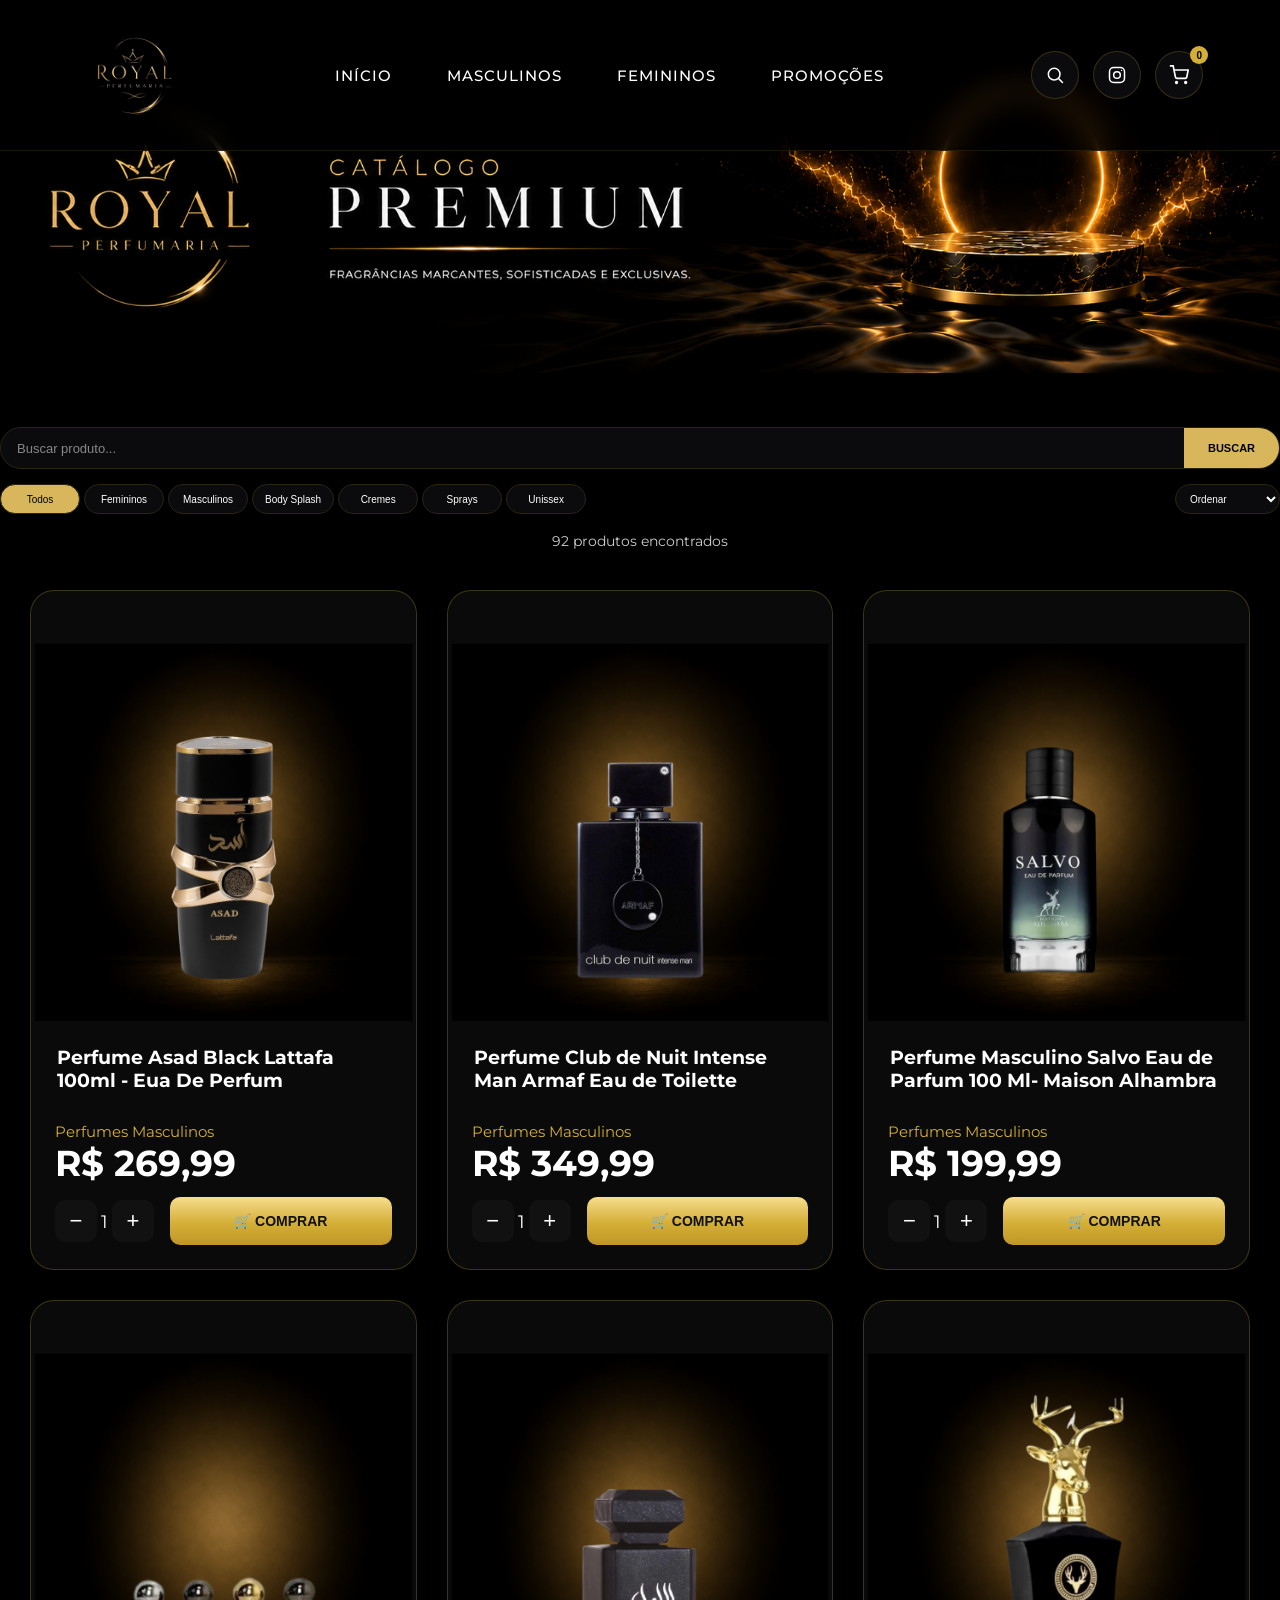
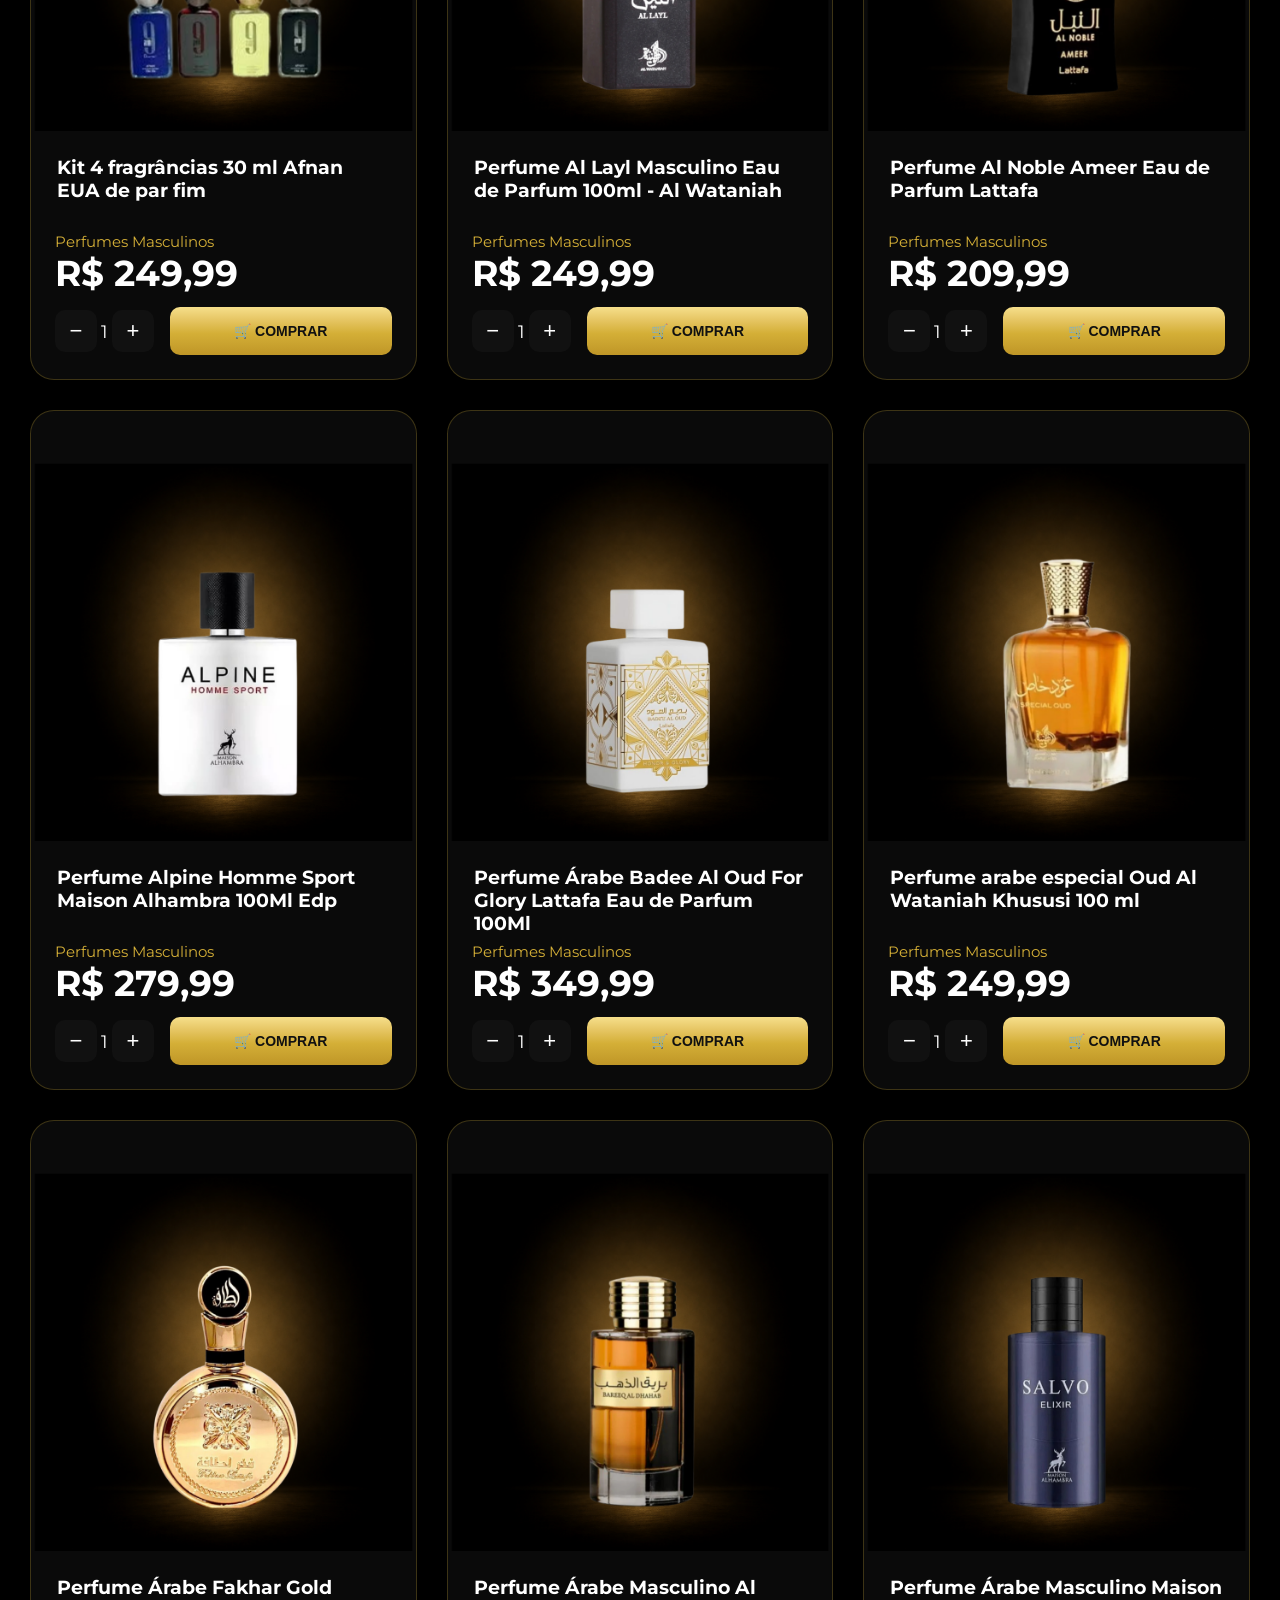
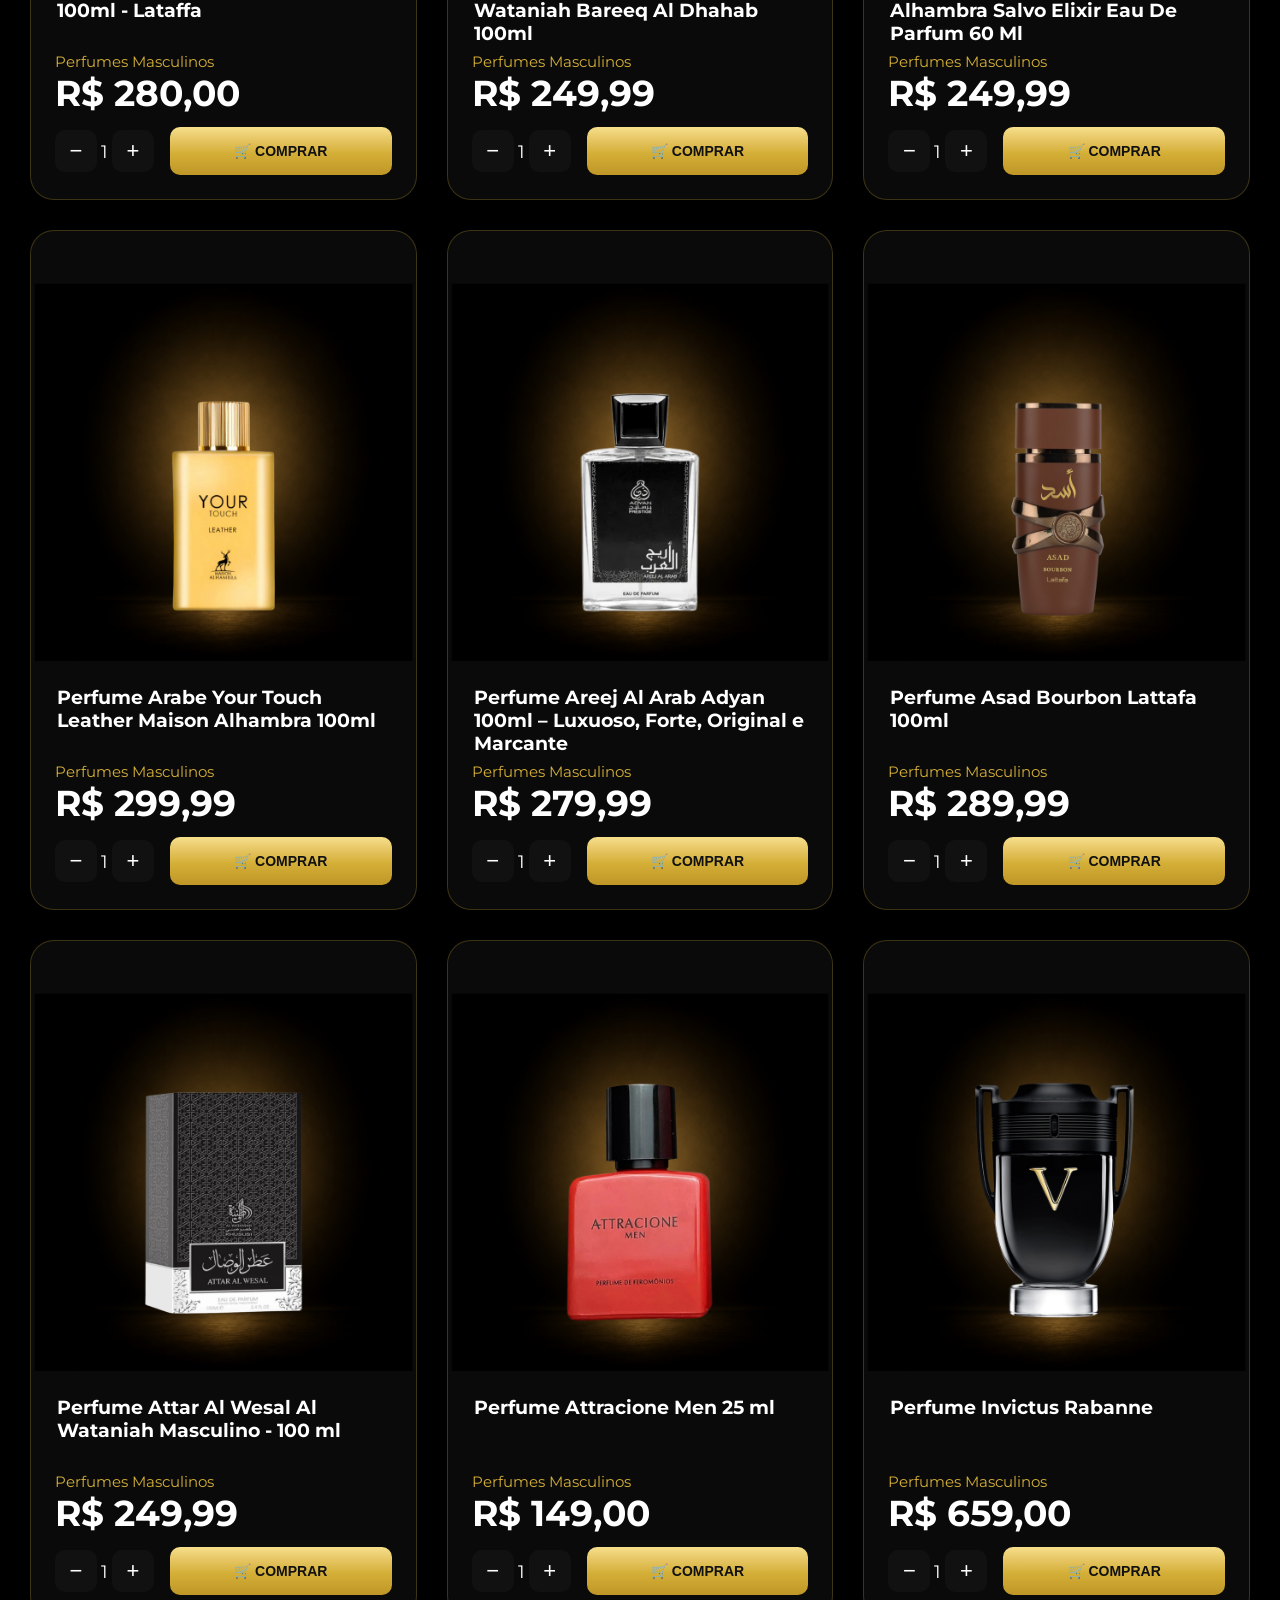
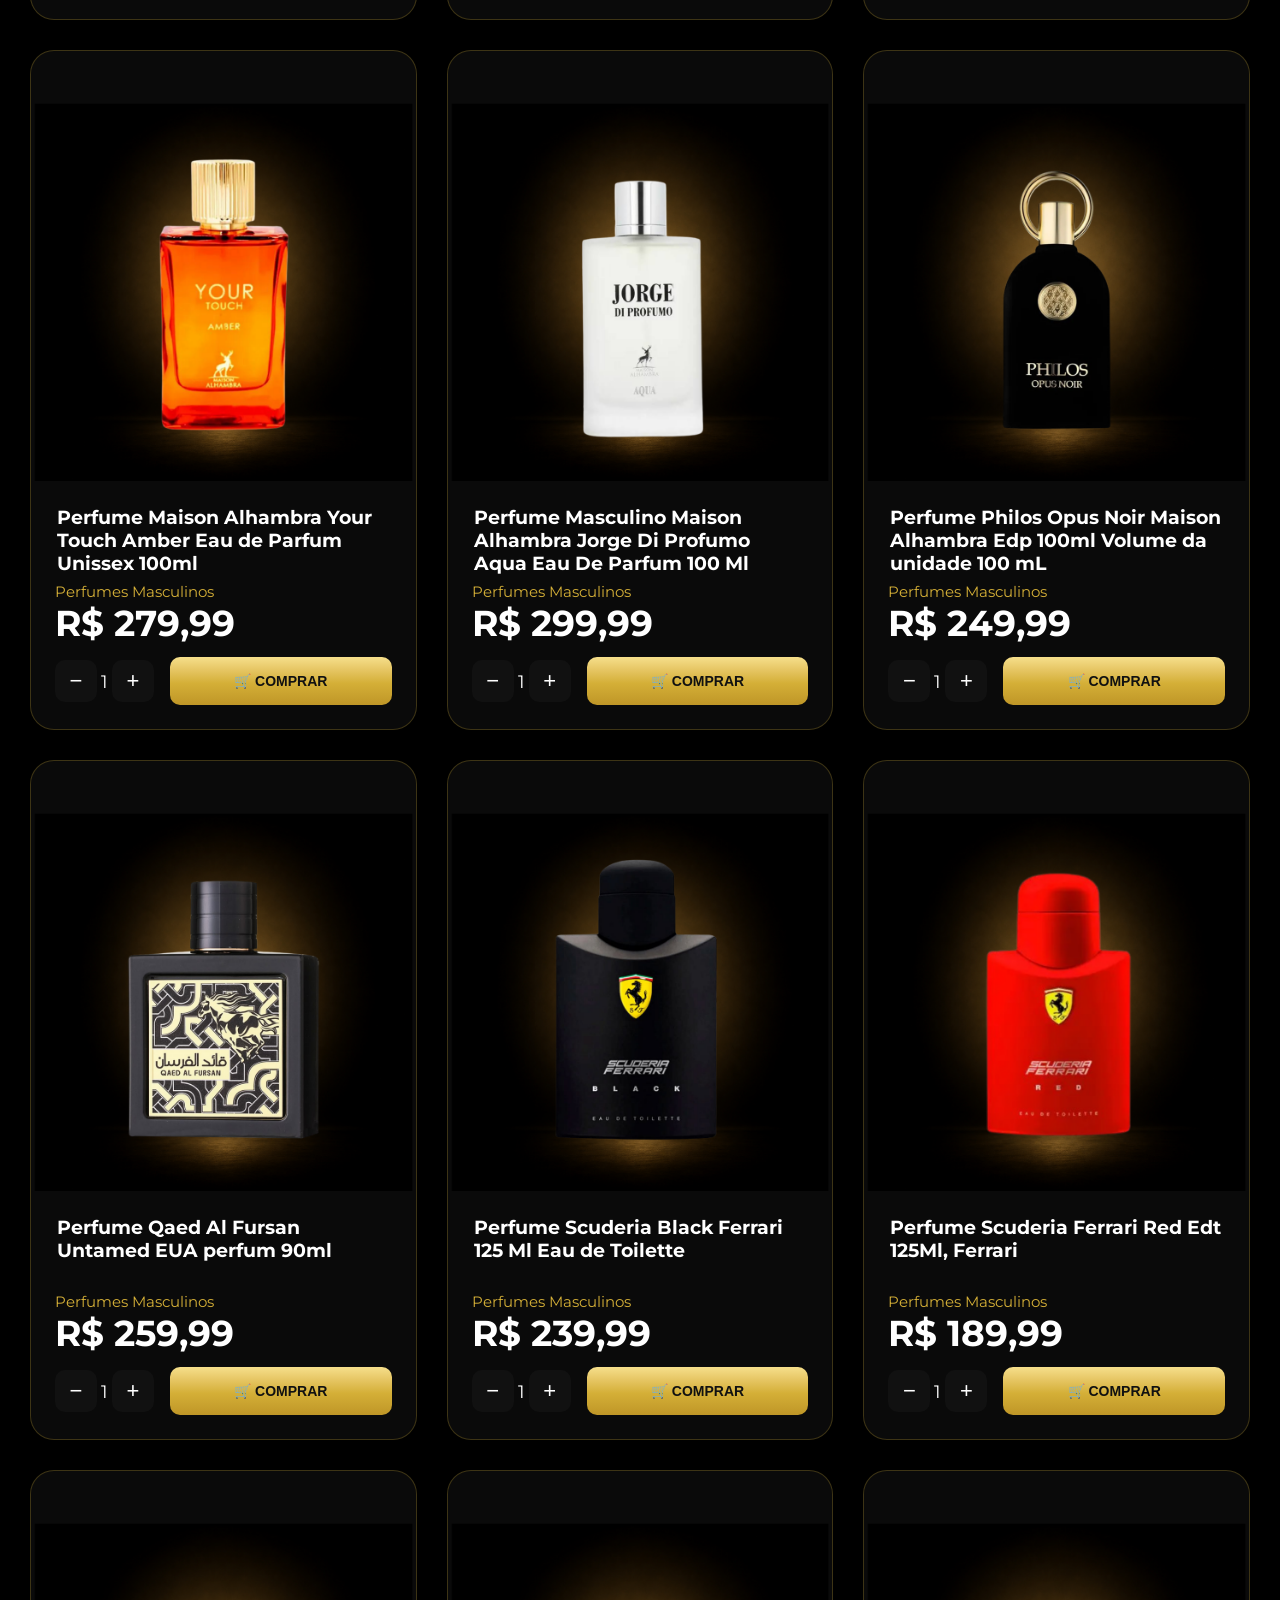
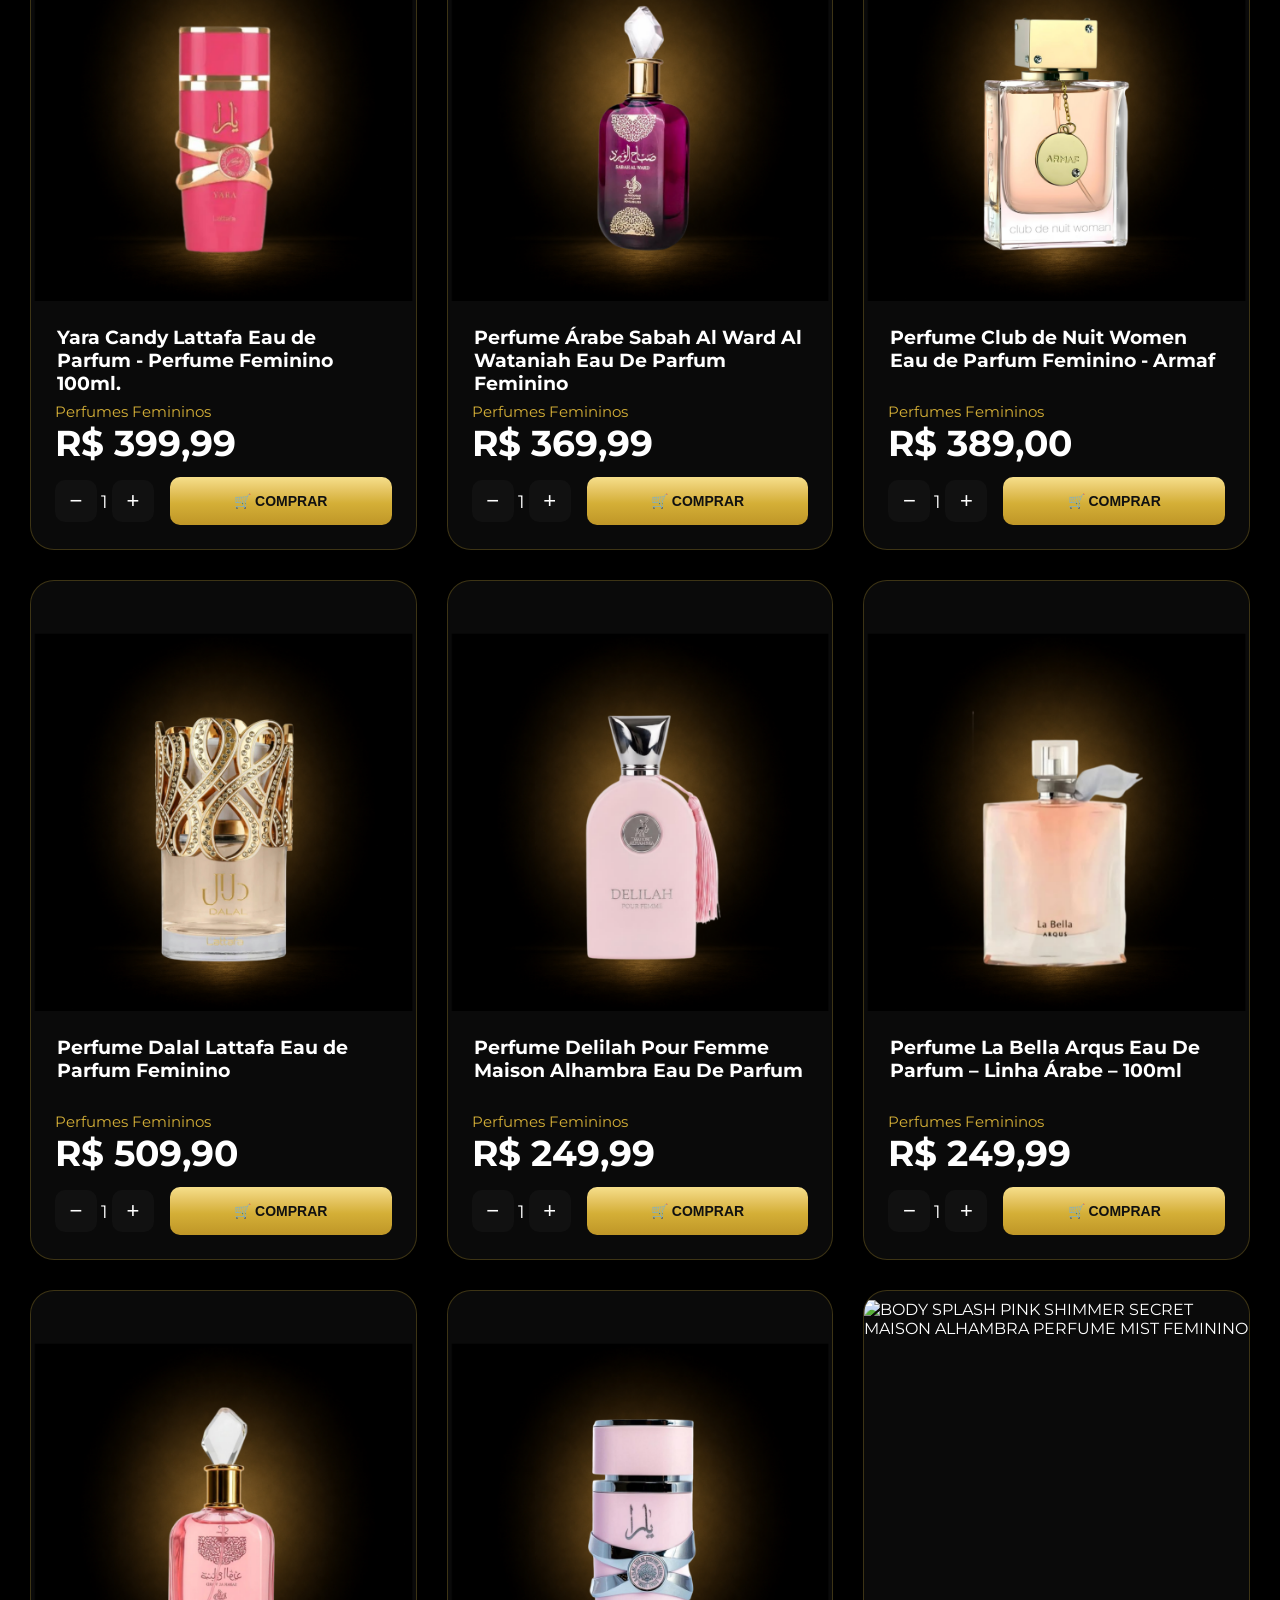
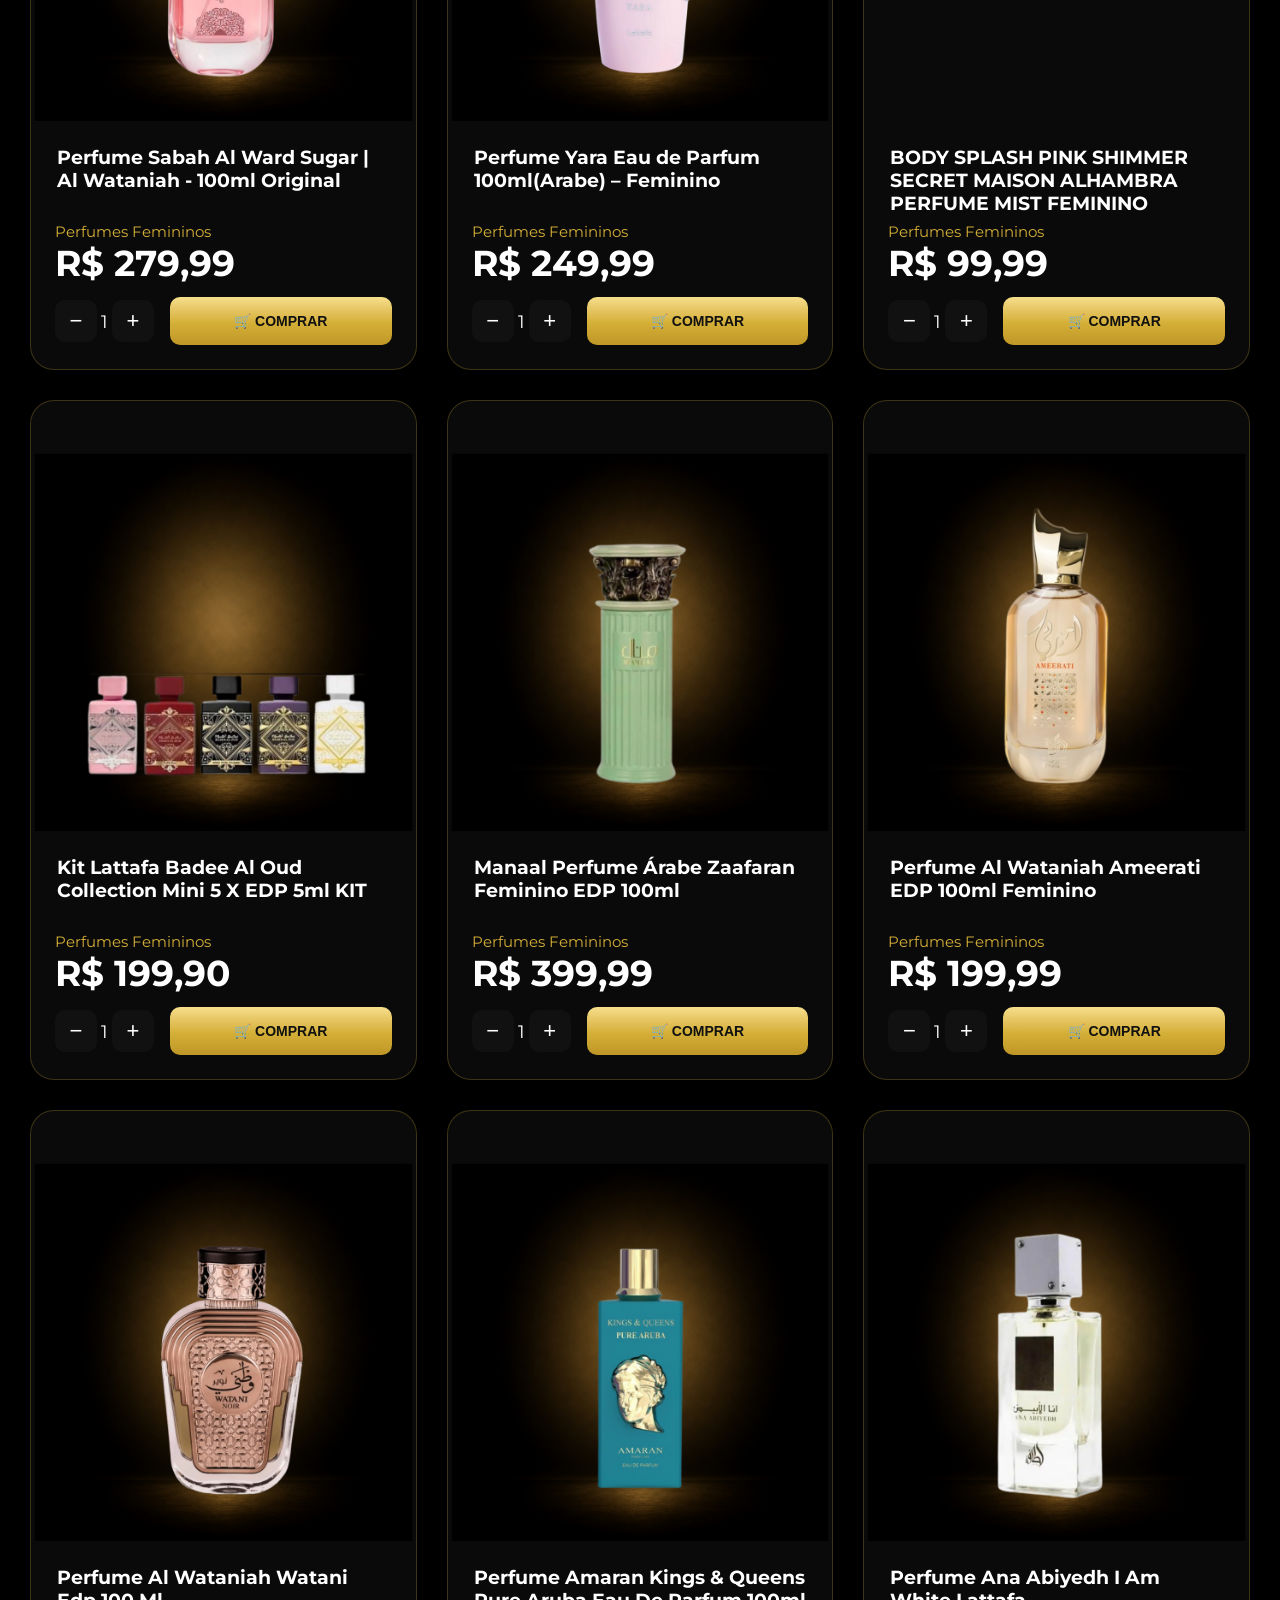
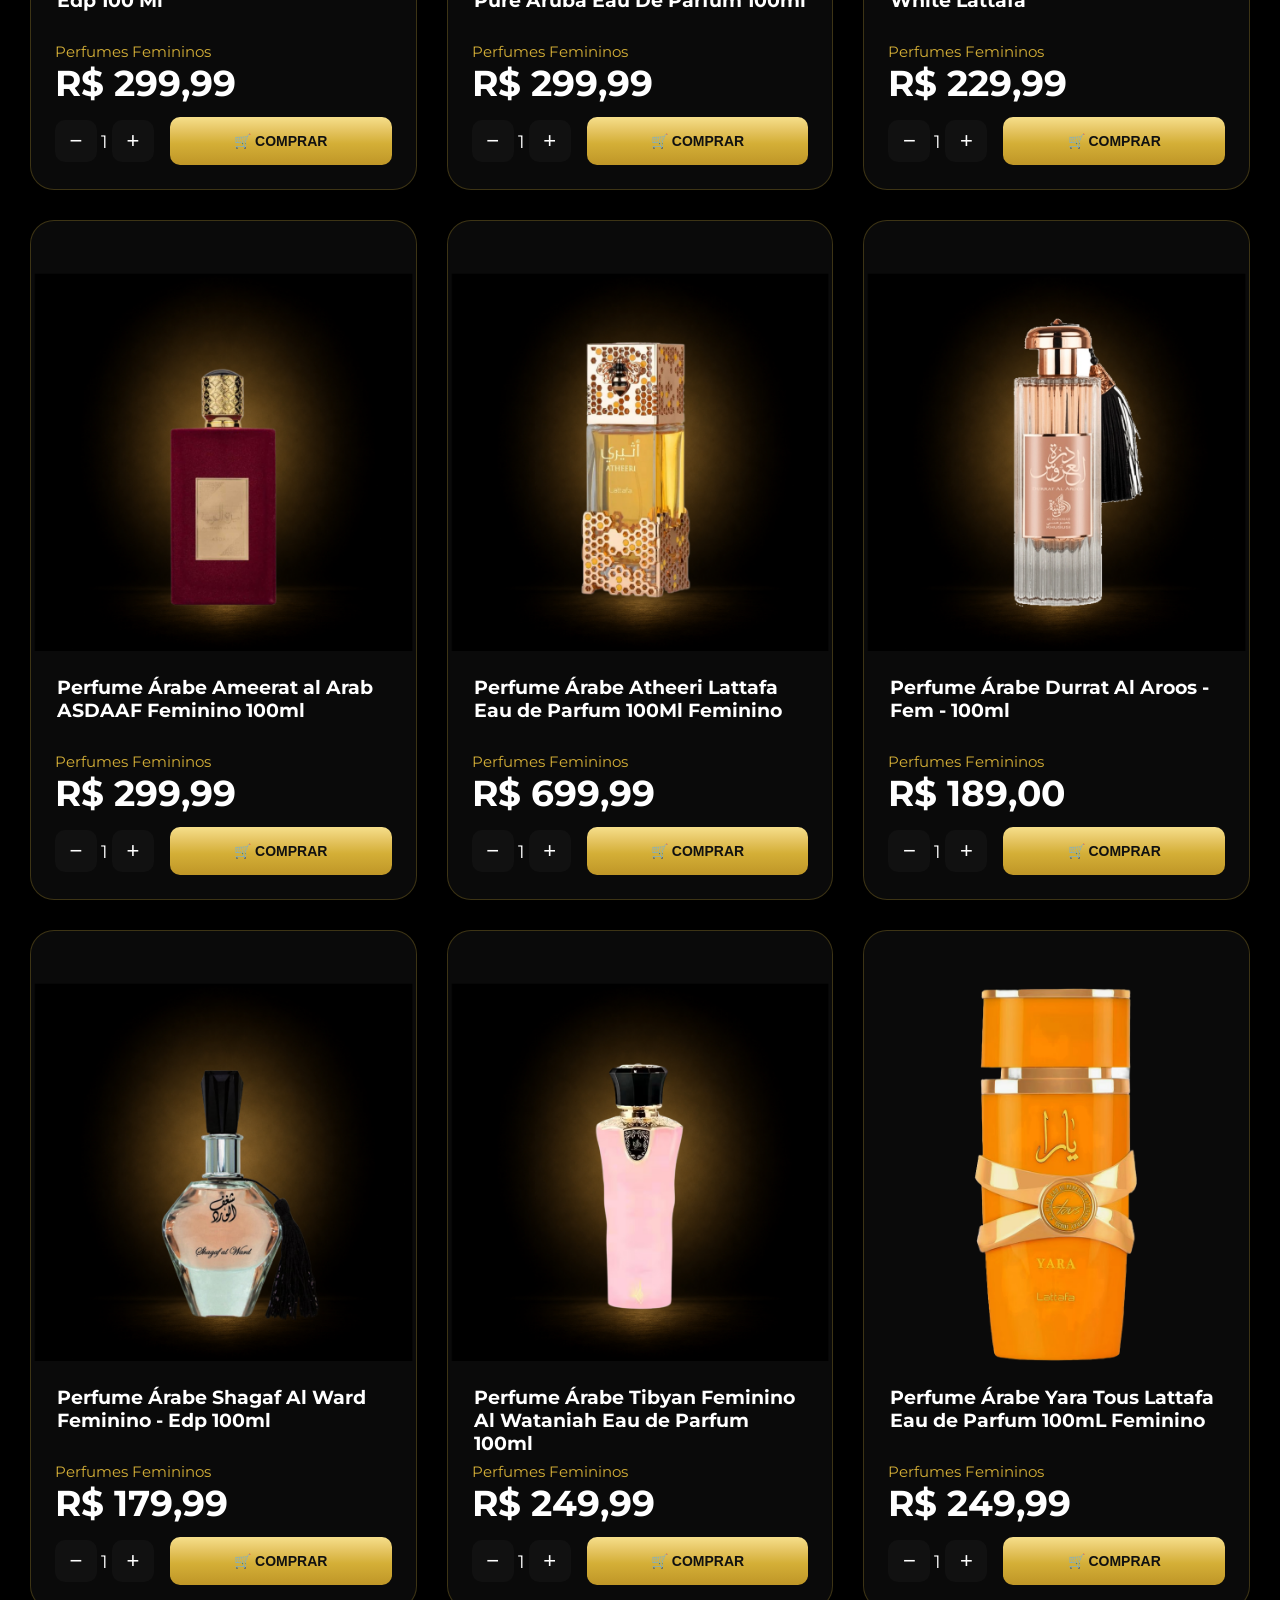
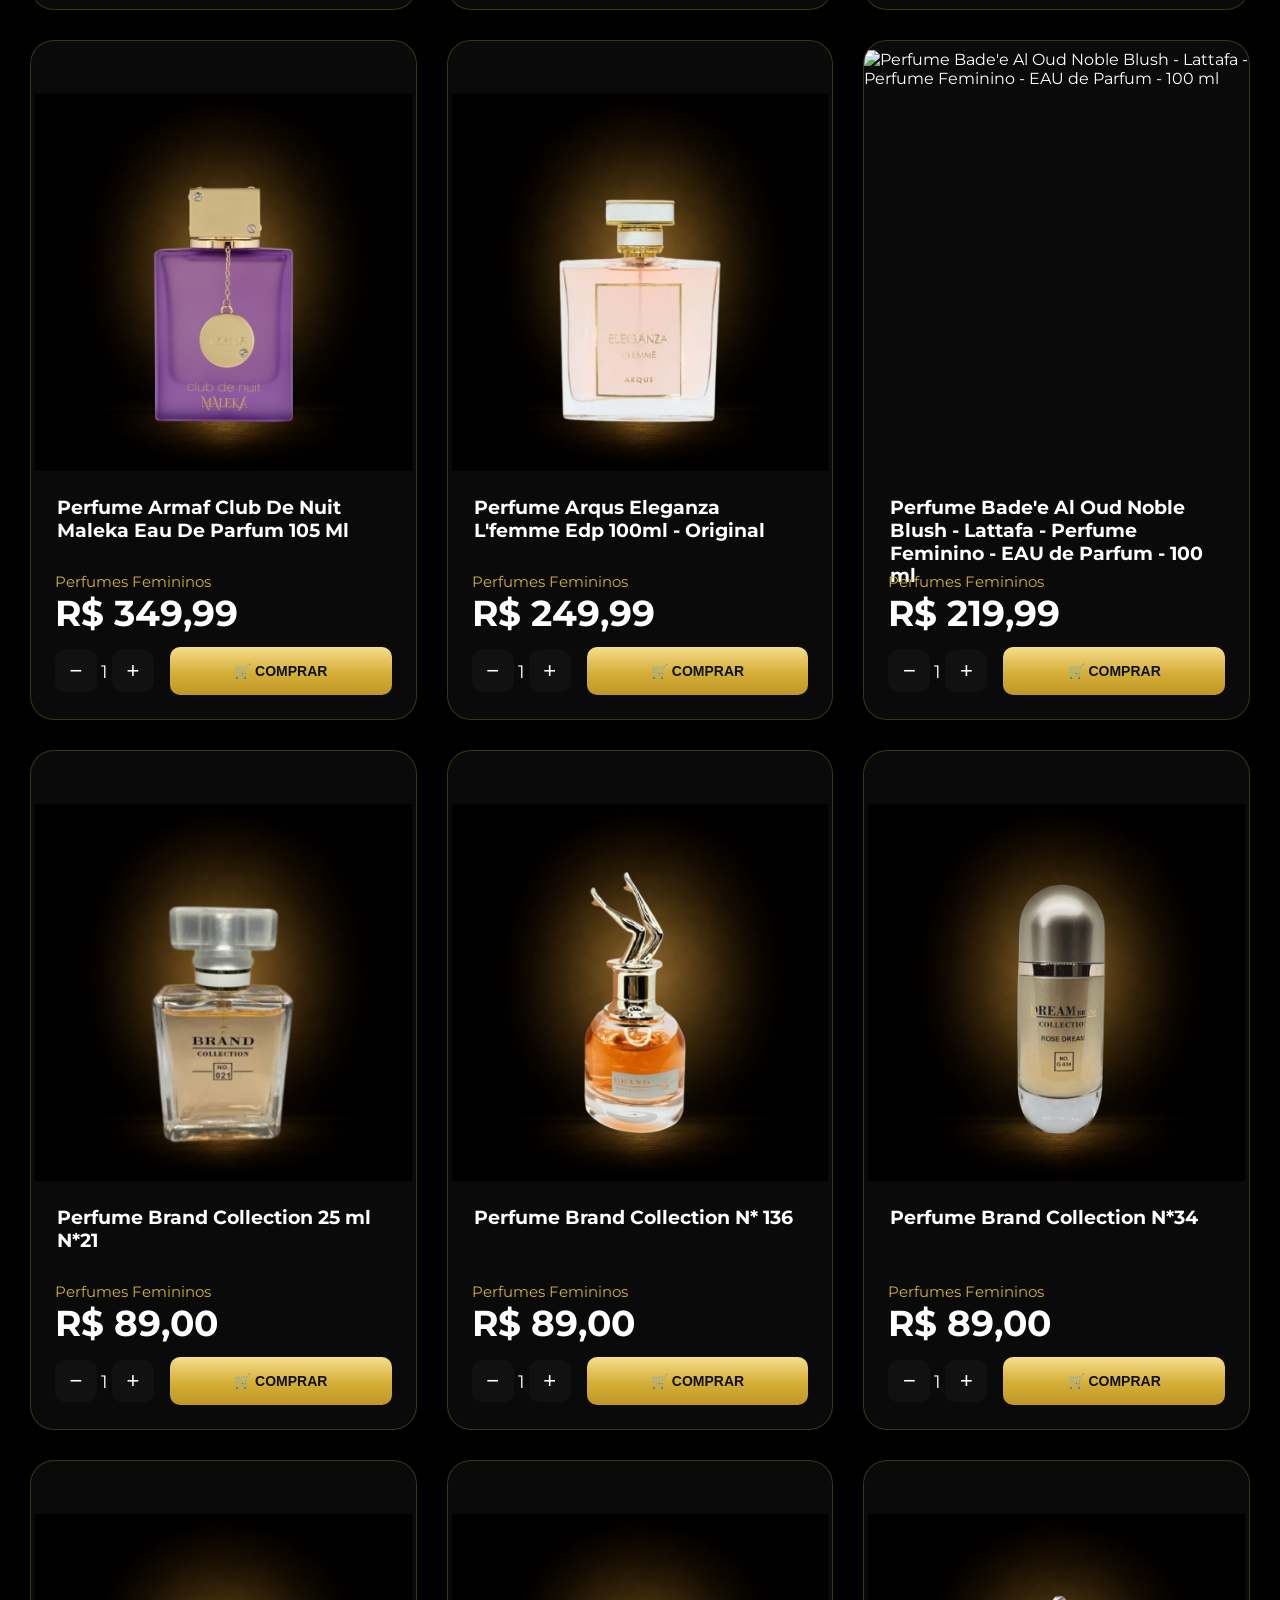
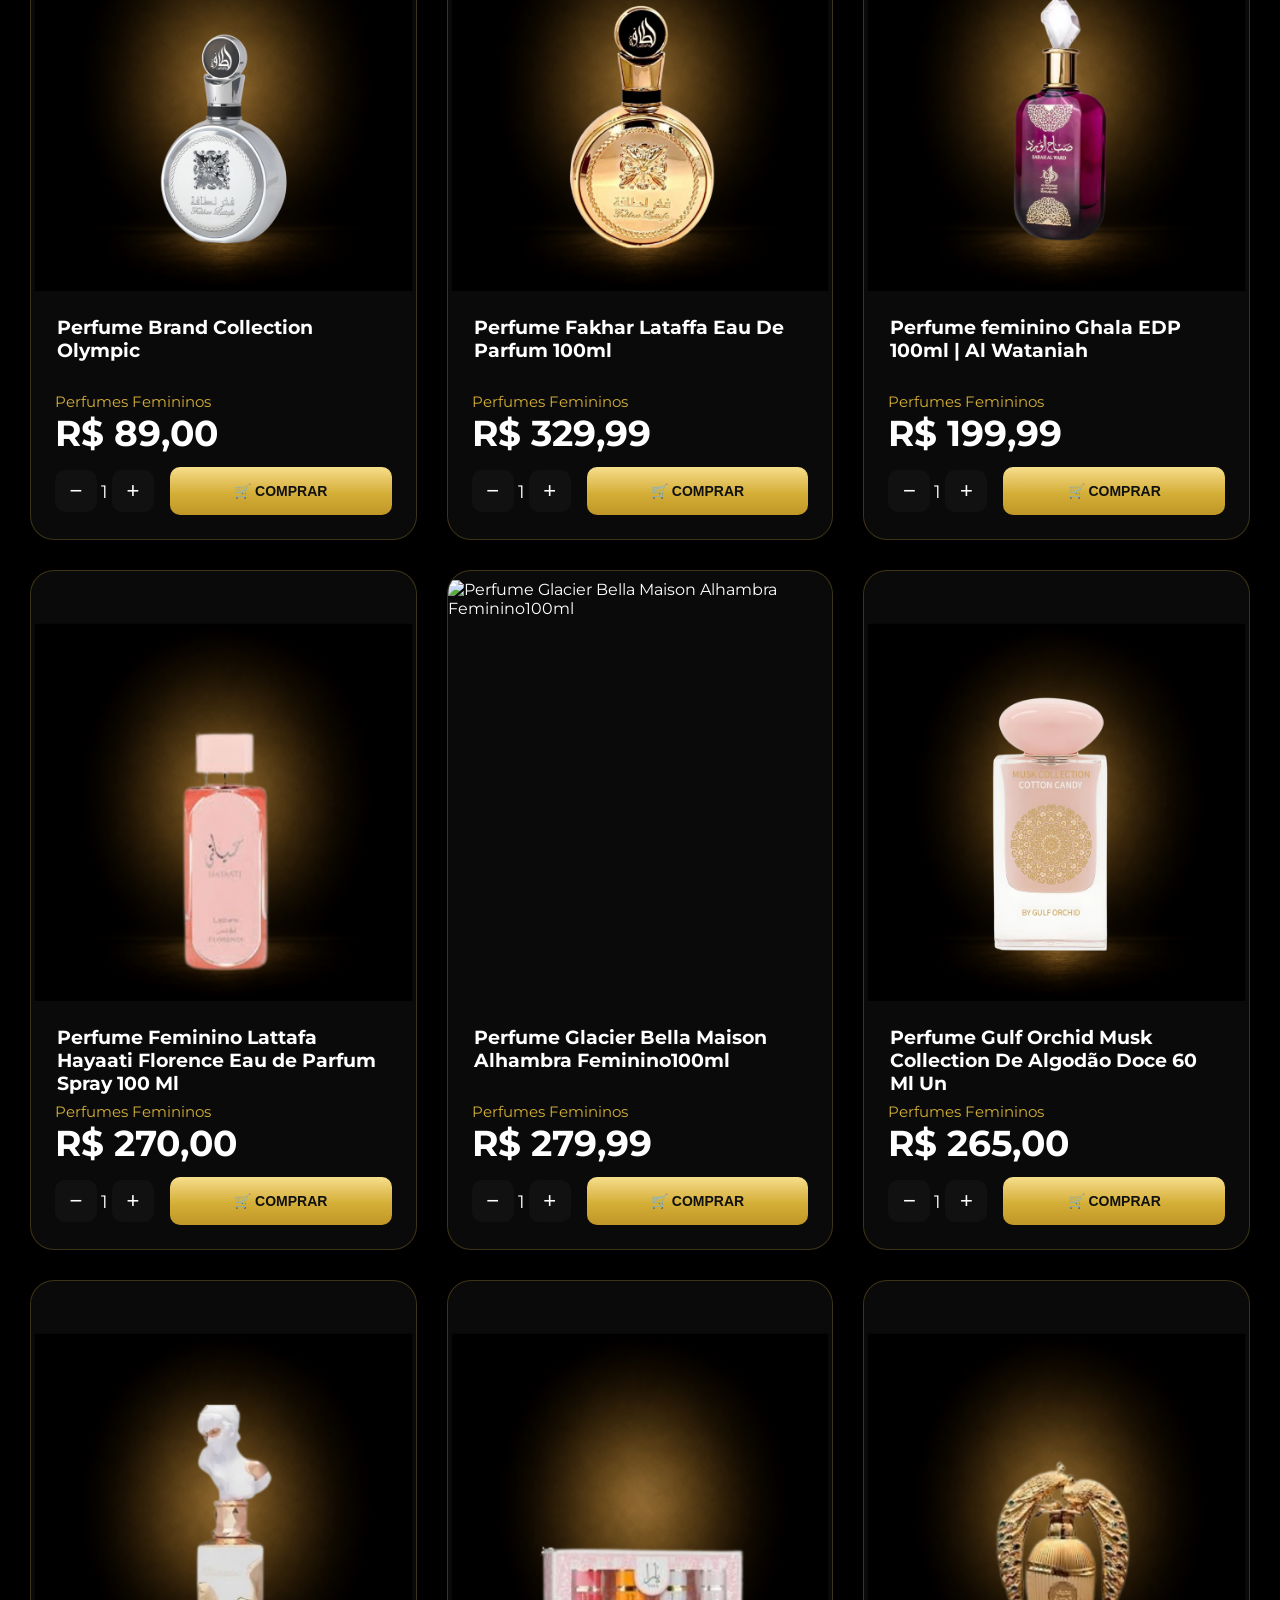
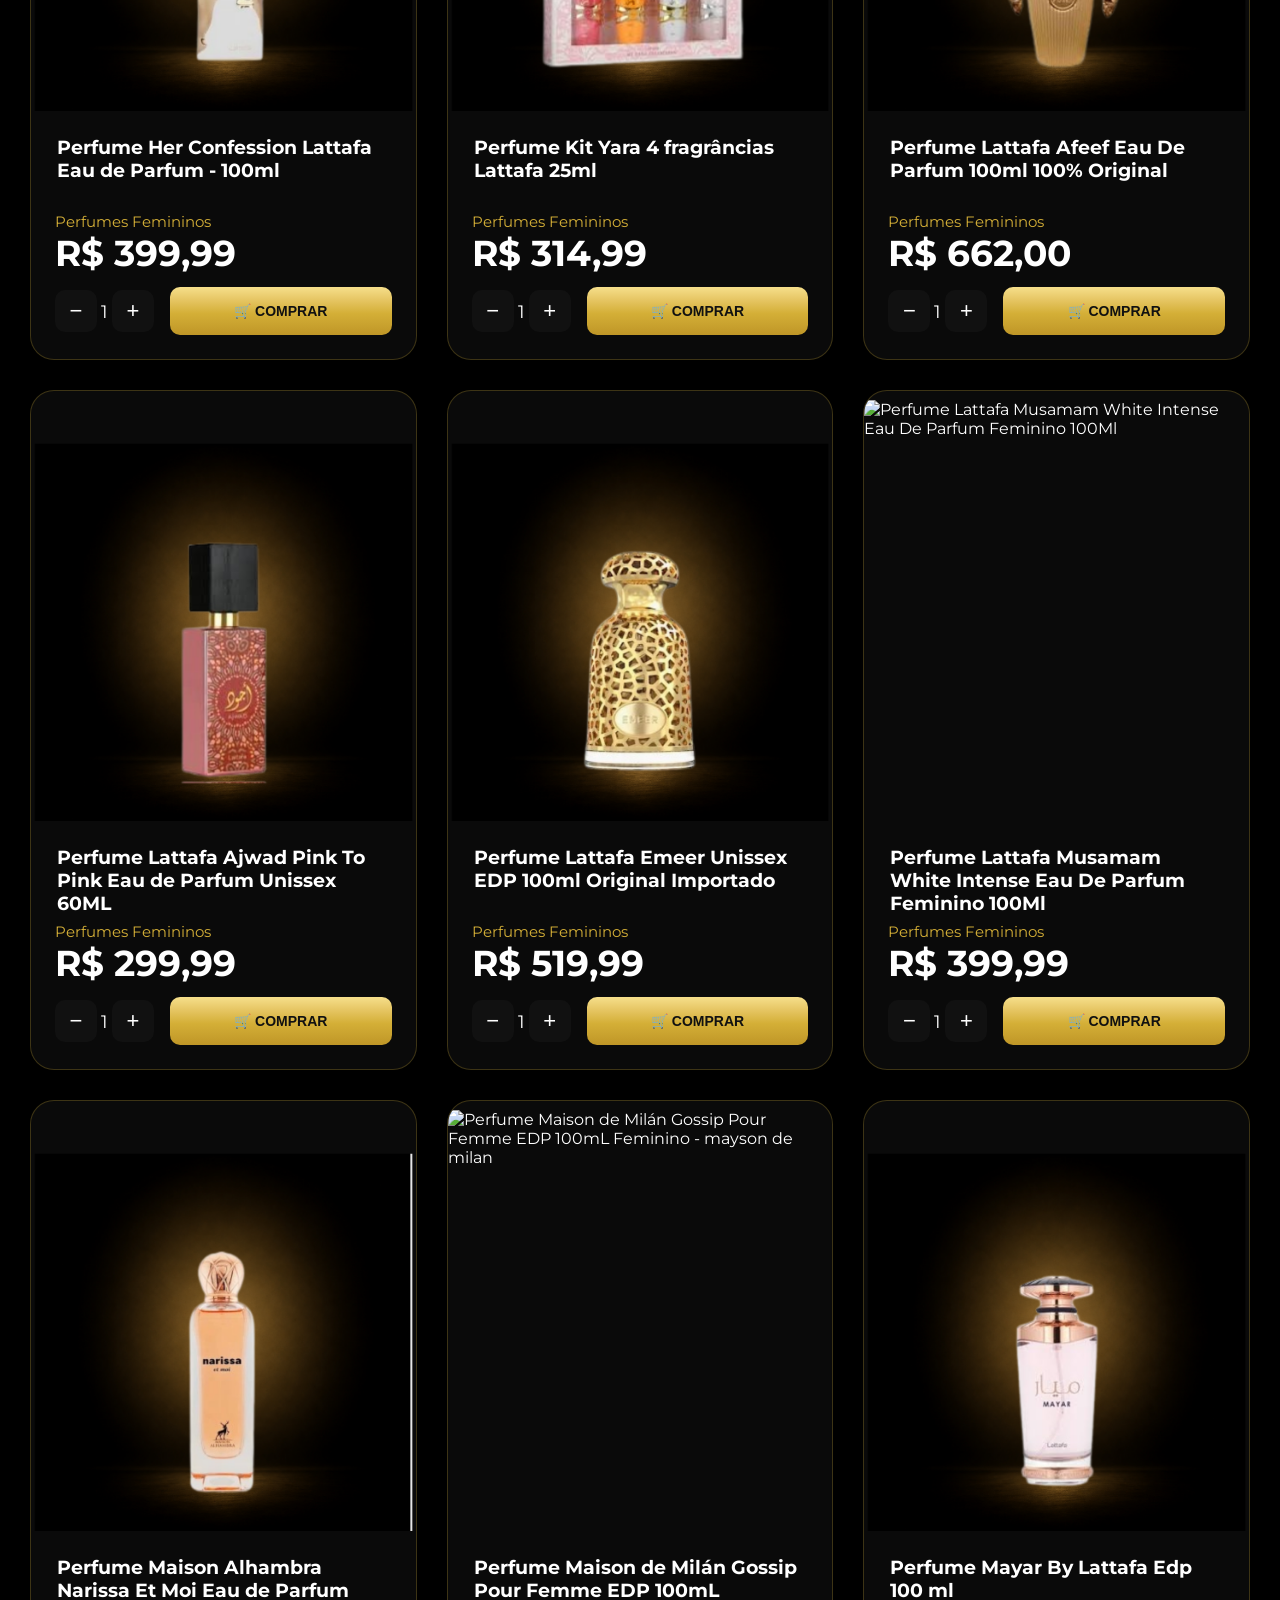
==== catalogo.html @ d8d38480 "Corrige layout e ajustes visuais" ====
<!DOCTYPE html>
    <html lang="pt-BR">

    <head>

    <meta charset="UTF-8">
    <meta name="viewport" content="width=device-width, initial-scale=1.0">

    <title>Catálogo | Royal Perfumaria</title>

    <link rel="stylesheet" href="catalogo.css">

    <link rel="preconnect" href="https://fonts.googleapis.com">
    <link rel="preconnect" href="https://fonts.gstatic.com" crossorigin>

    <link href="https://fonts.googleapis.com/css2?family=Cormorant+Garamond:wght@400;500;600;700&family=Montserrat:wght@300;400;500;600;700&display=swap" rel="stylesheet">

    </head>

    <body>

    <header class="topo">

        <a href="index.html" class="logo">
            <img src="logoroyalcatalogo.png" alt="Royal Perfumaria">
        </a>

        <nav class="menu">

            <a href="index.html">Início</a>
            <a href="#">Masculinos</a>
            <a href="#">Femininos</a>
            <a href="#">Promoções</a>

        </nav>

    <div class="icones">

        <a href="#" class="top-icon" aria-label="Buscar">
        <svg xmlns="http://www.w3.org/2000/svg" viewBox="0 0 24 24" fill="none"
            stroke="currentColor" stroke-width="1.8" stroke-linecap="round" stroke-linejoin="round">
            <circle cx="11" cy="11" r="7"></circle>
            <line x1="21" y1="21" x2="16.65" y2="16.65"></line>
        </svg>
        </a>

        <a href="https://instagram.com/royalperfumaria" target="_blank" class="top-icon" aria-label="Instagram">
        <svg xmlns="http://www.w3.org/2000/svg" viewBox="0 0 24 24" fill="none"
            stroke="currentColor" stroke-width="1.8" stroke-linecap="round" stroke-linejoin="round">
            <rect x="3" y="3" width="18" height="18" rx="5" ry="5"></rect>
            <circle cx="12" cy="12" r="4"></circle>
            <circle cx="17.5" cy="6.5" r="0.8" fill="currentColor" stroke="none"></circle>
        </svg>
        </a>

    <div class="icone-carrinho">

        <button class="btn-carrinho">

            <span class="contador-carrinho">0</span>

            <svg xmlns="http://www.w3.org/2000/svg"
            width="24"
            height="24"
            fill="none"
            stroke="currentColor"
            stroke-width="2"
            viewBox="0 0 24 24">

                <circle cx="9" cy="21" r="1"></circle>
                <circle cx="20" cy="21" r="1"></circle>

                <path d="M1 1h4l2.68 13.39a2 2 0 0 0 2 1.61h9.72a2 2 0 0 0 2-1.61L23 6H6"></path>

            </svg>

        </button>

        <div class="dropdown-carrinho">

    </header>

    <section class="hero-catalogo">
        <img src="../imagens/hero-royal.png" alt="Royal Perfumaria">
    </section>


            <div class="controles-catalogo">
            </div>
            
        <div class="campo-busca-catalogo">
            <input type="text" id="campoBusca" placeholder="Buscar produto...">
            <button id="btnBuscar">Buscar</button>
        </div>

        <div class="linha-filtros">

            <div class="filtros-categorias">
                <button class="filtro ativo" data-categoria="todos">Todos</button>
                <button class="filtro" data-categoria="feminino">Femininos</button>
                <button class="filtro" data-categoria="masculino">Masculinos</button>
                <button class="filtro" data-categoria="body-splash">Body Splash</button>
                <button class="filtro" data-categoria="creme-corporal">Cremes</button>
                <button class="filtro" data-categoria="spray">Sprays</button>
                <button class="filtro" data-categoria="unissex">Unissex</button>
            </div>

            <select id="ordenarProdutos">
                <option value="padrao">Ordenar</option>
                <option value="menor-preco">Menor preço</option>

                <option value="maior-preco">Maior preço</option>
                <option value="az">A-Z</option>
                <option value="za">Z-A</option>
            </select>
            
        </div>
 
        <p id="quantidadeProdutos">
            todos os produtos</p>

        <div class="grid-produtos" id="gridProdutos"></div>

        <script src="produtos.js"></script>
        <script src="catalogo.js"></script>
        
    </body>
    </html>
---- catalogo.css ----
*{
    margin:0;
    padding:0;
    box-sizing:border-box;
}

body{
    background:#000;
    color:#fff;
    font-family:'Montserrat', sans-serif;
    overflow-x:hidden;
}

/* ===== TOPO ===== */

.topo{
    width:100%;
    padding:18px 6%;
    display:flex;
    align-items:center;
    justify-content:space-between;
    position:fixed;
    top:0;
    left:0;
    z-index:999;
    background:rgba(0,0,0,.82);
    backdrop-filter:blur(12px);
    -webkit-backdrop-filter:blur(12px);
    border-bottom:1px solid rgba(212,175,55,.12);
}

.logo img{
    width:110px;
    object-fit:contain;
}

.menu{
    display:flex;
    align-items:center;
    gap:55px;
}

.menu a{
    color:#fff;
    text-decoration:none;
    font-size:15px;
    font-weight:500;
    letter-spacing:1px;
    text-transform:uppercase;
    transition:.3s;
}

.menu a:hover{
    color:#d4af37;
}

/* ===== ÍCONES ===== */

.icones{
    display:flex;
    align-items:center;
    gap:14px;
}

.top-icon,
.btn-carrinho{
    width:48px;
    height:48px;
    display:flex;
    align-items:center;
    justify-content:center;
    background:#0b0b0d;
    border:1px solid rgba(212,175,55,.22);
    border-radius:50%;
    color:#fff;
    cursor:pointer;
    transition:.3s;
}

.top-icon:hover,
.btn-carrinho:hover{
    color:#d4af37;
    border-color:#d4af37;
    transform:translateY(-2px);
}

.top-icon svg,
.btn-carrinho svg{
    width:20px;
    height:20px;
}

.icone-carrinho{
    position:relative;
}

.contador-carrinho{
    position:absolute;
    top:-5px;
    right:-5px;
    width:18px;
    height:18px;
    display:flex;
    align-items:center;
    justify-content:center;
    background:#d4af37;
    color:#000;
    border-radius:50%;
    font-size:10px;
    font-weight:700;
}

.dropdown-carrinho{
    position:absolute;
    top:70px;
    right:0;
    width:280px;
    background:#0a0a0a;
    border:1px solid rgba(212,175,55,.18);
    border-radius:16px;
    padding:22px;
    opacity:0;
    visibility:hidden;
    transform:translateY(10px);
    transition:.3s;
    z-index:9999;
}

.icone-carrinho:hover .dropdown-carrinho{
    opacity:1;
    visibility:visible;
    transform:translateY(0);
}

.dropdown-carrinho h3{
    color:#d4af37;
    margin-bottom:10px;
}

.dropdown-carrinho p{
    color:#999;
}

/* ===== HERO ===== */

.hero-catalogo{
    width:100%;
    margin:78px 0 0;
    padding:0;
    max-width:none;
    line-height:0;
}

.hero-catalogo img{
    width:100%;
    display:block;
    height:auto;
}

.hero-catalogo img{
    width:100%;
    height:auto;
    display:block;
}

/* ===== BUSCA E FILTROS ===== */

.controles-catalogo{
    width:100%;
    max-width:1400px;
    margin:12px auto 25px;
    padding:0 20px;
}

.campo-busca-catalogo{
    width:100%;
    height:42px;
    margin:0 auto 15px;
    display:flex;
    align-items:center;
    background:#0b0b0d;
    border:1px solid #2b2412;
    border-radius:999px;
    overflow:hidden;
}

.campo-busca-catalogo input{
    flex:1;
    height:100%;
    background:transparent;
    border:none;
    outline:none;
    color:#fff;
    padding:0 16px;
    font-size:13px;
}

.campo-busca-catalogo input::placeholder{
    color:#888;
}

.campo-busca-catalogo button{
    width:95px;
    height:100%;
    border:none;
    background:#d8b75c;
    color:#000;
    font-size:11px;
    font-weight:700;
    text-transform:uppercase;
    cursor:pointer;
}

.linha-filtros{
    width:100%;
    display:flex;
    align-items:center;
    gap:8px;
    flex-wrap:wrap;
    margin:0 auto 15px;
}

.filtro{
    min-width:80px;
    height:30px;
    padding:0 12px;
    background:#0b0b0d;
    color:#fff;
    border:1px solid #2b2412;
    border-radius:999px;
    font-size:10px;
    cursor:pointer;
    transition:.25s;
}

.filtro:hover,
.filtro.ativo{
    background:#d8b75c;
    color:#000;
}

#ordenarProdutos{
    width:105px;
    height:30px;
    margin-left:auto;
    background:#0b0b0d;
    color:#fff;
    border:1px solid #2b2412;
    border-radius:999px;
    font-size:10px;
    padding:0 10px;
}

#ordenarProdutos option{
    background:#0b0b0d;
    color:#fff;
}

#quantidadeProdutos{
    text-align:center;
    margin:18px 0 28px;
    font-size:14px;
    color:#ccc;
}

/* ===== GRID ===== */
.grid-produtos{
    display:grid;
    grid-template-columns:repeat(3,1fr);
    gap:30px;
    max-width:1400px;
    margin:40px auto;
    padding:0 30px;
}

/* ===== CARD ===== */

.card-produto{
    background:#0a0a0a;
    border:1px solid rgba(212,175,55,.25);
    border-radius:24px;
    overflow:hidden;
    display:flex;
    flex-direction:column;
    min-height:650px;
    transition:.3s;
}

.card-produto:hover{
    transform:translateY(-8px);
    border-color:rgba(212,175,55,.45);
    box-shadow:0 20px 50px rgba(0,0,0,.55);
}

/* ===== IMAGEM DO PRODUTO ===== */

.imagem-produto{
    height:430px;
    padding:0;
    display:flex;
    justify-content:center;
    align-items:flex-end;
    overflow:hidden;
}

.imagem-produto img{
    width:auto;
    height:98%;
    max-width:100%;
    object-fit:contain;
    object-position:center bottom;
}
.card-produto:hover .imagem-produto img{
    transform:scale(1.05);
}

/* ===== INFO DO PRODUTO ===== */
.info-produto h3{
    font-size:19px;
    line-height:1.2;
    color:#fff;

    height: 73px;
    margin: 2px;
    padding:0;
}

.categoria{
    font-size:15px;
    color:#d4af37;

    margin:0 0 14px;
    padding:0;
}

.controle-quantidade button{
    width:42px;
    height:42px;
    border-radius:10px;
    border:none;
    background:#111;
    color:#fff;
    font-size:22px;
    cursor:pointer;
    transition:.3s;
}

.controle-quantidade button:hover{
    background:#caa74a;
    color:#000;
}

.quantidade{
    color:#fff;
    font-size:18px;
    min-width:20px;
    text-align:center;
}

.btn-comprar:hover{
    transform:translateY(-3px);
    box-shadow:0 0 30px rgba(212,175,55,.25);
}

/* ===== RESPONSIVO ===== */

@media(max-width:1100px){
    .grid-produtos{
        grid-template-columns:repeat(2, 1fr);
    }

    .imagem-produto{
        height:440px;
    }
}

@media(max-width:900px){
    .menu{
        display:none;
    }

    .topo{
        padding:18px 5%;
    }

    .logo img{
        width:95px;
    }

    .top-icon,
    .btn-carrinho{
        width:46px;
        height:46px;
    }
}

@media(max-width:600px){
    .hero-catalogo,
    .controles-catalogo{
        padding:0 18px;
    }

    .grid-produtos{
        grid-template-columns:1fr;
        padding:0 18px;
        gap:26px;
    }

    .card-produto{
        min-height:680px;
    }

    .imagem-produto{
        height:390px;
    }

    .info-produto h3{
        font-size:22px;
        min-height:auto;
    }

    .preco{
        font-size:34px;
    }

    #ordenarProdutos{
        margin-left:0;
    }
}
.dropdown-carrinho{
    opacity:0;
    visibility:hidden;
    transform:translateY(10px);
    transition:.3s;
}

.dropdown-carrinho.ativo{
    opacity:1;
    visibility:visible;
    transform:translateY(0);
}
.preco{
    color:#fff;
    font-size:36px;
    font-weight:700;
    margin-bottom:10px;
}
.acoes-produto{
    display:flex;
    align-items:center;
    gap:10px;
    width:100%;
    margin-top:18px;
}

.controle-quantidade{
    flex:0 0 118px;
}
.acoes-produto{
    display:flex;
    align-items:center;
    justify-content:space-between;
    gap:8px;
    margin-top:12px;
}
.btn-comprar{
    flex:1;
    min-width:170px;
    height:46px;

    display:flex;
    align-items:center;
    justify-content:center;
    gap:8px;

    border:none;
    border-radius:10px;

    background:linear-gradient(
        180deg,
        #f6df8b 0%,
        #e7c766 25%,
        #d4af37 55%,
        #bf9627 100%
    );

    color:#111;
    font-size:14px;
    font-weight:700;
    text-transform:uppercase;
    cursor:pointer;

    transition:.25s ease;
}   
    .btn-comprar:hover{
    transform:translateY(-2px);

    background:linear-gradient(
        180deg,
        #ffe89b 0%,
        #f5d56e 35%,
        #ddb640 70%,
        #c99c24 100%
    );

    box-shadow:
        0 0 18px rgba(212,175,55,.35),
        0 8px 22px rgba(0,0,0,.35);
}
.btn-comprar svg{
    width:18px;
    height:18px;
    stroke:#111;
}
.info-produto{
    padding:24px;
    overflow:hidden;
}

.acoes-produto{
    display:grid;
    grid-template-columns:105px 1fr;
    gap:10px;
    width:100%;
    align-items:center;
}

.controle-quantidade{
    width:105px;
    min-width:105px;
}

.btn-comprar{
    width:100%;
    max-width:100%;
    min-width:0;
    height:48px;
    box-sizing:border-box;
}
.dropdown-carrinho{
    position:absolute;
    top:70px;
    right:0;
    width:340px;
    opacity:0;
    visibility:hidden;
}

.dropdown-carrinho.ativo{
    opacity:1;
    visibility:visible;
}
/* ===== MOBILE RESPONSIVO CATÁLOGO ===== */

@media(max-width: 768px){

    body{
        overflow-x:hidden;
    }

    .topo{
        padding:14px 18px;
        gap:12px;
    }

    .logo img{
        width:82px;
    }

    .menu{
        display:none;
    }

    .icones{
        gap:8px;
    }

    .top-icon,
    .btn-carrinho{
        width:42px;
        height:42px;
    }

    .hero-catalogo{
        margin-top:72px;
    }

    .controles-catalogo{
        padding:0 14px;
        margin:12px auto 18px;
    }

    .campo-busca-catalogo{
        height:42px;
    }

    .linha-filtros{
        overflow-x:auto;
        flex-wrap:nowrap;
        padding-bottom:8px;
    }

    .filtros-categorias{
        display:flex;
        gap:8px;
        flex-wrap:nowrap;
    }

    .filtro{
        min-width:max-content;
        padding:0 14px;
    }

    #ordenarProdutos{
        min-width:110px;
        margin-left:0;
    }

    .grid-produtos{
        grid-template-columns:repeat(2, 1fr);
        gap:14px;
        padding:0 12px;
        margin:24px auto 50px;
    }

    .card-produto{
        min-height:auto;
        border-radius:18px;
    }

    .imagem-produto{
        height:220px;
        padding:0;
    }

    .imagem-produto img{
        height:96%;
        width:auto;
        max-width:100%;
    }

    .info-produto{
        padding:14px;
    }

    .info-produto h3{
        font-size:14px;
        line-height:1.2;
        height:50px;
        overflow:hidden;
        margin:0;
    }

    .categoria{
        font-size:12px;
        margin:4px 0 10px;
    }

    .preco{
        font-size:22px;
        margin-bottom:12px;
    }

    .acoes-produto{
        grid-template-columns:82px 1fr;
        gap:8px;
    }

    .controle-quantidade{
        width:82px;
        min-width:82px;
        height:42px;
    }

    .controle-quantidade button{
        width:26px;
        font-size:18px;
    }

    .quantidade{
        font-size:14px;
    }

    .btn-comprar{
        height:42px;
        font-size:11px;
        border-radius:10px;
        gap:4px;
        padding:0 6px;
    }

    .btn-comprar svg{
        width:14px;
        height:14px;
    }

    .dropdown-carrinho{
        position:fixed;
        top:70px;
        right:12px;
        left:12px;
        width:auto;
        max-height:70vh;
        overflow-y:auto;
    }
}

@media(max-width: 420px){

    .grid-produtos{
        grid-template-columns:repeat(2, 1fr);
        gap:12px;
    }

    .imagem-produto{
        height:190px;
    }

    .info-produto h3{
        font-size:13px;
        height:48px;
    }

    .preco{
        font-size:20px;
    }

    .acoes-produto{
        grid-template-columns:76px 1fr;
        gap:6px;
    }

    .controle-quantidade{
        width:76px;
        min-width:76px;
    }

    .btn-comprar{
        font-size:10px;
    }
}
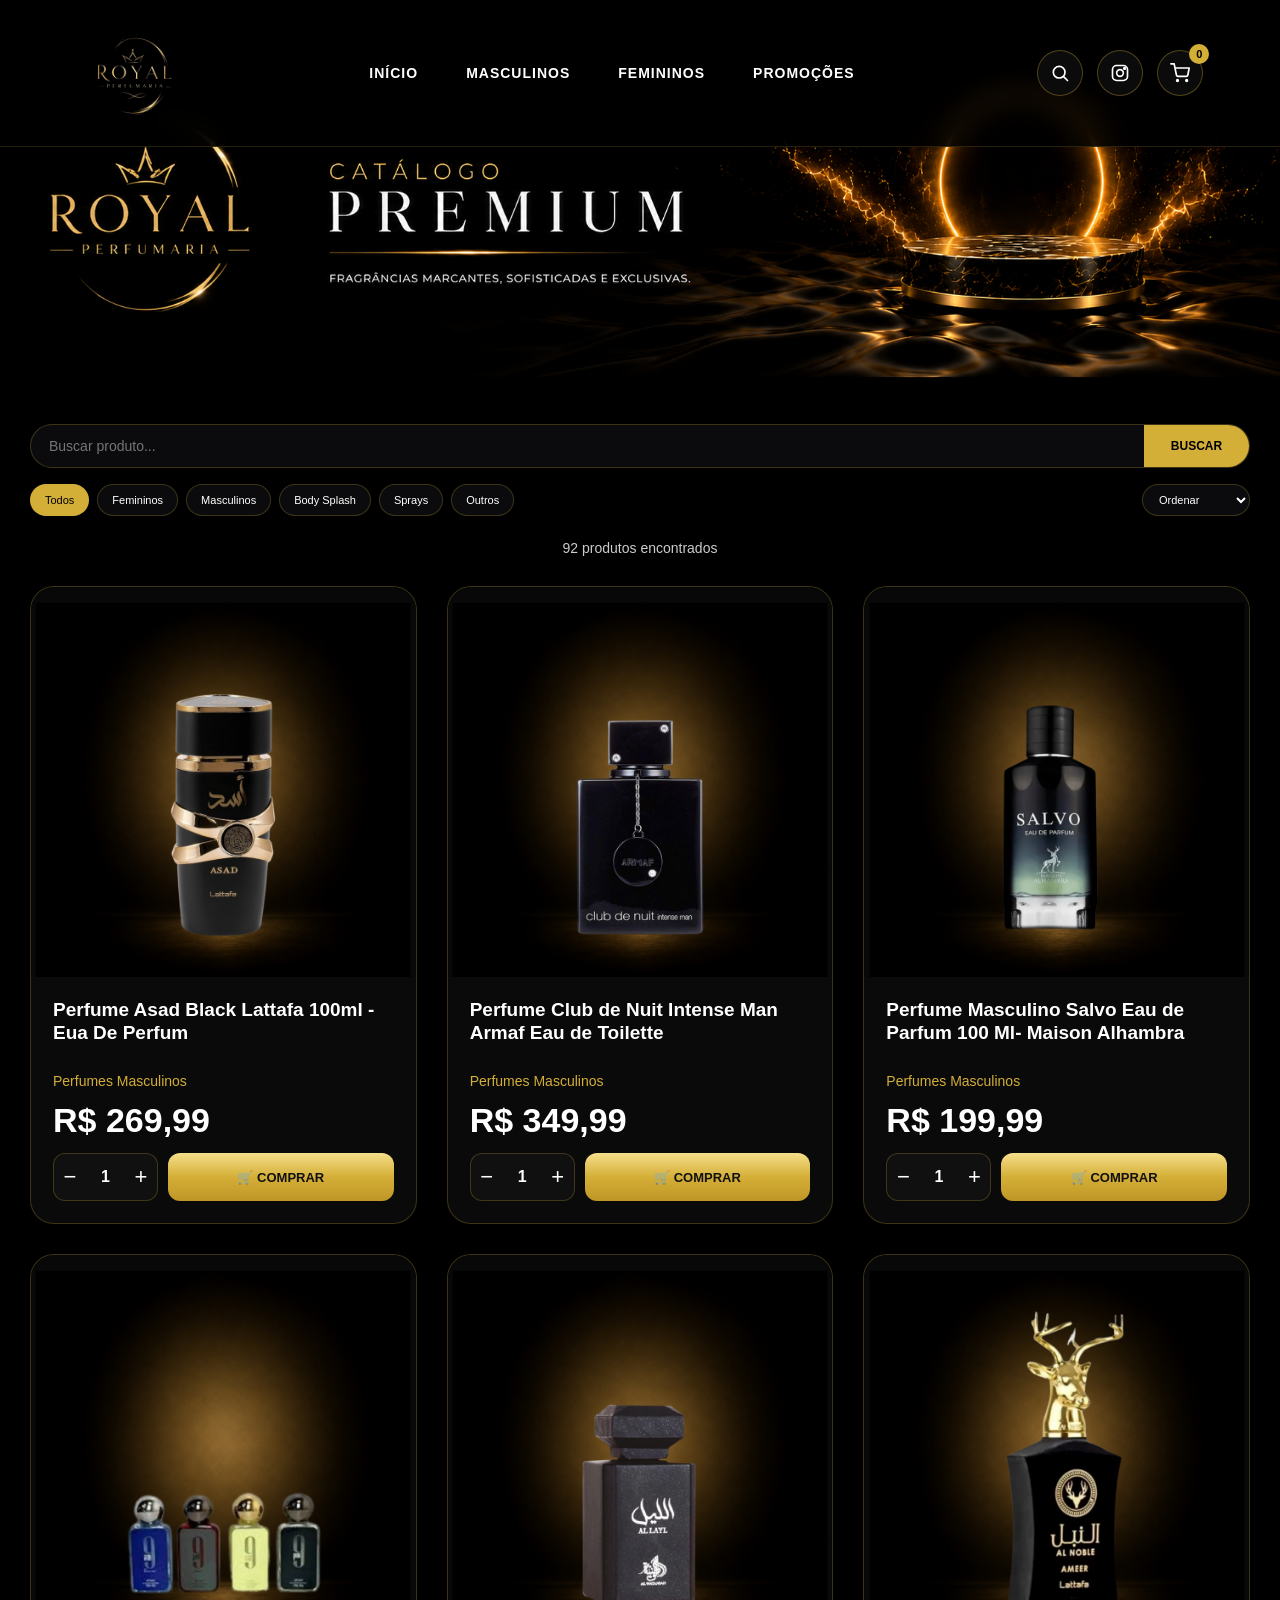
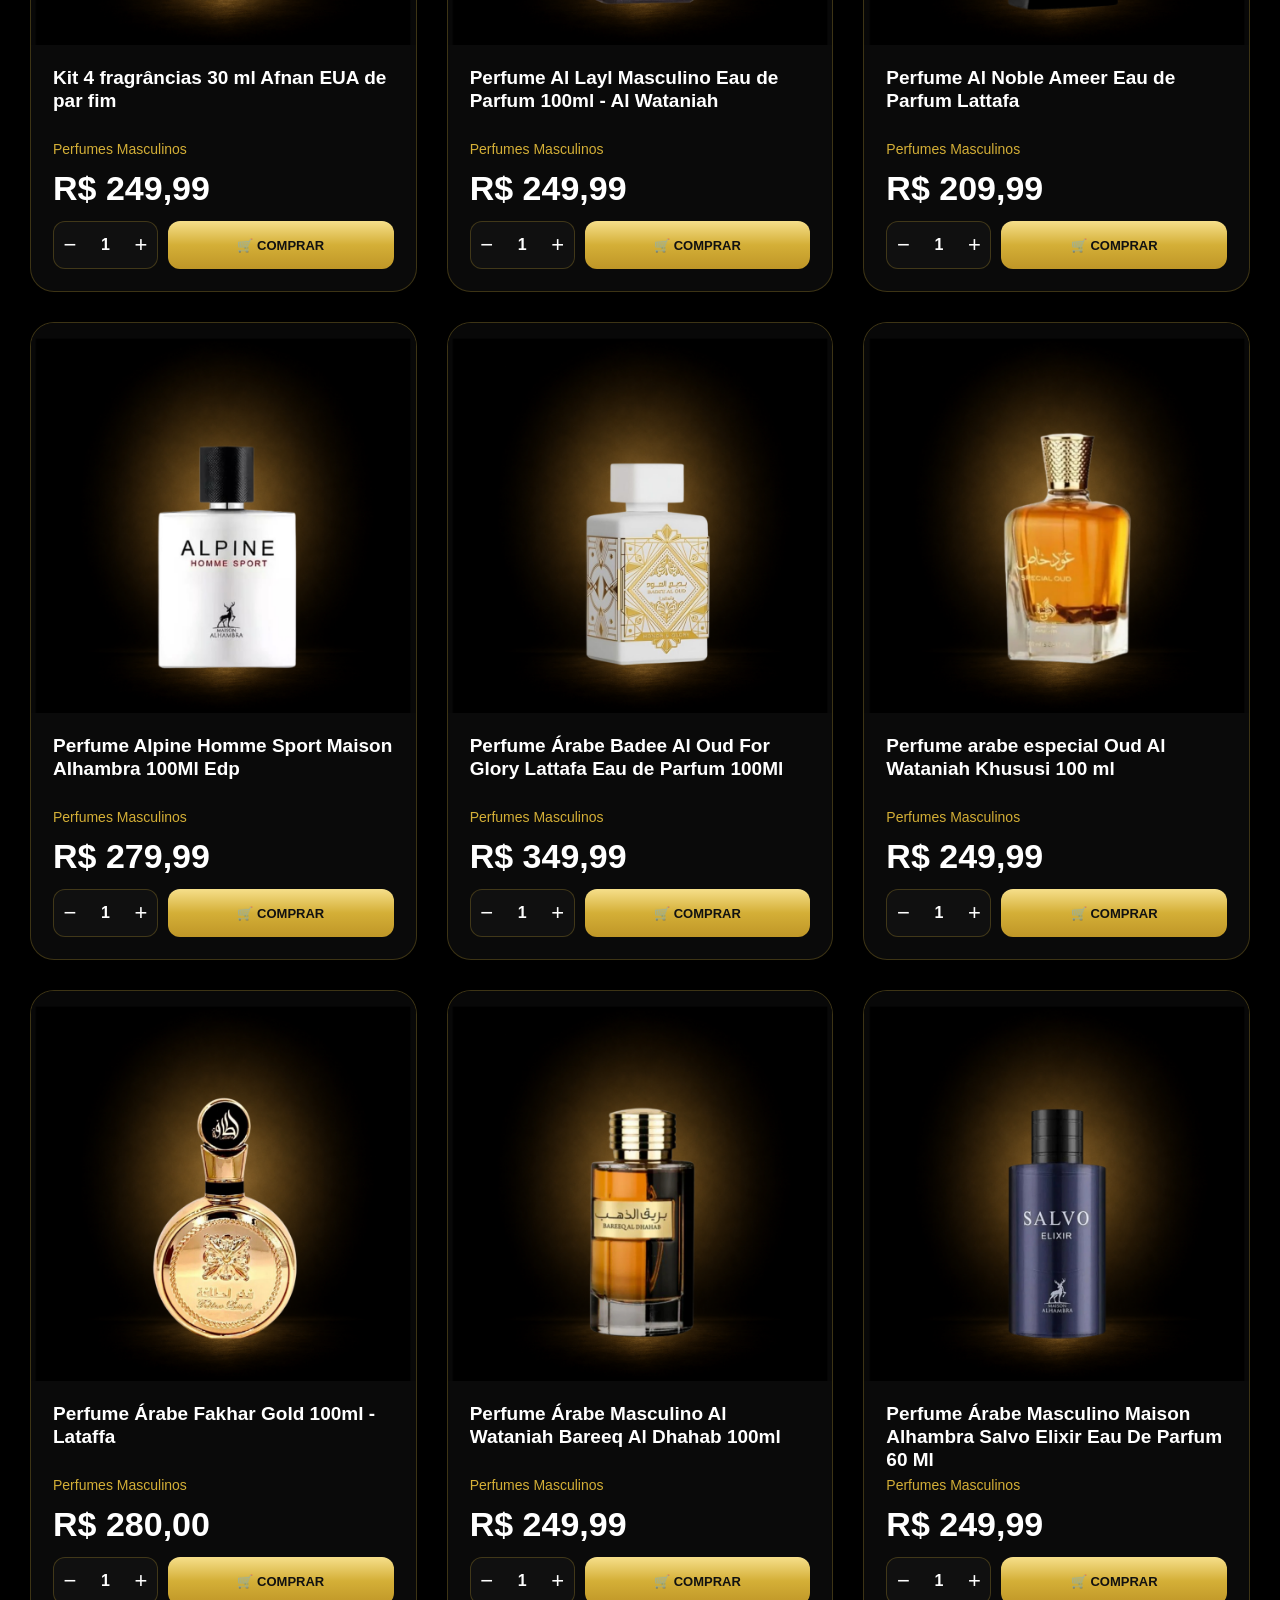
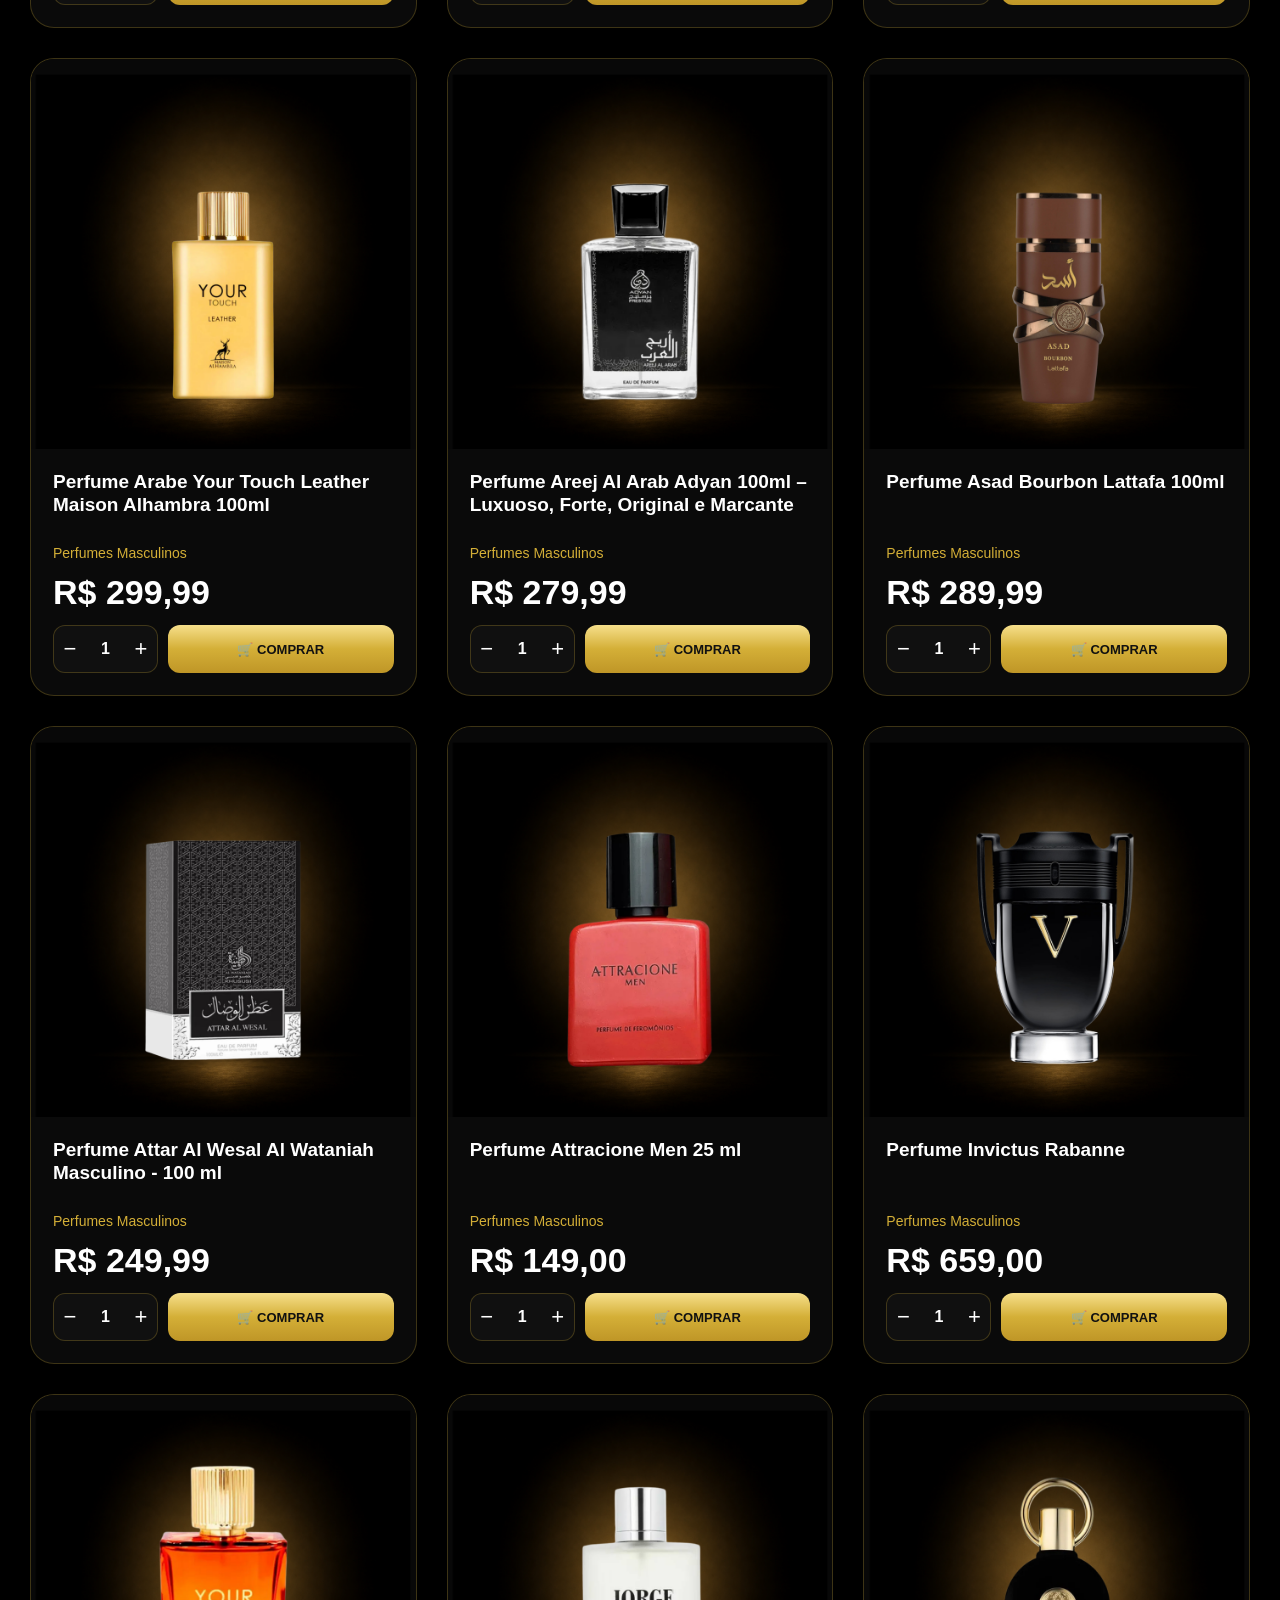
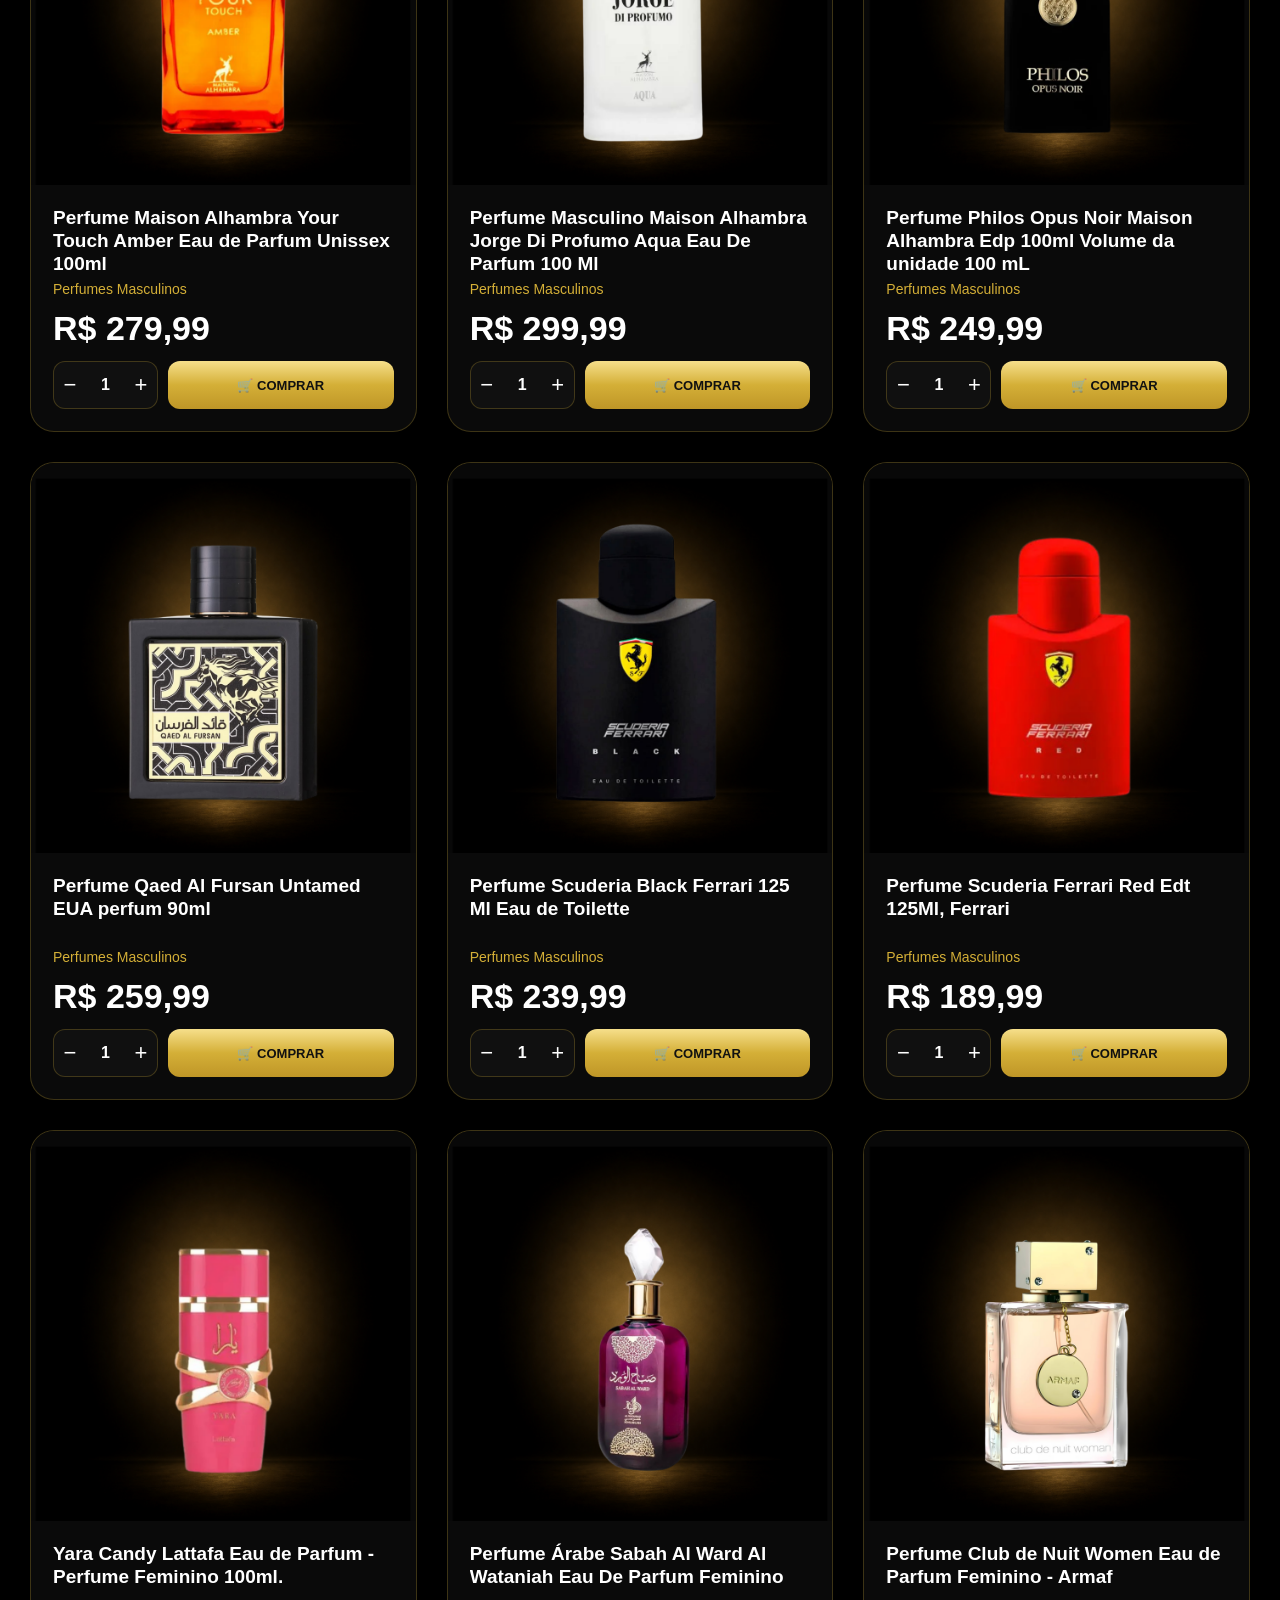
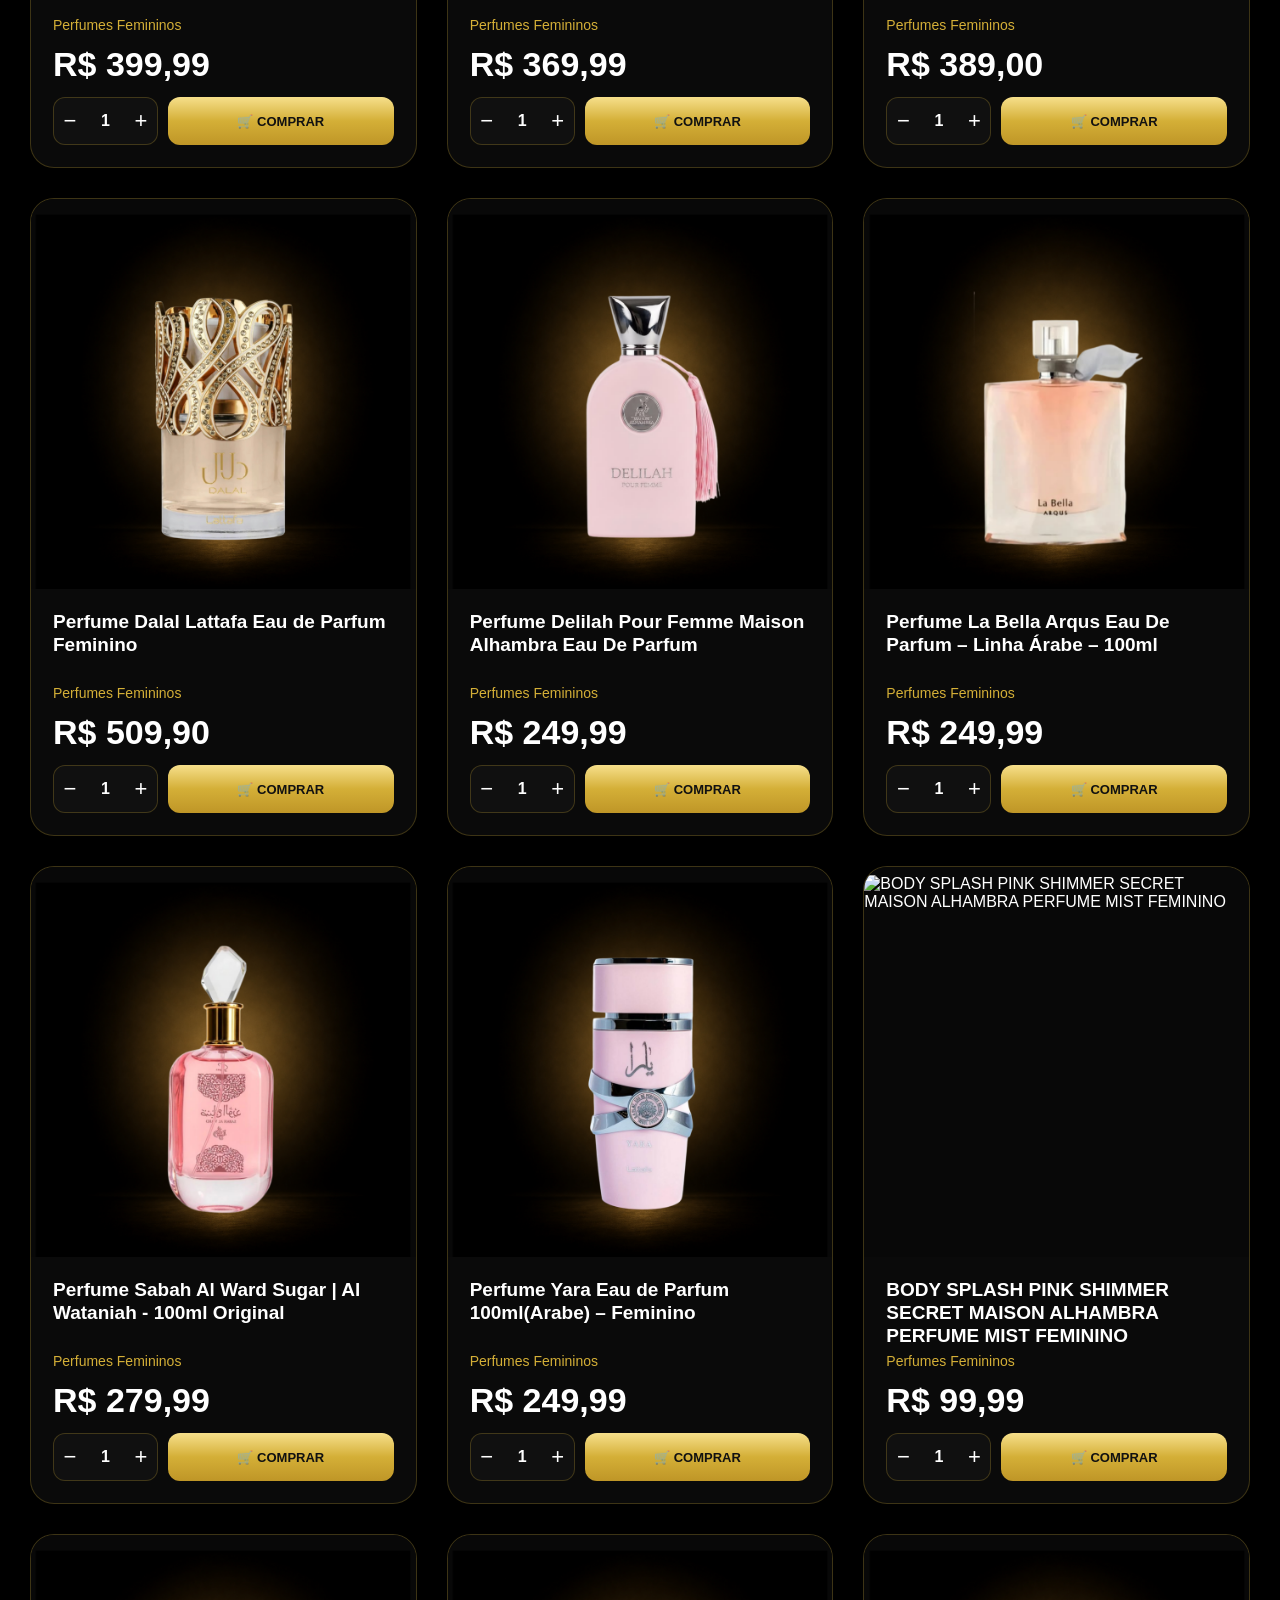
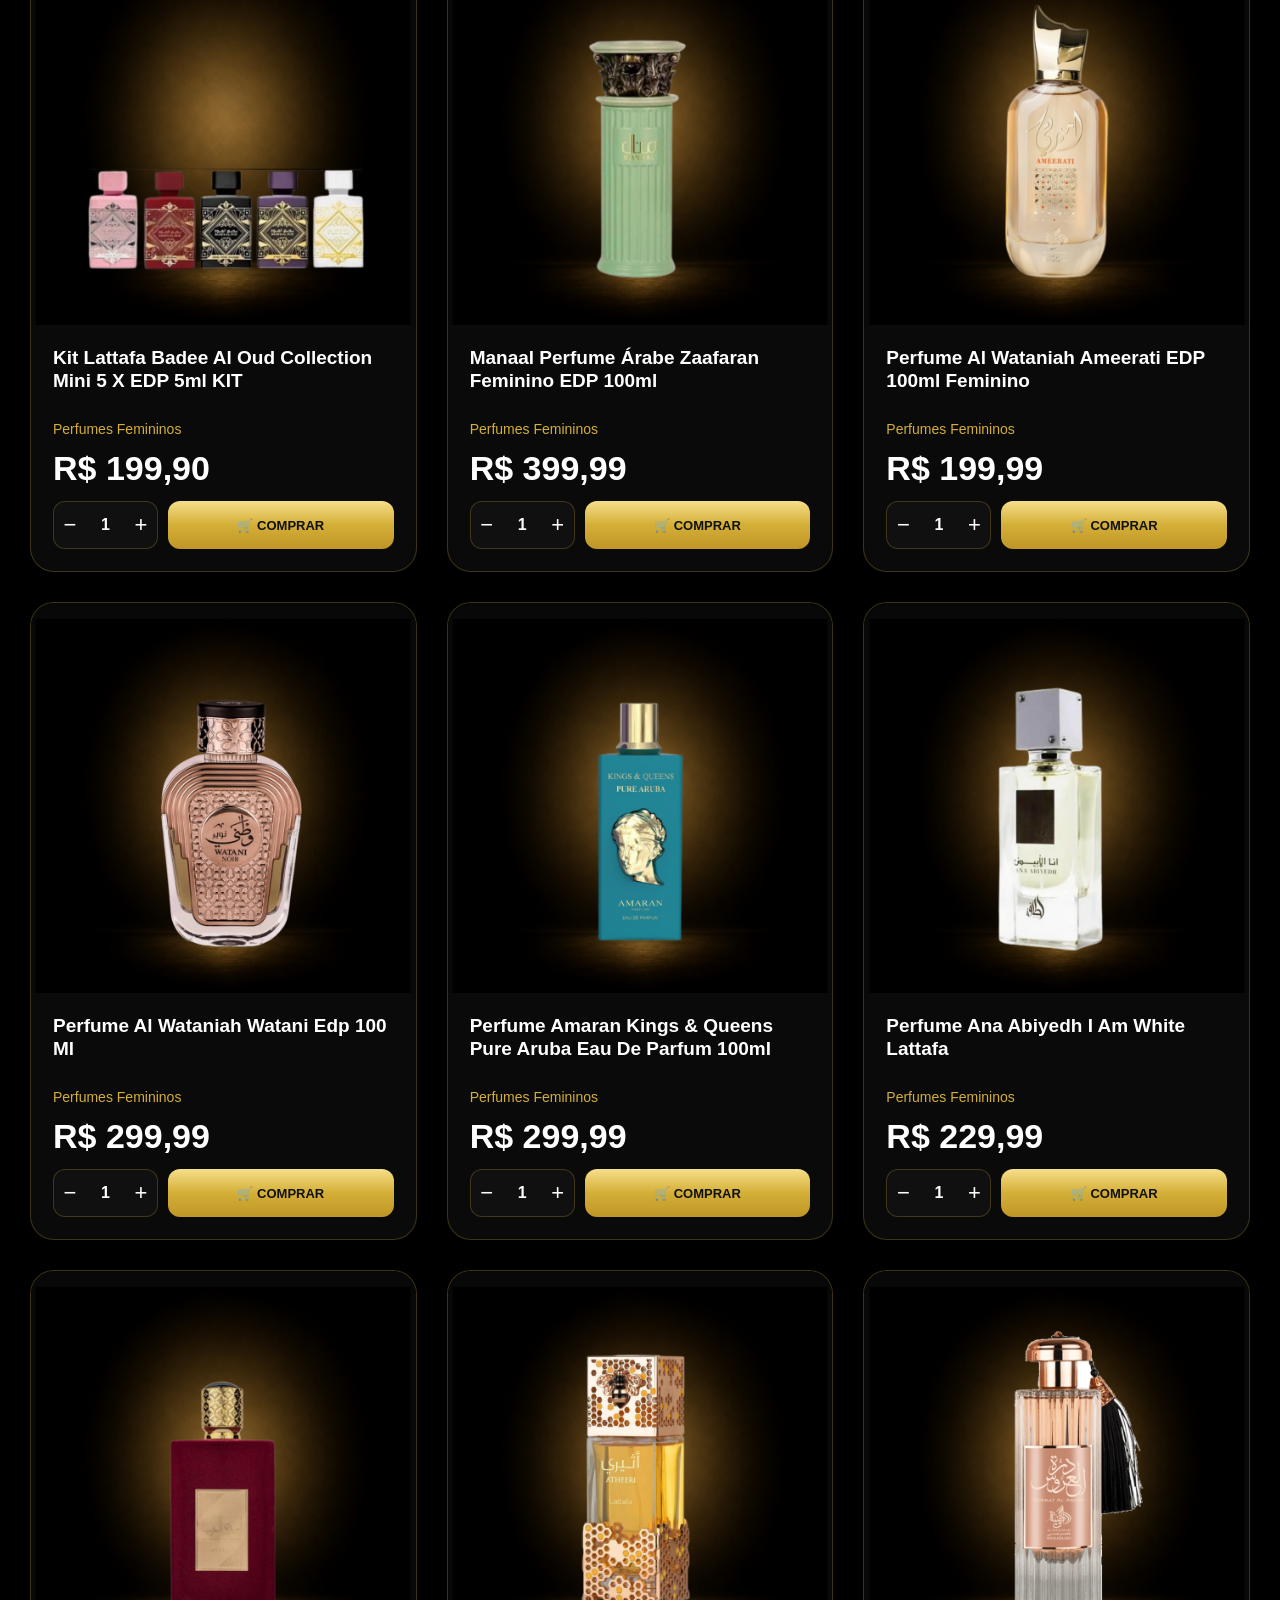
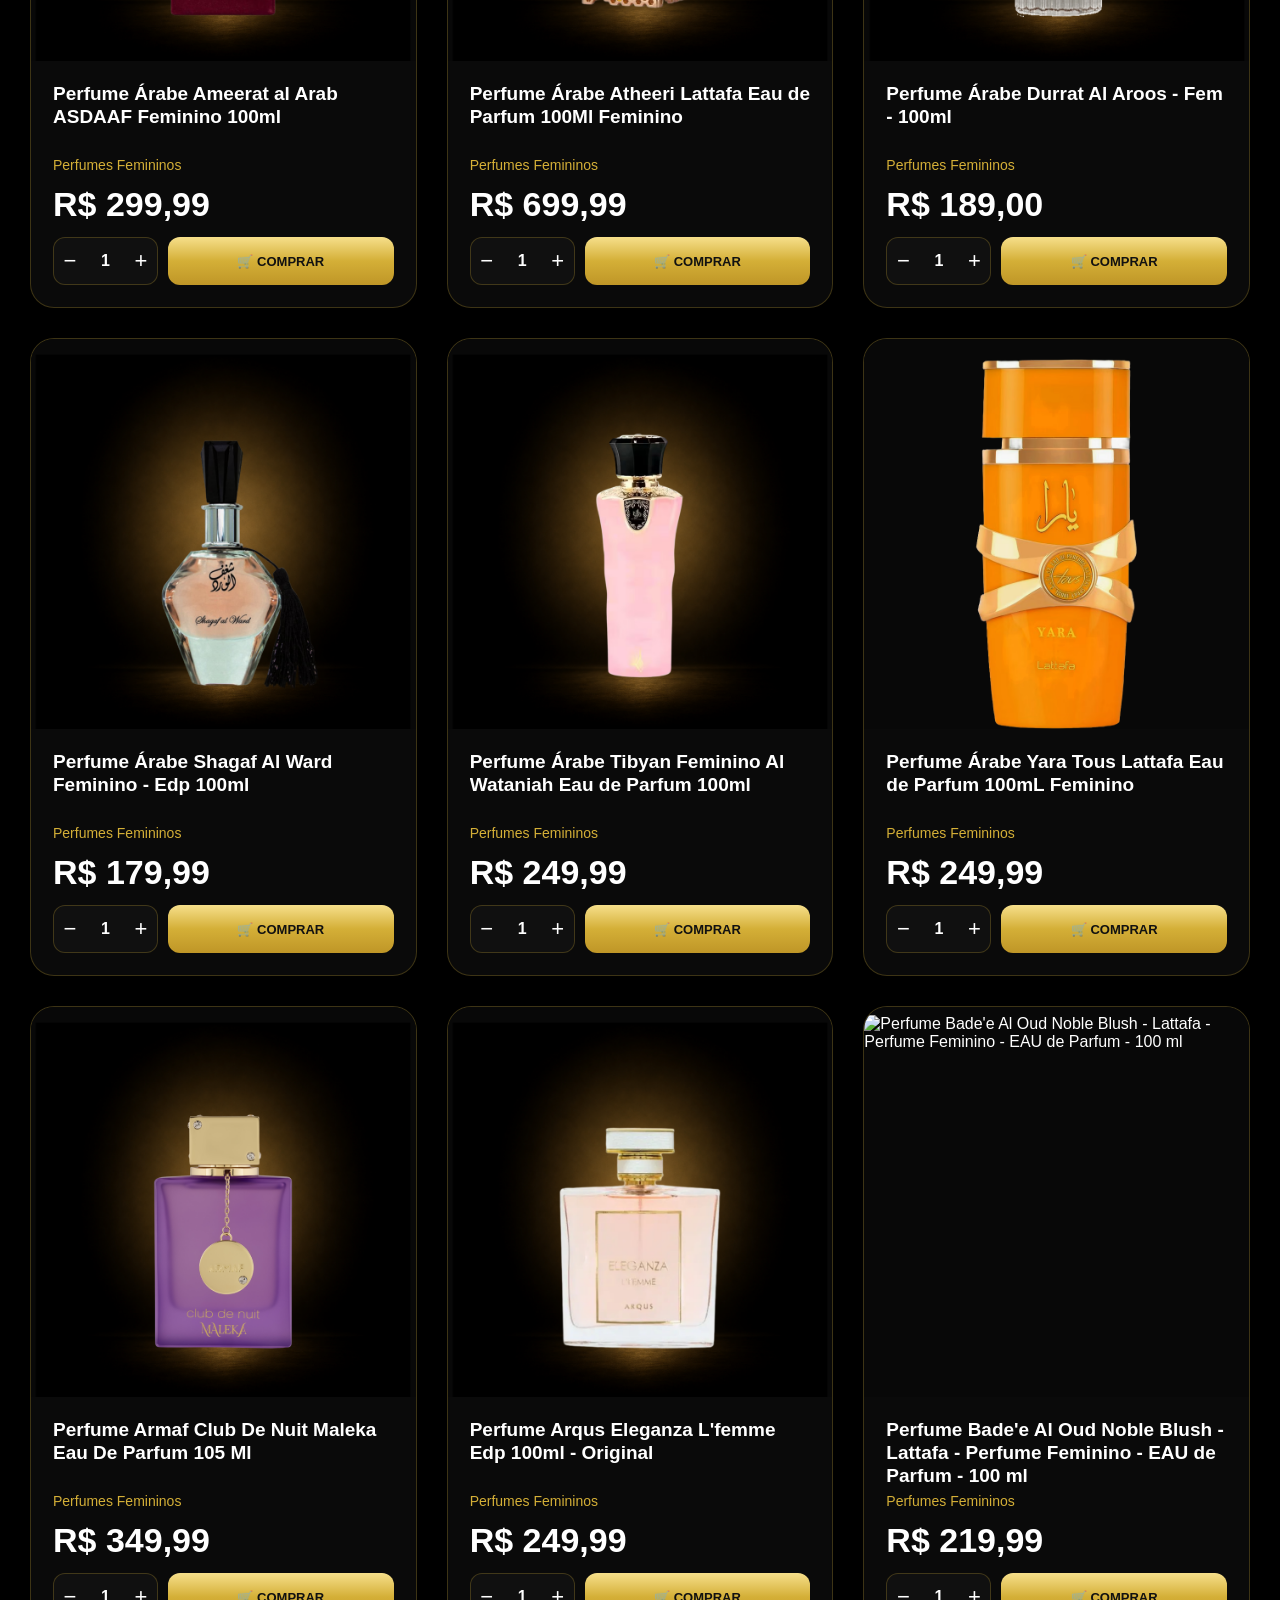
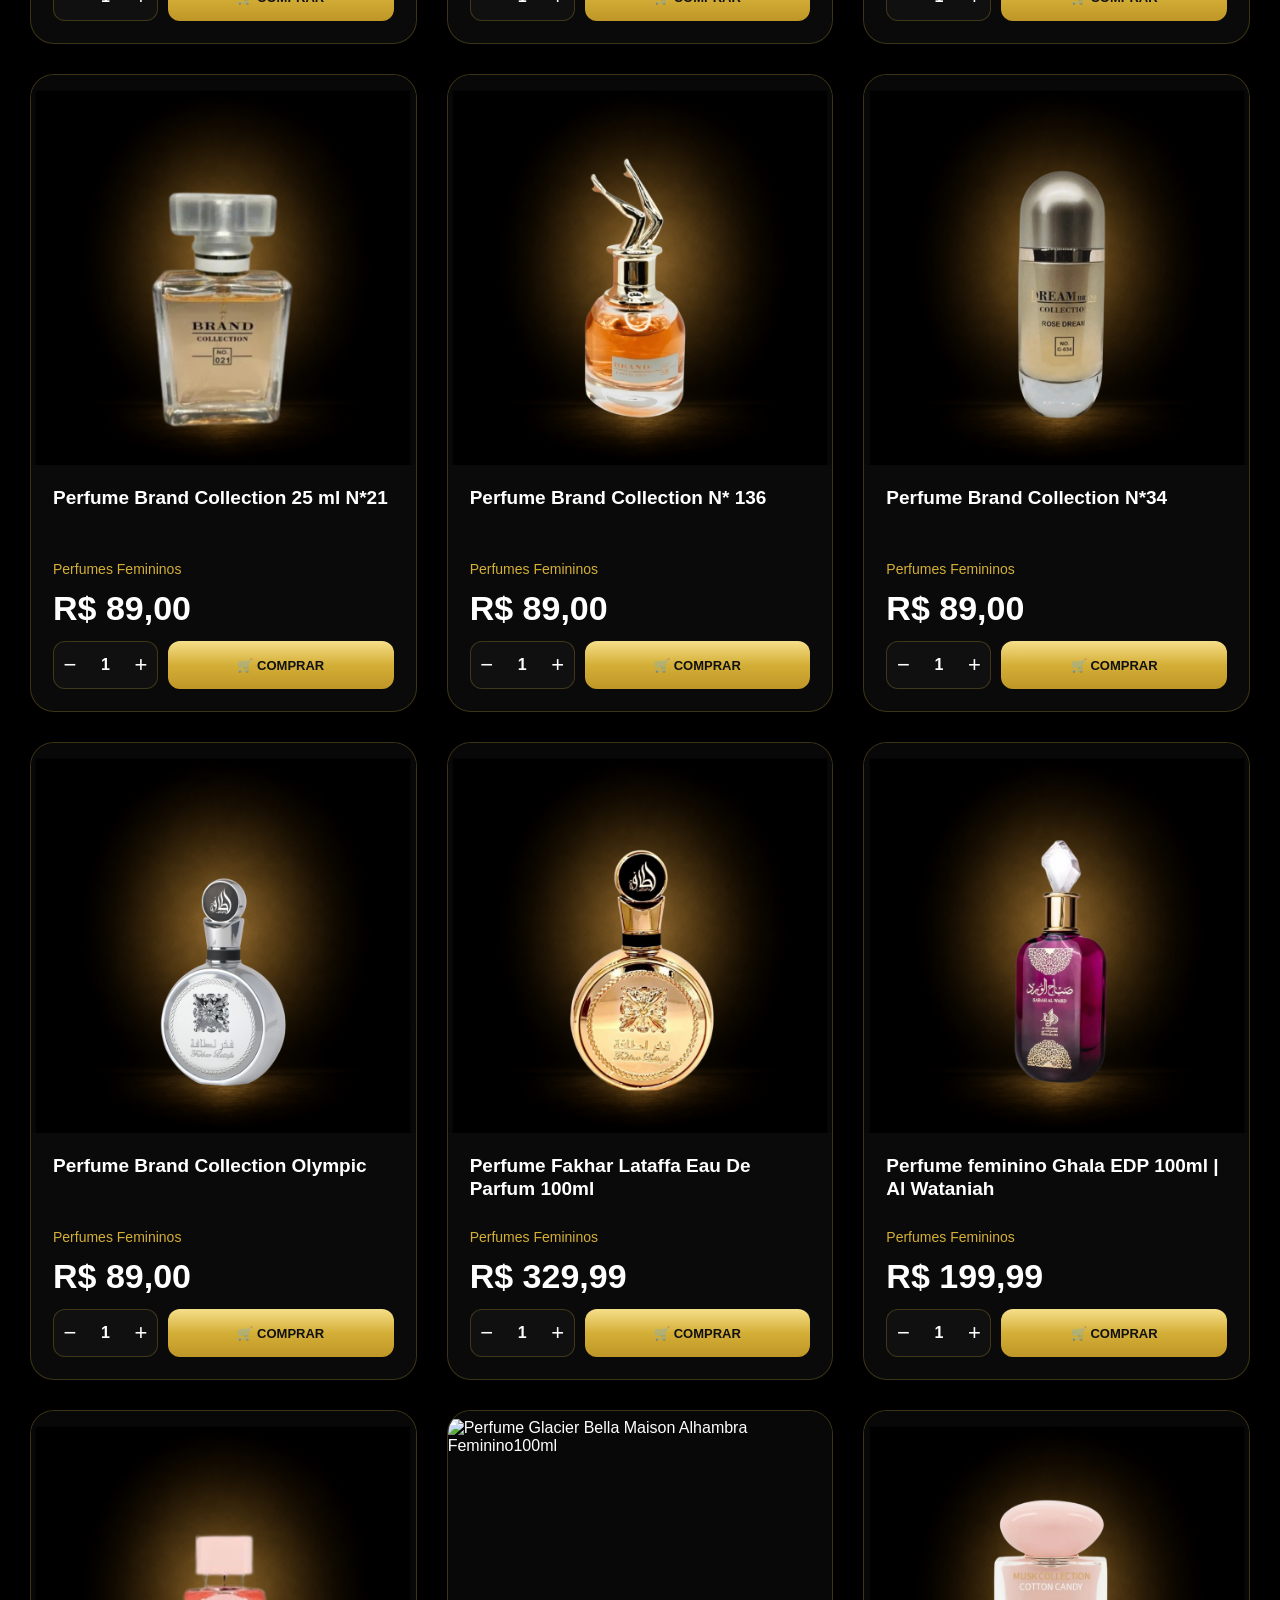
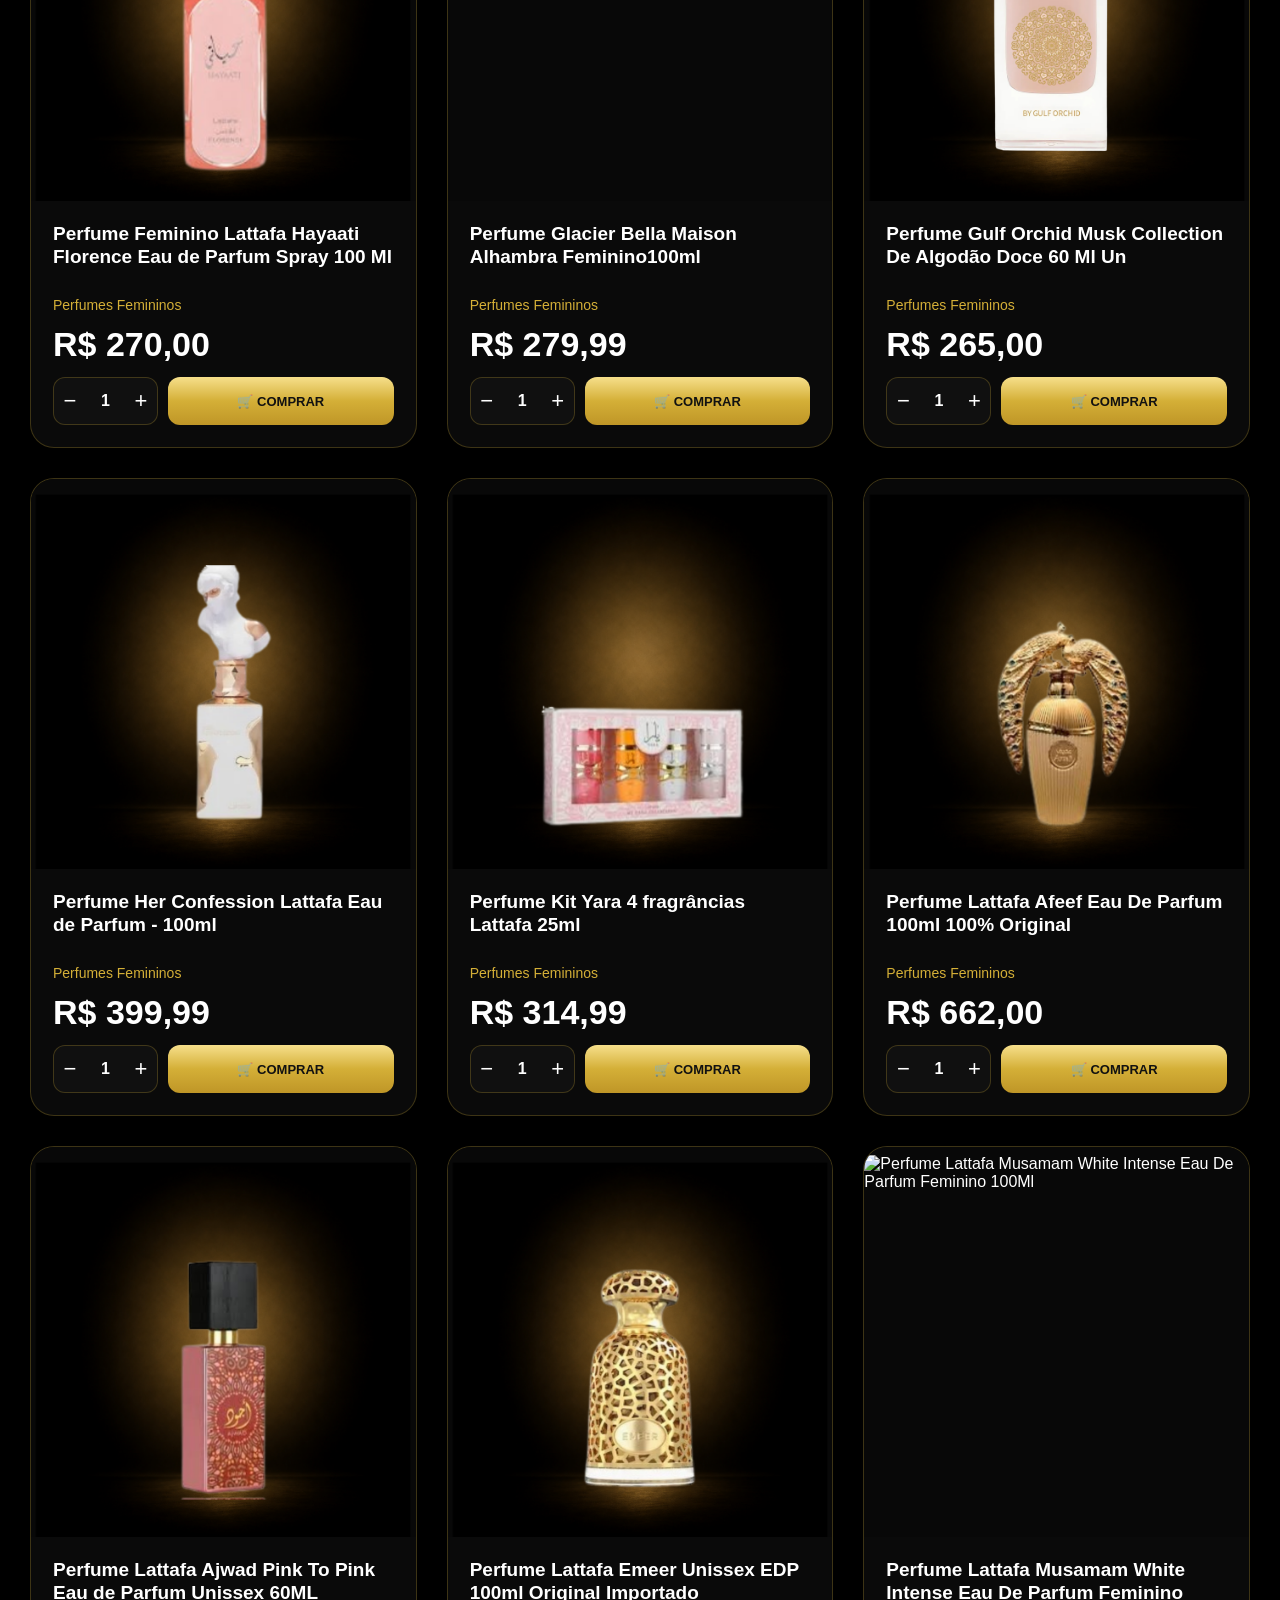
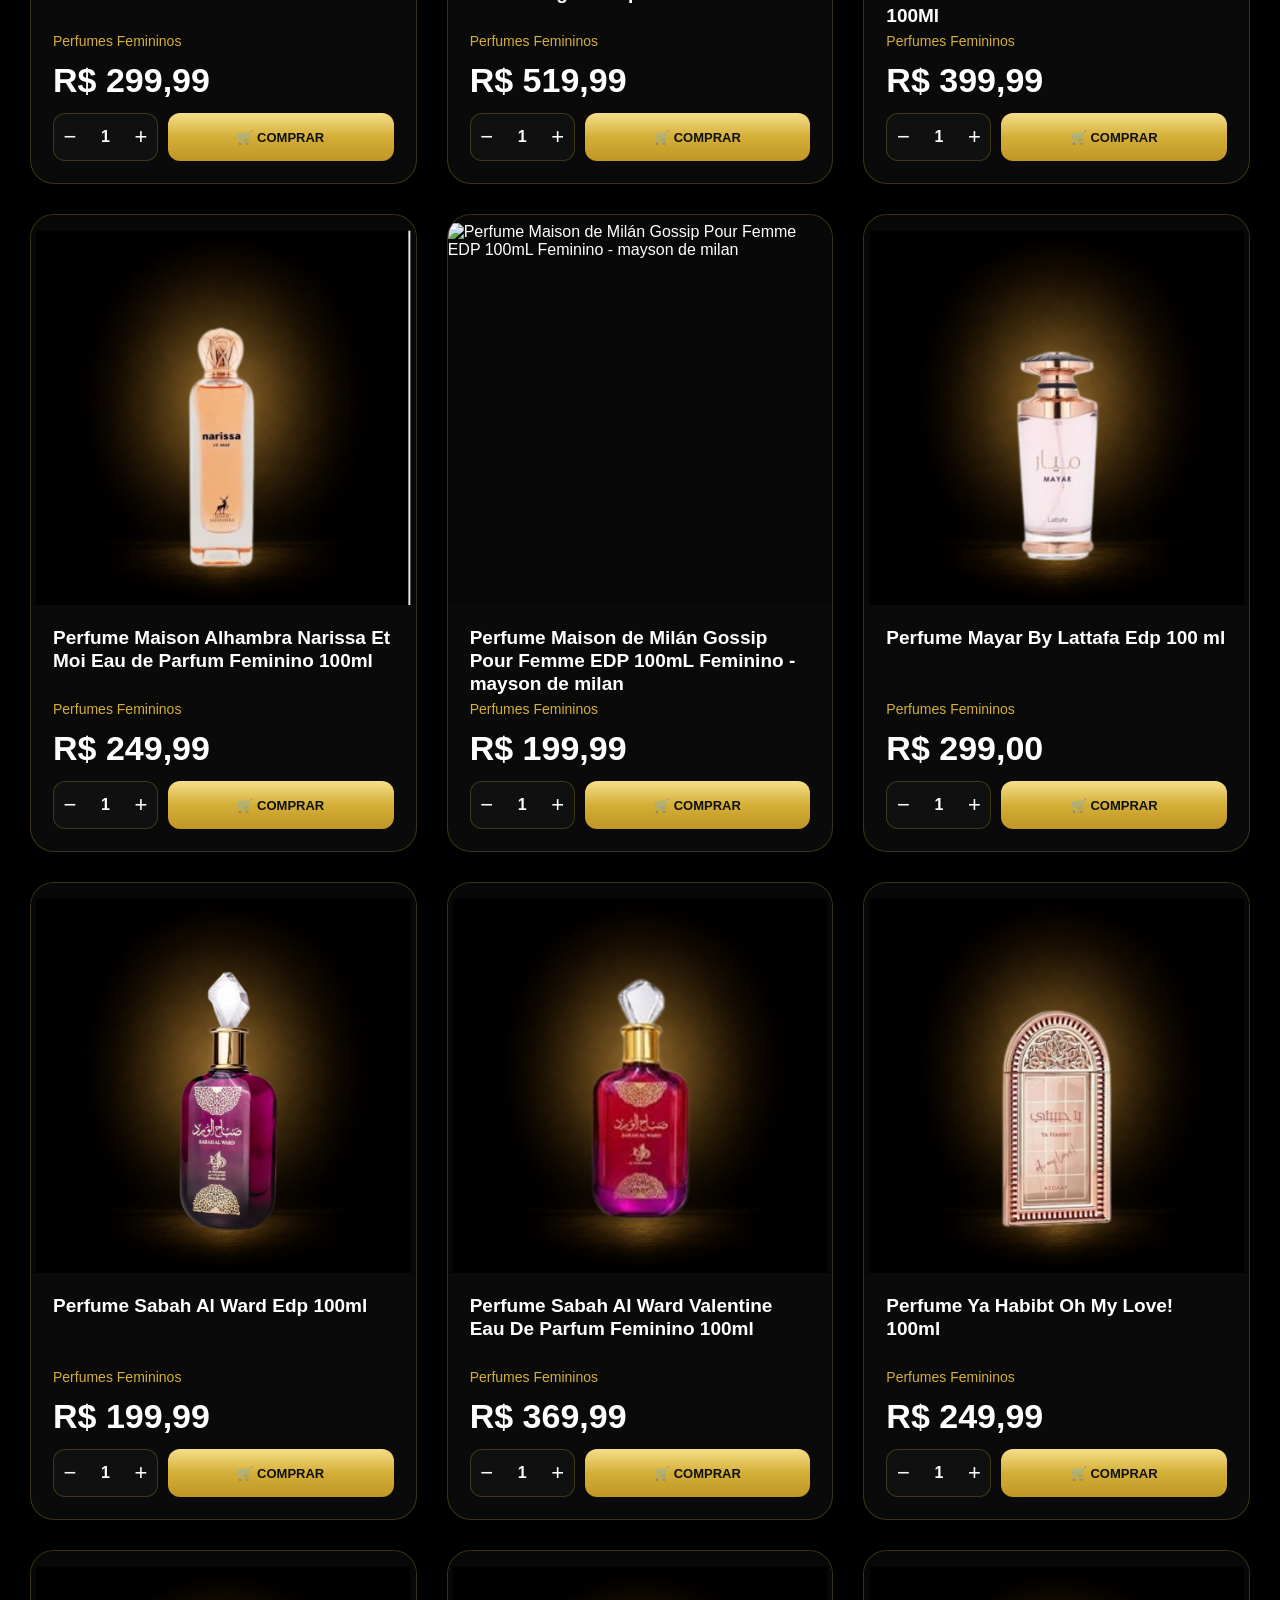
==== commit c4d1bce4: "Implementa checkout profissional e melhorias no catálogo" ====
--- a/catalogo.html
+++ b/catalogo.html
@@ -1,71 +1,79 @@
-    <!DOCTYPE html>
-    <html lang="pt-BR">
-
-    <head>
-
+<!DOCTYPE html>
+<html lang="pt-BR">
+<head>
     <meta charset="UTF-8">
     <meta name="viewport" content="width=device-width, initial-scale=1.0">
-
     <title>Catálogo | Royal Perfumaria</title>
 
     <link rel="stylesheet" href="catalogo.css">
+</head>
+<body>
 
-    <link rel="preconnect" href="https://fonts.googleapis.com">
-    <link rel="preconnect" href="https://fonts.gstatic.com" crossorigin>
+<header class="topo">
+    <a href="../index.html" class="logo">
+        <img src="logoroyalcatalogo.png" alt="Royal Perfumaria">
+    </a>
 
-    <link href="https://fonts.googleapis.com/css2?family=Cormorant+Garamond:wght@400;500;600;700&family=Montserrat:wght@300;400;500;600;700&display=swap" rel="stylesheet">
-
-    </head>
-
-    <body>
-
-    <header class="topo">
-
-        <a href="index.html" class="logo">
-            <img src="logoroyalcatalogo.png" alt="Royal Perfumaria">
-        </a>
-
-        <nav class="menu">
-
-            <a href="index.html">Início</a>
-            <a href="#">Masculinos</a>
-            <a href="#">Femininos</a>
-            <a href="#">Promoções</a>
-
-        </nav>
+    <nav class="menu">
+        <a href="../index.html">Início</a>
+        <a href="#">Masculinos</a>
+        <a href="#">Femininos</a>
+        <a href="#">Promoções</a>
+    </nav>
 
     <div class="icones">
 
-        <a href="#" class="top-icon" aria-label="Buscar">
-        <svg xmlns="http://www.w3.org/2000/svg" viewBox="0 0 24 24" fill="none"
-            stroke="currentColor" stroke-width="1.8" stroke-linecap="round" stroke-linejoin="round">
+    <!-- Busca -->
+    <a href="#" class="top-icon" aria-label="Buscar">
+        <svg xmlns="http://www.w3.org/2000/svg"
+             viewBox="0 0 24 24"
+             fill="none"
+             stroke="currentColor"
+             stroke-width="2"
+             stroke-linecap="round"
+             stroke-linejoin="round">
+
             <circle cx="11" cy="11" r="7"></circle>
             <line x1="21" y1="21" x2="16.65" y2="16.65"></line>
+
         </svg>
-        </a>
+    </a>
 
-        <a href="https://instagram.com/royalperfumaria" target="_blank" class="top-icon" aria-label="Instagram">
-        <svg xmlns="http://www.w3.org/2000/svg" viewBox="0 0 24 24" fill="none"
-            stroke="currentColor" stroke-width="1.8" stroke-linecap="round" stroke-linejoin="round">
-            <rect x="3" y="3" width="18" height="18" rx="5" ry="5"></rect>
+    <!-- Instagram -->
+    <a href="https://instagram.com/royalperfumaria"
+       target="_blank"
+       class="top-icon"
+       aria-label="Instagram">
+
+        <svg xmlns="http://www.w3.org/2000/svg"
+             viewBox="0 0 24 24"
+             fill="none"
+             stroke="currentColor"
+             stroke-width="2"
+             stroke-linecap="round"
+             stroke-linejoin="round">
+
+            <rect x="3" y="3" width="18" height="18" rx="5"></rect>
             <circle cx="12" cy="12" r="4"></circle>
-            <circle cx="17.5" cy="6.5" r="0.8" fill="currentColor" stroke="none"></circle>
+            <circle cx="17.5" cy="6.5" r="1"></circle>
+
         </svg>
-        </a>
+    </a>
 
+    <!-- Carrinho -->
     <div class="icone-carrinho">
 
-        <button class="btn-carrinho">
+        <button class="btn-carrinho" type="button">
 
             <span class="contador-carrinho">0</span>
 
             <svg xmlns="http://www.w3.org/2000/svg"
-            width="24"
-            height="24"
-            fill="none"
-            stroke="currentColor"
-            stroke-width="2"
-            viewBox="0 0 24 24">
+                 viewBox="0 0 24 24"
+                 fill="none"
+                 stroke="currentColor"
+                 stroke-width="2"
+                 stroke-linecap="round"
+                 stroke-linejoin="round">
 
                 <circle cx="9" cy="21" r="1"></circle>
                 <circle cx="20" cy="21" r="1"></circle>
@@ -77,52 +85,78 @@
         </button>
 
         <div class="dropdown-carrinho">
-
-    </header>
-
-    <section class="hero-catalogo">
-        <img src="../imagens/hero-royal.png" alt="Royal Perfumaria">
-    </section>
-
-
-            <div class="controles-catalogo">
-            </div>
-            
-        <div class="campo-busca-catalogo">
-            <input type="text" id="campoBusca" placeholder="Buscar produto...">
-            <button id="btnBuscar">Buscar</button>
+            <h3>Seu Carrinho</h3>
+            <p>Carrinho vazio.</p>
         </div>
 
-        <div class="linha-filtros">
+    </div>
+    </div>
 
-            <div class="filtros-categorias">
-                <button class="filtro ativo" data-categoria="todos">Todos</button>
-                <button class="filtro" data-categoria="feminino">Femininos</button>
-                <button class="filtro" data-categoria="masculino">Masculinos</button>
-                <button class="filtro" data-categoria="body-splash">Body Splash</button>
-                <button class="filtro" data-categoria="creme-corporal">Cremes</button>
-                <button class="filtro" data-categoria="spray">Sprays</button>
-                <button class="filtro" data-categoria="unissex">Unissex</button>
-            </div>
+ </header>
 
-            <select id="ordenarProdutos">
-                <option value="padrao">Ordenar</option>
-                <option value="menor-preco">Menor preço</option>
+<section class="hero-catalogo">
+    <img src="../imagens/hero-royal.png" alt="Royal Perfumaria">
+</section>
 
-                <option value="maior-preco">Maior preço</option>
-                <option value="az">A-Z</option>
-                <option value="za">Z-A</option>
-            </select>
-            
+<div class="controles-catalogo">
+    <div class="campo-busca-catalogo">
+        <input type="text" id="campoBusca" placeholder="Buscar produto...">
+        <button id="btnBuscar" type="button">Buscar</button>
+    </div>
+
+    <div class="linha-filtros">
+        <button class="filtro ativo" data-categoria="todos">Todos</button>
+        <button class="filtro" data-categoria="feminino">Femininos</button>
+        <button class="filtro" data-categoria="masculino">Masculinos</button>
+        <button class="filtro" data-categoria="body-splash">Body Splash</button>
+        <button class="filtro" data-categoria="spray">Sprays</button>
+        <button class="filtro" data-categoria="outros">Outros</button>
+
+        <select id="ordenarProdutos">
+            <option value="padrao">Ordenar</option>
+            <option value="menor-preco">Menor preço</option>
+            <option value="maior-preco">Maior preço</option>
+            <option value="az">A-Z</option>
+            <option value="za">Z-A</option>
+        </select>
+    </div>
+</div>
+
+<p id="quantidadeProdutos">Todos os produtos</p>
+
+<div class="grid-produtos" id="gridProdutos"></div>
+
+<div id="modalCarrinho" class="modal-carrinho">
+
+    <div class="modal-box">
+
+        <div class="check">
+            ✓
         </div>
- 
-        <p id="quantidadeProdutos">
-            todos os produtos</p>
 
-        <div class="grid-produtos" id="gridProdutos"></div>
+        <h2>Produto adicionado!</h2>
 
-        <script src="produtos.js"></script>
-        <script src="catalogo.js"></script>
-        
-    </body>
-    </html>+        <p id="produtoModal"></p>
+
+        <div class="botoes-modal">
+
+            <button id="continuarCompra">
+                Continuar comprando
+            </button>
+
+            <button id="irCheckout">
+                Finalizar pedido
+            </button>
+
+        </div>
+
+    </div>
+
+</div>
+
+<script src="produtos.js"></script>
+<script src="../js/carrinho.js"></script>
+<script src="catalogo.js"></script>
+
+</body>
+</html>
--- a/catalogo.css
+++ b/catalogo.css
@@ -11,7 +11,7 @@
     overflow-x:hidden;
 }
 
-/* ===== TOPO ===== */
+/* TOPO */
 
 .topo{
     width:100%;
@@ -23,65 +23,55 @@
     top:0;
     left:0;
     z-index:999;
-    background:rgba(0,0,0,.82);
+    background:rgba(0,0,0,.86);
     backdrop-filter:blur(12px);
-    -webkit-backdrop-filter:blur(12px);
-    border-bottom:1px solid rgba(212,175,55,.12);
+    border-bottom:1px solid rgba(212,175,55,.18);
 }
 
 .logo img{
     width:110px;
-    object-fit:contain;
+    display:block;
 }
 
 .menu{
     display:flex;
     align-items:center;
-    gap:55px;
+    gap:48px;
 }
 
 .menu a{
     color:#fff;
     text-decoration:none;
-    font-size:15px;
-    font-weight:500;
+    font-size:14px;
+    font-weight:600;
     letter-spacing:1px;
     text-transform:uppercase;
-    transition:.3s;
 }
 
 .menu a:hover{
     color:#d4af37;
 }
 
-/* ===== ÍCONES ===== */
-
 .icones{
     display:flex;
     align-items:center;
     gap:14px;
+    position:relative;
 }
 
 .top-icon,
 .btn-carrinho{
-    width:48px;
-    height:48px;
+    width:46px;
+    height:46px;
     display:flex;
     align-items:center;
     justify-content:center;
-    background:#0b0b0d;
-    border:1px solid rgba(212,175,55,.22);
+    border:1px solid rgba(212,175,55,.35);
     border-radius:50%;
+    background:#0b0b0b;
     color:#fff;
     cursor:pointer;
-    transition:.3s;
-}
-
-.top-icon:hover,
-.btn-carrinho:hover{
-    color:#d4af37;
-    border-color:#d4af37;
-    transform:translateY(-2px);
+    transition:.25s;
 }
 
 .top-icon svg,
@@ -90,71 +80,39 @@
     height:20px;
 }
 
+.top-icon:hover,
+.btn-carrinho:hover{
+    background:#d4af37;
+    color:#000;
+    transform:translateY(-2px);
+}
+
 .icone-carrinho{
     position:relative;
 }
 
 .contador-carrinho{
     position:absolute;
-    top:-5px;
-    right:-5px;
-    width:18px;
-    height:18px;
+    top:-6px;
+    right:-6px;
+    width:20px;
+    height:20px;
+    border-radius:50%;
+    background:#d4af37;
+    color:#000;
+    font-size:11px;
+    font-weight:800;
     display:flex;
     align-items:center;
     justify-content:center;
-    background:#d4af37;
-    color:#000;
-    border-radius:50%;
-    font-size:10px;
-    font-weight:700;
-}
-
-.dropdown-carrinho{
-    position:absolute;
-    top:70px;
-    right:0;
-    width:280px;
-    background:#0a0a0a;
-    border:1px solid rgba(212,175,55,.18);
-    border-radius:16px;
-    padding:22px;
-    opacity:0;
-    visibility:hidden;
-    transform:translateY(10px);
-    transition:.3s;
-    z-index:9999;
-}
-
-.icone-carrinho:hover .dropdown-carrinho{
-    opacity:1;
-    visibility:visible;
-    transform:translateY(0);
-}
-
-.dropdown-carrinho h3{
-    color:#d4af37;
-    margin-bottom:10px;
-}
-
-.dropdown-carrinho p{
-    color:#999;
-}
-
-/* ===== HERO ===== */
+}
+
+/* HERO */
 
 .hero-catalogo{
     width:100%;
-    margin:78px 0 0;
-    padding:0;
-    max-width:none;
+    margin-top:82px;
     line-height:0;
-}
-
-.hero-catalogo img{
-    width:100%;
-    display:block;
-    height:auto;
 }
 
 .hero-catalogo img{
@@ -163,25 +121,24 @@
     display:block;
 }
 
-/* ===== BUSCA E FILTROS ===== */
+/* CONTROLES */
 
 .controles-catalogo{
-    width:100%;
     max-width:1400px;
-    margin:12px auto 25px;
-    padding:0 20px;
+    margin:18px auto 24px;
+    padding:0 30px;
 }
 
 .campo-busca-catalogo{
     width:100%;
-    height:42px;
-    margin:0 auto 15px;
+    height:44px;
     display:flex;
     align-items:center;
     background:#0b0b0d;
-    border:1px solid #2b2412;
+    border:1px solid rgba(212,175,55,.25);
     border-radius:999px;
     overflow:hidden;
+    margin-bottom:16px;
 }
 
 .campo-busca-catalogo input{
@@ -191,89 +148,74 @@
     border:none;
     outline:none;
     color:#fff;
-    padding:0 16px;
-    font-size:13px;
-}
-
-.campo-busca-catalogo input::placeholder{
-    color:#888;
+    padding:0 18px;
+    font-size:14px;
 }
 
 .campo-busca-catalogo button{
-    width:95px;
+    width:105px;
     height:100%;
     border:none;
-    background:#d8b75c;
-    color:#000;
-    font-size:11px;
-    font-weight:700;
+    background:#d4af37;
+    color:#000;
+    font-size:12px;
+    font-weight:800;
     text-transform:uppercase;
     cursor:pointer;
 }
 
 .linha-filtros{
-    width:100%;
     display:flex;
     align-items:center;
     gap:8px;
     flex-wrap:wrap;
-    margin:0 auto 15px;
 }
 
 .filtro{
-    min-width:80px;
-    height:30px;
-    padding:0 12px;
+    height:32px;
+    padding:0 14px;
+    border:1px solid rgba(212,175,55,.25);
+    border-radius:999px;
     background:#0b0b0d;
     color:#fff;
-    border:1px solid #2b2412;
-    border-radius:999px;
-    font-size:10px;
+    font-size:11px;
     cursor:pointer;
-    transition:.25s;
 }
 
 .filtro:hover,
 .filtro.ativo{
-    background:#d8b75c;
+    background:#d4af37;
     color:#000;
 }
 
 #ordenarProdutos{
-    width:105px;
-    height:30px;
+    height:32px;
     margin-left:auto;
+    padding:0 12px;
+    border:1px solid rgba(212,175,55,.25);
+    border-radius:999px;
     background:#0b0b0d;
     color:#fff;
-    border:1px solid #2b2412;
-    border-radius:999px;
-    font-size:10px;
-    padding:0 10px;
-}
-
-#ordenarProdutos option{
-    background:#0b0b0d;
-    color:#fff;
+    font-size:11px;
 }
 
 #quantidadeProdutos{
     text-align:center;
-    margin:18px 0 28px;
+    margin:18px 0 30px;
+    color:#ccc;
     font-size:14px;
-    color:#ccc;
-}
-
-/* ===== GRID ===== */
+}
+
+/* GRID E CARD */
+
 .grid-produtos{
+    max-width:1400px;
+    margin:0 auto 60px;
+    padding:0 30px;
     display:grid;
     grid-template-columns:repeat(3,1fr);
     gap:30px;
-    max-width:1400px;
-    margin:40px auto;
-    padding:0 30px;
-}
-
-/* ===== CARD ===== */
+}
 
 .card-produto{
     background:#0a0a0a;
@@ -282,25 +224,23 @@
     overflow:hidden;
     display:flex;
     flex-direction:column;
-    min-height:650px;
     transition:.3s;
 }
 
 .card-produto:hover{
-    transform:translateY(-8px);
-    border-color:rgba(212,175,55,.45);
+    transform:translateY(-6px);
+    border-color:rgba(212,175,55,.5);
     box-shadow:0 20px 50px rgba(0,0,0,.55);
 }
 
-/* ===== IMAGEM DO PRODUTO ===== */
-
 .imagem-produto{
-    height:430px;
-    padding:0;
-    display:flex;
+    height:390px;
+    display:flex;
+    align-items:flex-end;
     justify-content:center;
-    align-items:flex-end;
+    background:#080808;
     overflow:hidden;
+    pointer-events:none;
 }
 
 .imagem-produto img{
@@ -308,271 +248,263 @@
     height:98%;
     max-width:100%;
     object-fit:contain;
-    object-position:center bottom;
-}
+    transition:.3s;
+}
+
 .card-produto:hover .imagem-produto img{
-    transform:scale(1.05);
-}
-
-/* ===== INFO DO PRODUTO ===== */
+    transform:scale(1.04);
+}
+
+.info-produto{
+    padding:22px;
+    display:flex;
+    flex-direction:column;
+    flex:1;
+    position:relative;
+    z-index:5;
+}
+
 .info-produto h3{
     font-size:19px;
     line-height:1.2;
-    color:#fff;
-
-    height: 73px;
-    margin: 2px;
-    padding:0;
+    height:70px;
+    overflow:hidden;
+    margin-bottom:4px;
 }
 
 .categoria{
-    font-size:15px;
     color:#d4af37;
-
-    margin:0 0 14px;
-    padding:0;
-}
-
-.controle-quantidade button{
-    width:42px;
-    height:42px;
-    border-radius:10px;
-    border:none;
-    background:#111;
-    color:#fff;
-    font-size:22px;
-    cursor:pointer;
-    transition:.3s;
-}
-
-.controle-quantidade button:hover{
-    background:#caa74a;
-    color:#000;
-}
-
-.quantidade{
-    color:#fff;
-    font-size:18px;
-    min-width:20px;
-    text-align:center;
-}
-
-.btn-comprar:hover{
-    transform:translateY(-3px);
-    box-shadow:0 0 30px rgba(212,175,55,.25);
-}
-
-/* ===== RESPONSIVO ===== */
-
-@media(max-width:1100px){
-    .grid-produtos{
-        grid-template-columns:repeat(2, 1fr);
-    }
-
-    .imagem-produto{
-        height:440px;
-    }
-}
-
-@media(max-width:900px){
-    .menu{
-        display:none;
-    }
-
-    .topo{
-        padding:18px 5%;
-    }
-
-    .logo img{
-        width:95px;
-    }
-
-    .top-icon,
-    .btn-carrinho{
-        width:46px;
-        height:46px;
-    }
-}
-
-@media(max-width:600px){
-    .hero-catalogo,
-    .controles-catalogo{
-        padding:0 18px;
-    }
-
-    .grid-produtos{
-        grid-template-columns:1fr;
-        padding:0 18px;
-        gap:26px;
-    }
-
-    .card-produto{
-        min-height:680px;
-    }
-
-    .imagem-produto{
-        height:390px;
-    }
-
-    .info-produto h3{
-        font-size:22px;
-        min-height:auto;
-    }
-
-    .preco{
-        font-size:34px;
-    }
-
-    #ordenarProdutos{
-        margin-left:0;
-    }
-}
-.dropdown-carrinho{
-    opacity:0;
-    visibility:hidden;
-    transform:translateY(10px);
-    transition:.3s;
-}
-
-.dropdown-carrinho.ativo{
-    opacity:1;
-    visibility:visible;
-    transform:translateY(0);
-}
+    font-size:14px;
+    margin-bottom:14px;
+}
+
 .preco{
-    color:#fff;
-    font-size:36px;
-    font-weight:700;
-    margin-bottom:10px;
-}
-.acoes-produto{
-    display:flex;
-    align-items:center;
-    gap:10px;
-    width:100%;
-    margin-top:18px;
-}
-
-.controle-quantidade{
-    flex:0 0 118px;
-}
-.acoes-produto{
-    display:flex;
-    align-items:center;
-    justify-content:space-between;
-    gap:8px;
-    margin-top:12px;
-}
-.btn-comprar{
-    flex:1;
-    min-width:170px;
-    height:46px;
-
-    display:flex;
-    align-items:center;
-    justify-content:center;
-    gap:8px;
-
-    border:none;
-    border-radius:10px;
-
-    background:linear-gradient(
-        180deg,
-        #f6df8b 0%,
-        #e7c766 25%,
-        #d4af37 55%,
-        #bf9627 100%
-    );
-
-    color:#111;
-    font-size:14px;
-    font-weight:700;
-    text-transform:uppercase;
-    cursor:pointer;
-
-    transition:.25s ease;
-}   
-    .btn-comprar:hover{
-    transform:translateY(-2px);
-
-    background:linear-gradient(
-        180deg,
-        #ffe89b 0%,
-        #f5d56e 35%,
-        #ddb640 70%,
-        #c99c24 100%
-    );
-
-    box-shadow:
-        0 0 18px rgba(212,175,55,.35),
-        0 8px 22px rgba(0,0,0,.35);
-}
-.btn-comprar svg{
-    width:18px;
-    height:18px;
-    stroke:#111;
-}
-.info-produto{
-    padding:24px;
-    overflow:hidden;
-}
+    margin-top:auto;
+    color:#fff;
+    font-size:34px;
+    font-weight:800;
+    line-height:1;
+    margin-bottom:16px;
+}
+
+/* AÇÕES */
 
 .acoes-produto{
     display:grid;
     grid-template-columns:105px 1fr;
     gap:10px;
     width:100%;
-    align-items:center;
+    position:relative;
+    z-index:20;
 }
 
 .controle-quantidade{
-    width:105px;
-    min-width:105px;
+    height:48px;
+    display:flex;
+    align-items:center;
+    justify-content:space-between;
+    background:#101010;
+    border:1px solid rgba(212,175,55,.25);
+    border-radius:12px;
+    overflow:hidden;
+}
+
+.controle-quantidade button{
+    width:32px;
+    height:100%;
+    border:none;
+    background:transparent;
+    color:#fff;
+    font-size:22px;
+    cursor:pointer;
+}
+
+.controle-quantidade button:hover{
+    background:#d4af37;
+    color:#000;
+}
+
+.quantidade{
+    flex:1;
+    text-align:center;
+    color:#fff;
+    font-weight:800;
 }
 
 .btn-comprar{
     width:100%;
-    max-width:100%;
-    min-width:0;
     height:48px;
-    box-sizing:border-box;
-}
+    border:none;
+    border-radius:12px;
+    background:linear-gradient(180deg,#f6df8b,#d4af37,#bf9627);
+    color:#111;
+    font-size:13px;
+    font-weight:900;
+    text-transform:uppercase;
+    cursor:pointer;
+    position:relative;
+    z-index:999;
+    pointer-events:auto;
+}
+
+.btn-comprar:hover{
+    transform:translateY(-2px);
+    box-shadow:0 8px 24px rgba(212,175,55,.3);
+}
+
+/* CARRINHO */
+
 .dropdown-carrinho{
     position:absolute;
-    top:70px;
+    top:64px;
     right:0;
-    width:340px;
+    width:380px;
+    max-height:75vh;
+    overflow-y:auto;
+    background:#080808;
+    border:1px solid rgba(212,175,55,.35);
+    border-radius:18px;
+    padding:18px;
+    z-index:9999;
     opacity:0;
     visibility:hidden;
+    transform:translateY(10px);
+    transition:.25s;
+    box-shadow:0 25px 60px rgba(0,0,0,.65);
 }
 
 .dropdown-carrinho.ativo{
     opacity:1;
     visibility:visible;
-}
-/* ===== MOBILE RESPONSIVO CATÁLOGO ===== */
-
-@media(max-width: 768px){
-
-    body{
-        overflow-x:hidden;
-    }
-
+    transform:translateY(0);
+}
+
+.dropdown-carrinho h3{
+    color:#d4af37;
+    margin-bottom:14px;
+}
+
+.carrinho-vazio{
+    color:#aaa;
+    font-size:14px;
+}
+
+.lista-carrinho{
+    display:flex;
+    flex-direction:column;
+    gap:12px;
+}
+
+.item-carrinho{
+    display:grid;
+    grid-template-columns:58px 1fr 24px;
+    gap:10px;
+    align-items:center;
+    padding:10px 0;
+    border-bottom:1px solid rgba(255,255,255,.08);
+}
+
+.foto-carrinho{
+    width:58px;
+    height:58px;
+    border-radius:12px;
+    background:#111;
+    display:flex;
+    align-items:center;
+    justify-content:center;
+    overflow:hidden;
+}
+
+.foto-carrinho img{
+    width:100%;
+    height:100%;
+    object-fit:contain;
+}
+
+.info-carrinho strong{
+    display:block;
+    font-size:12px;
+    line-height:1.25;
+    color:#fff;
+}
+
+.info-carrinho span{
+    color:#d4af37;
+    font-size:12px;
+}
+
+.controle-carrinho{
+    display:flex;
+    align-items:center;
+    gap:8px;
+    margin-top:8px;
+}
+
+.controle-carrinho button{
+    width:24px;
+    height:24px;
+    border:none;
+    border-radius:7px;
+    background:#d4af37;
+    color:#000;
+    font-weight:900;
+    cursor:pointer;
+}
+
+.btn-remover{
+    border:none;
+    background:none;
+    color:#d4af37;
+    cursor:pointer;
+}
+
+.footer-carrinho{
+    padding-top:16px;
+}
+
+.footer-carrinho div{
+    display:flex;
+    justify-content:space-between;
+    margin-bottom:14px;
+}
+
+.footer-carrinho strong{
+    color:#d4af37;
+    font-size:20px;
+}
+
+.btn-finalizar{
+    display:block;
+    width:100%;
+    padding:14px;
+    border-radius:12px;
+    background:linear-gradient(135deg,#caa74a,#f2d87d);
+    color:#000;
+    text-align:center;
+    font-weight:900;
+    text-decoration:none;
+    text-transform:uppercase;
+}
+
+/* MOBILE */
+
+@media(max-width:1100px){
+    .grid-produtos{
+        grid-template-columns:repeat(2,1fr);
+    }
+}
+
+@media(max-width:768px){
     .topo{
         padding:14px 18px;
-        gap:12px;
     }
 
     .logo img{
-        width:82px;
+        width:86px;
     }
 
     .menu{
         display:none;
-    }
-
-    .icones{
-        gap:8px;
     }
 
     .top-icon,
@@ -587,28 +519,16 @@
 
     .controles-catalogo{
         padding:0 14px;
-        margin:12px auto 18px;
-    }
-
-    .campo-busca-catalogo{
-        height:42px;
     }
 
     .linha-filtros{
+        flex-wrap:nowrap;
         overflow-x:auto;
-        flex-wrap:nowrap;
         padding-bottom:8px;
-    }
-
-    .filtros-categorias{
-        display:flex;
-        gap:8px;
-        flex-wrap:nowrap;
     }
 
     .filtro{
         min-width:max-content;
-        padding:0 14px;
     }
 
     #ordenarProdutos{
@@ -617,26 +537,13 @@
     }
 
     .grid-produtos{
-        grid-template-columns:repeat(2, 1fr);
+        grid-template-columns:repeat(2,1fr);
         gap:14px;
         padding:0 12px;
-        margin:24px auto 50px;
-    }
-
-    .card-produto{
-        min-height:auto;
-        border-radius:18px;
     }
 
     .imagem-produto{
-        height:220px;
-        padding:0;
-    }
-
-    .imagem-produto img{
-        height:96%;
-        width:auto;
-        max-width:100%;
+        height:210px;
     }
 
     .info-produto{
@@ -645,15 +552,12 @@
 
     .info-produto h3{
         font-size:14px;
-        line-height:1.2;
         height:50px;
-        overflow:hidden;
-        margin:0;
     }
 
     .categoria{
         font-size:12px;
-        margin:4px 0 10px;
+        margin-bottom:10px;
     }
 
     .preco{
@@ -662,80 +566,165 @@
     }
 
     .acoes-produto{
-        grid-template-columns:82px 1fr;
-        gap:8px;
+        grid-template-columns:78px 1fr;
+        gap:7px;
     }
 
     .controle-quantidade{
-        width:82px;
-        min-width:82px;
         height:42px;
     }
 
     .controle-quantidade button{
-        width:26px;
+        width:24px;
         font-size:18px;
-    }
-
-    .quantidade{
-        font-size:14px;
     }
 
     .btn-comprar{
         height:42px;
-        font-size:11px;
-        border-radius:10px;
-        gap:4px;
-        padding:0 6px;
-    }
-
-    .btn-comprar svg{
-        width:14px;
-        height:14px;
+        font-size:10px;
     }
 
     .dropdown-carrinho{
         position:fixed;
-        top:70px;
+        left:12px;
         right:12px;
-        left:12px;
+        top:72px;
         width:auto;
-        max-height:70vh;
-        overflow-y:auto;
-    }
-}
-
-@media(max-width: 420px){
-
-    .grid-produtos{
-        grid-template-columns:repeat(2, 1fr);
-        gap:12px;
-    }
-
+    }
+}
+
+@media(max-width:420px){
     .imagem-produto{
-        height:190px;
+        height:185px;
     }
 
     .info-produto h3{
         font-size:13px;
-        height:48px;
     }
 
     .preco{
         font-size:20px;
     }
-
+}
+.card-produto{
+    position:relative;
+}
+
+.imagem-produto{
+    position:relative;
+    z-index:1;
+    pointer-events:none !important;
+}
+
+.info-produto{
+    position:relative;
+    z-index:10;
+}
+
+.acoes-produto{
+    position:relative;
+    z-index:50;
+    pointer-events:auto !important;
+}
+
+.btn-comprar{
+    position:relative;
+    z-index:99999 !important;
+    pointer-events:auto !important;
+    cursor:pointer !important;
+}
+@media(max-width:768px){
     .acoes-produto{
-        grid-template-columns:76px 1fr;
-        gap:6px;
+        display:flex !important;
+        flex-direction:column !important;
+        gap:8px !important;
     }
 
     .controle-quantidade{
-        width:76px;
-        min-width:76px;
+        width:100% !important;
+        height:38px !important;
     }
 
     .btn-comprar{
-        font-size:10px;
-    }
+        width:100% !important;
+        height:42px !important;
+        min-height:42px !important;
+        display:flex !important;
+        align-items:center !important;
+        justify-content:center !important;
+        position:relative !important;
+        z-index:99999 !important;
+        pointer-events:auto !important;
+        touch-action:manipulation !important;
+    }
+}
+    .modal-carrinho{
+    position:fixed;
+    inset:0;
+    background:rgba(0,0,0,.75);
+    display:none;
+    align-items:center;
+    justify-content:center;
+    z-index:99999;
+}
+
+.modal-carrinho.ativo{
+    display:flex;
+}
+
+.modal-box{
+    width:380px;
+    background:#0b0b0b;
+    border:1px solid rgba(212,175,55,.35);
+    border-radius:22px;
+    padding:35px;
+    text-align:center;
+}
+
+.check{
+    width:70px;
+    height:70px;
+    margin:auto;
+    border-radius:50%;
+    background:#d4af37;
+    color:#000;
+    font-size:40px;
+    display:flex;
+    align-items:center;
+    justify-content:center;
+    margin-bottom:20px;
+}
+
+.modal-box h2{
+    color:#d4af37;
+    margin-bottom:10px;
+}
+
+.modal-box p{
+    color:#ddd;
+    margin-bottom:30px;
+}
+
+.botoes-modal{
+    display:flex;
+    gap:12px;
+}
+
+.botoes-modal button{
+    flex:1;
+    height:46px;
+    border:none;
+    border-radius:12px;
+    cursor:pointer;
+    font-weight:700;
+}
+
+#continuarCompra{
+    background:#1b1b1b;
+    color:#fff;
+}
+
+#irCheckout{
+    background:#d4af37;
+    color:#000;
 }
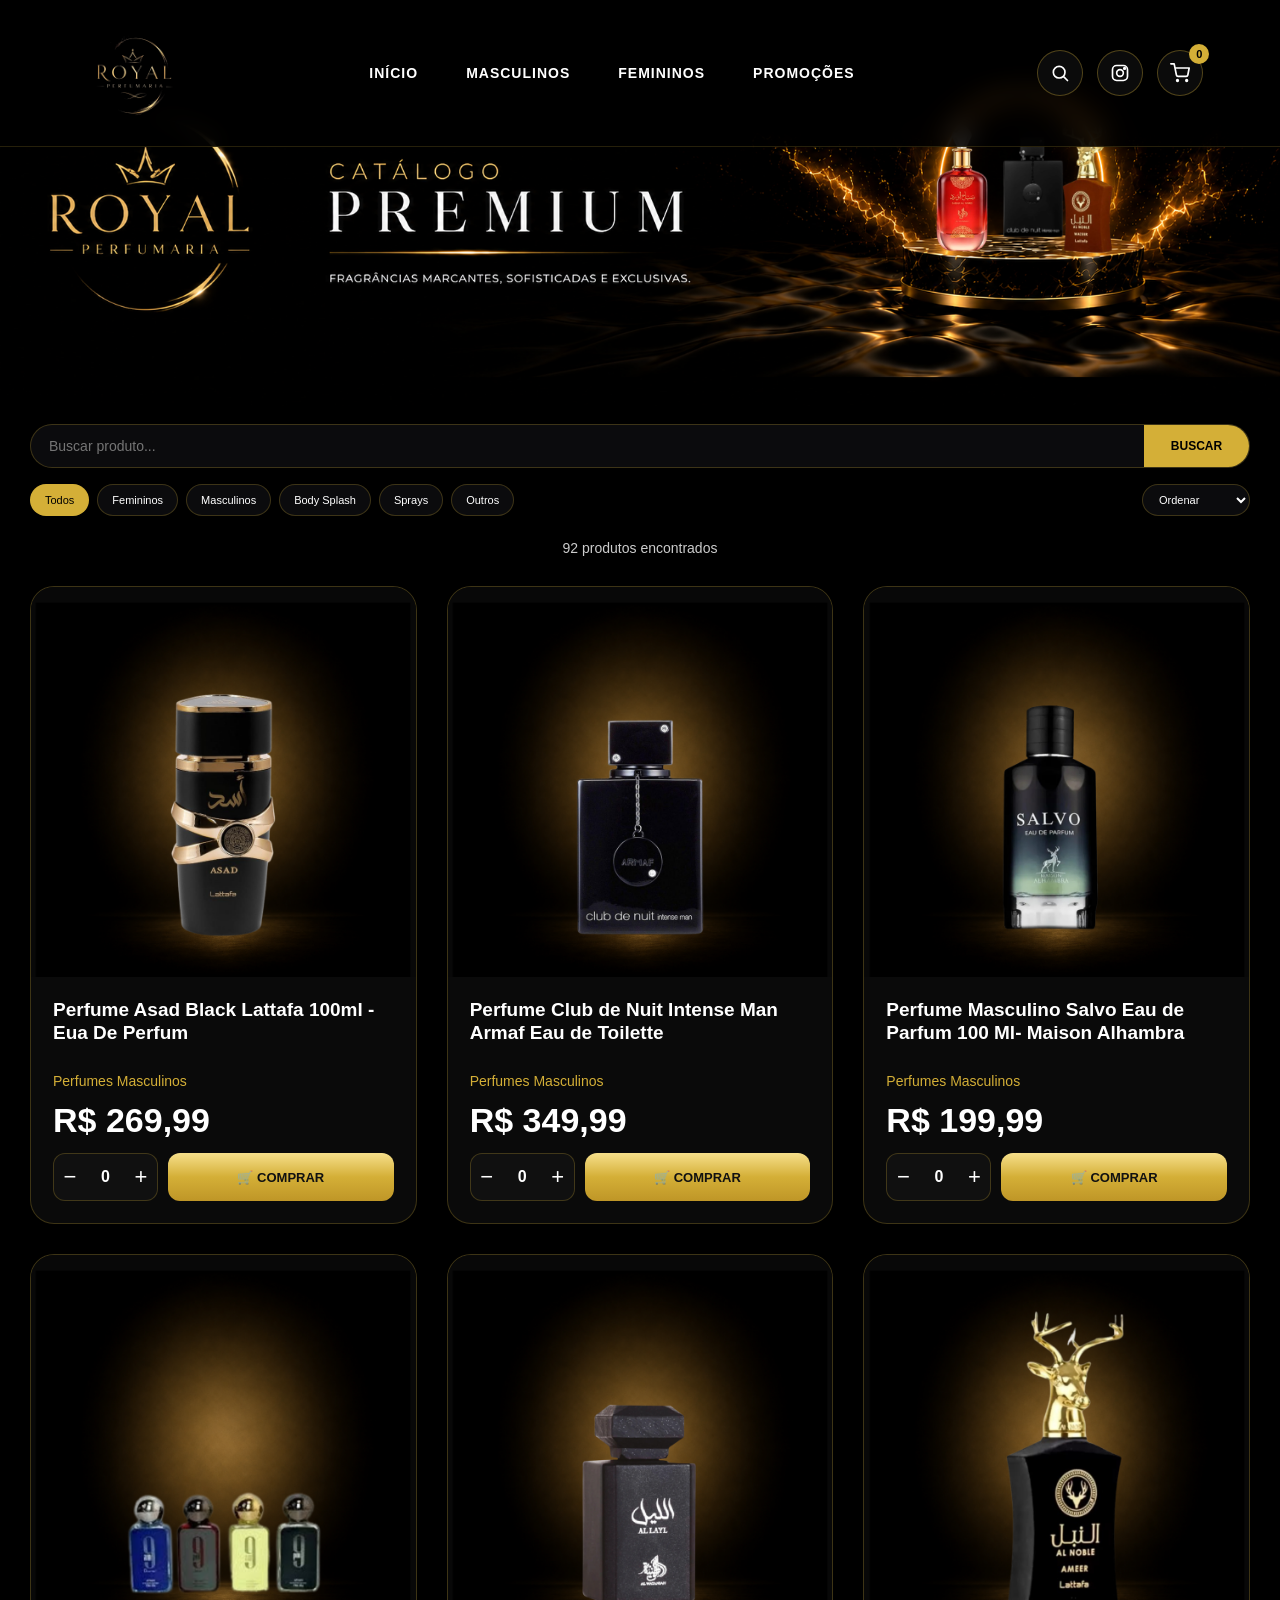
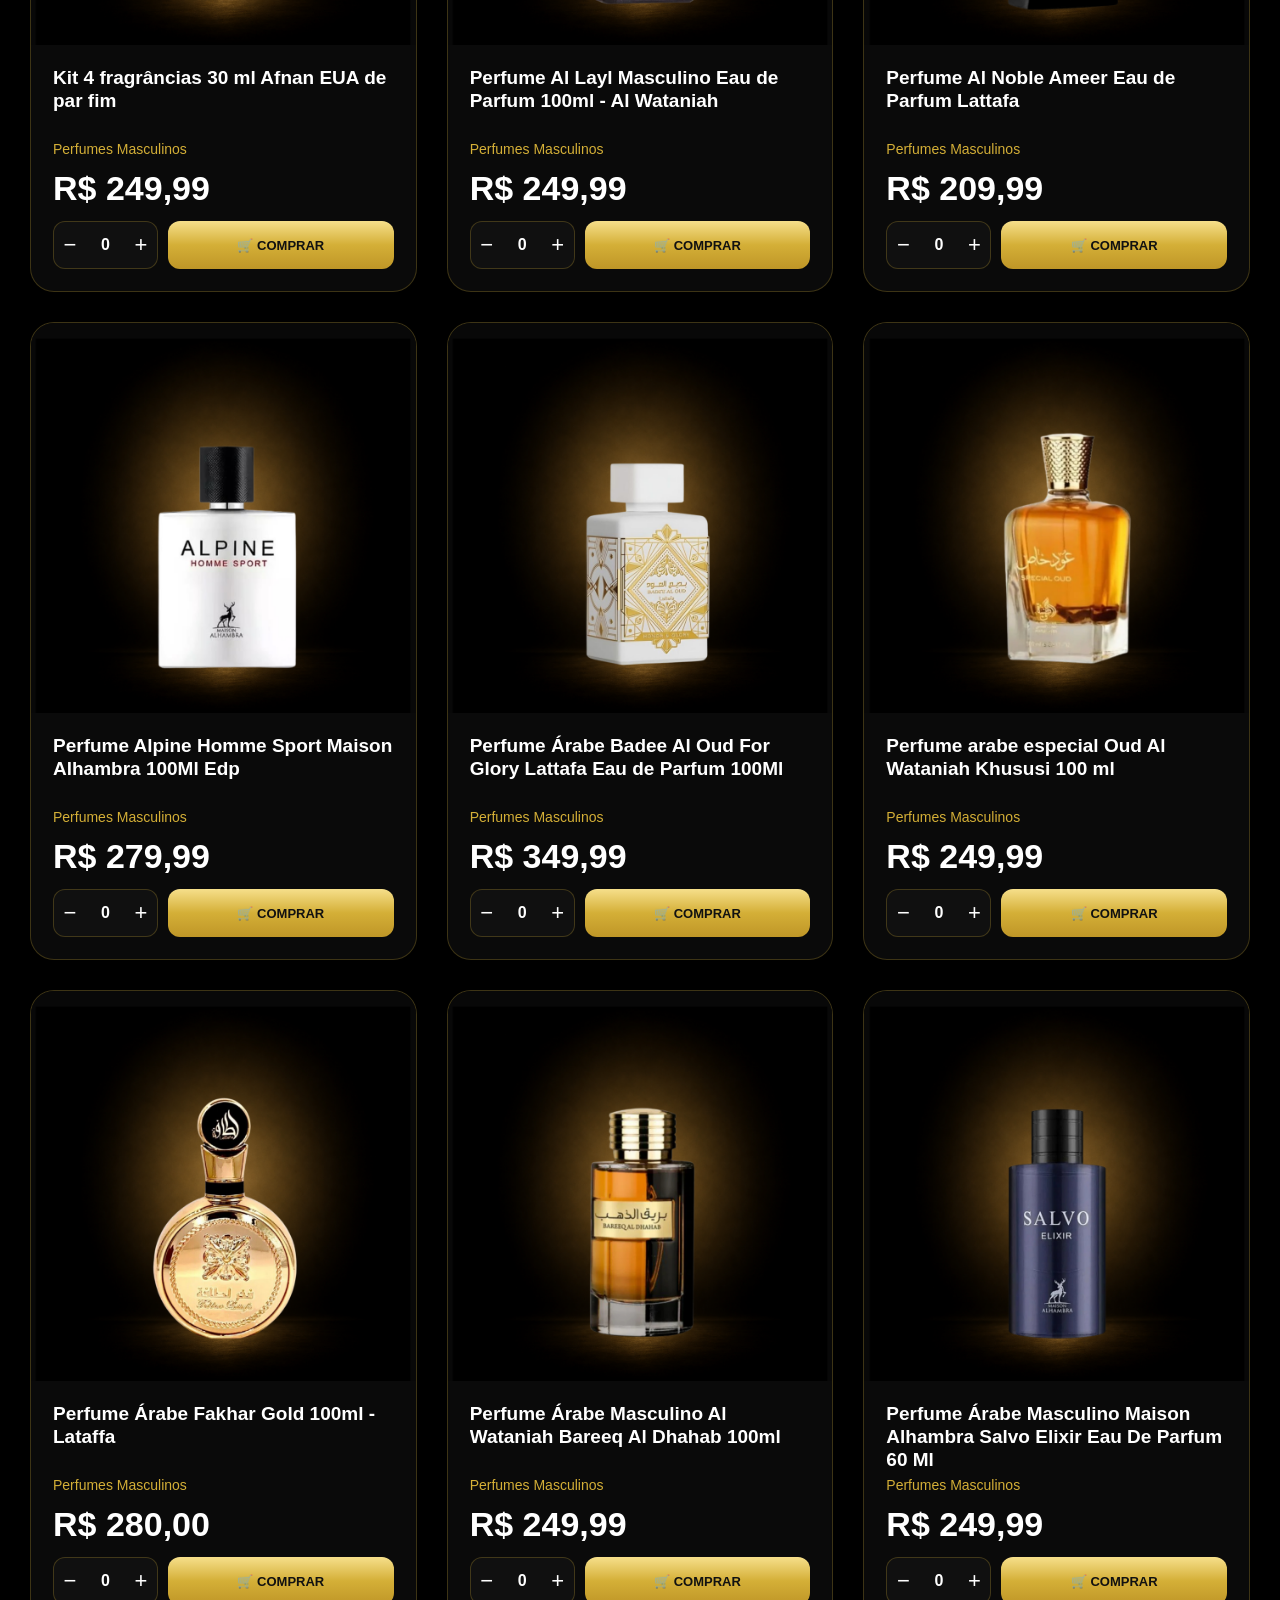
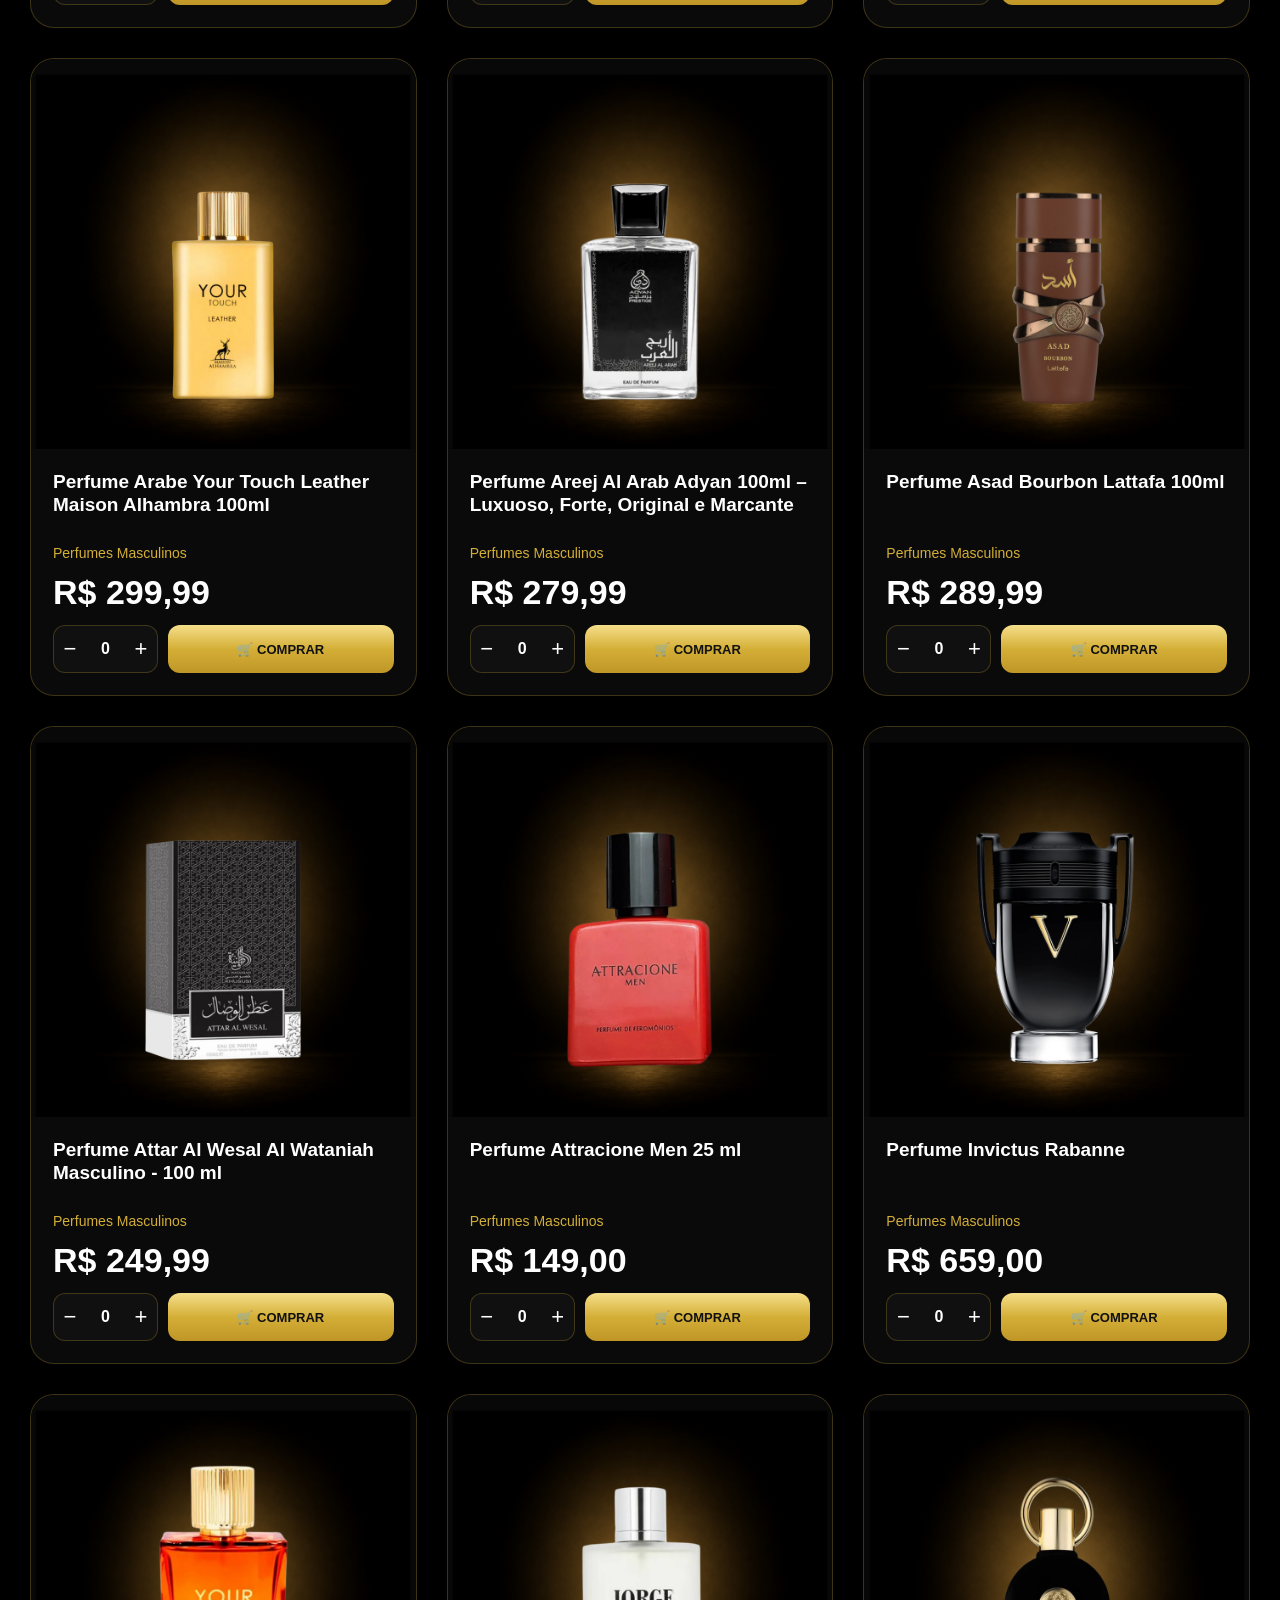
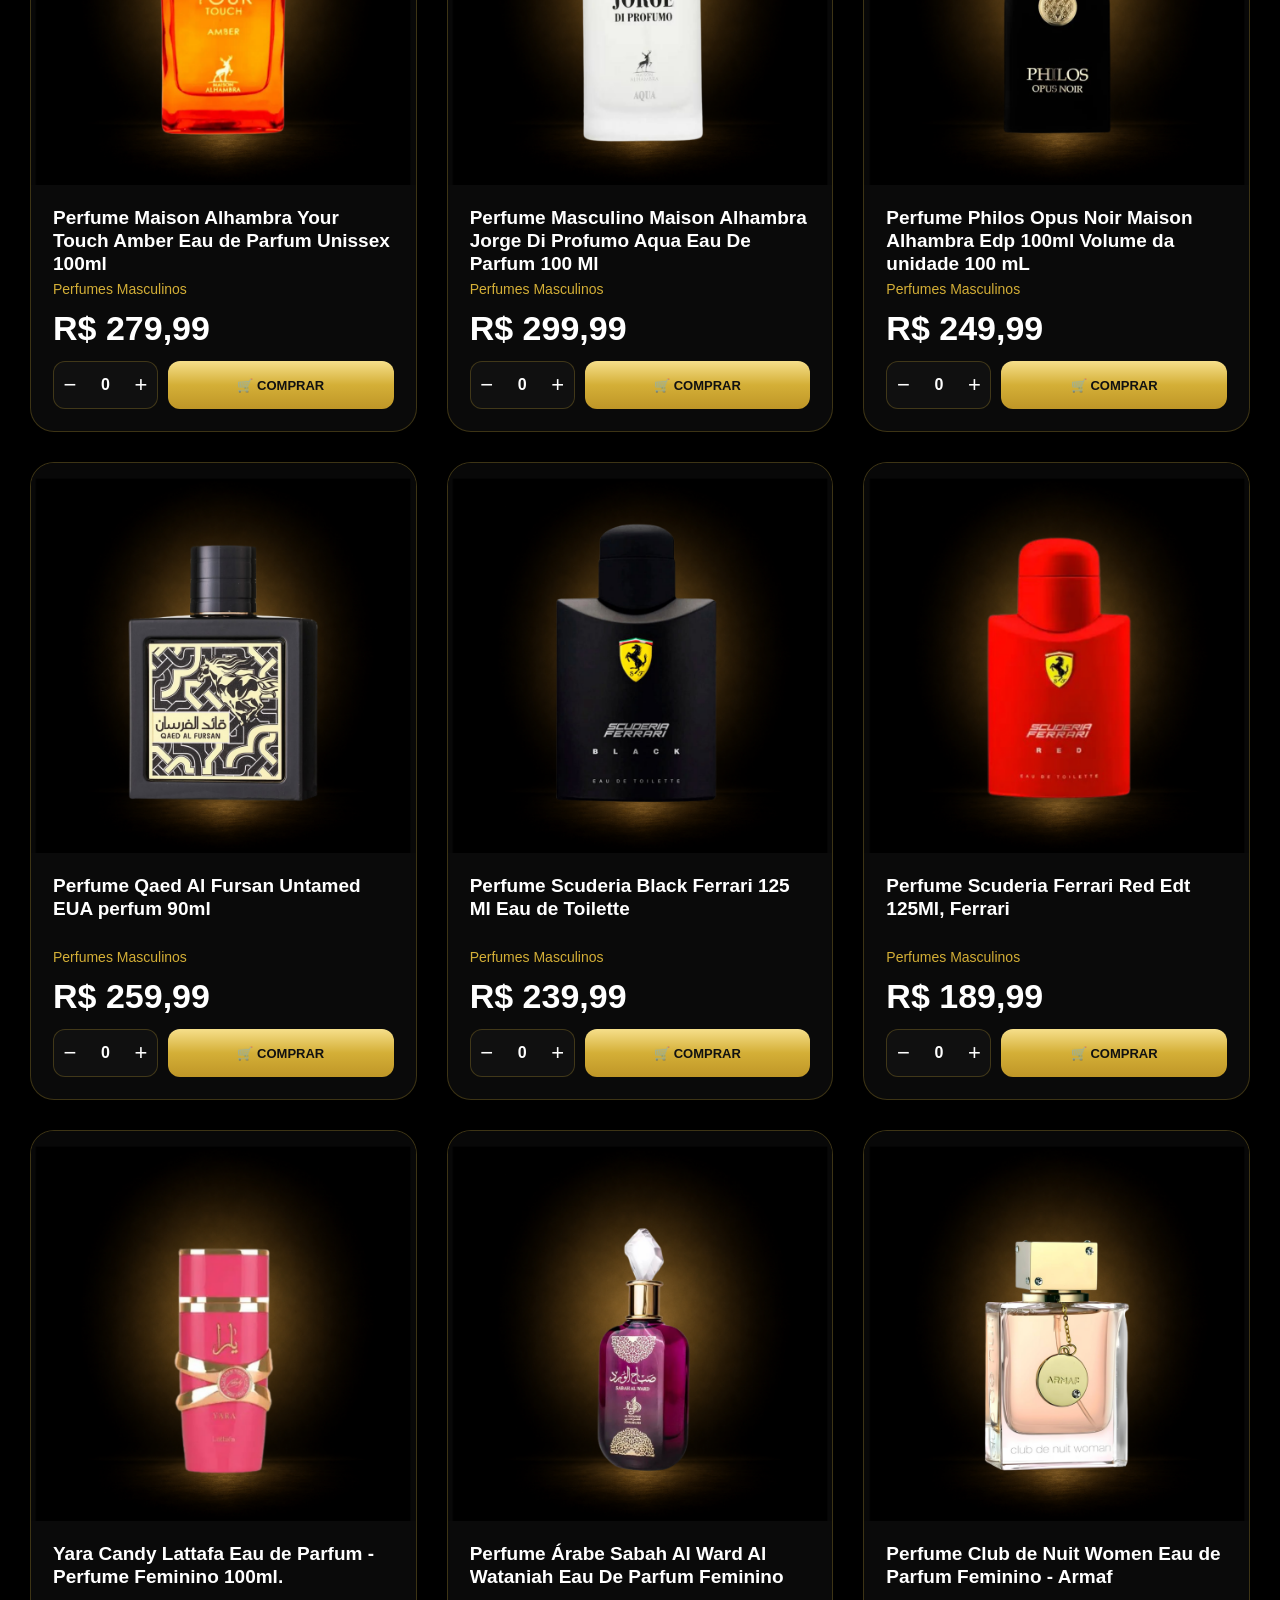
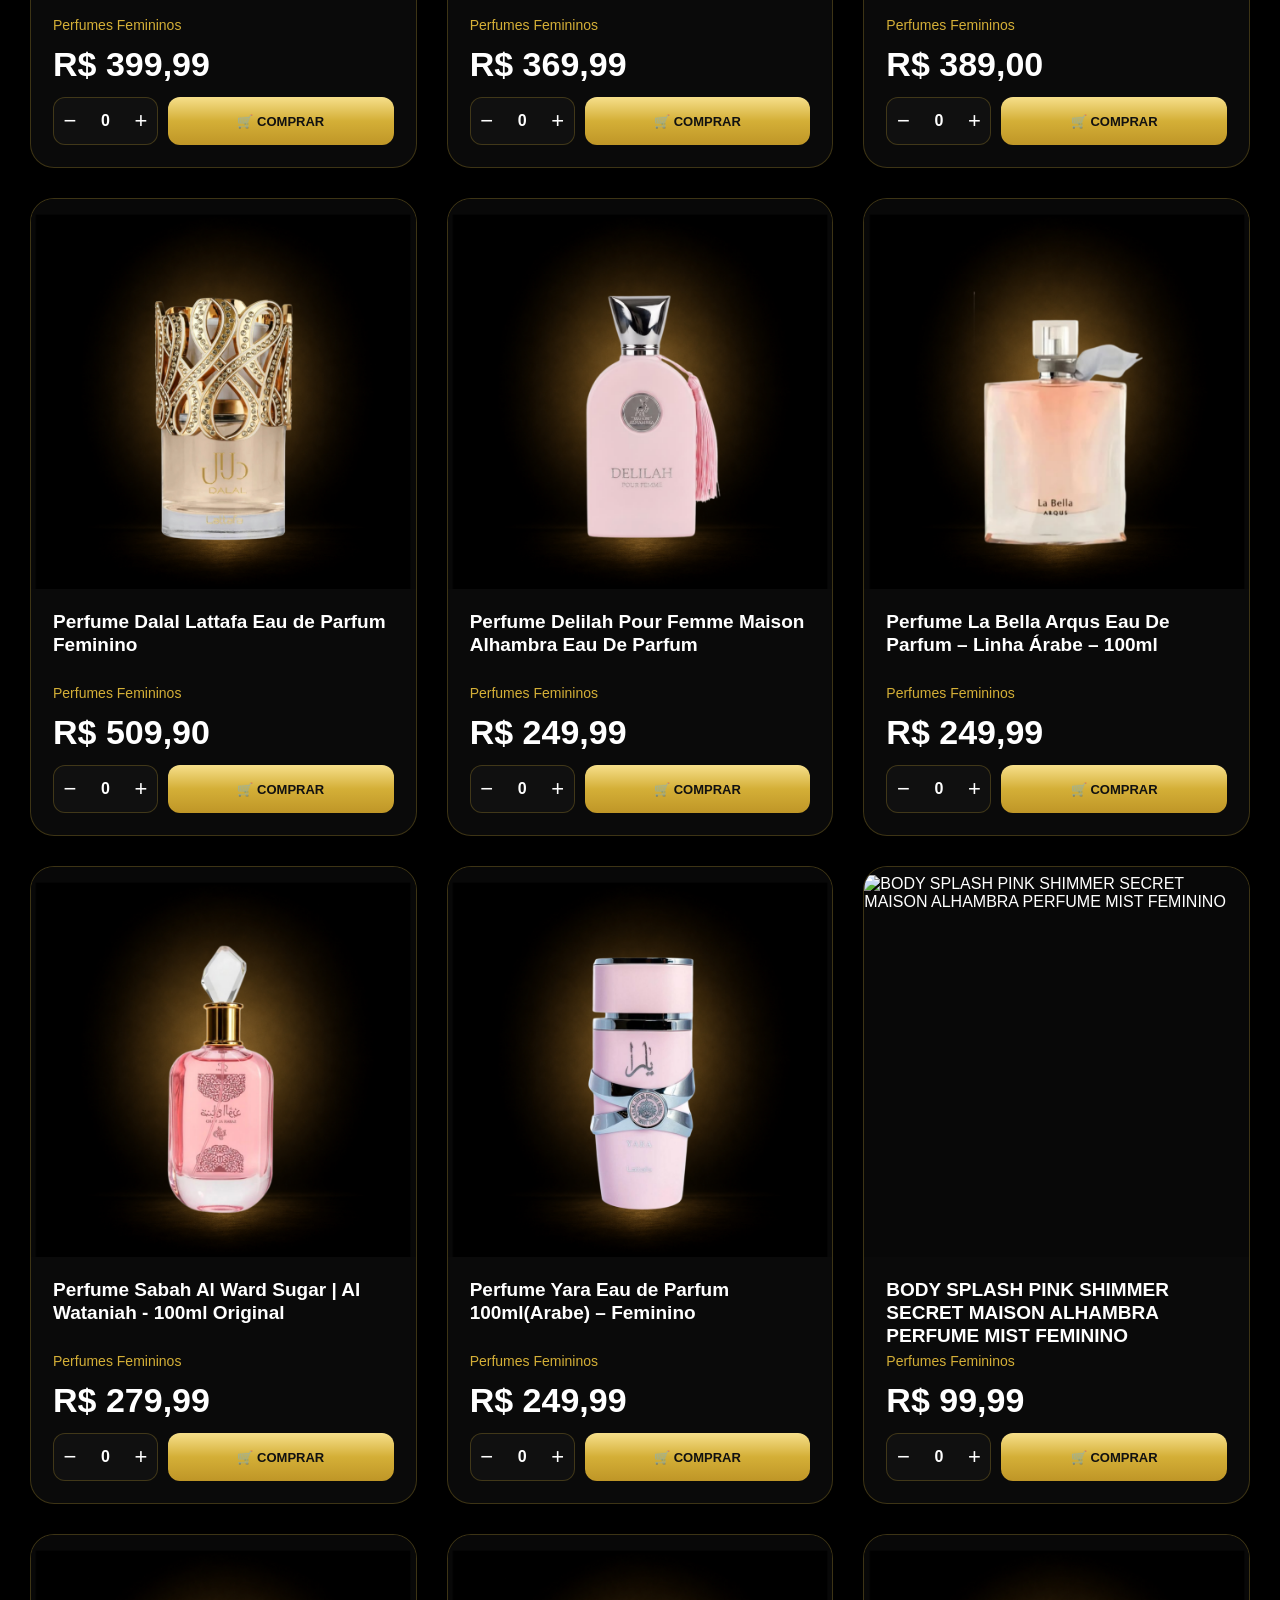
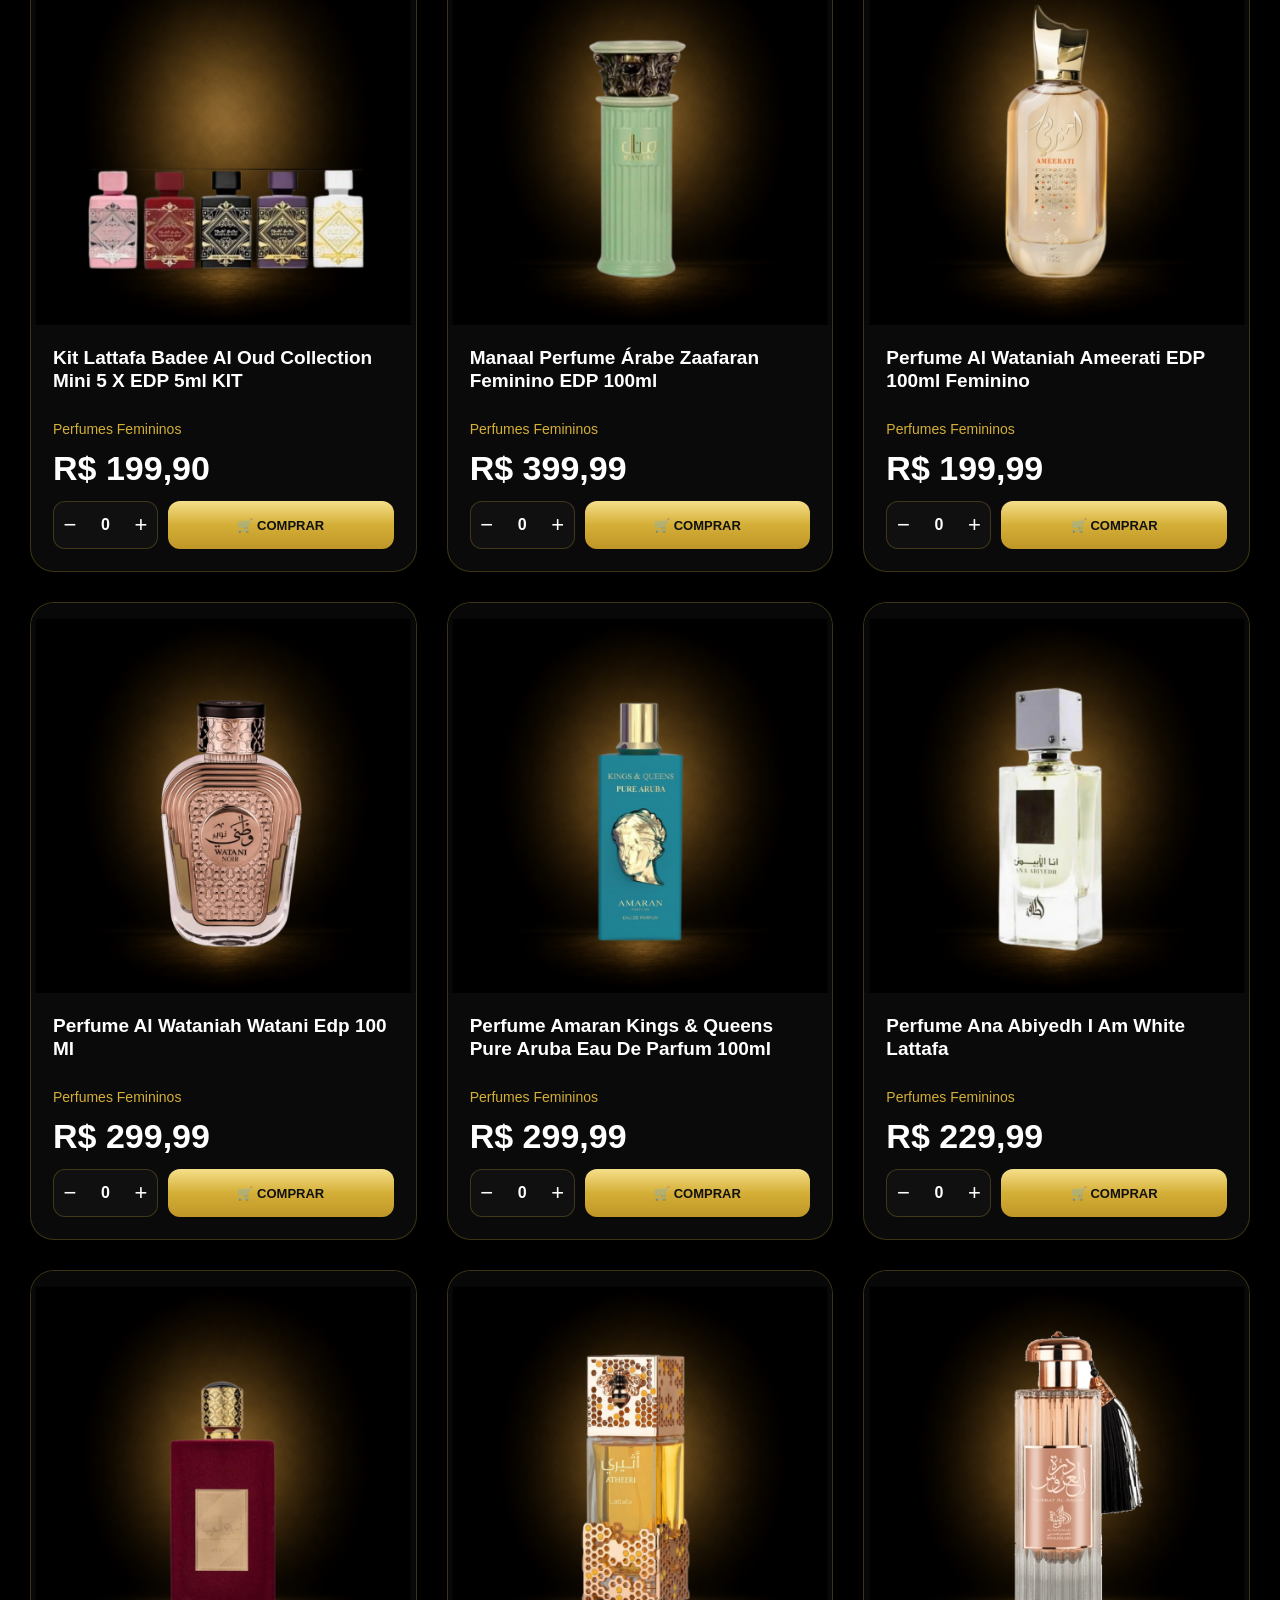
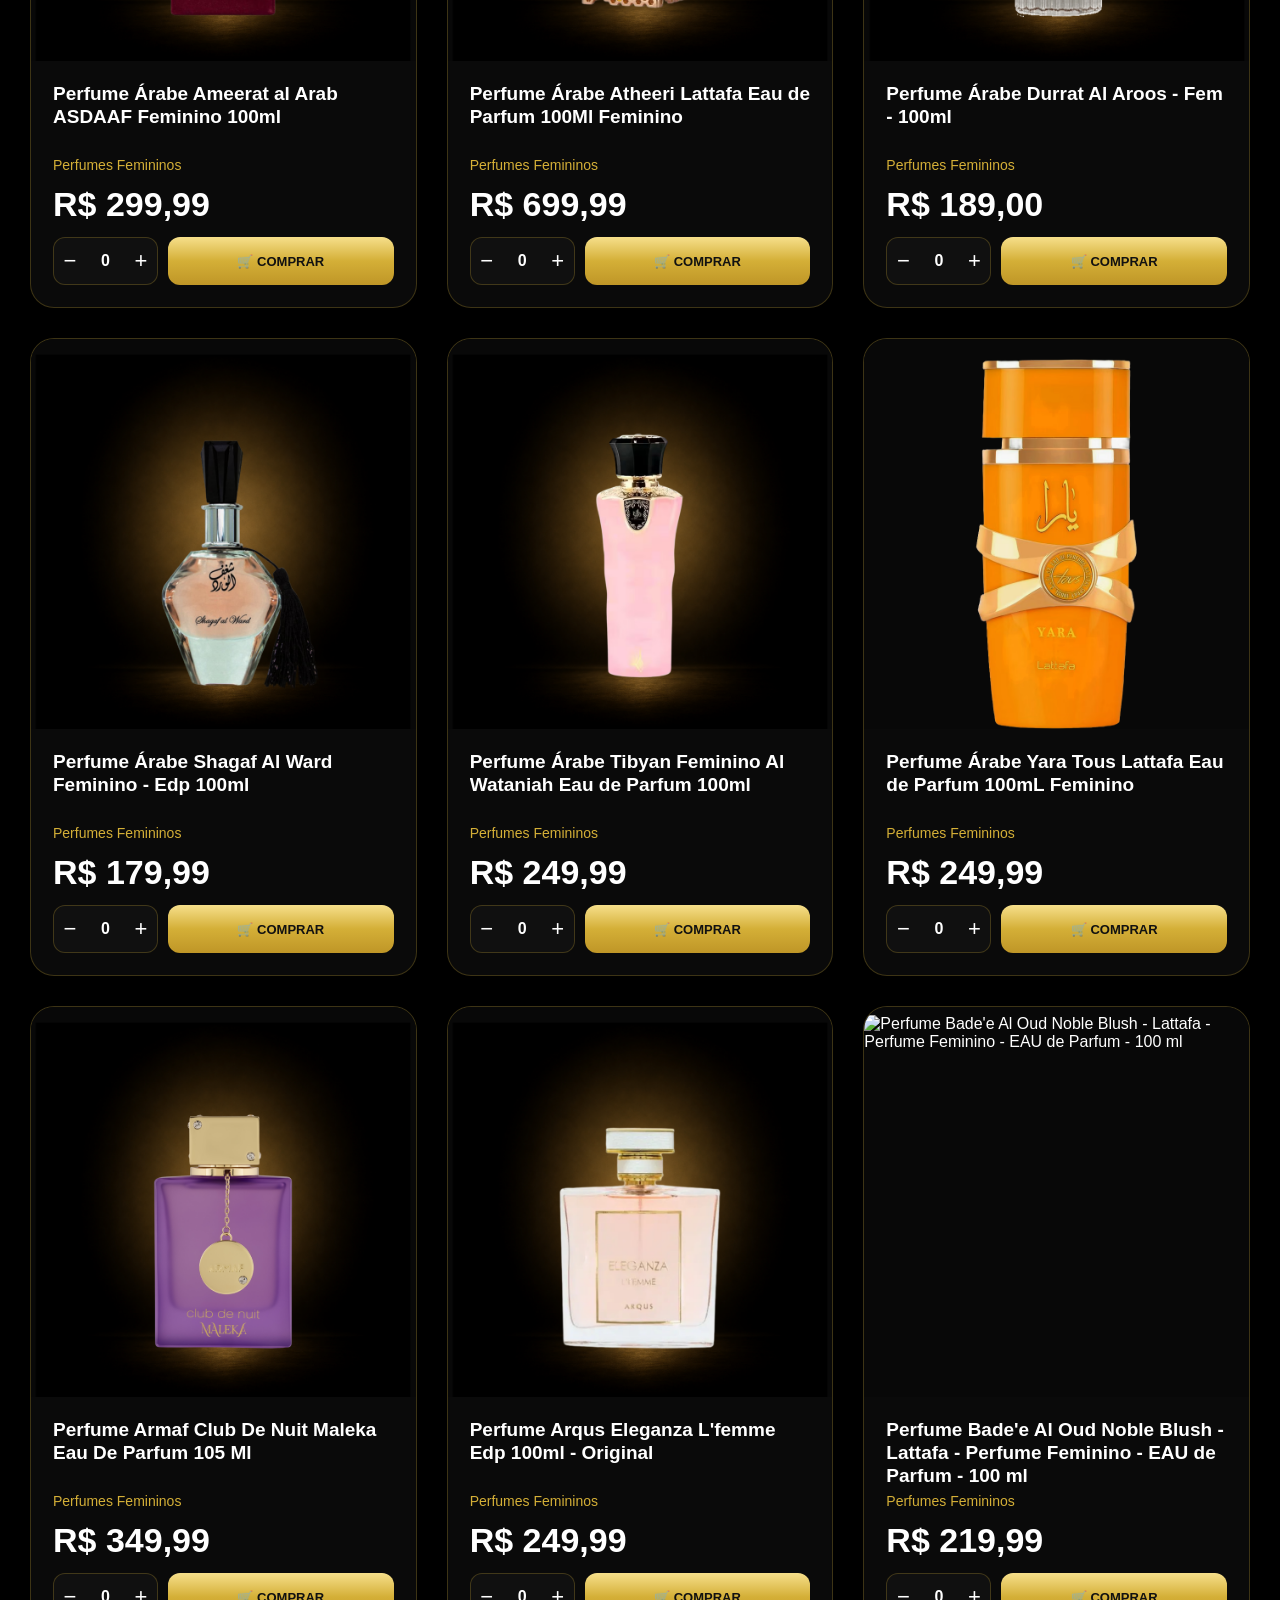
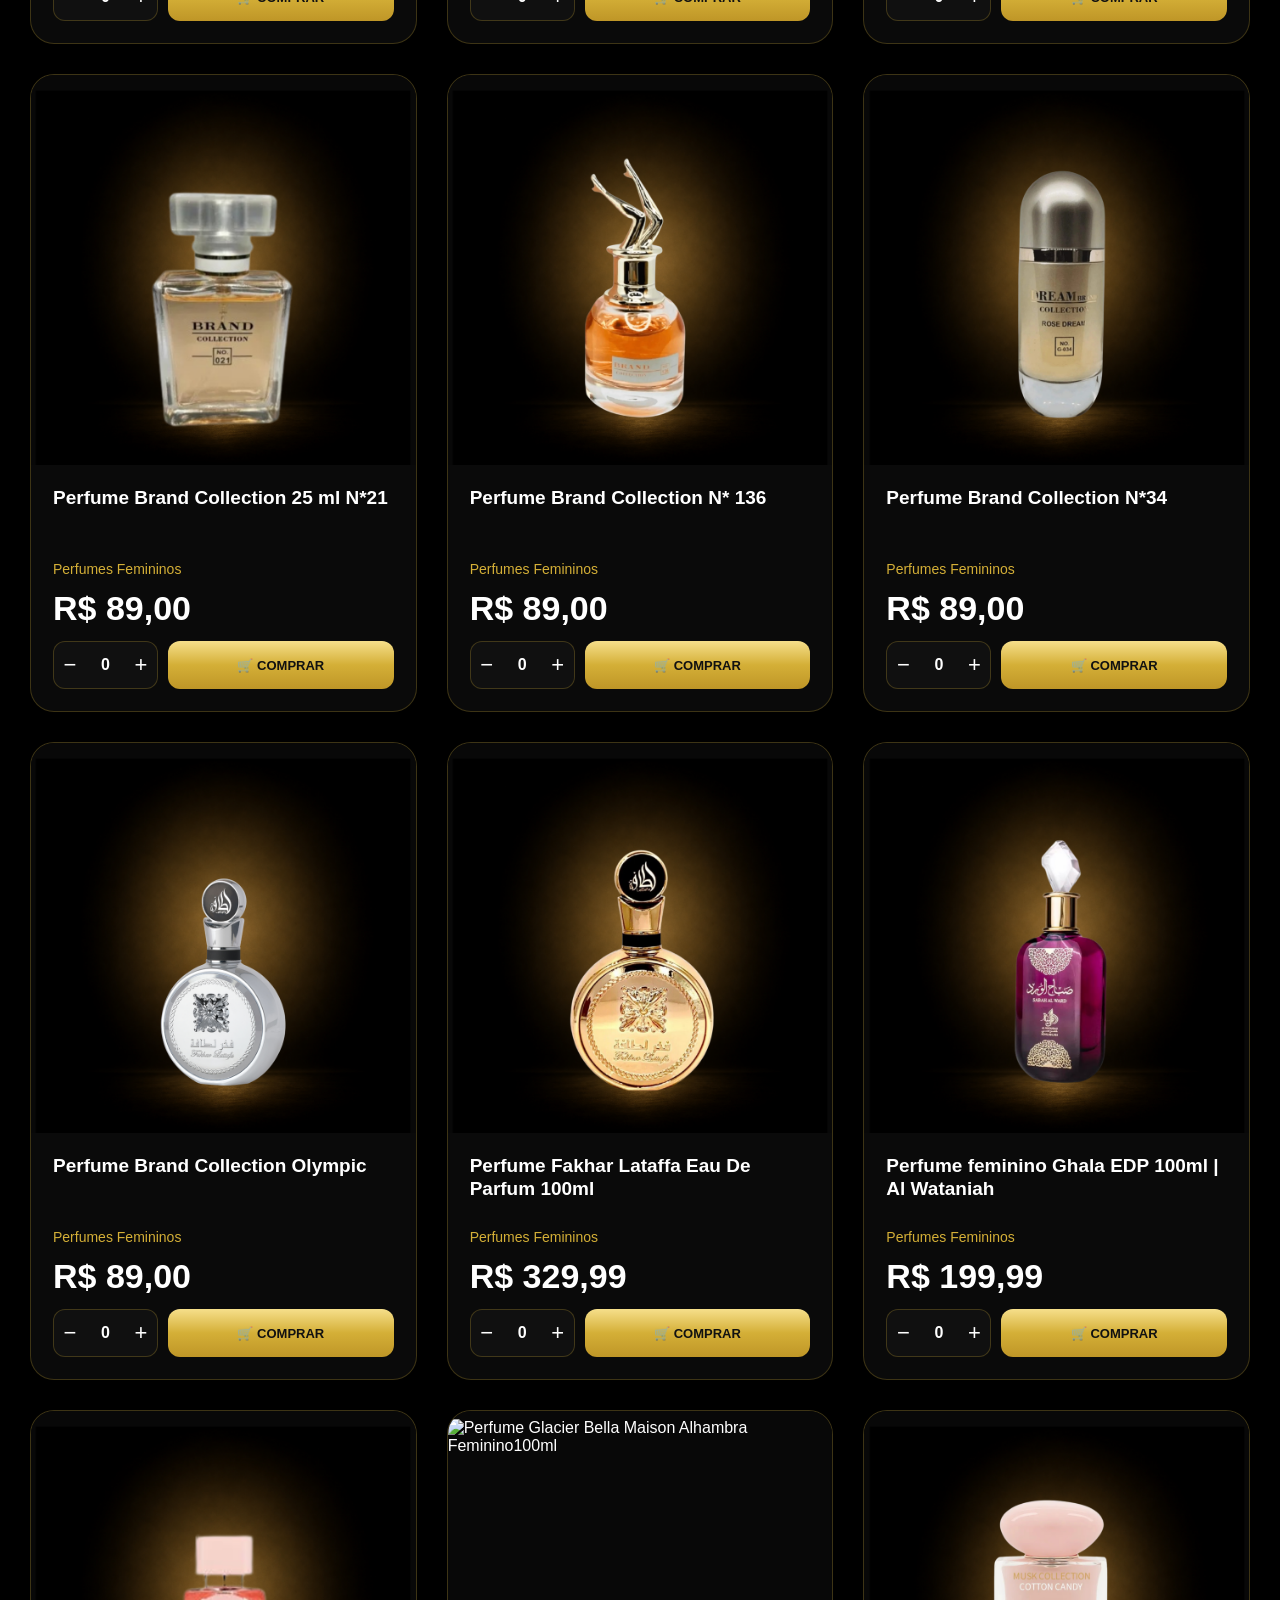
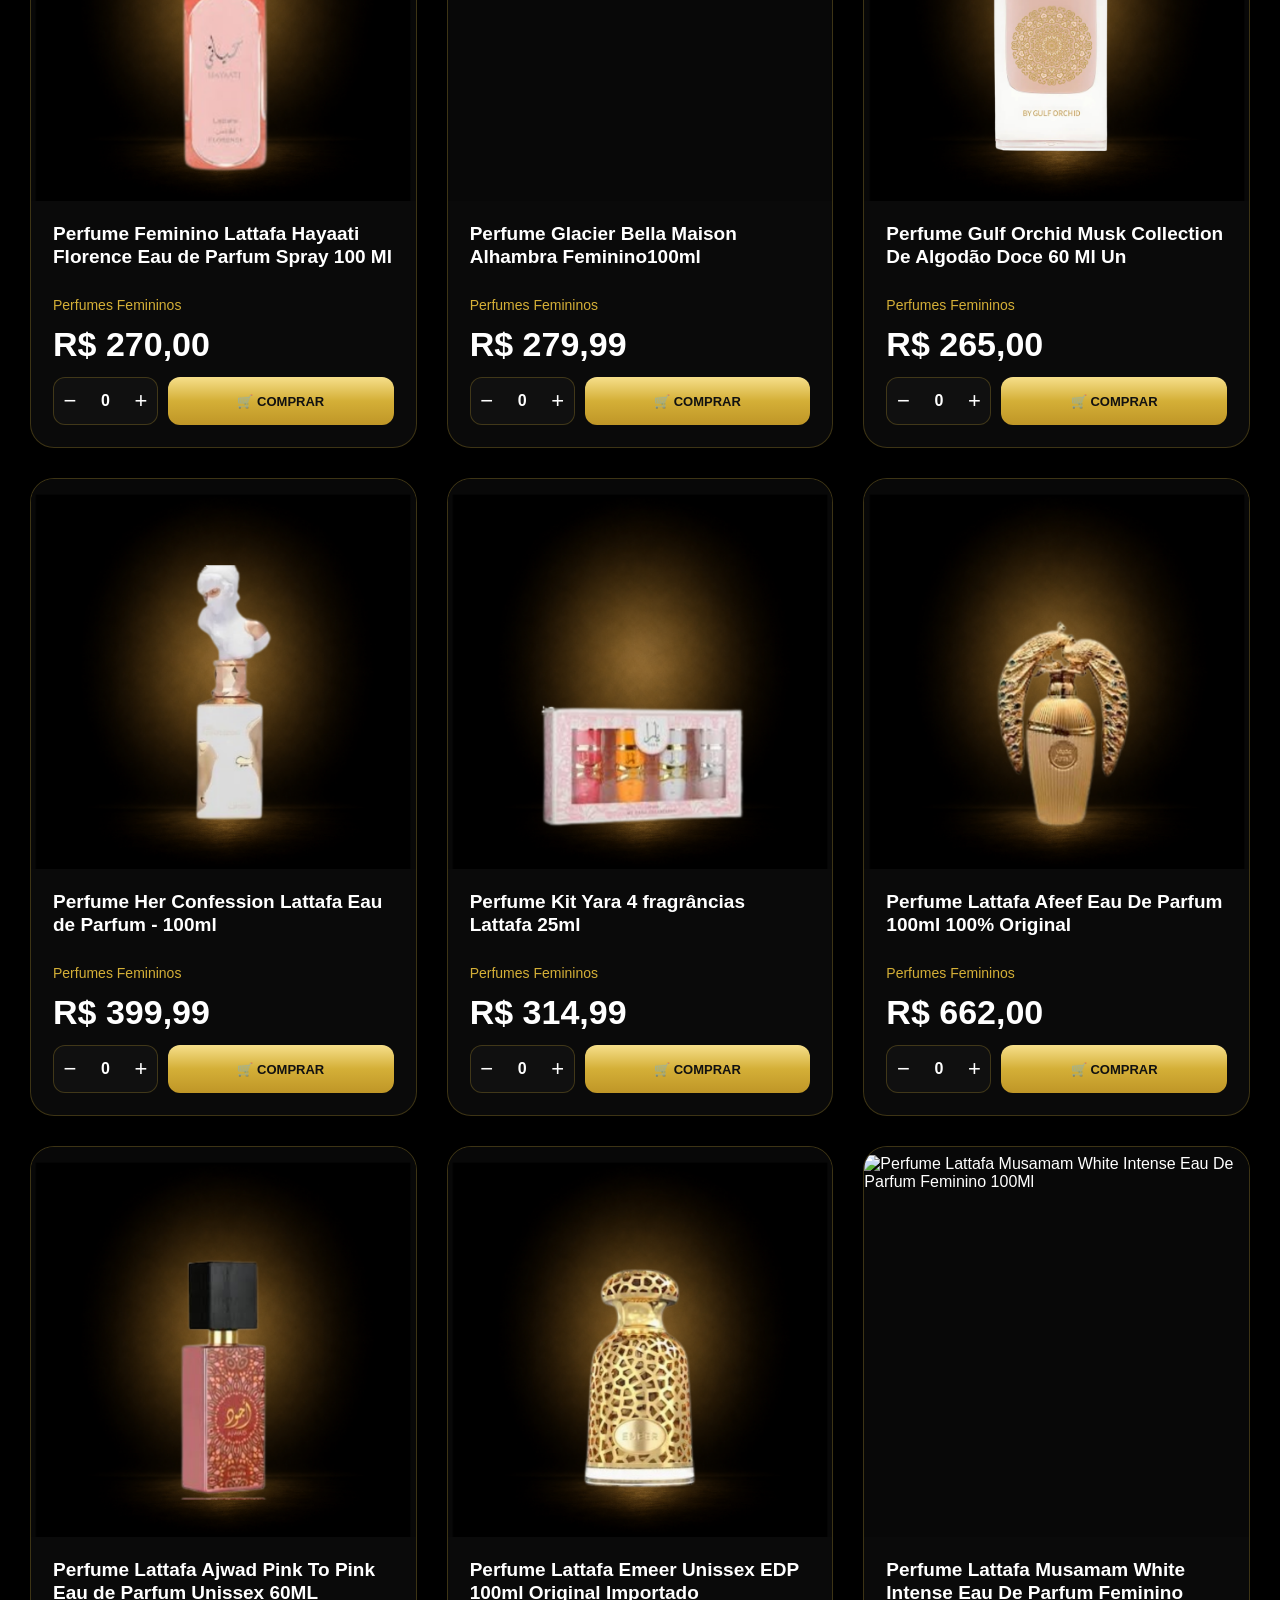
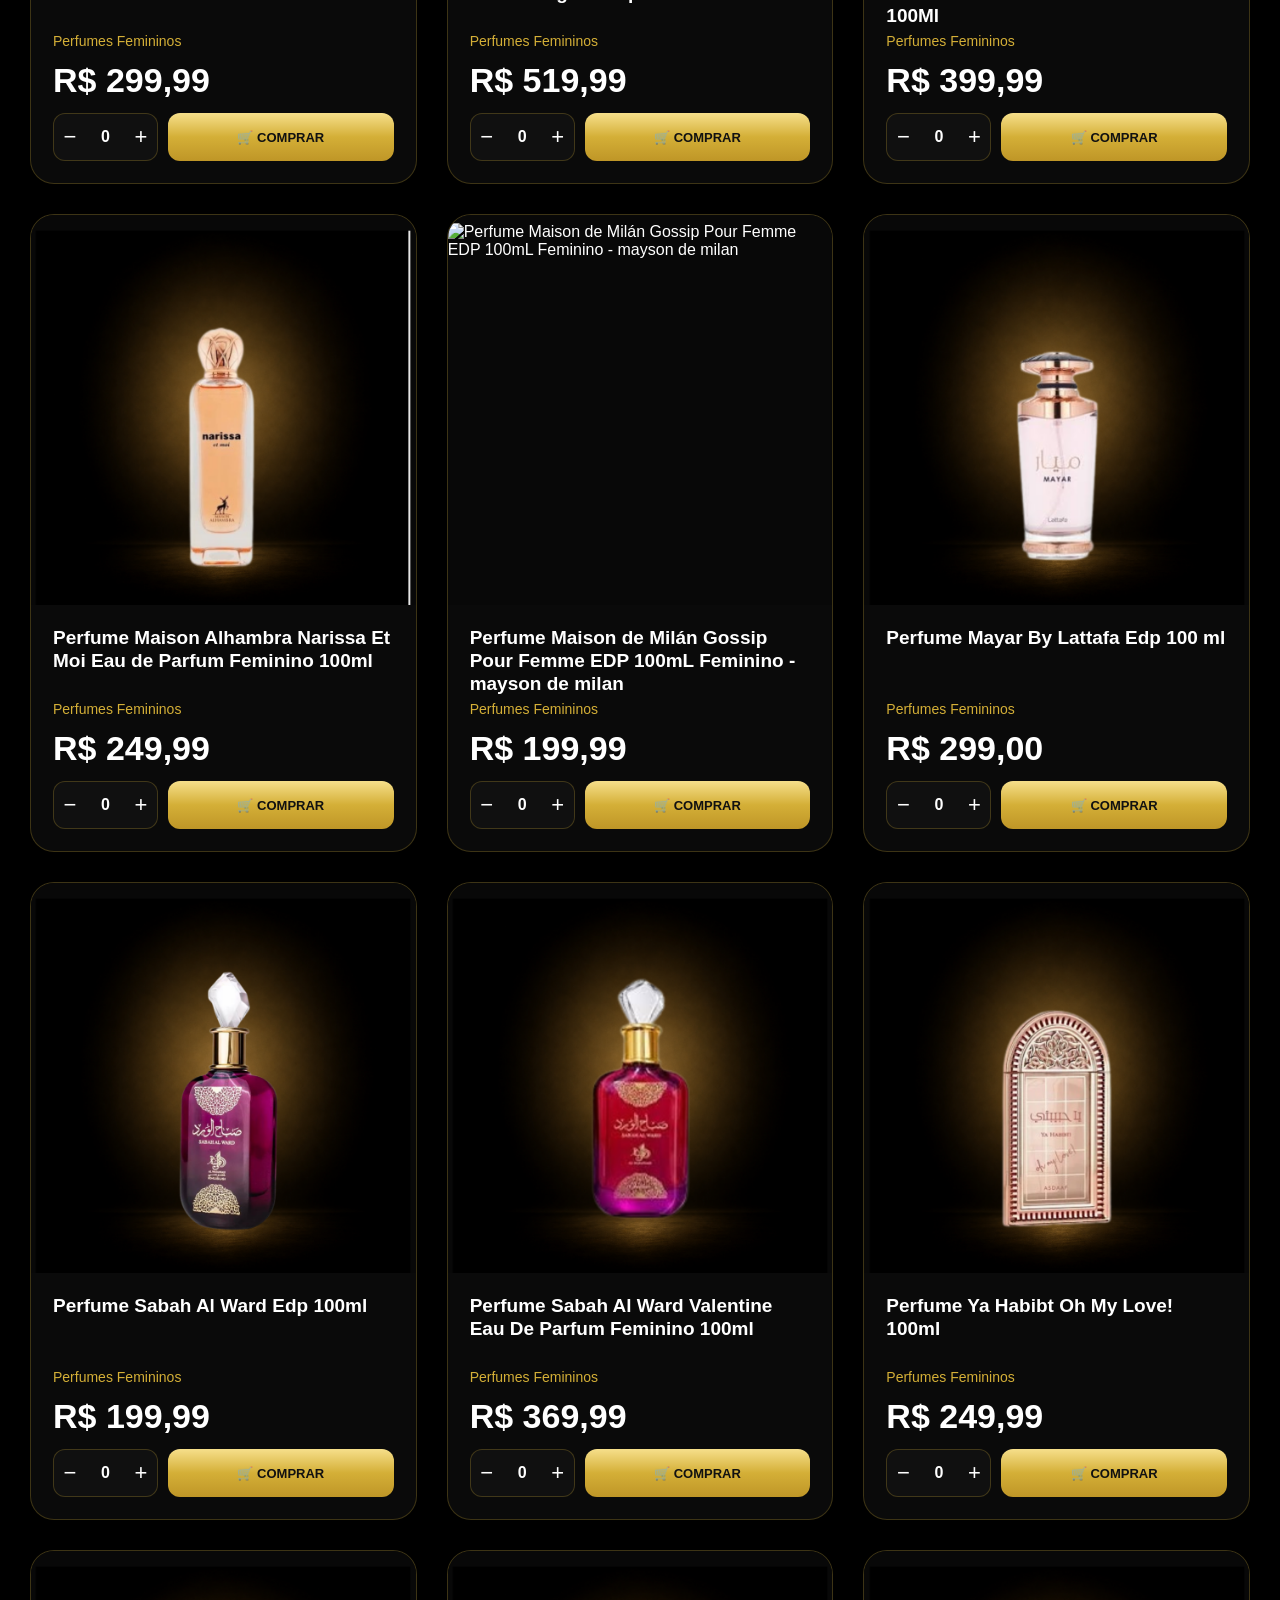
==== commit b4797cc8: "Finaliza index, catálogo, checkout e melhorias mobile" ====
--- a/catalogo.html
+++ b/catalogo.html
@@ -154,6 +154,102 @@
 
 </div>
 
+<footer class="footer">
+
+    <div class="footer-container">
+
+        <div class="footer-col">
+            <img src="logo-royal.png" alt="Royal Perfumaria" class="footer-logo">
+
+            <p>
+                Fragrâncias exclusivas para quem busca sofisticação,
+                qualidade e elegância em cada detalhe.
+            </p>
+        </div>
+
+        <div class="footer-col">
+
+            <h3>Institucional</h3>
+
+            <a href="index.html">Início</a>
+            <a href="catalogo.html">Catálogo</a>
+            <a href="#">Masculinos</a>
+            <a href="#">Femininos</a>
+
+        </div>
+        <div class="footer-col">
+
+    <h3>Redes Sociais</h3>
+
+    <div class="footer-social">
+
+        <a href="https://instagram.com/royalperfumaria"
+           target="_blank"
+           aria-label="Instagram">
+
+            <svg viewBox="0 0 24 24" fill="none" stroke="currentColor" stroke-width="1.8">
+                <rect x="3" y="3" width="18" height="18" rx="5"></rect>
+                <circle cx="12" cy="12" r="4"></circle>
+                <circle cx="17.5" cy="6.5" r=".8" fill="currentColor" stroke="none"></circle>
+            </svg>
+
+            <span>Instagram</span>
+
+        </a>
+
+        <a href="https://tiktok.com/@royalperfumaria"
+           target="_blank"
+           aria-label="TikTok">
+
+            <svg viewBox="0 0 24 24" fill="currentColor">
+                <path d="M16.5 2c.5 2.3 1.9 3.8 4.5 4v3c-1.5 0-3-.5-4.2-1.4V15c0 3.3-2.7 6-6 6s-6-2.7-6-6 2.7-6 6-6c.3 0 .6 0 .9.1v3.2c-.3-.1-.6-.2-.9-.2-1.6 0-2.9 1.3-2.9 2.9S9.3 18 10.9 18s2.9-1.3 2.9-2.9V2h2.7z"/>
+            </svg>
+
+            <span>TikTok</span>
+
+        </a>
+
+        <a href="https://wa.me/5562999999999"
+           target="_blank"
+           aria-label="WhatsApp">
+
+            <svg viewBox="0 0 24 24" fill="currentColor">
+                <path d="M20 3.9A10 10 0 0 0 4.3 16.4L3 21l4.8-1.3A10 10 0 1 0 20 3.9Zm-8 16a8 8 0 0 1-4.1-1.1l-.3-.2-2.8.8.8-2.7-.2-.3A8 8 0 1 1 12 20Zm4.4-6c-.2-.1-1.4-.7-1.6-.8s-.4-.1-.5.1-.6.8-.7 1-.3.2-.5.1a6.5 6.5 0 0 1-3.2-2.8c-.2-.3 0-.4.1-.6.1-.1.2-.3.3-.4.1-.1.1-.3.2-.4s0-.3 0-.4c0-.1-.5-1.3-.7-1.8-.2-.4-.3-.4-.5-.4h-.4c-.1 0-.4.1-.6.3-.2.2-.8.8-.8 2s.8 2.4.9 2.5c.1.2 1.7 2.7 4.1 3.7.6.3 1 .5 1.4.6.6.2 1.2.2 1.6.1.5-.1 1.4-.6 1.6-1.2.2-.6.2-1.1.1-1.2-.1-.1-.2-.2-.4-.3Z"/>
+            </svg>
+
+            <span>WhatsApp</span>
+
+        </a>
+
+    </div>
+
+</div>
+
+        <div class="footer-col">
+
+            <h3>Pagamento</h3>
+
+            <div class="pagamentos">
+
+                <span>PIX</span>
+                <span>Visa</span>
+                <span>Master</span>
+                <span>Elo</span>
+
+            </div>
+
+        </div>
+
+    </div>
+
+    <div class="footer-bottom">
+
+        © 2026 Royal Perfumaria • Todos os direitos reservados
+
+    </div>
+
+</footer>
+
 <script src="produtos.js"></script>
 <script src="../js/carrinho.js"></script>
 <script src="catalogo.js"></script>
--- a/catalogo.css
+++ b/catalogo.css
@@ -727,4 +727,148 @@
 #irCheckout{
     background:#d4af37;
     color:#000;
+}
+/*======================
+        FOOTER
+=======================*/
+
+.footer{
+    background:#050505;
+    border-top:1px solid rgba(212,175,55,.15);
+    margin-top:70px;
+}
+
+.footer-container{
+    max-width:1300px;
+    margin:auto;
+    padding:60px 6%;
+    display:grid;
+    grid-template-columns:2fr 1fr 1fr 1fr;
+    gap:45px;
+}
+
+.footer-logo{
+    width:140px;
+    margin-bottom:20px;
+}
+
+.footer p{
+    color:#bfbfbf;
+    line-height:1.7;
+    font-size:14px;
+    max-width:340px;
+}
+
+.footer-col h3{
+    color:#d4af37;
+    margin-bottom:20px;
+    font-size:18px;
+}
+
+.footer-col{
+    display:flex;
+    flex-direction:column;
+    gap:12px;
+}
+
+.footer-col a,
+.footer-col span{
+    color:#cfcfcf;
+    text-decoration:none;
+    transition:.25s;
+    font-size:14px;
+}
+
+.footer-col a:hover{
+    color:#d4af37;
+    transform:translateX(5px);
+}
+
+.pagamentos{
+    display:flex;
+    flex-wrap:wrap;
+    gap:10px;
+}
+
+.pagamentos span{
+    padding:8px 14px;
+    border-radius:10px;
+    border:1px solid rgba(212,175,55,.25);
+    background:#0d0d0d;
+    color:#d4af37;
+    font-size:12px;
+    font-weight:700;
+}
+
+.footer-bottom{
+    border-top:1px solid rgba(212,175,55,.1);
+    padding:18px;
+    text-align:center;
+    color:#888;
+    font-size:13px;
+}
+
+/*======================
+      MOBILE
+=======================*/
+
+@media(max-width:900px){
+
+.footer-container{
+    grid-template-columns:1fr;
+    text-align:center;
+    gap:35px;
+}
+
+.footer-logo{
+    margin:auto auto 18px;
+}
+
+.footer p{
+    margin:auto;
+}
+
+.pagamentos{
+    justify-content:center;
+}
+
+.footer-col{
+    align-items:center;
+}
+
+}
+.footer-social{
+    display:flex;
+    flex-direction:column;
+    gap:14px;
+}
+
+.footer-social a{
+    display:flex;
+    align-items:center;
+    gap:12px;
+    color:#d9d9d9;
+    text-decoration:none;
+    transition:.25s;
+}
+
+.footer-social svg{
+    width:22px;
+    height:22px;
+    color:#d4af37;
+    flex-shrink:0;
+    transition:.25s;
+}
+
+.footer-social span{
+    font-size:14px;
+}
+
+.footer-social a:hover{
+    color:#d4af37;
+    transform:translateX(6px);
+}
+
+.footer-social a:hover svg{
+    transform:scale(1.15);
 }
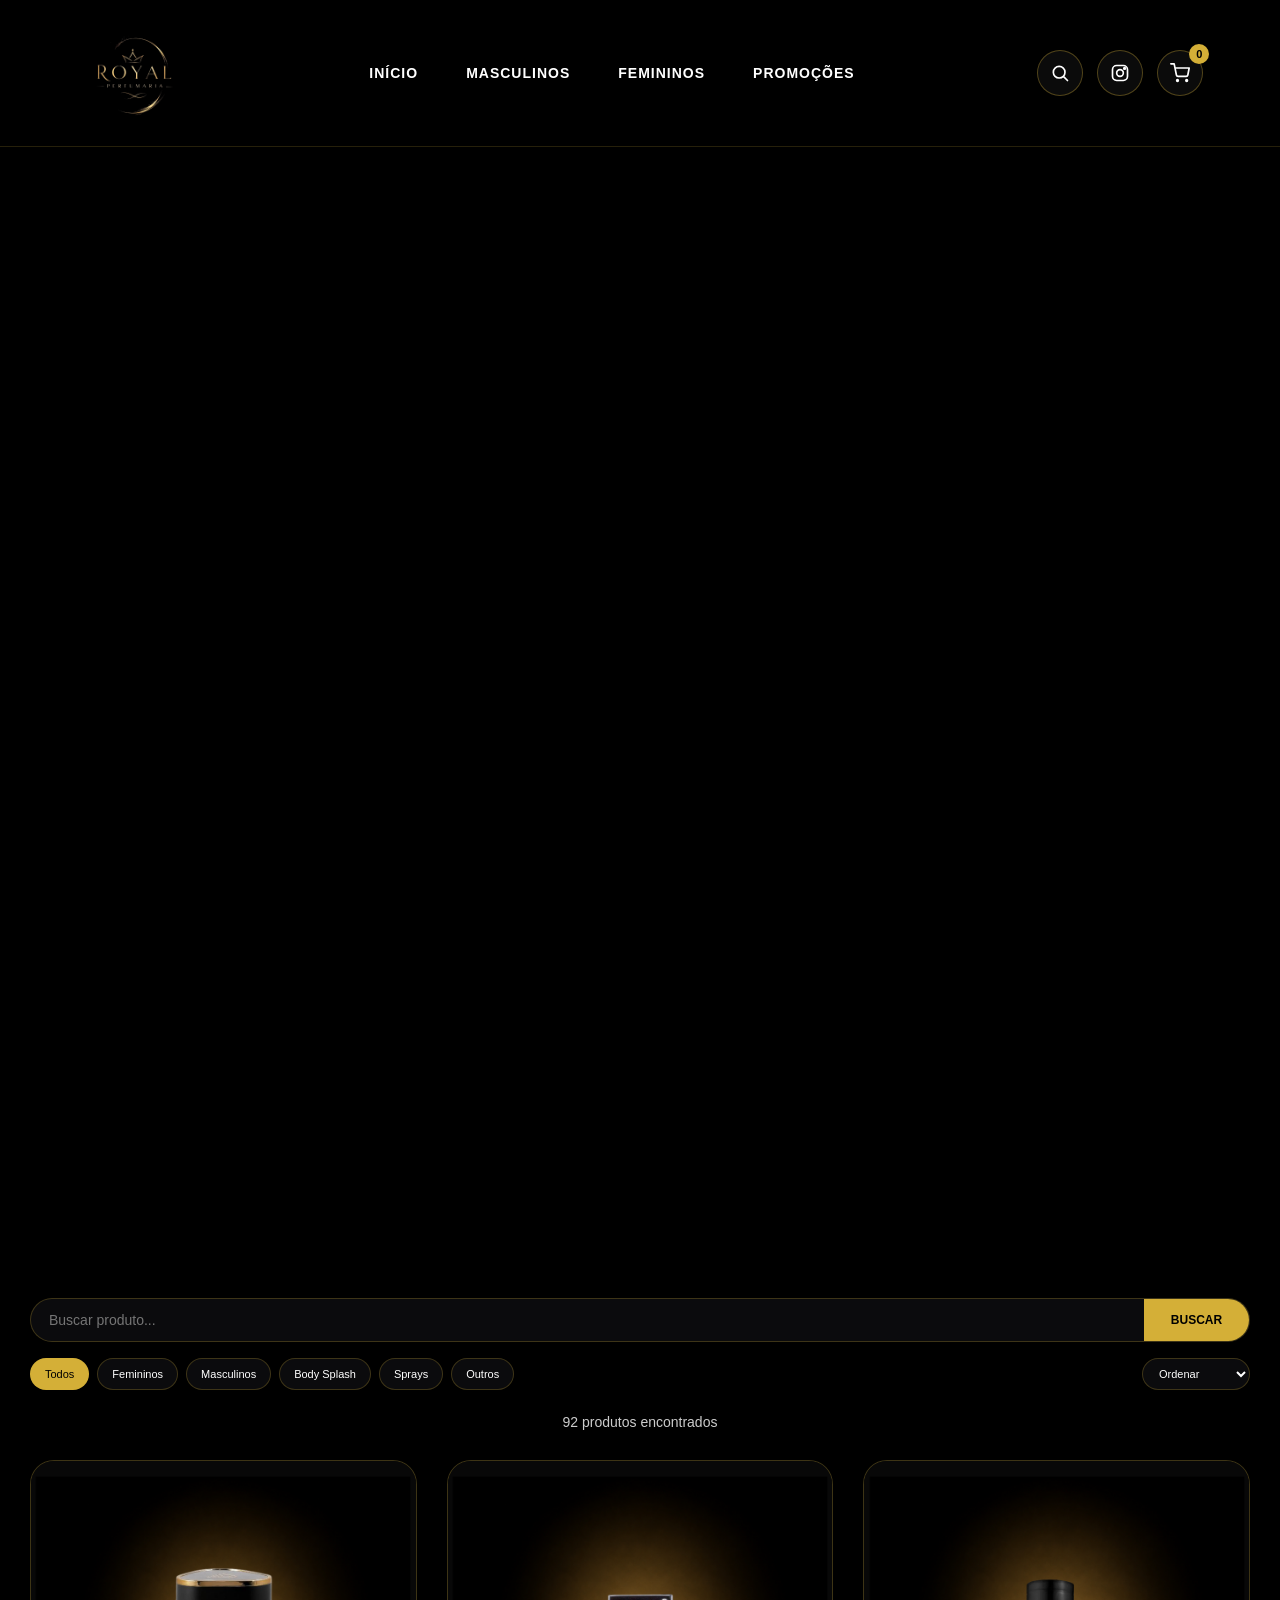
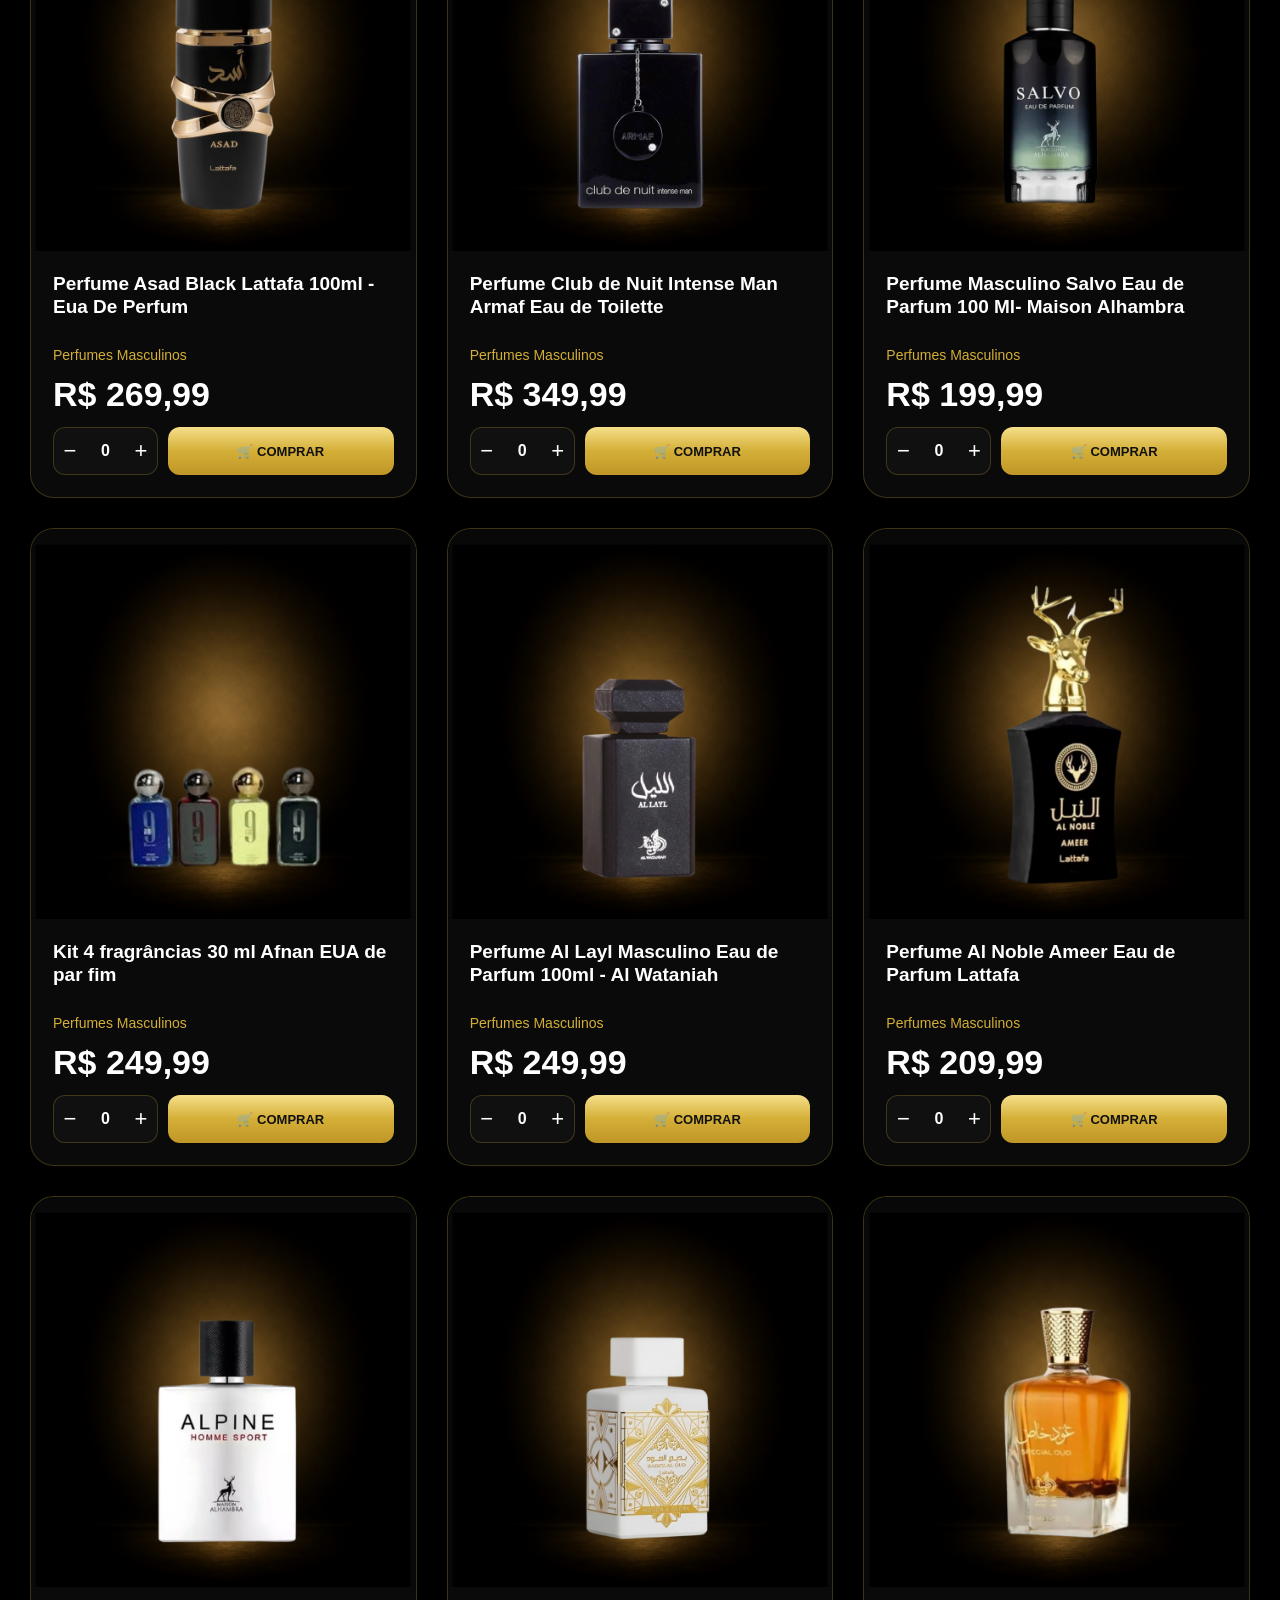
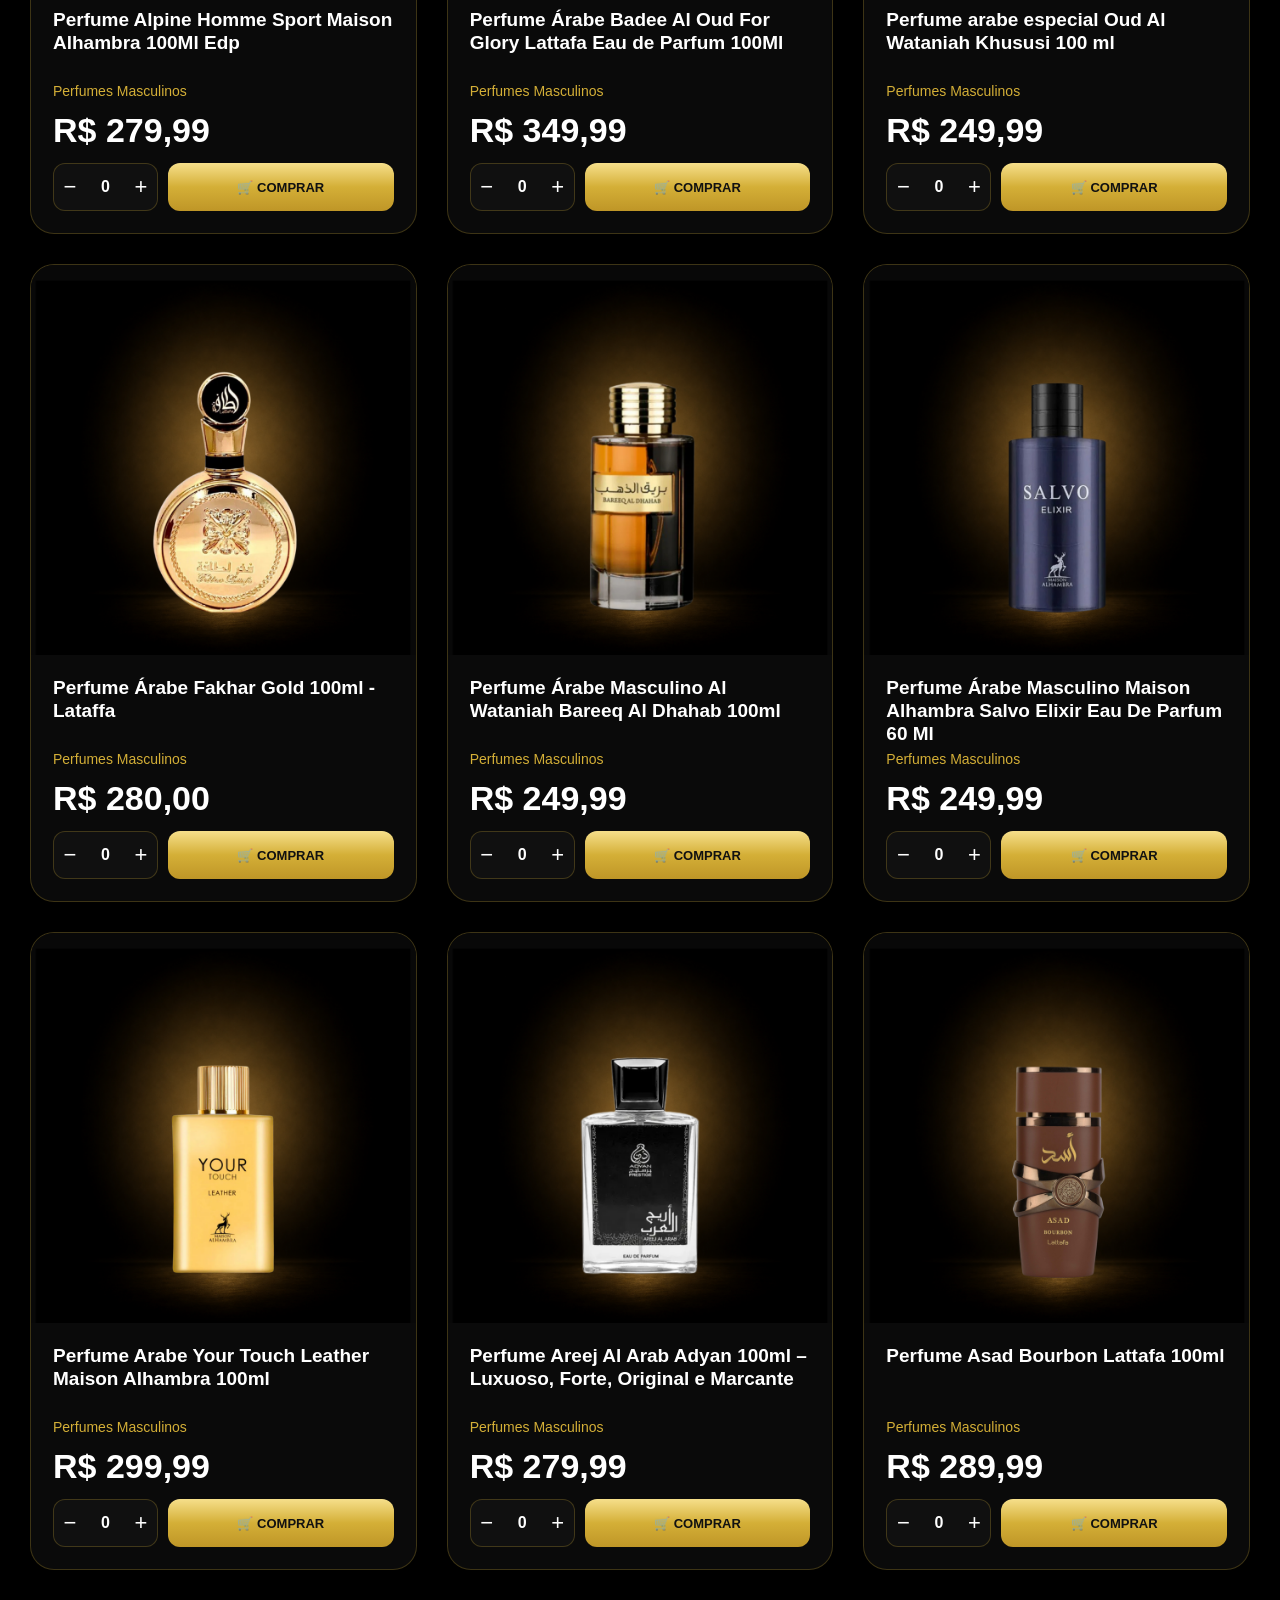
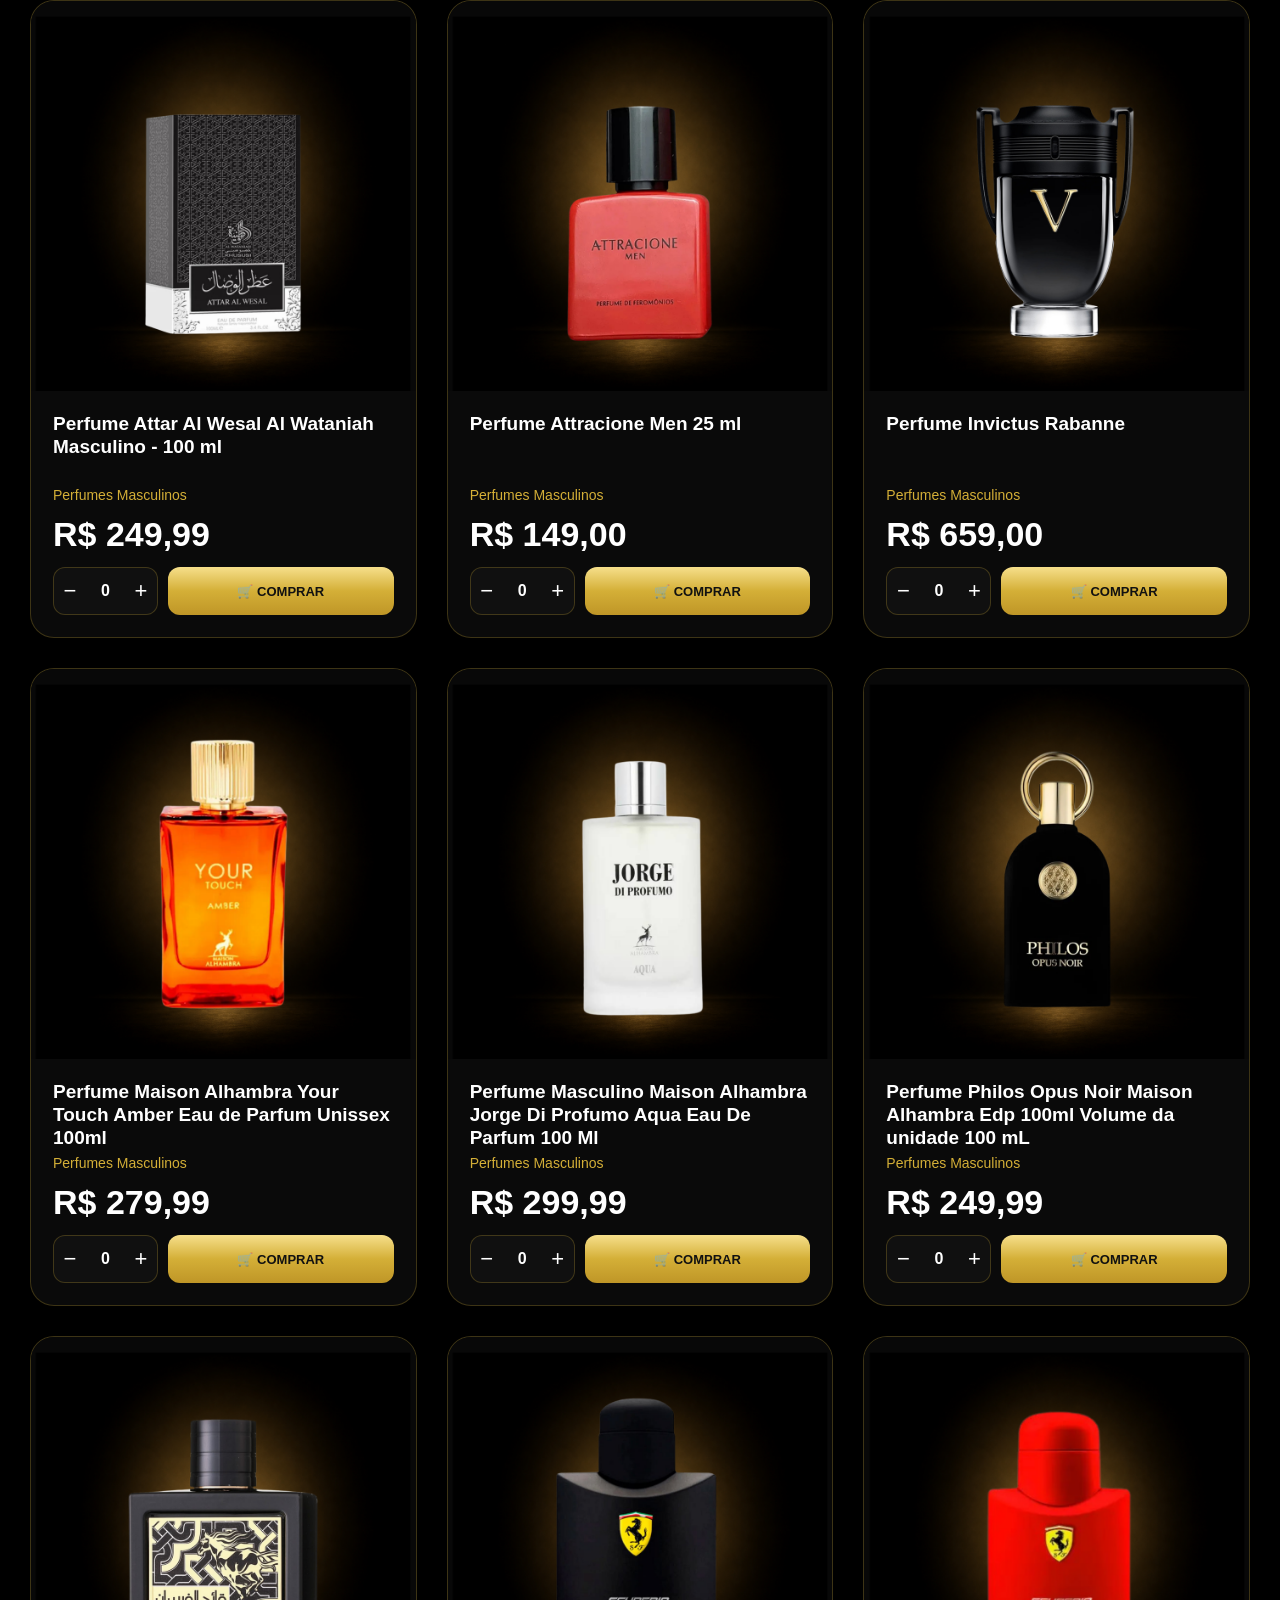
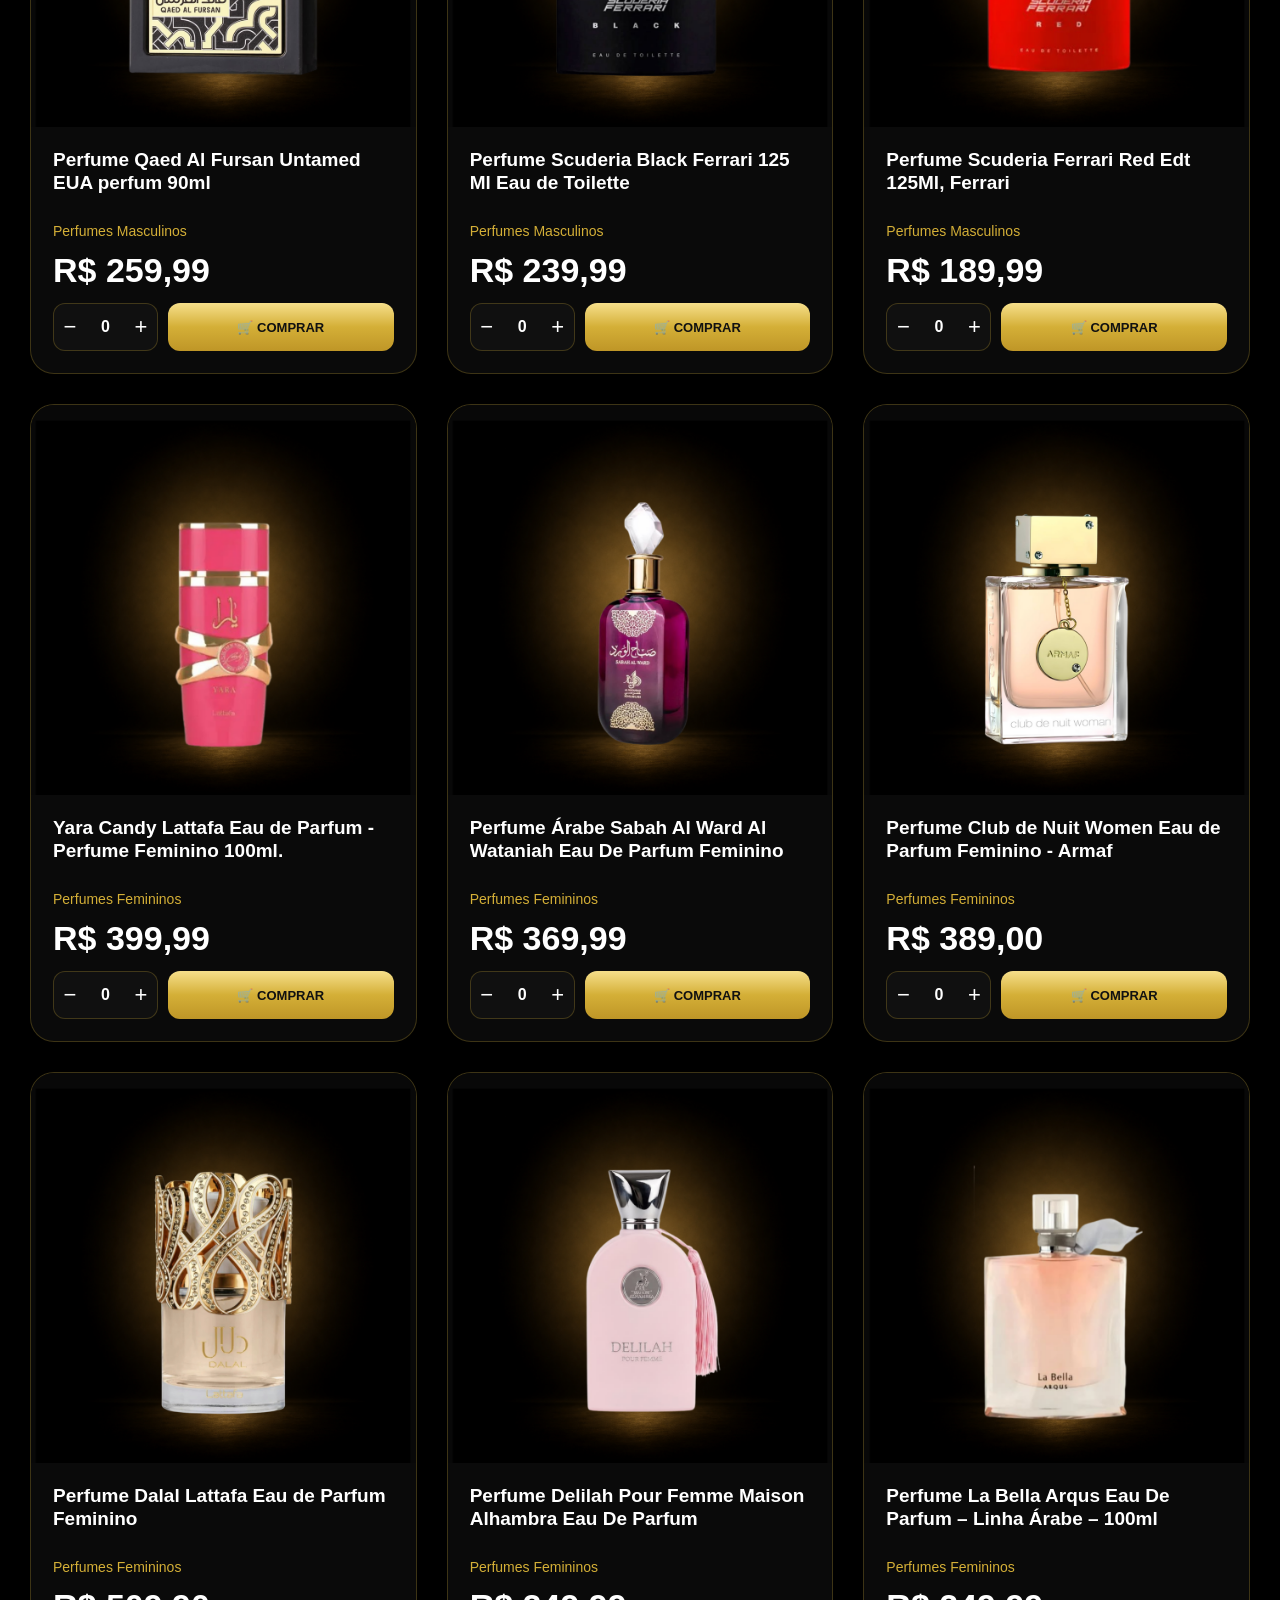
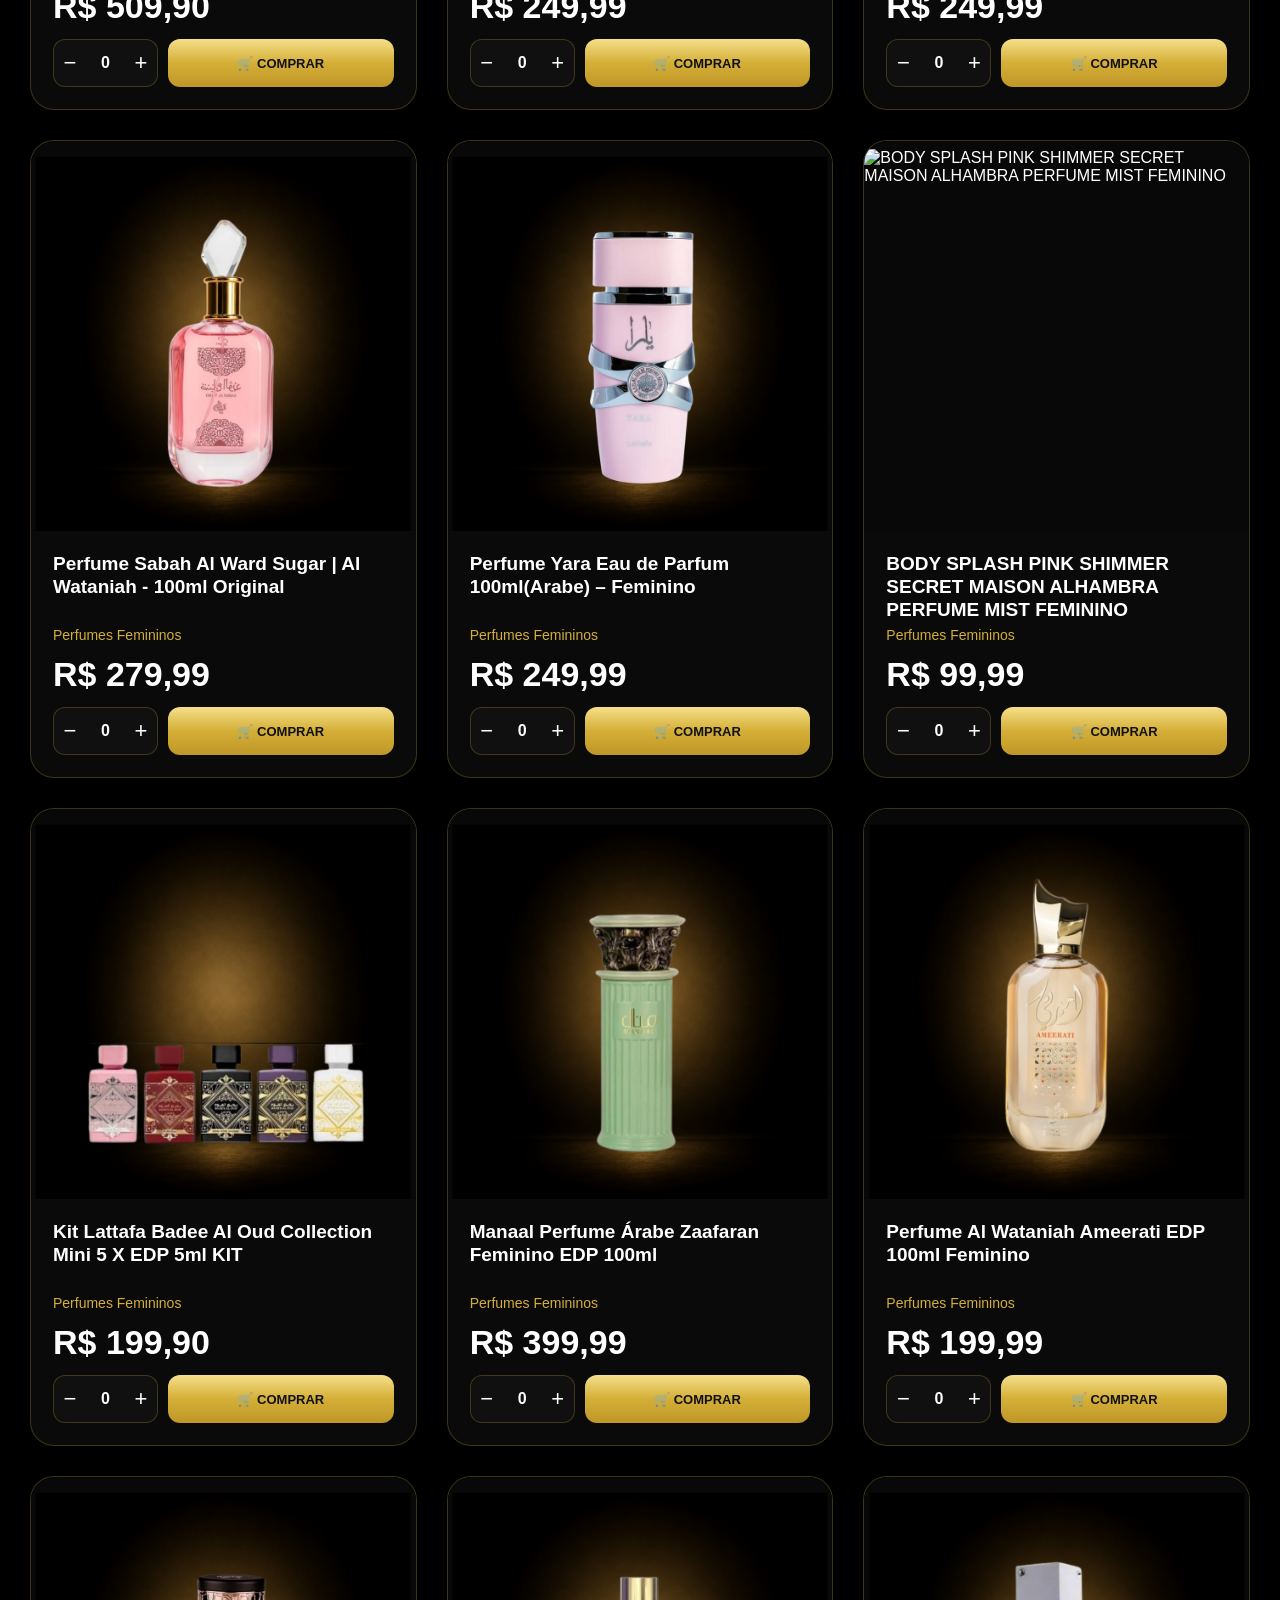
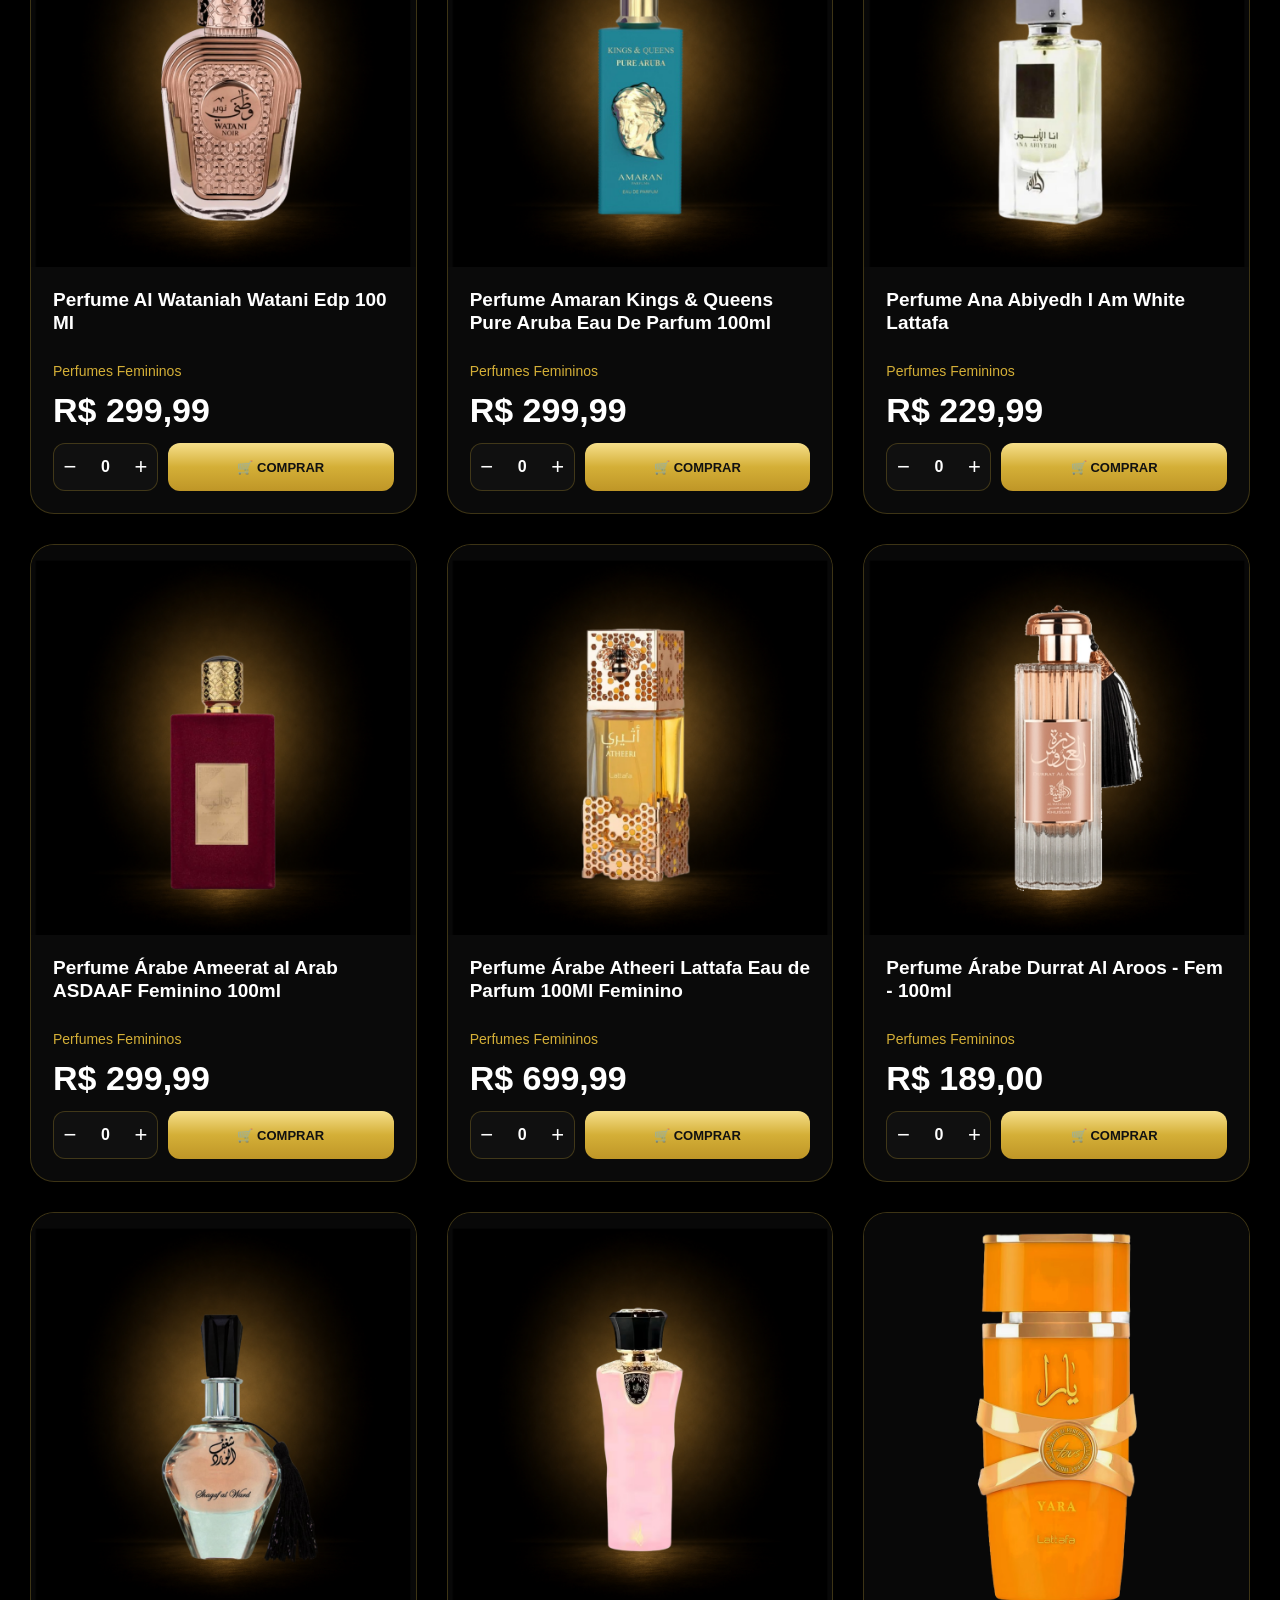
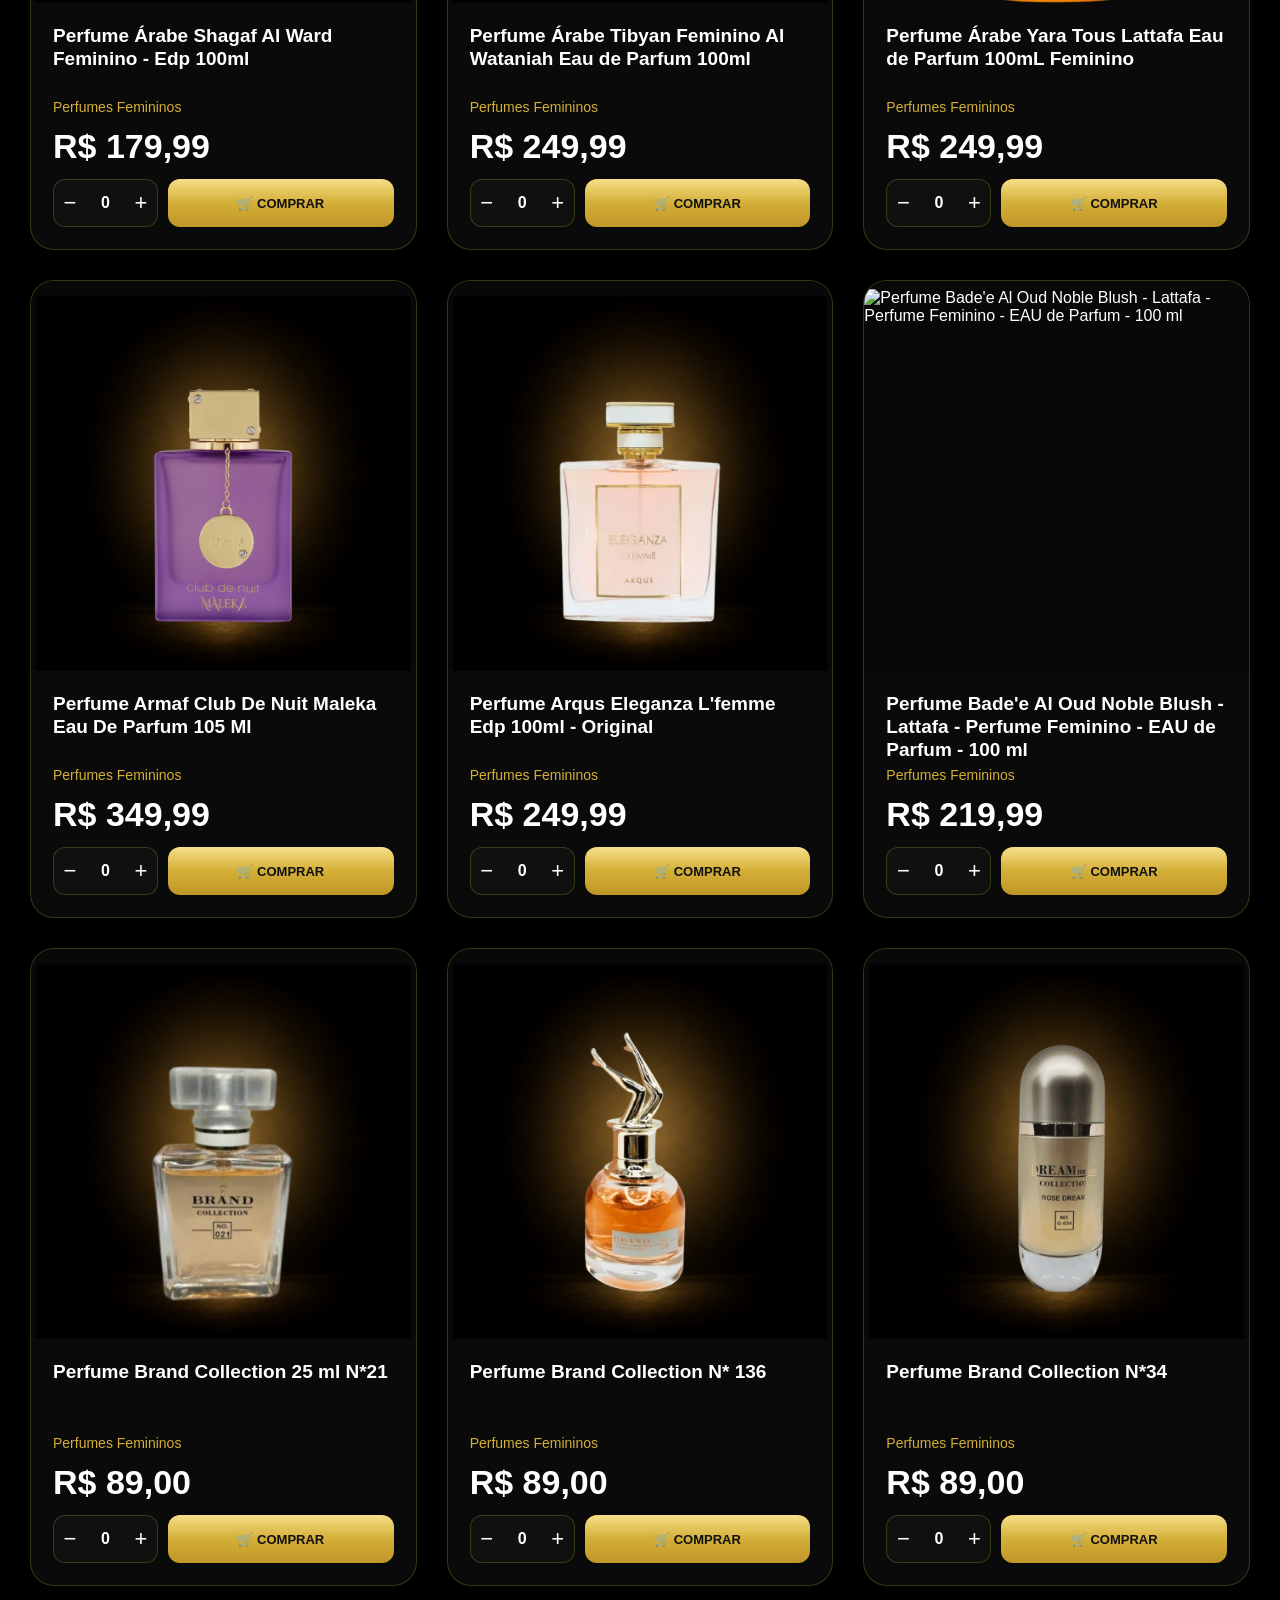
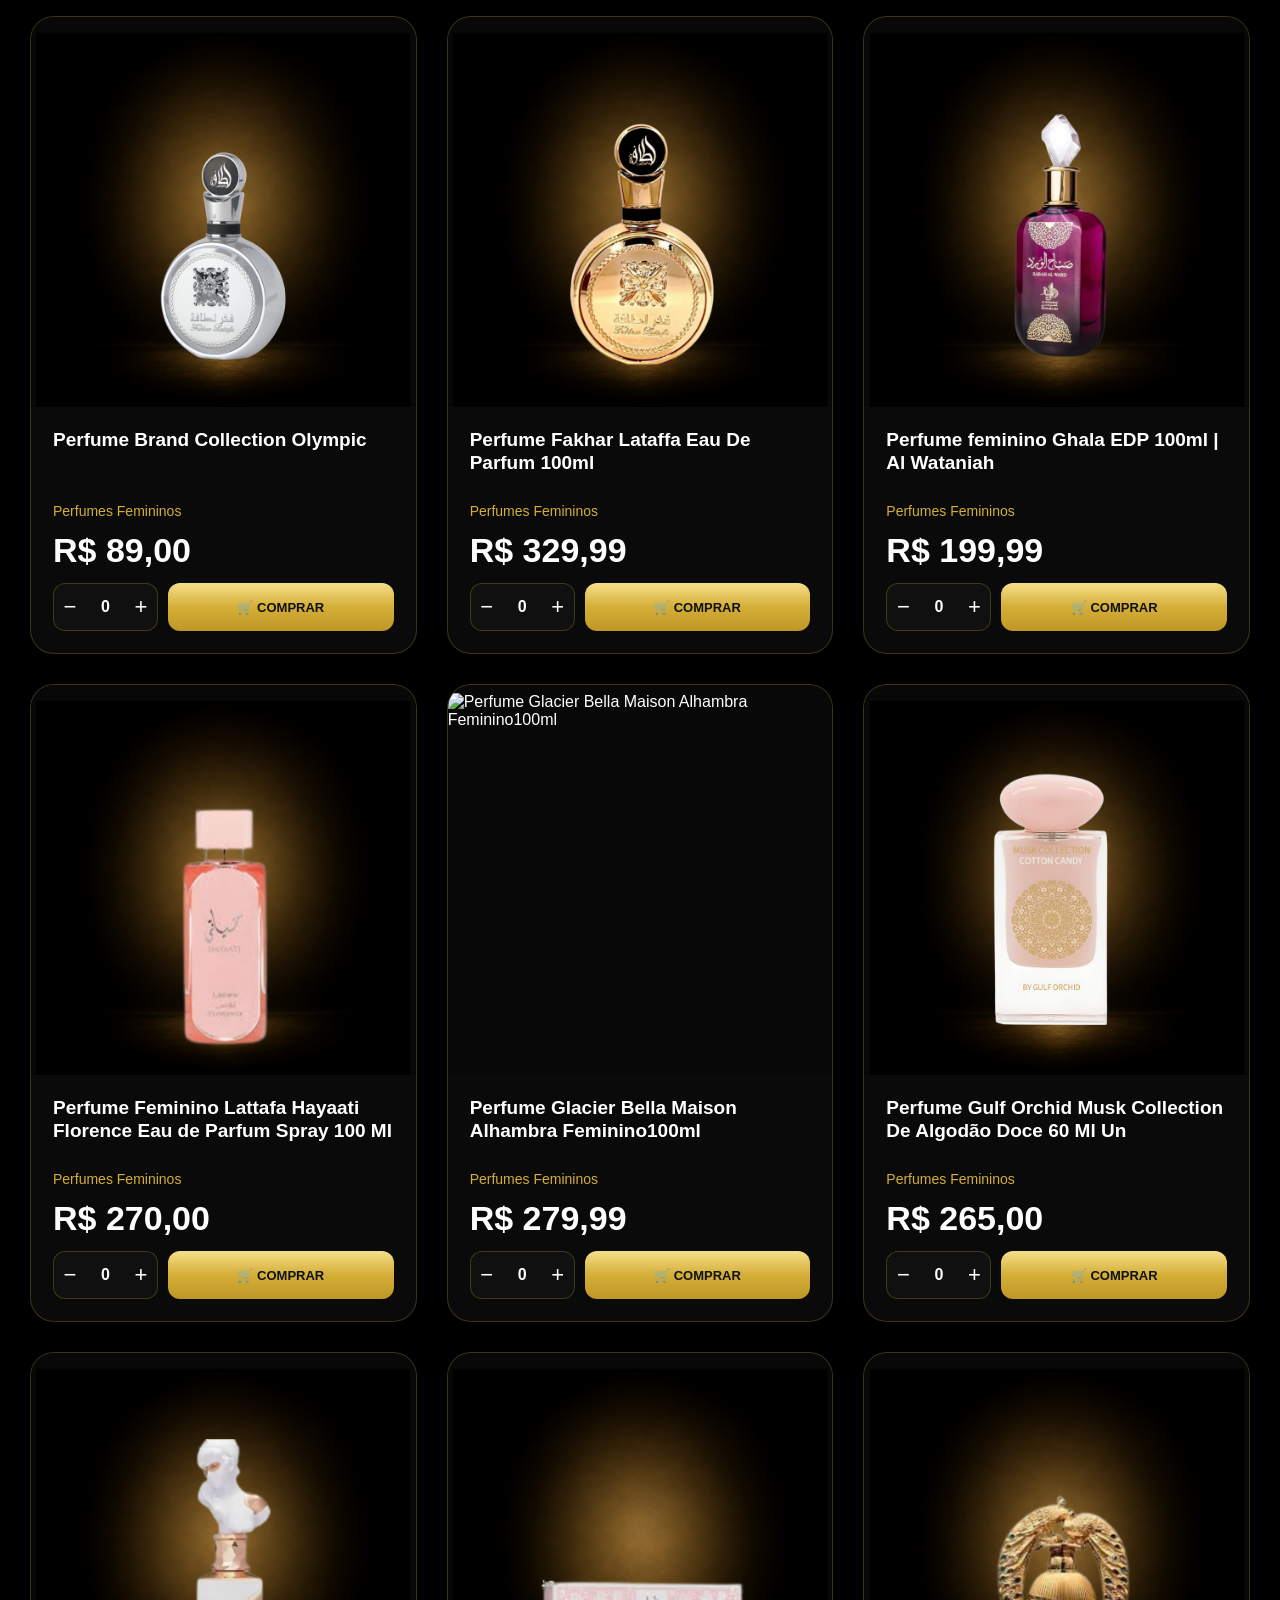
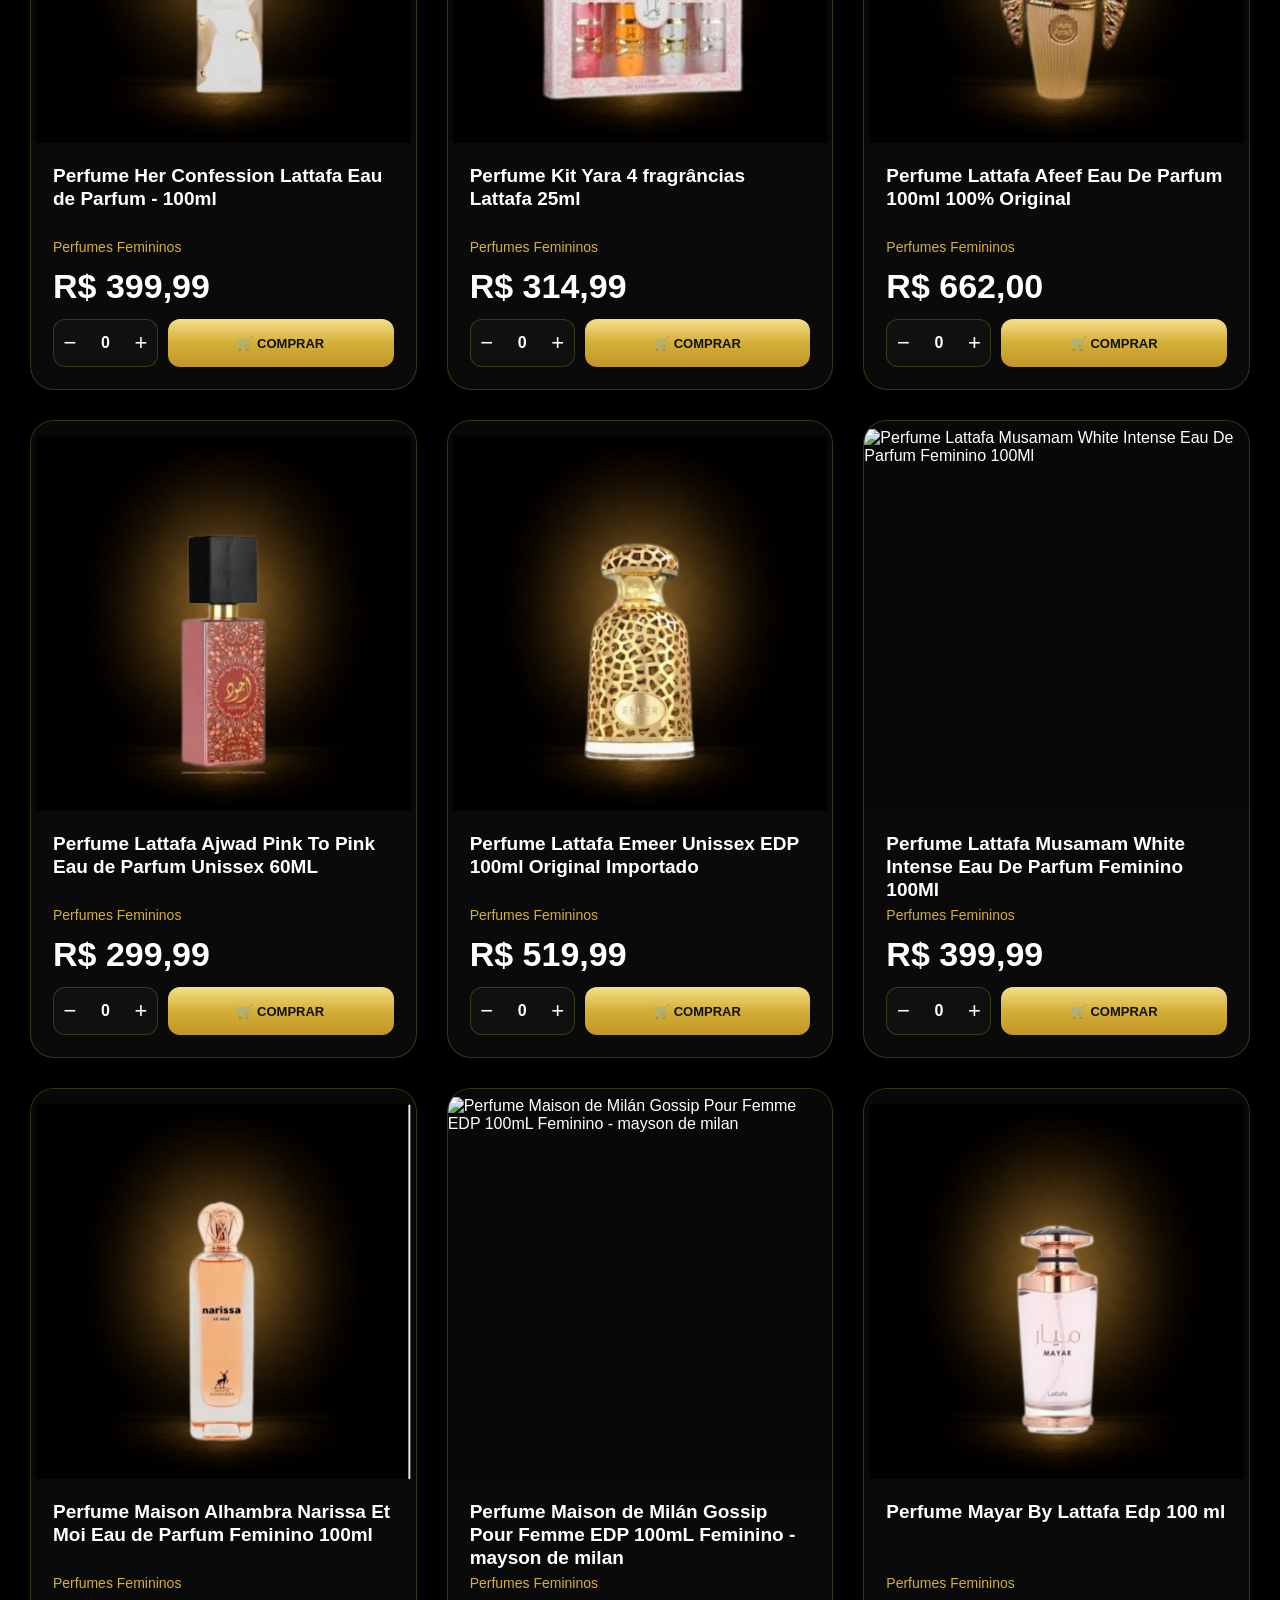
==== commit 924f628a: "Adiciona novos slides premium da home" ====
--- a/catalogo.html
+++ b/catalogo.html
@@ -40,7 +40,7 @@
     </a>
 
     <!-- Instagram -->
-    <a href="https://instagram.com/royalperfumaria"
+    <a href="https://instagram.com/royalperfumariago"
        target="_blank"
        class="top-icon"
        aria-label="Instagram">
@@ -94,9 +94,17 @@
 
  </header>
 
-<section class="hero-catalogo">
-    <img src="../imagens/hero-royal.png" alt="Royal Perfumaria">
-</section>
+ <picture class="hero-catalogo">
+
+    <source
+        media="(max-width:768px)"
+        srcset="../imagens/hero-royal-mobile.png">
+
+    <img
+        src="../imagens/hero-royal-desktop.png"
+        alt="Royal Perfumaria">
+
+</picture>
 
 <div class="controles-catalogo">
     <div class="campo-busca-catalogo">
@@ -183,7 +191,7 @@
 
     <div class="footer-social">
 
-        <a href="https://instagram.com/royalperfumaria"
+        <a href="https://instagram.com/royalperfumariago"
            target="_blank"
            aria-label="Instagram">
 
@@ -197,7 +205,7 @@
 
         </a>
 
-        <a href="https://tiktok.com/@royalperfumaria"
+        <a href="https://www.tiktok.com/@meirygoncalvess"
            target="_blank"
            aria-label="TikTok">
 
@@ -209,7 +217,7 @@
 
         </a>
 
-        <a href="https://wa.me/5562999999999"
+        <a href="https://wa.me/5562999736569"
            target="_blank"
            aria-label="WhatsApp">
 
--- a/catalogo.css
+++ b/catalogo.css
@@ -871,4 +871,41 @@
 
 .footer-social a:hover svg{
     transform:scale(1.15);
+}
+/* ======================
+        HERO
+====================== */
+
+.hero-catalogo{
+    width:100%;
+    margin-top:82px;
+    line-height:0;
+    overflow:hidden;
+    background:#000;
+}
+
+.hero-catalogo picture{
+    display:block;
+    width:100%;
+}
+
+.hero-catalogo img{
+    display:block;
+    width:100%;
+    height:auto;
+}
+
+@media (max-width:768px){
+
+    .hero-catalogo{
+        margin-top:72px;
+    }
+
+    .hero-catalogo picture,
+    .hero-catalogo img{
+        width:100%;
+        height:auto;
+        display:block;
+    }
+
 }
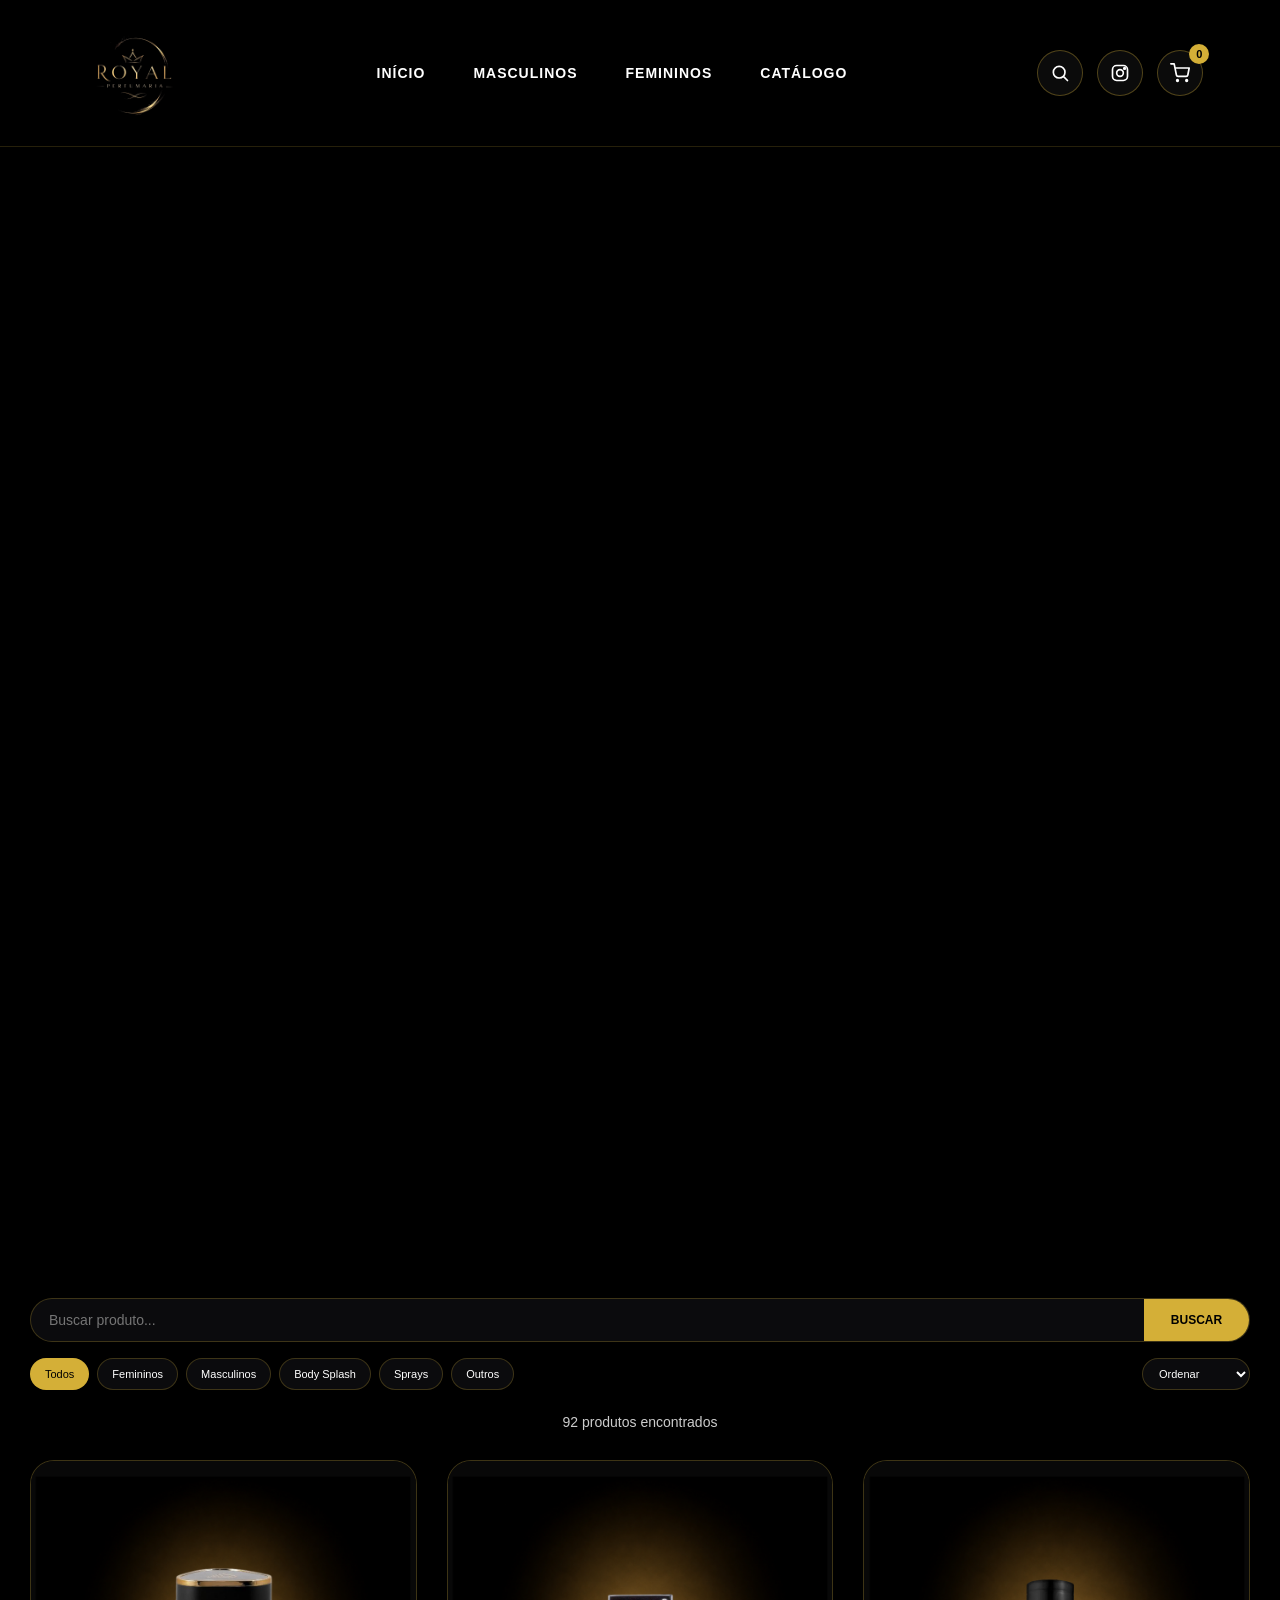
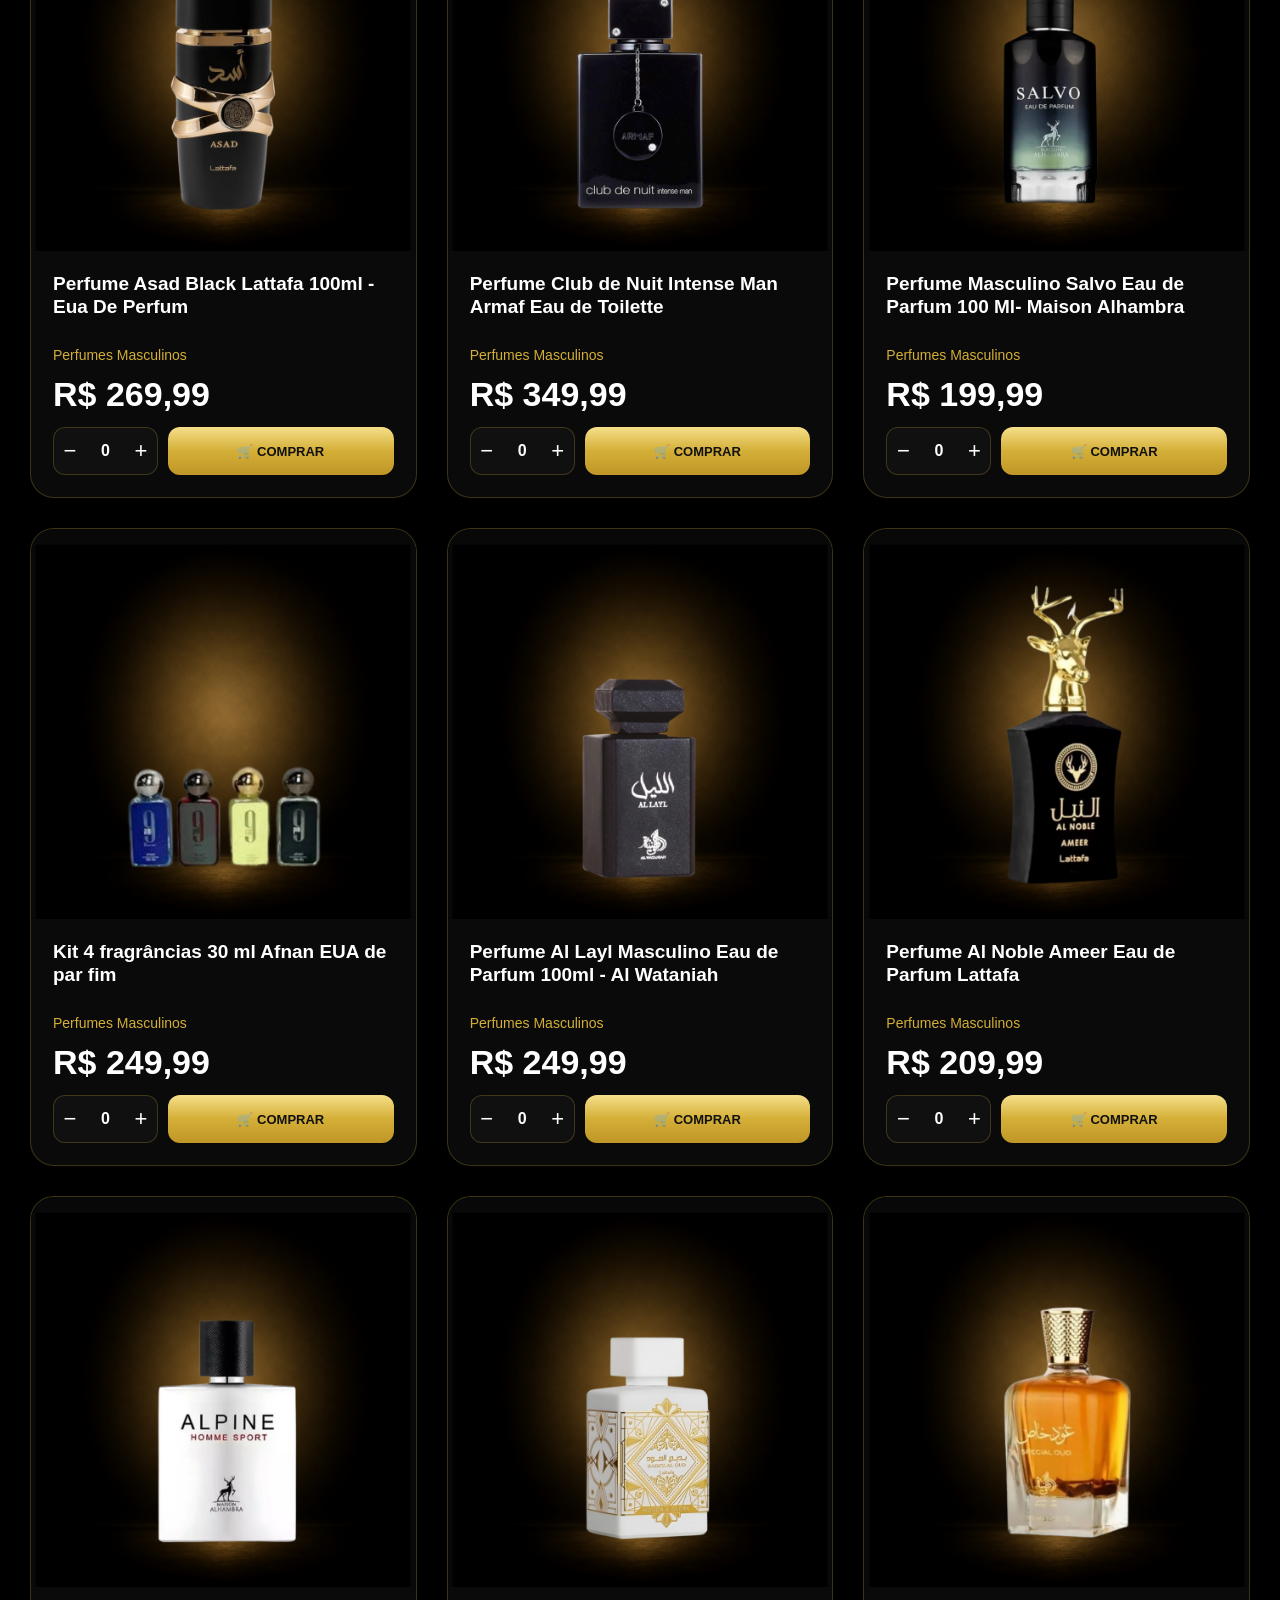
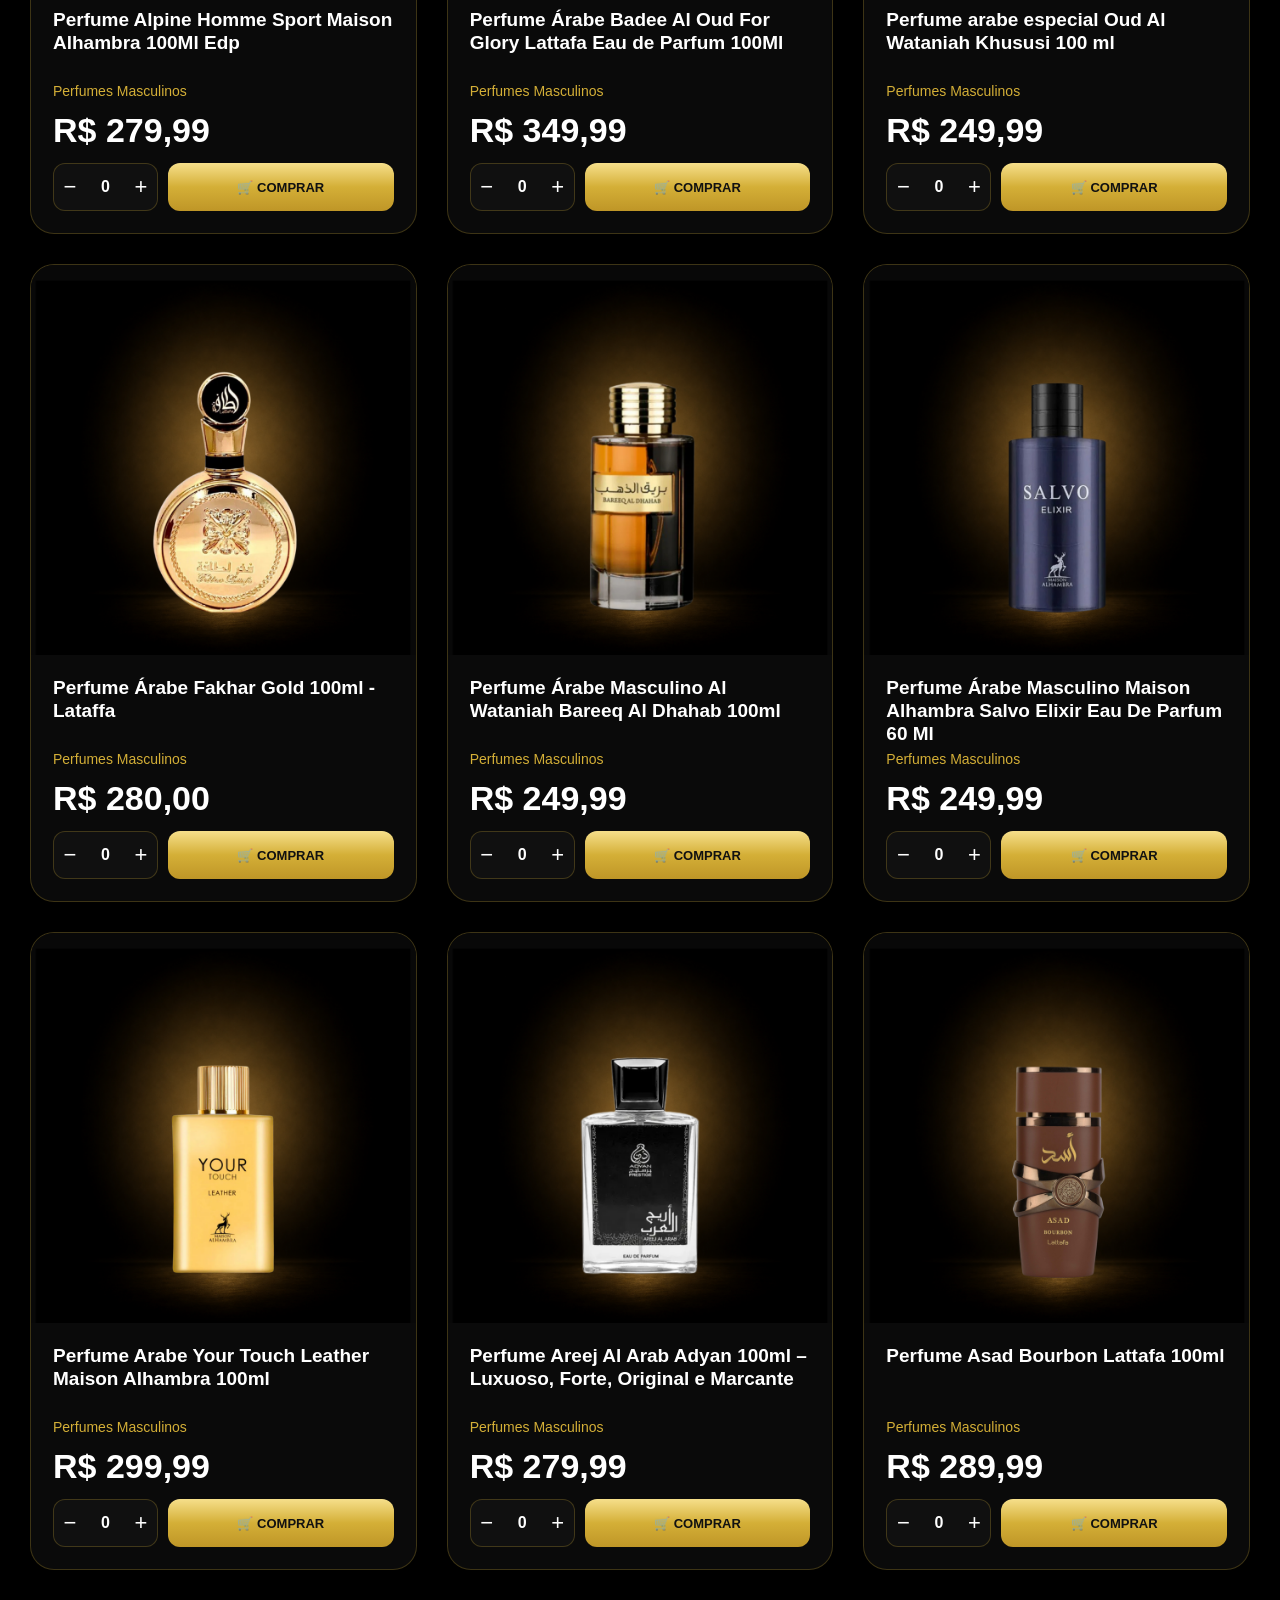
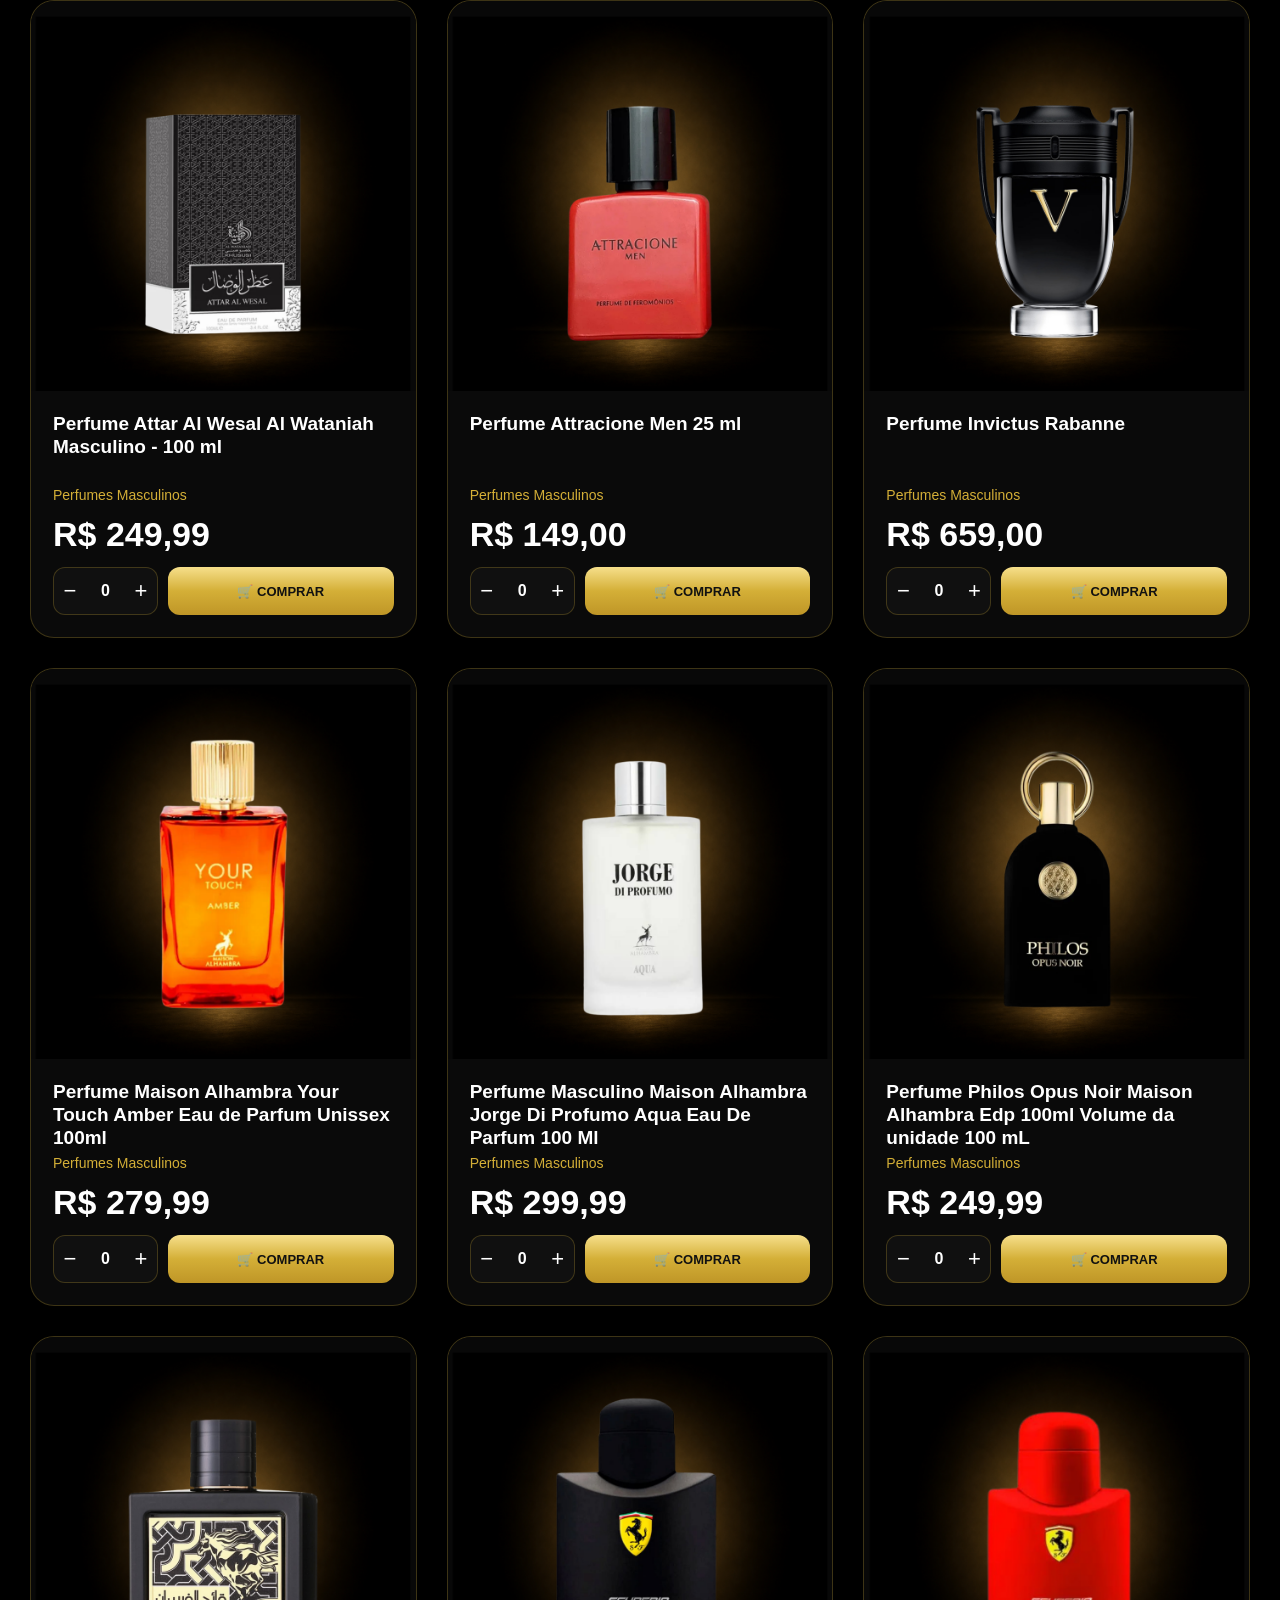
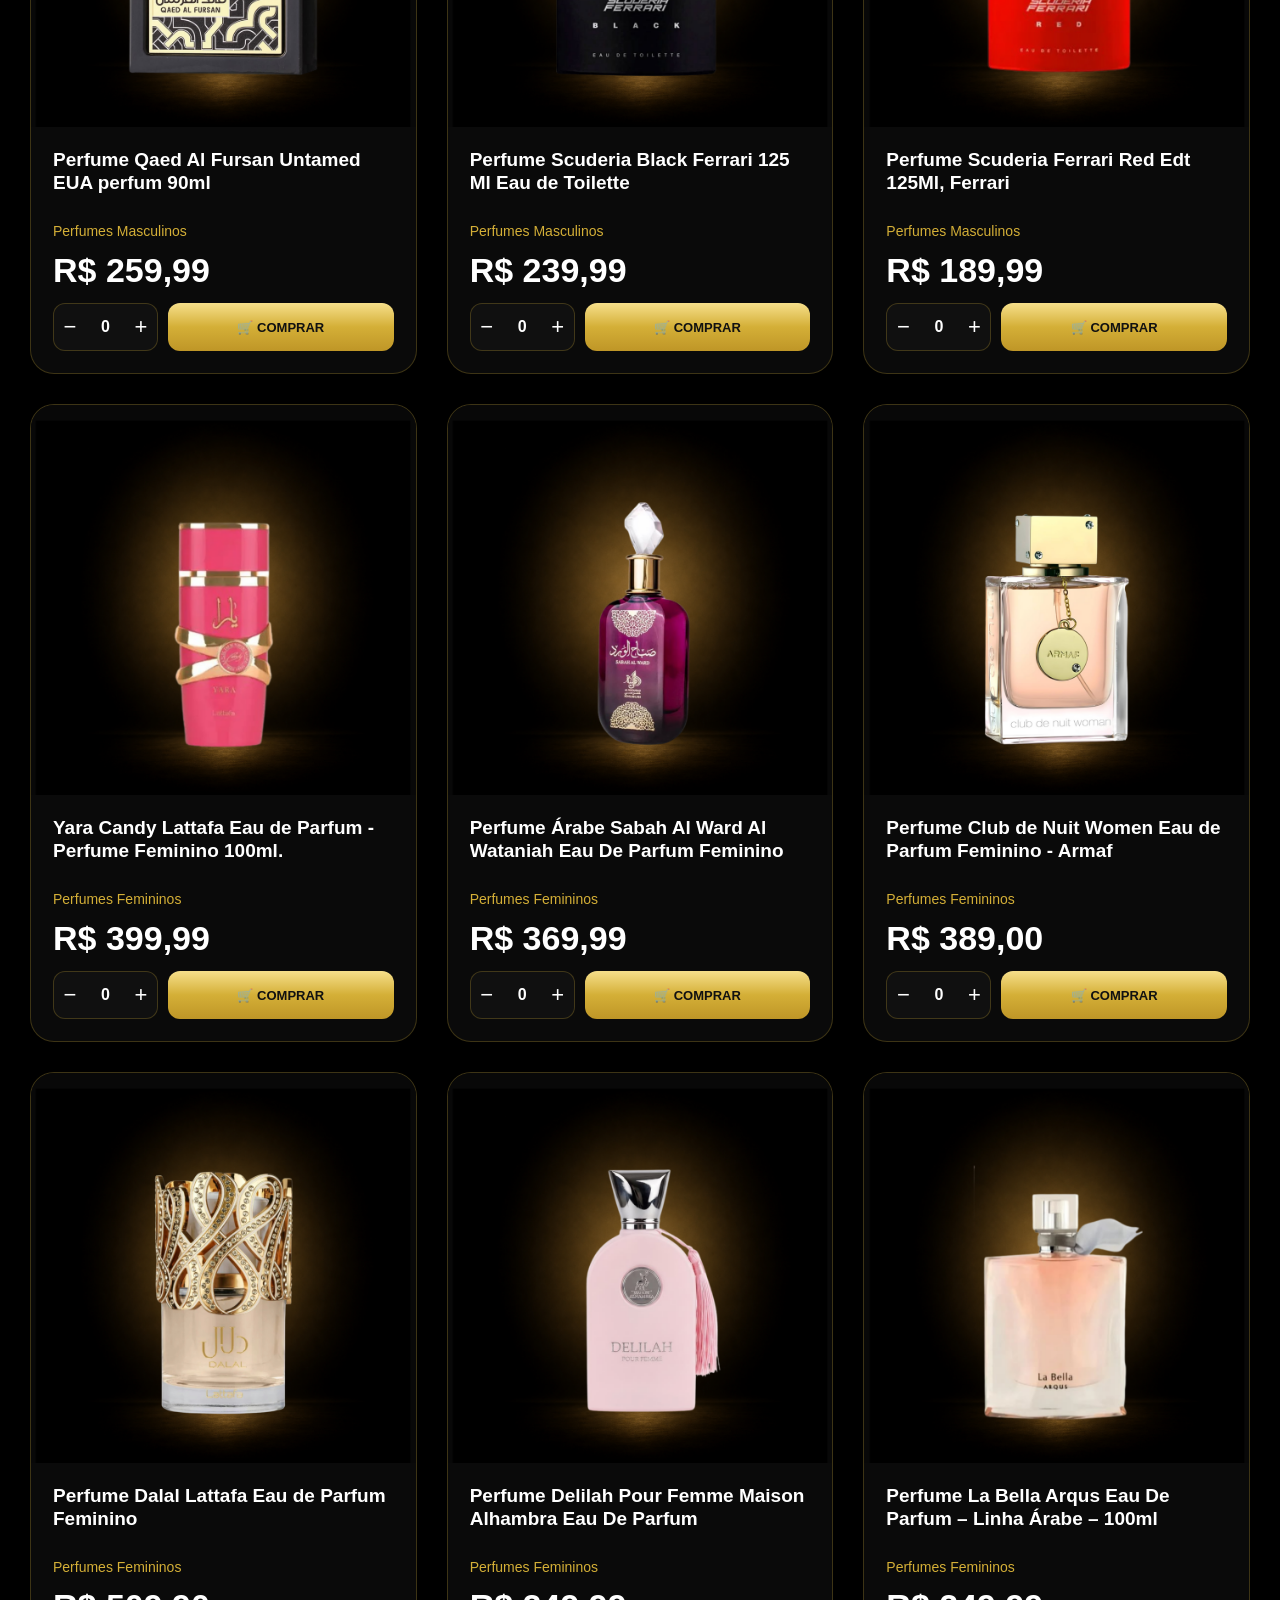
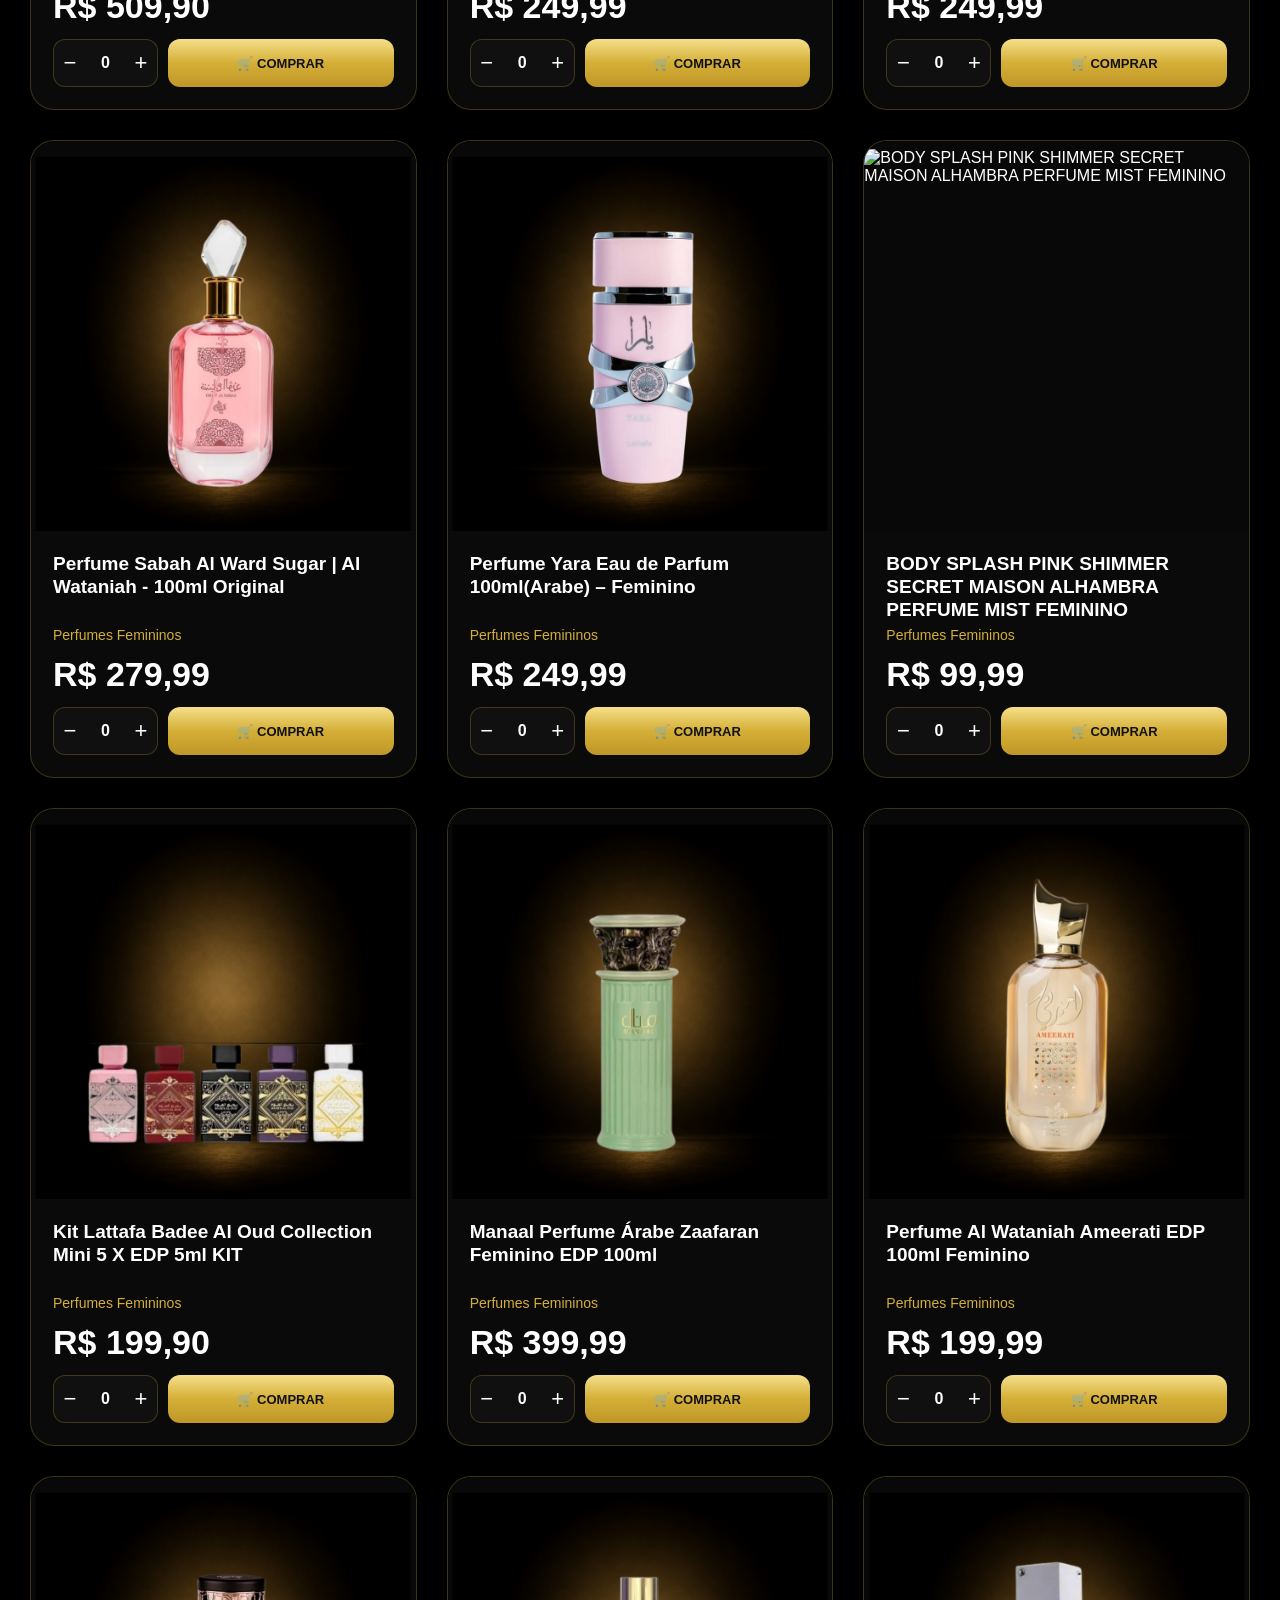
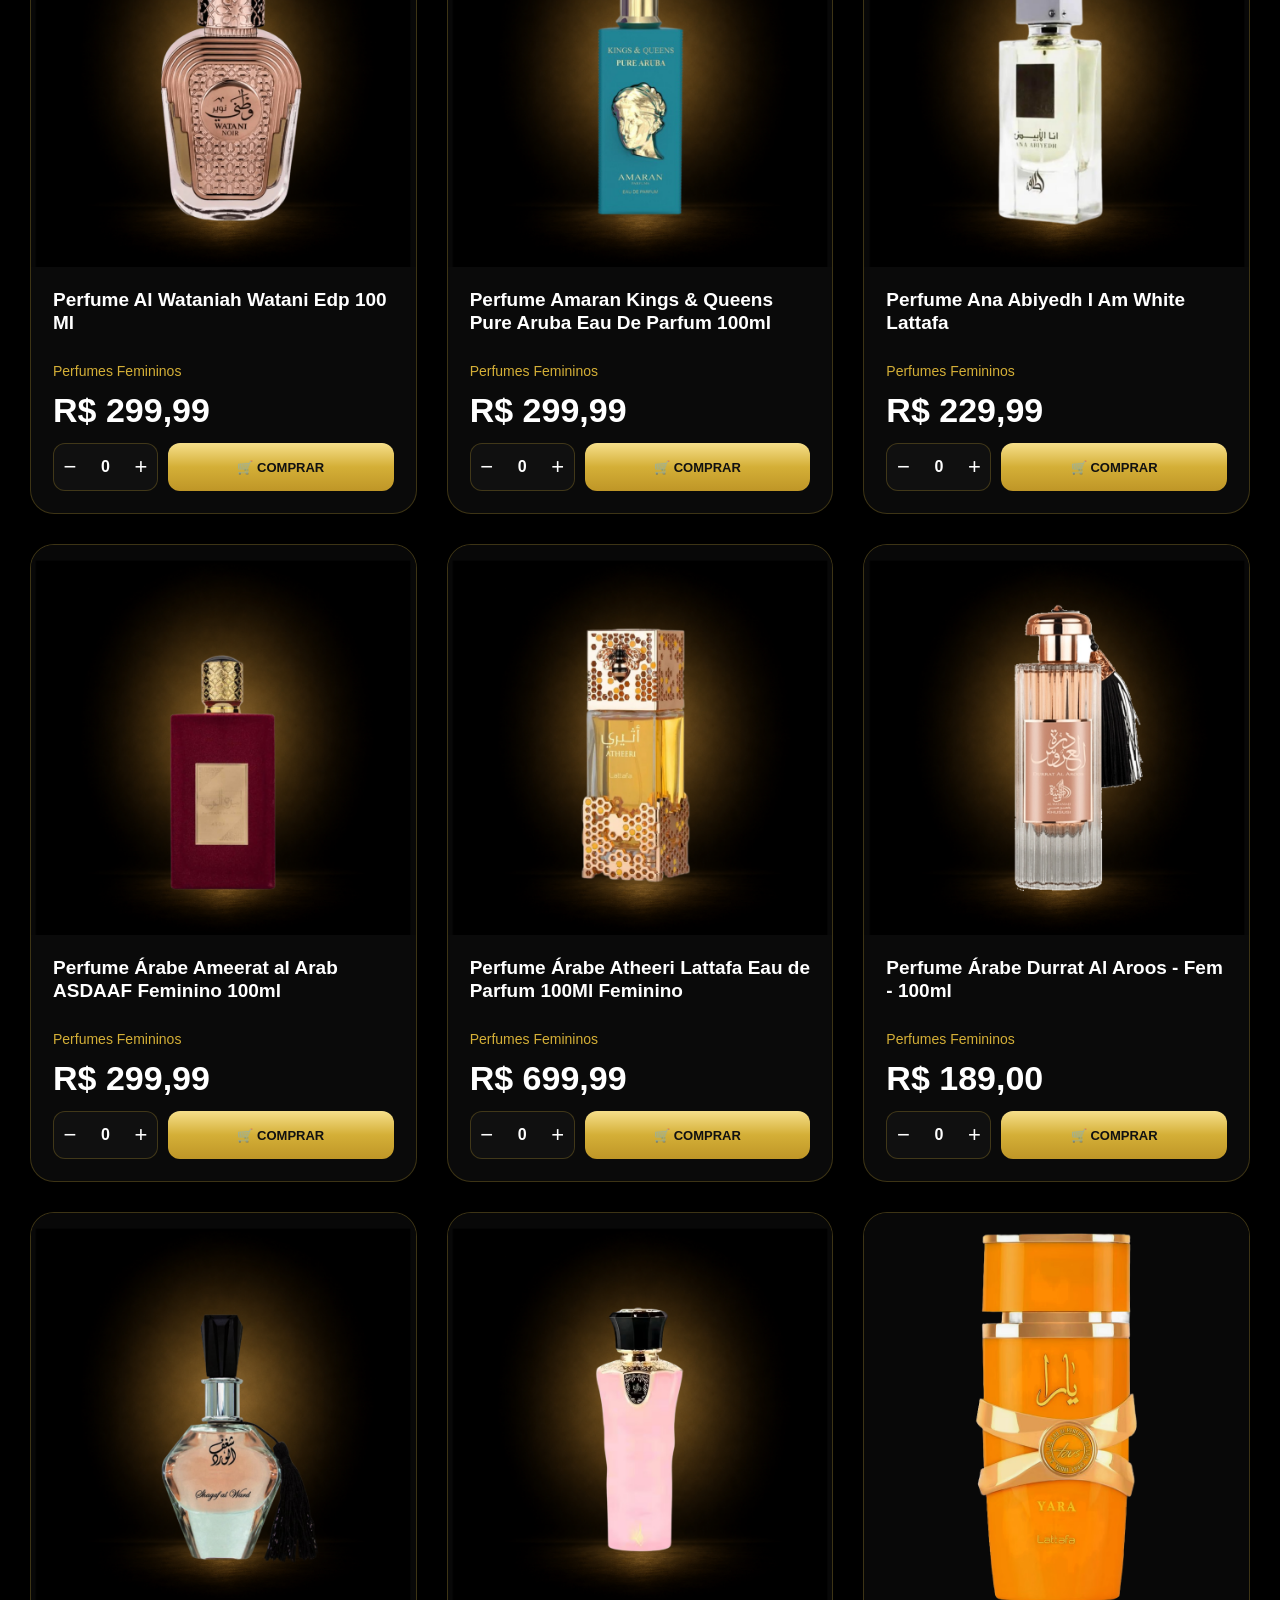
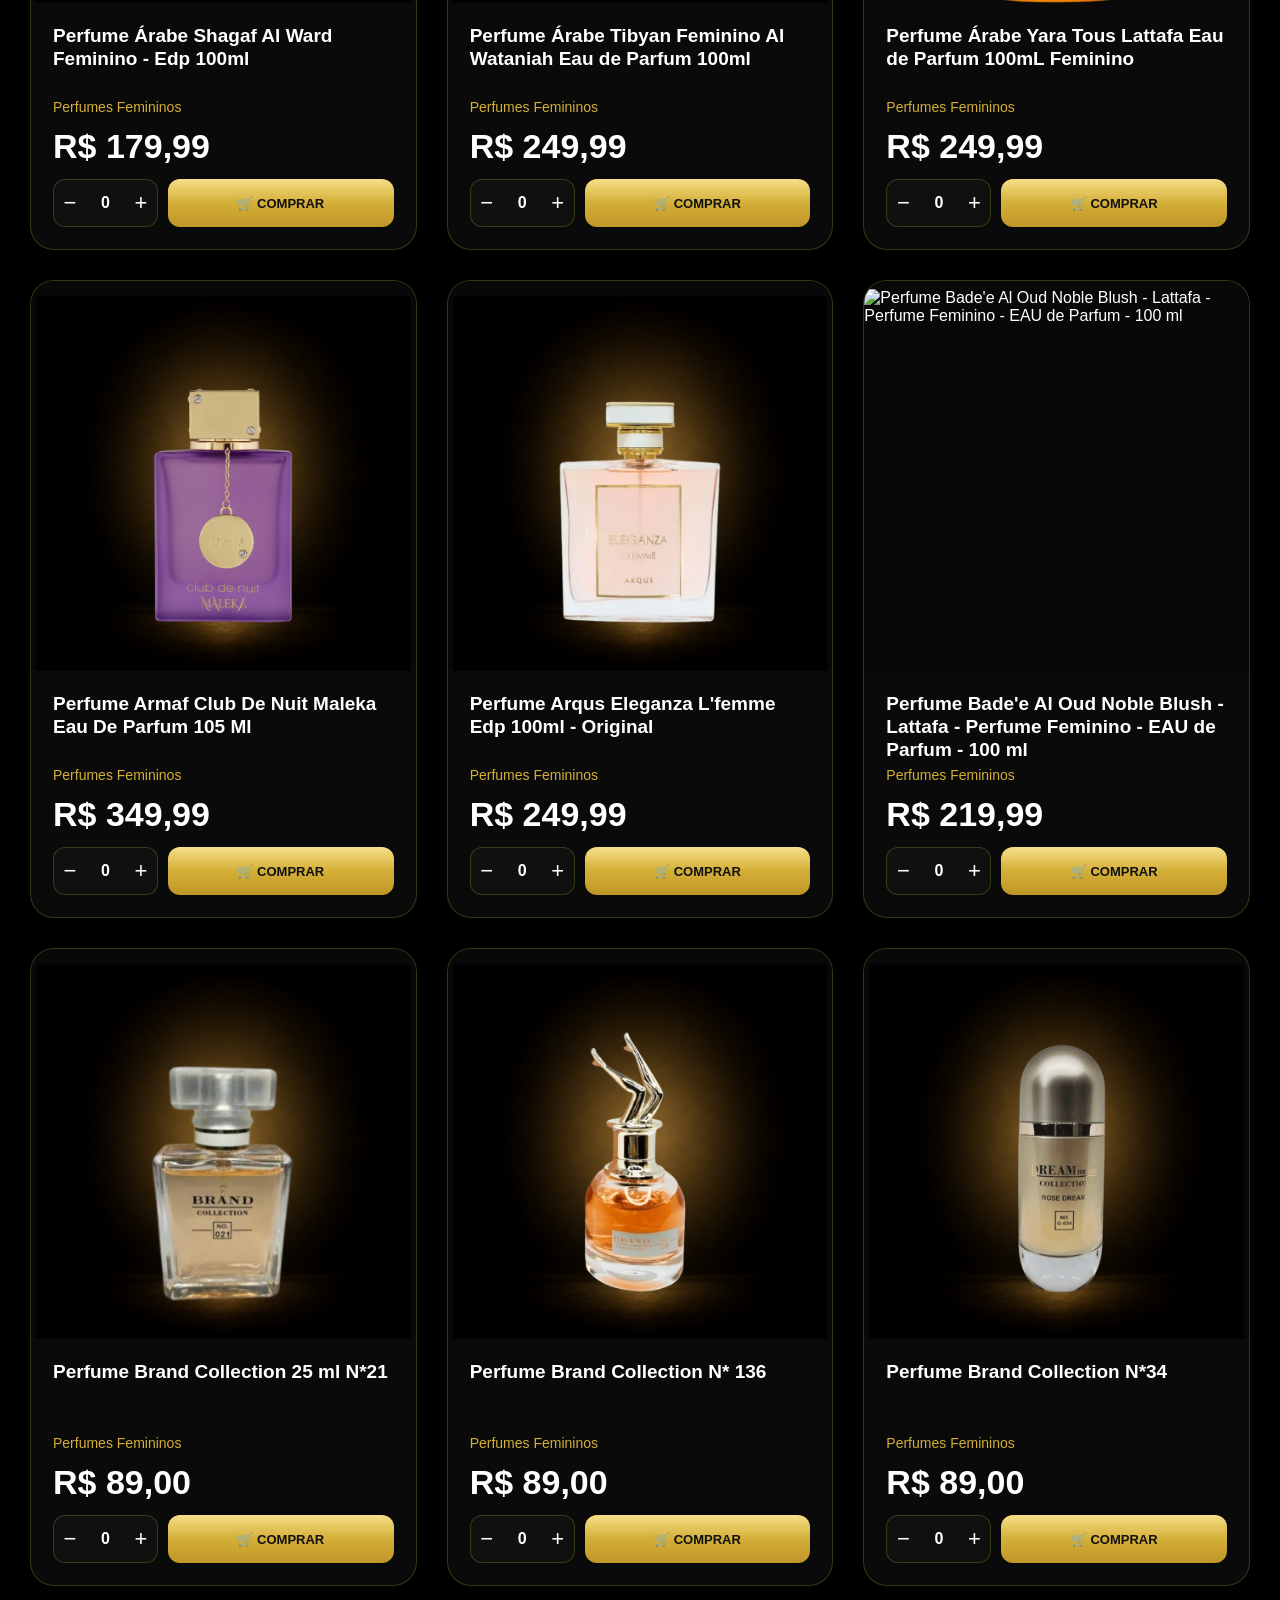
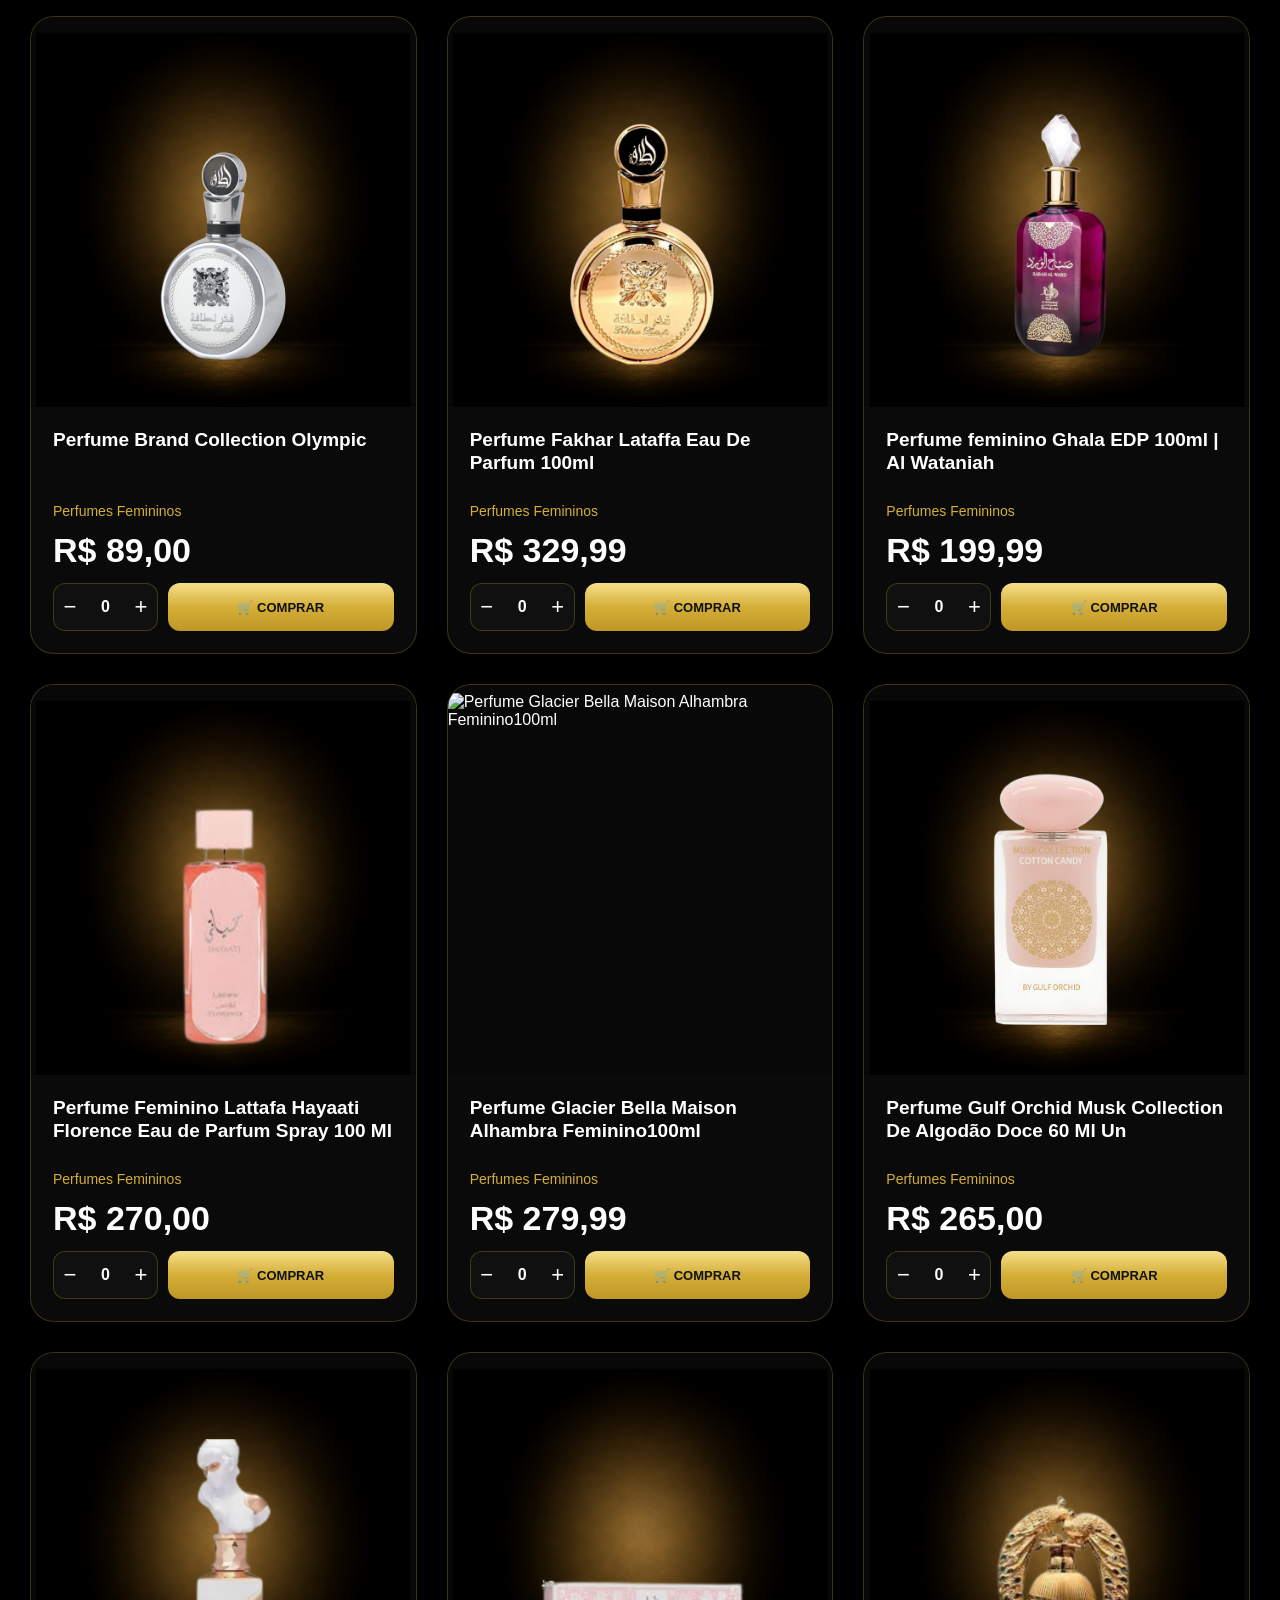
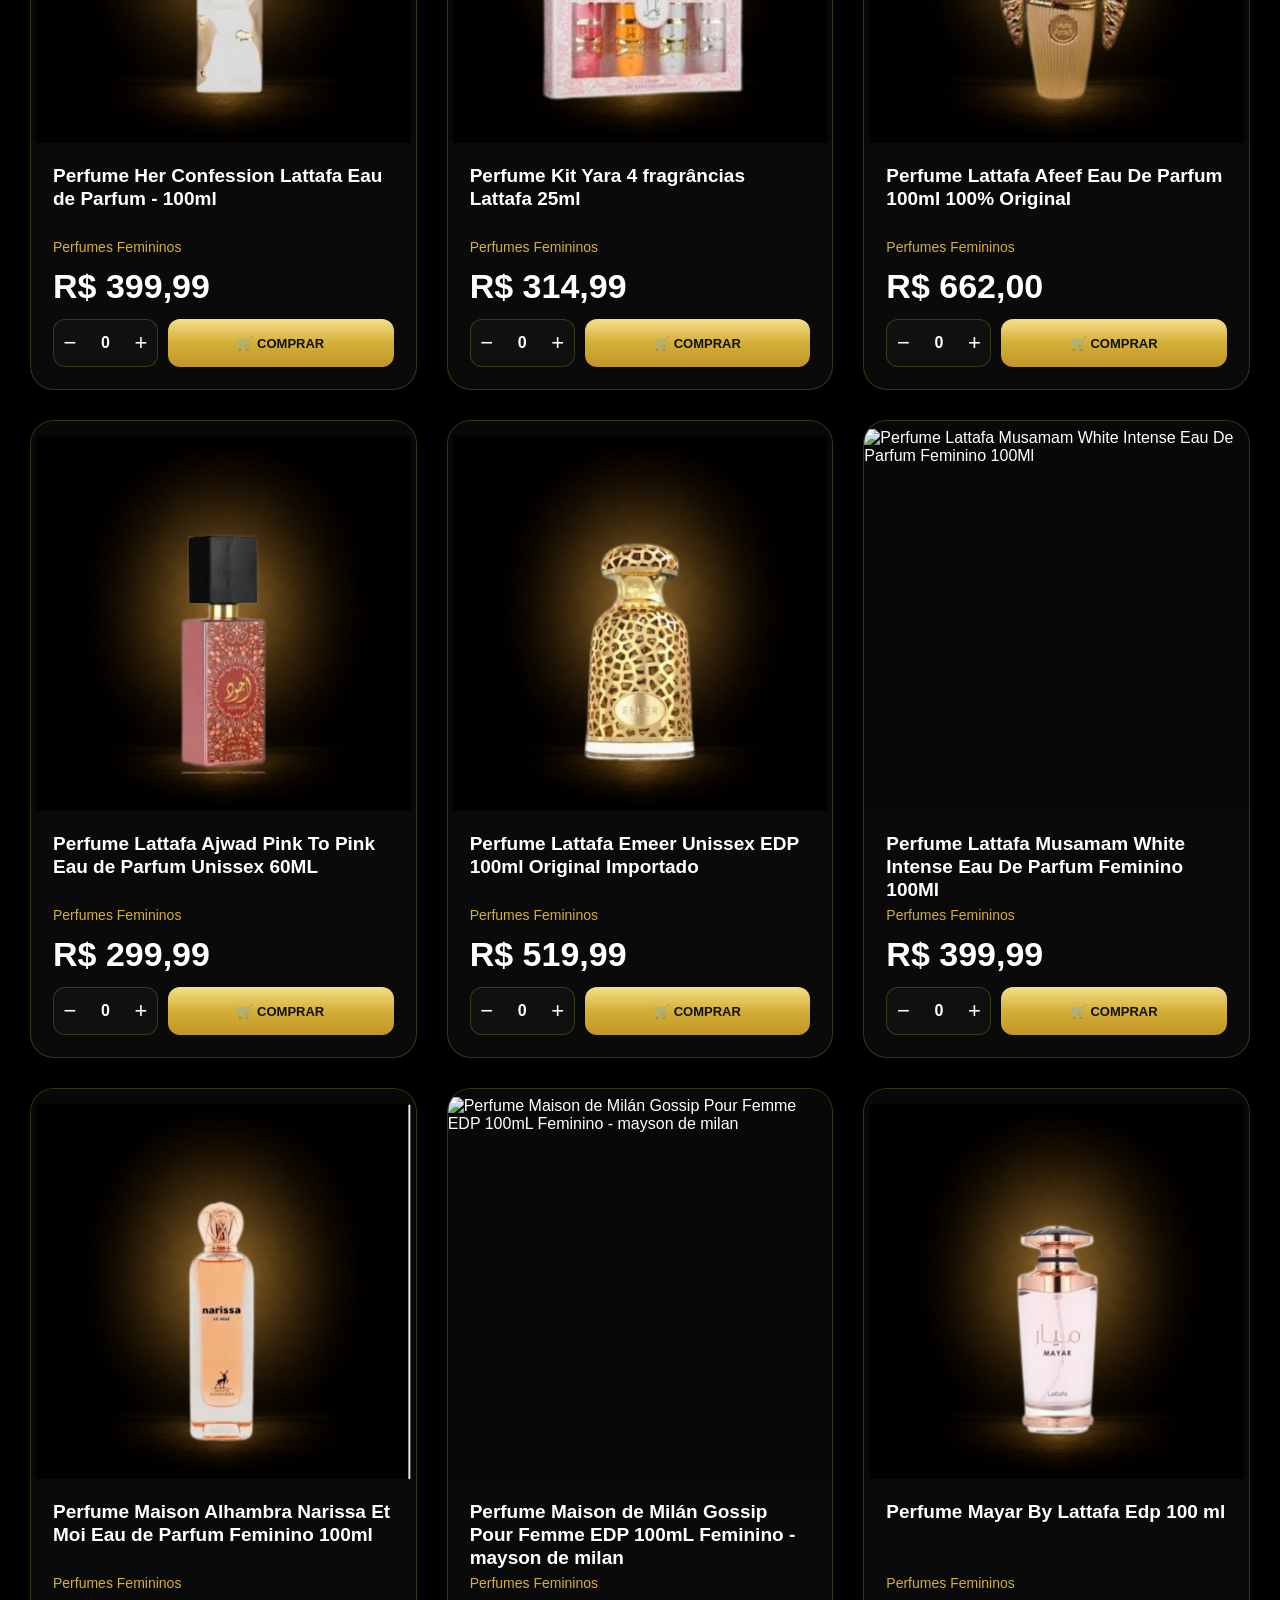
==== commit 5c8de308: "Ativa menu e filtros de categorias" ====
--- a/catalogo.html
+++ b/catalogo.html
@@ -15,11 +15,20 @@
     </a>
 
     <nav class="menu">
-        <a href="../index.html">Início</a>
-        <a href="#">Masculinos</a>
-        <a href="#">Femininos</a>
-        <a href="#">Promoções</a>
-    </nav>
+    <a href="../index.html">Início</a>
+
+    <a href="catalogo.html?categoria=masculino">
+        Masculinos
+    </a>
+
+    <a href="catalogo.html?categoria=feminino">
+        Femininos
+    </a>
+
+    <a href="catalogo.html">
+        Catálogo
+    </a>
+</nav>
 
     <div class="icones">
 
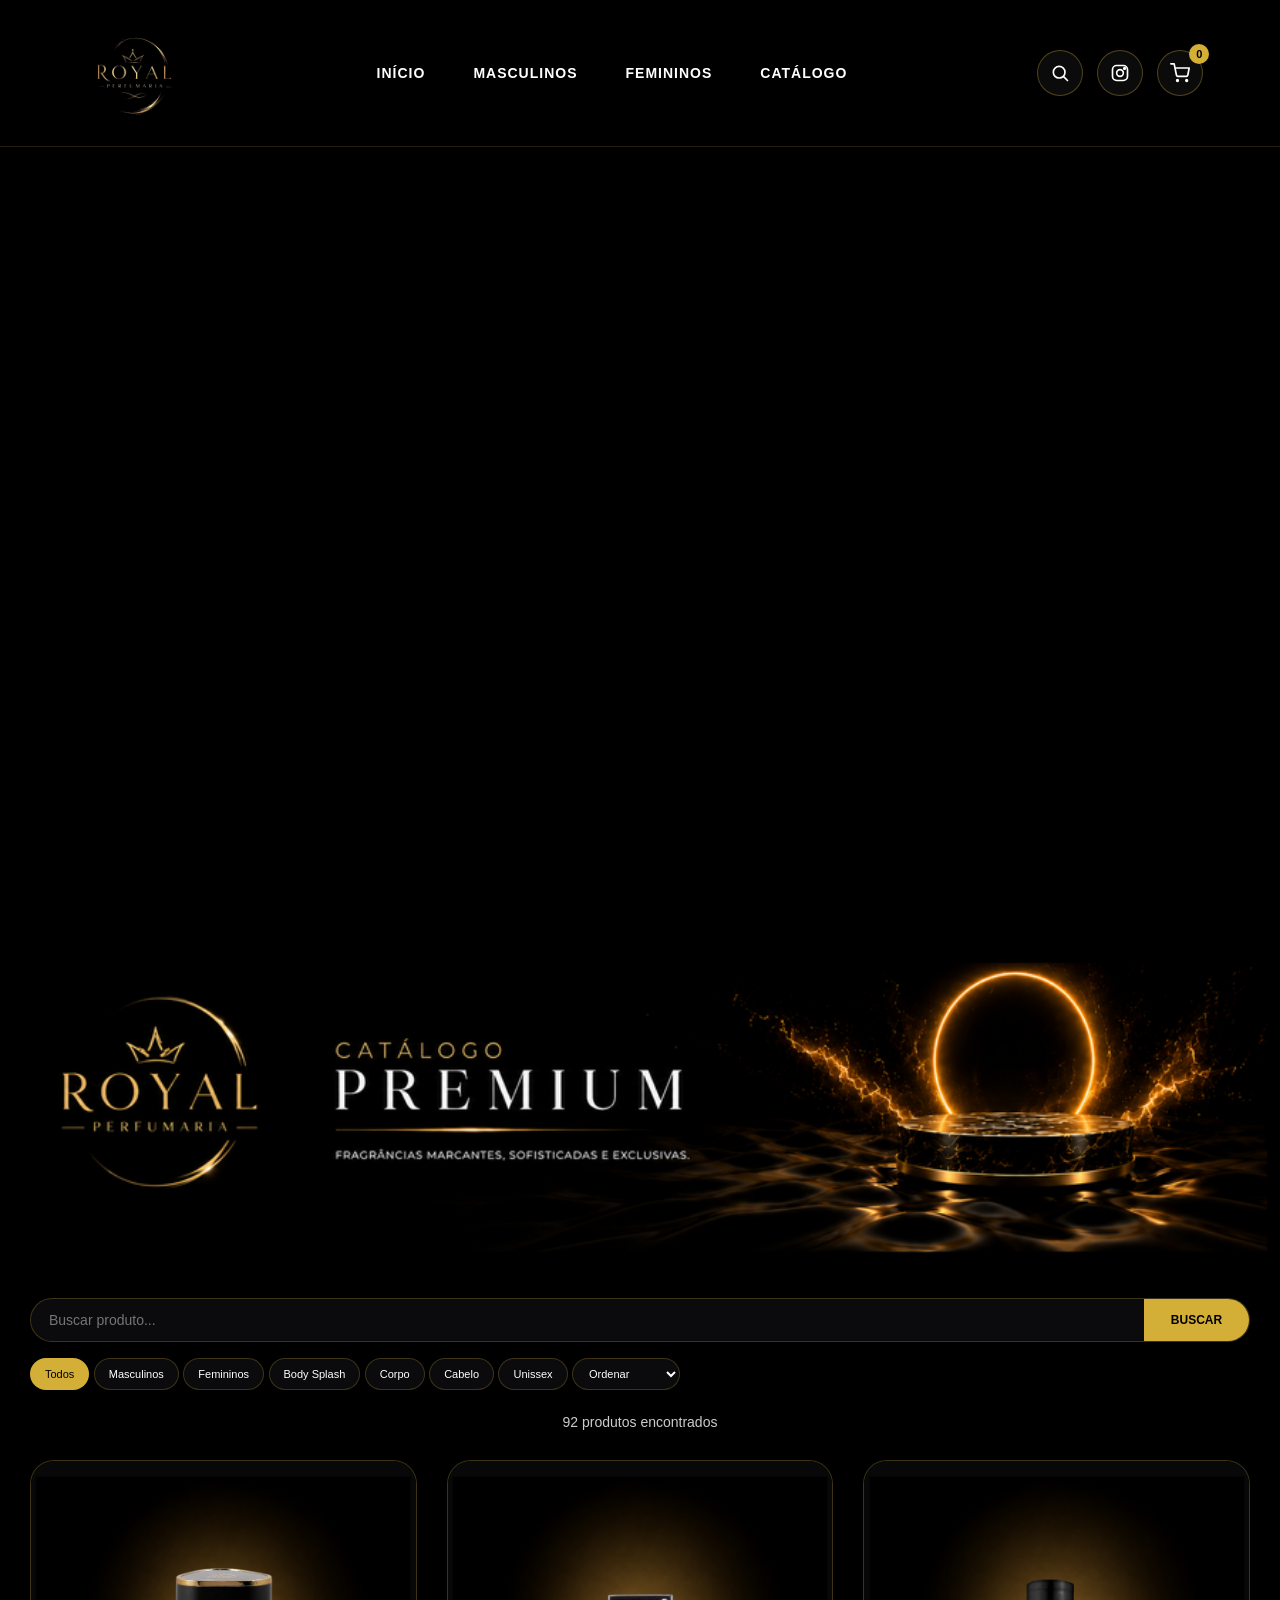
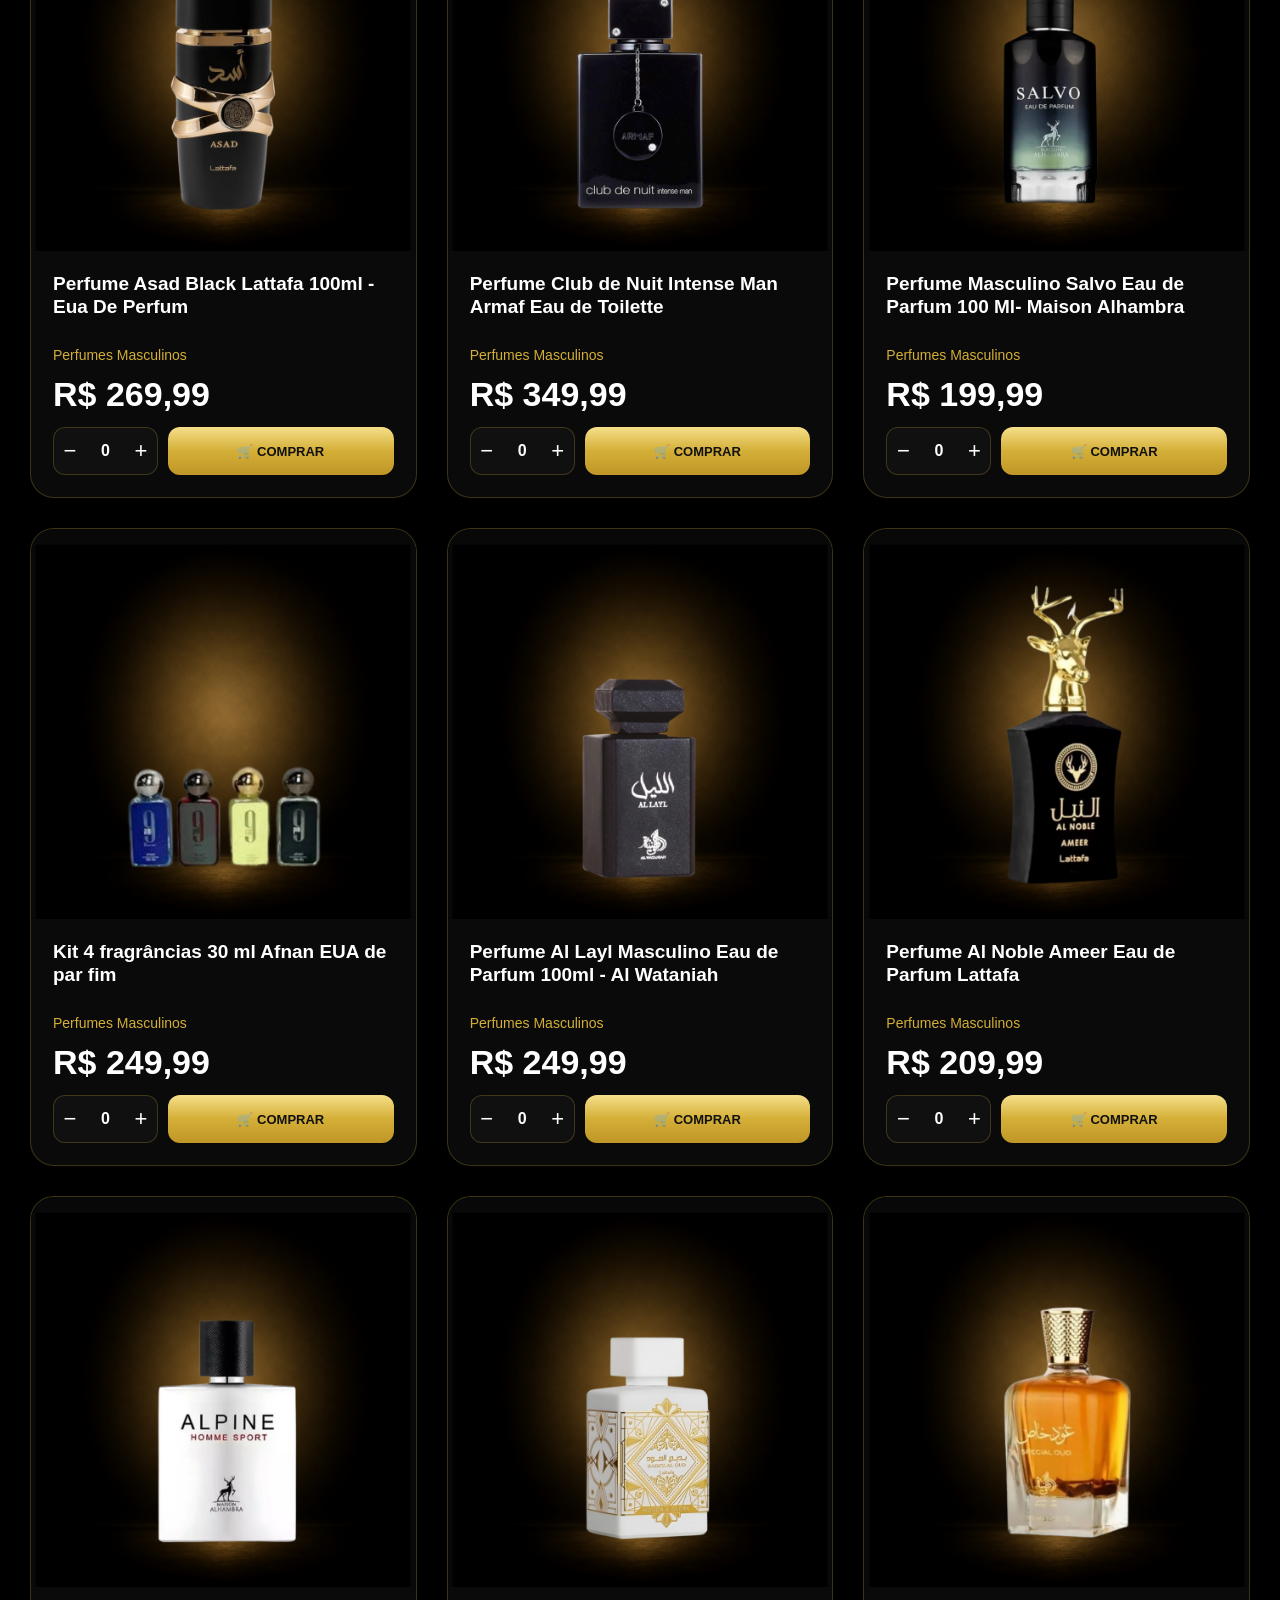
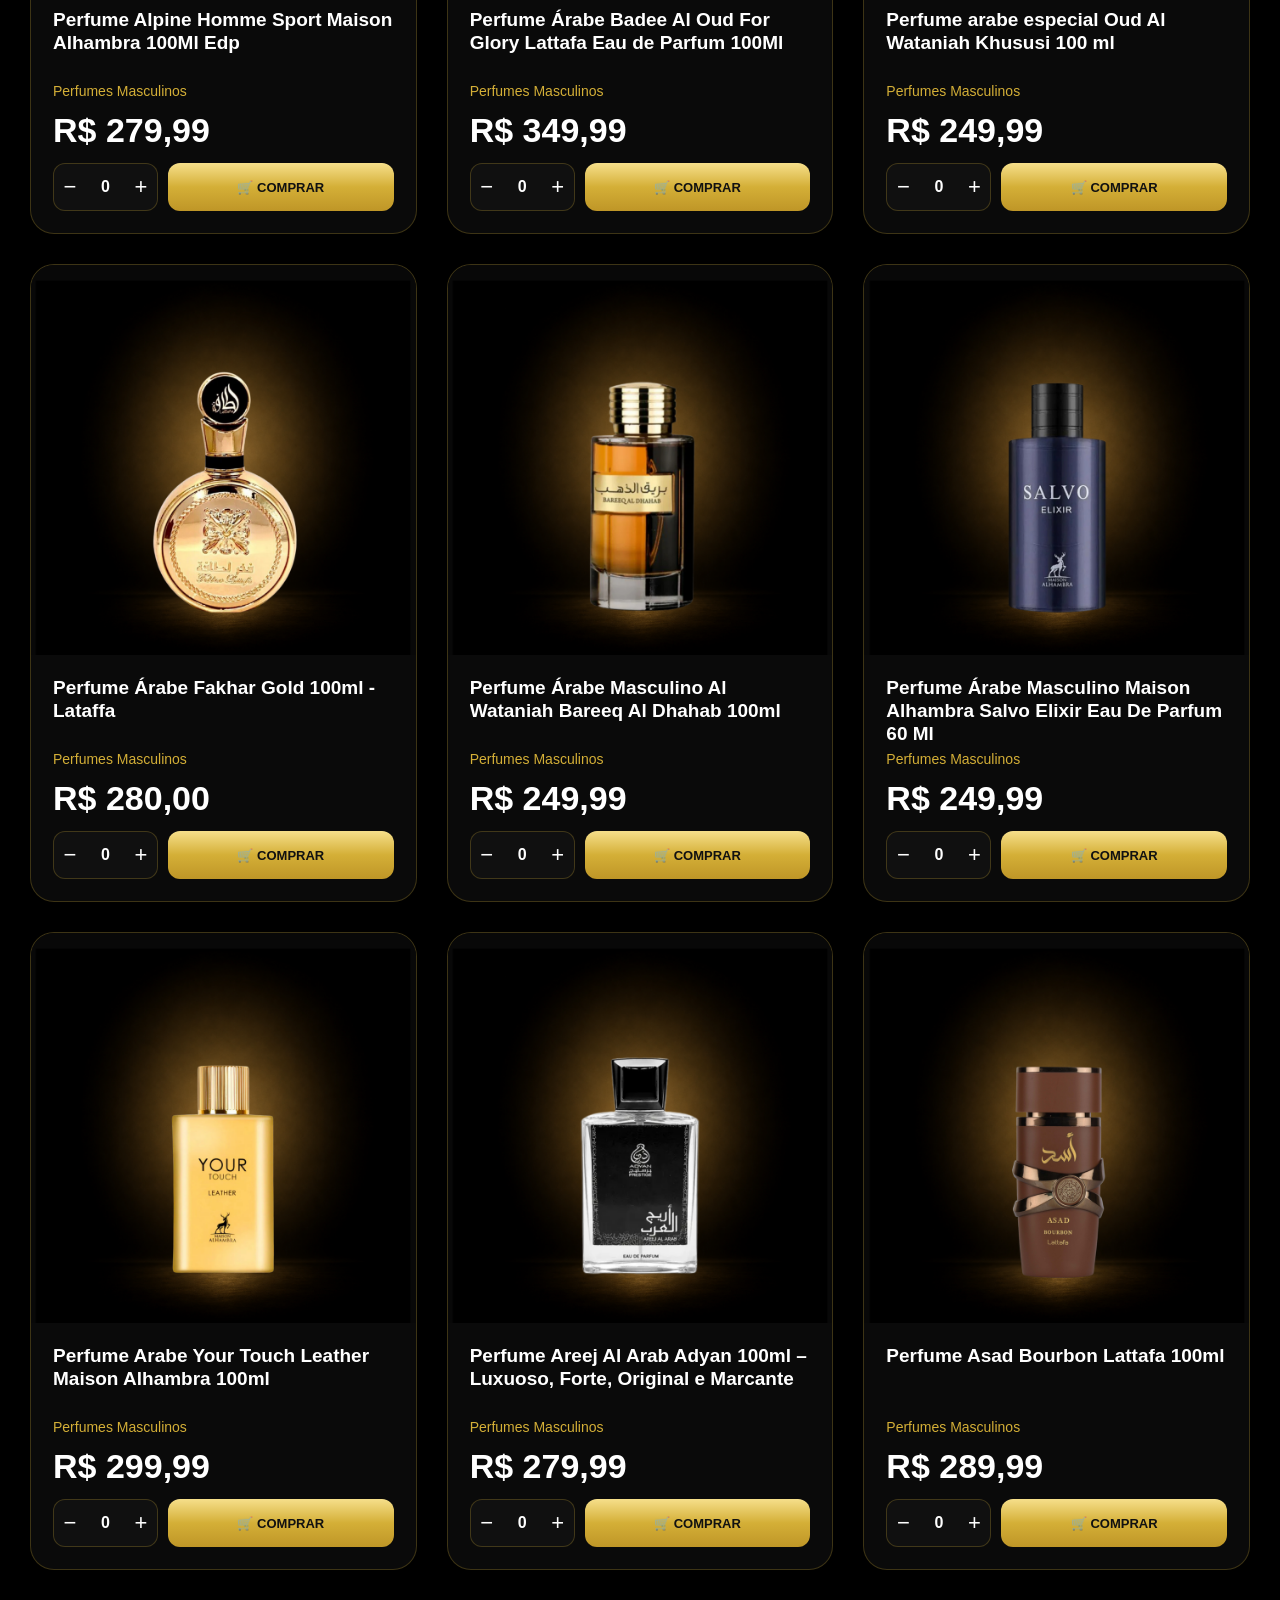
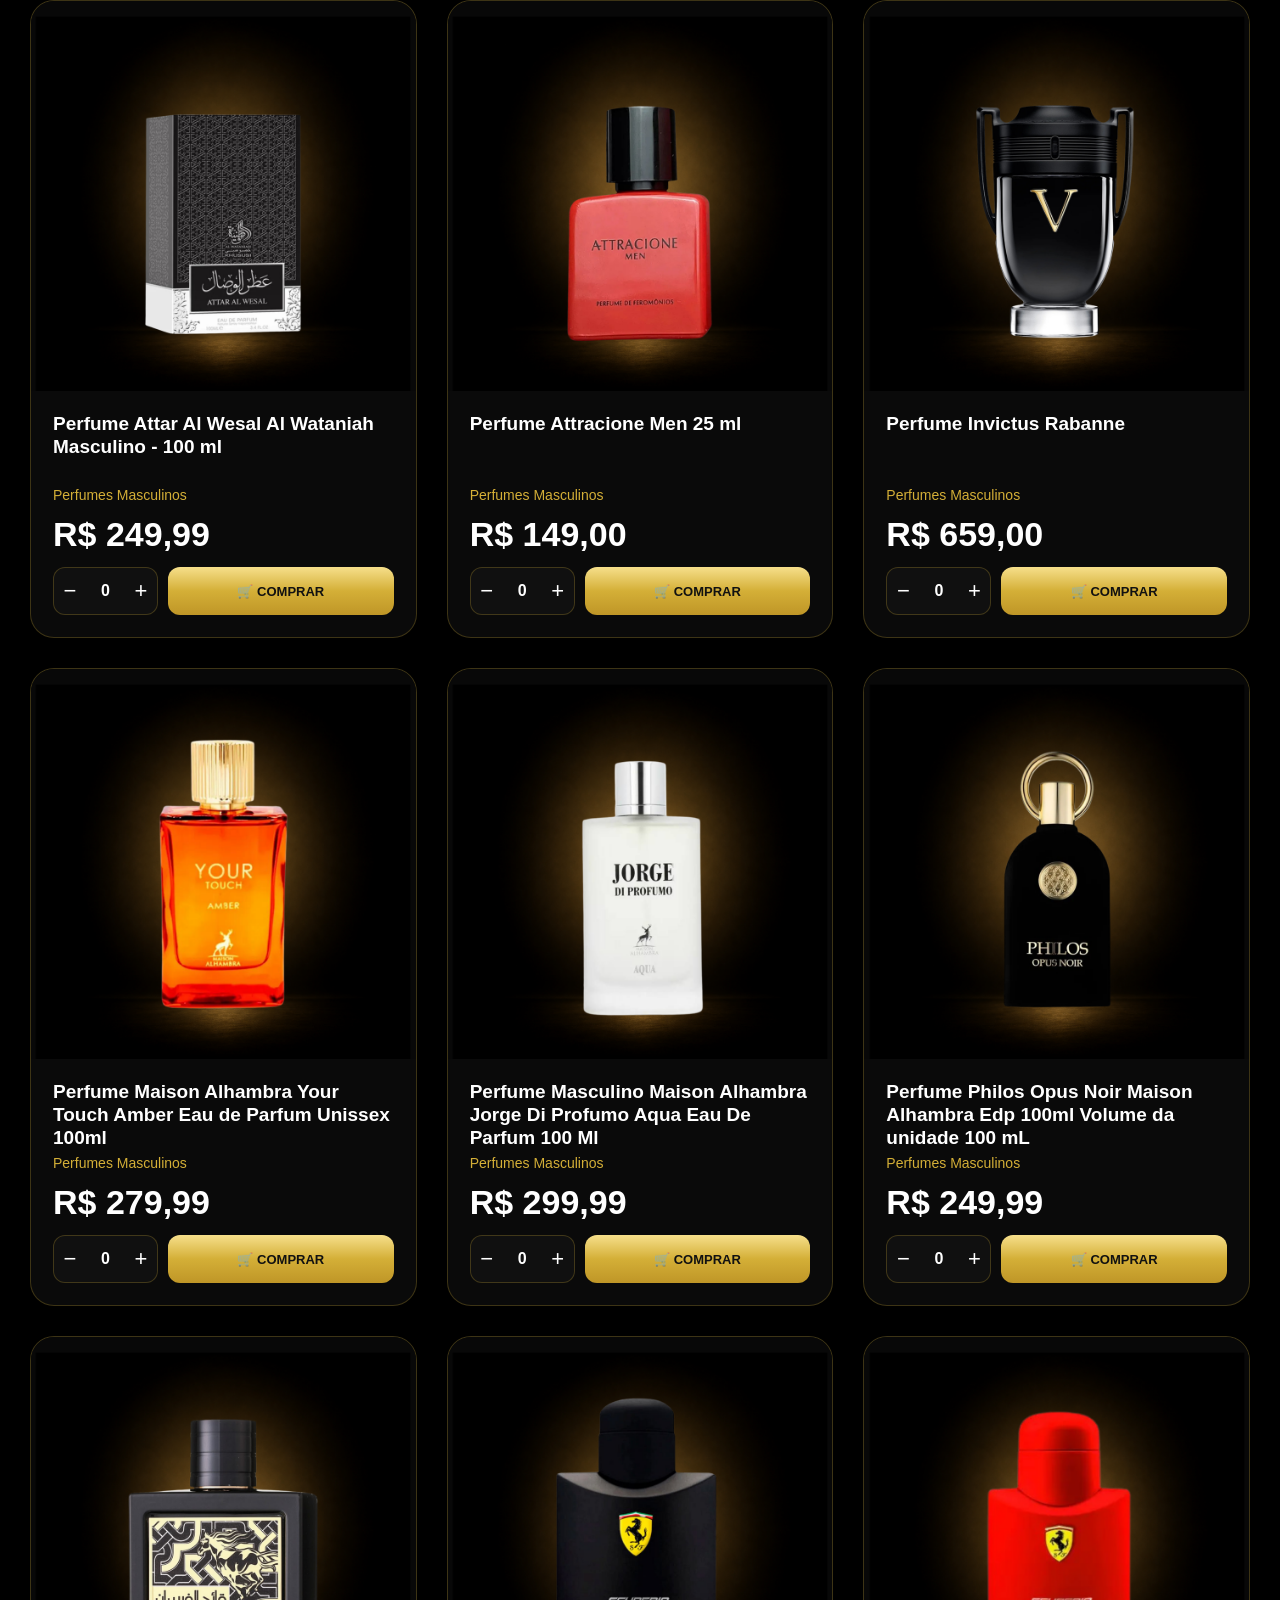
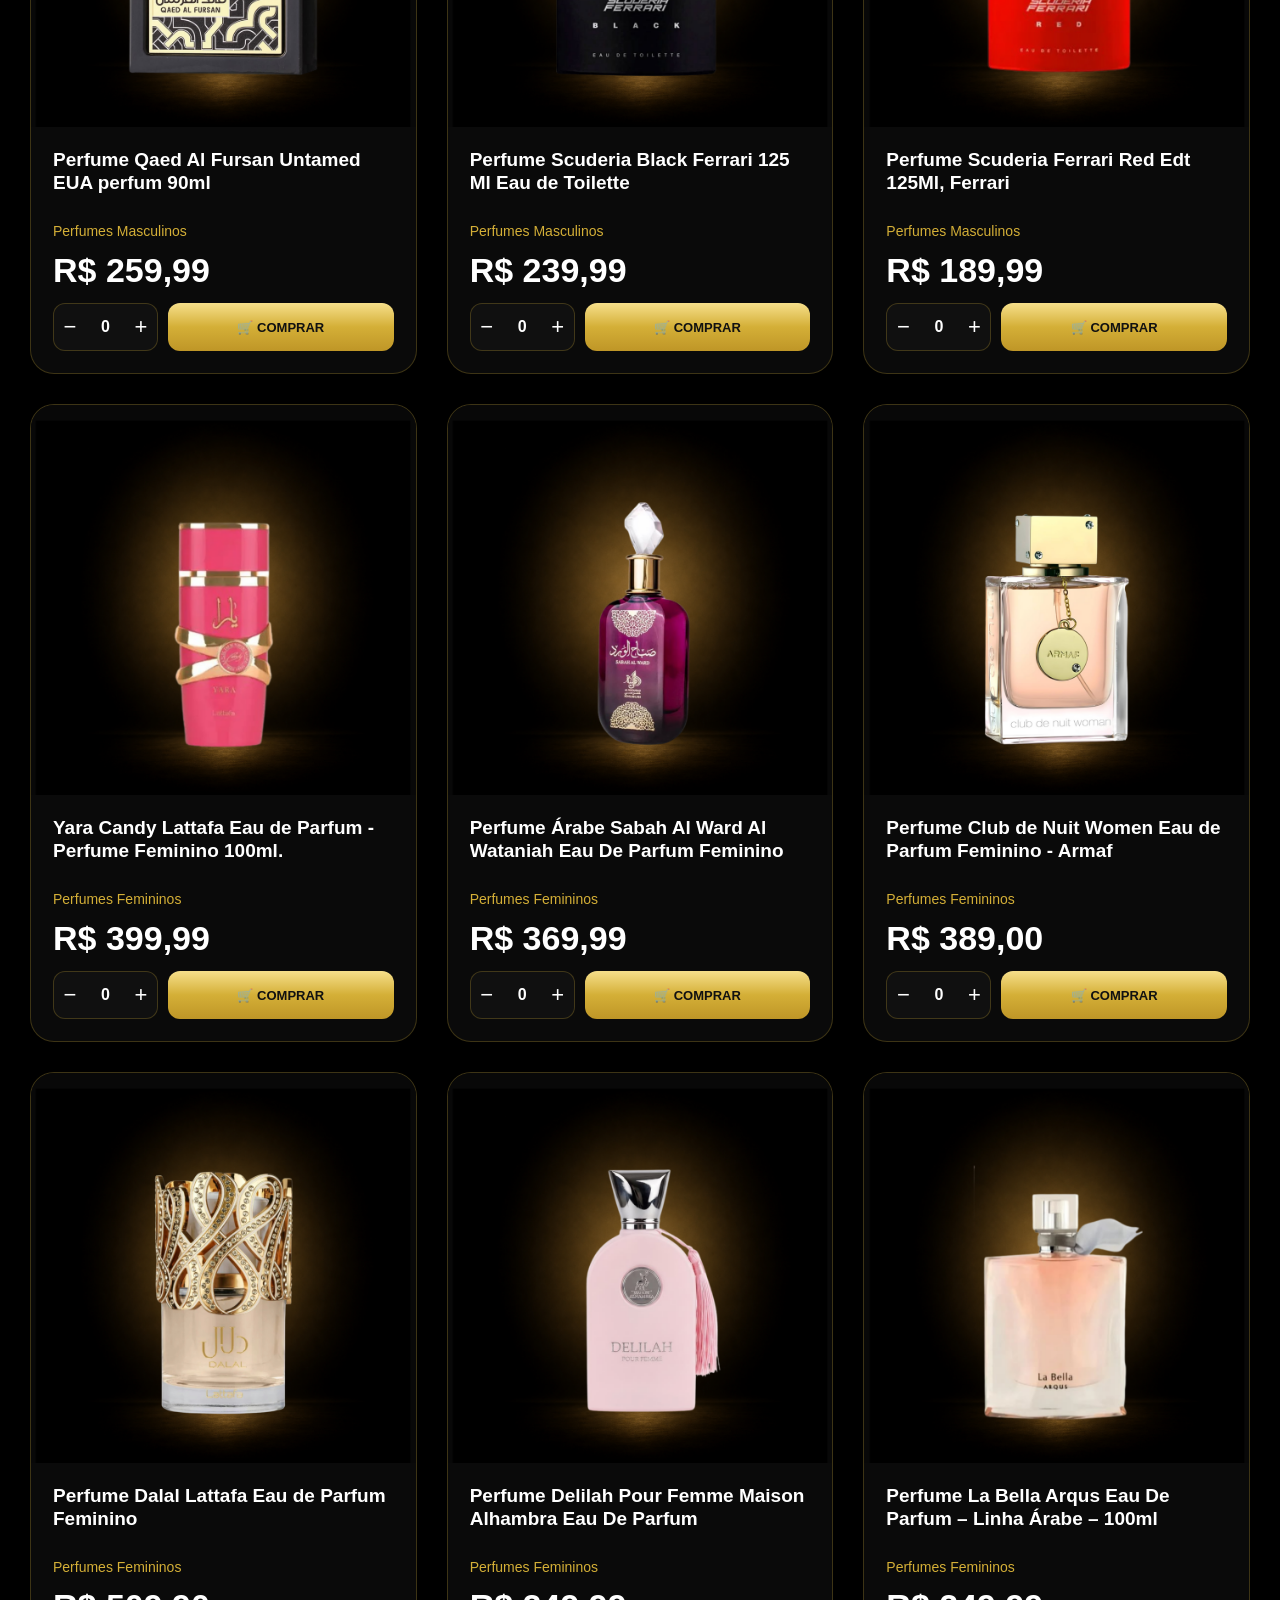
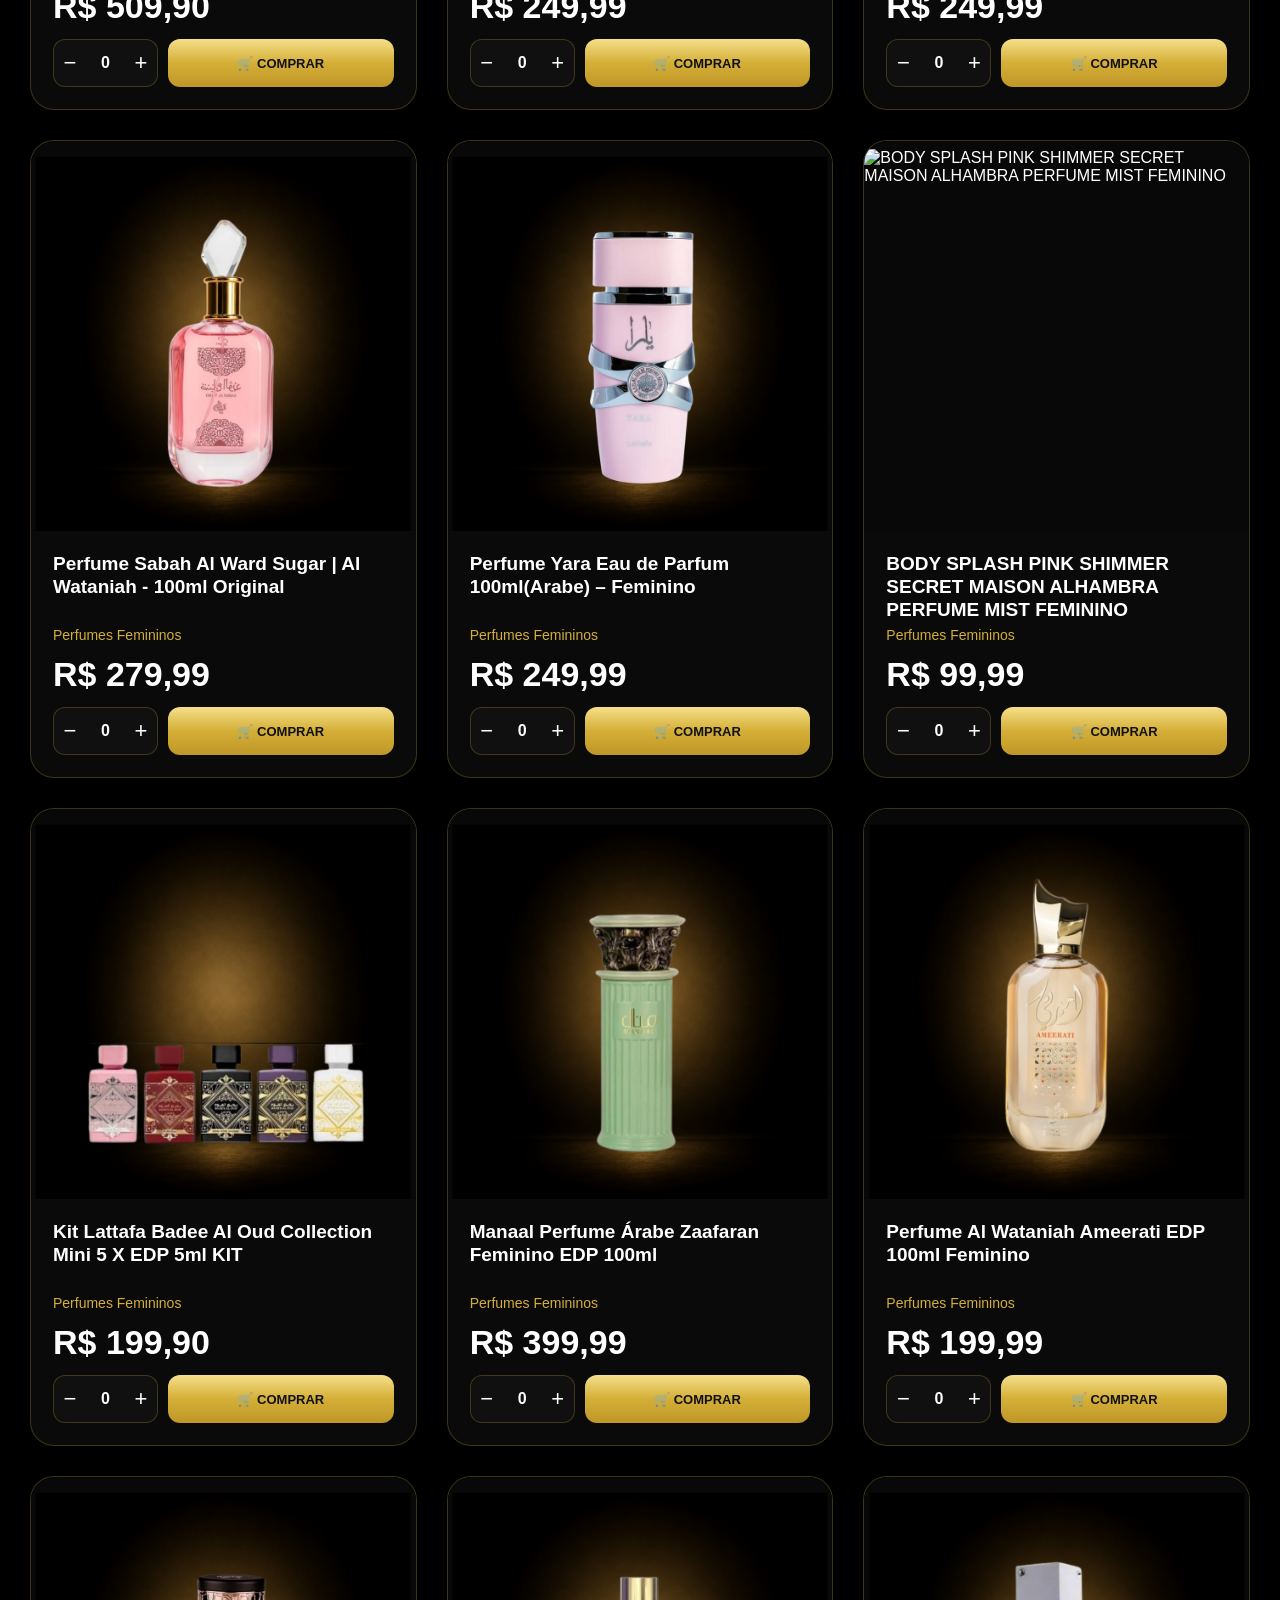
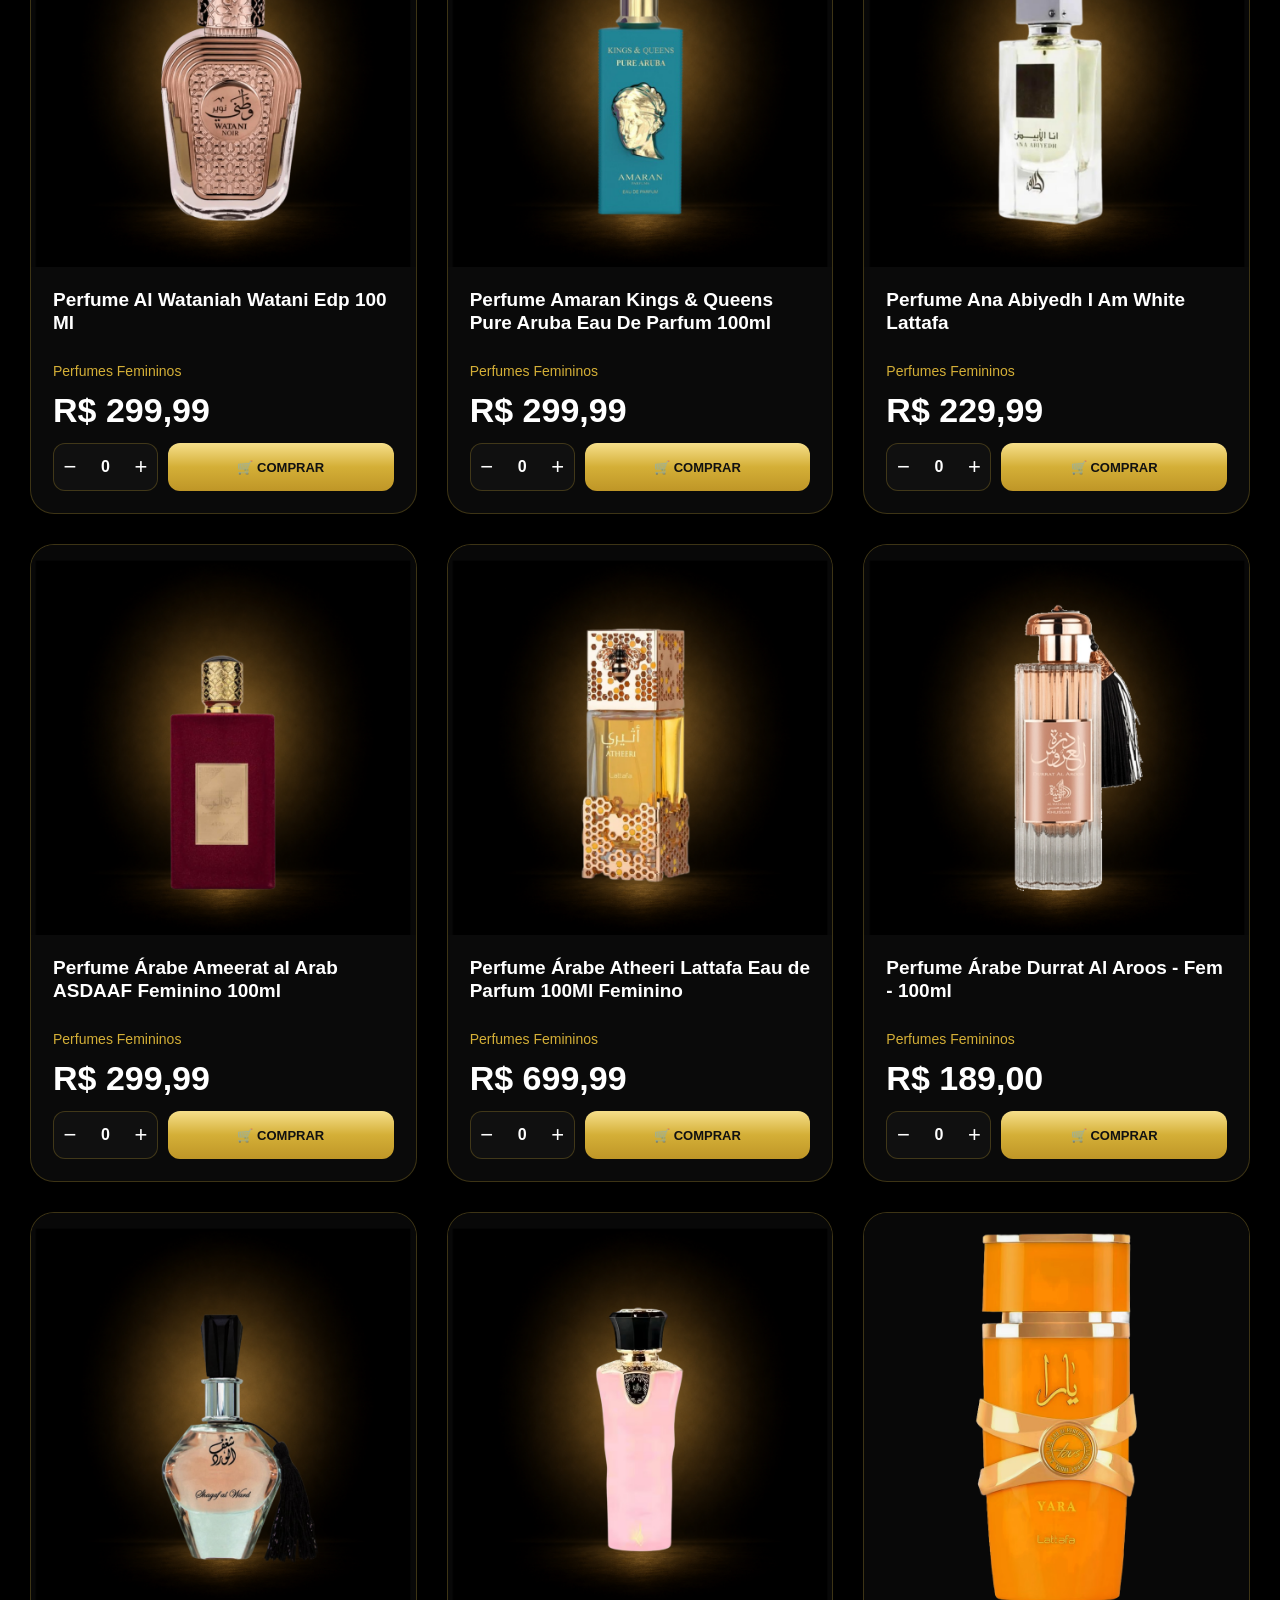
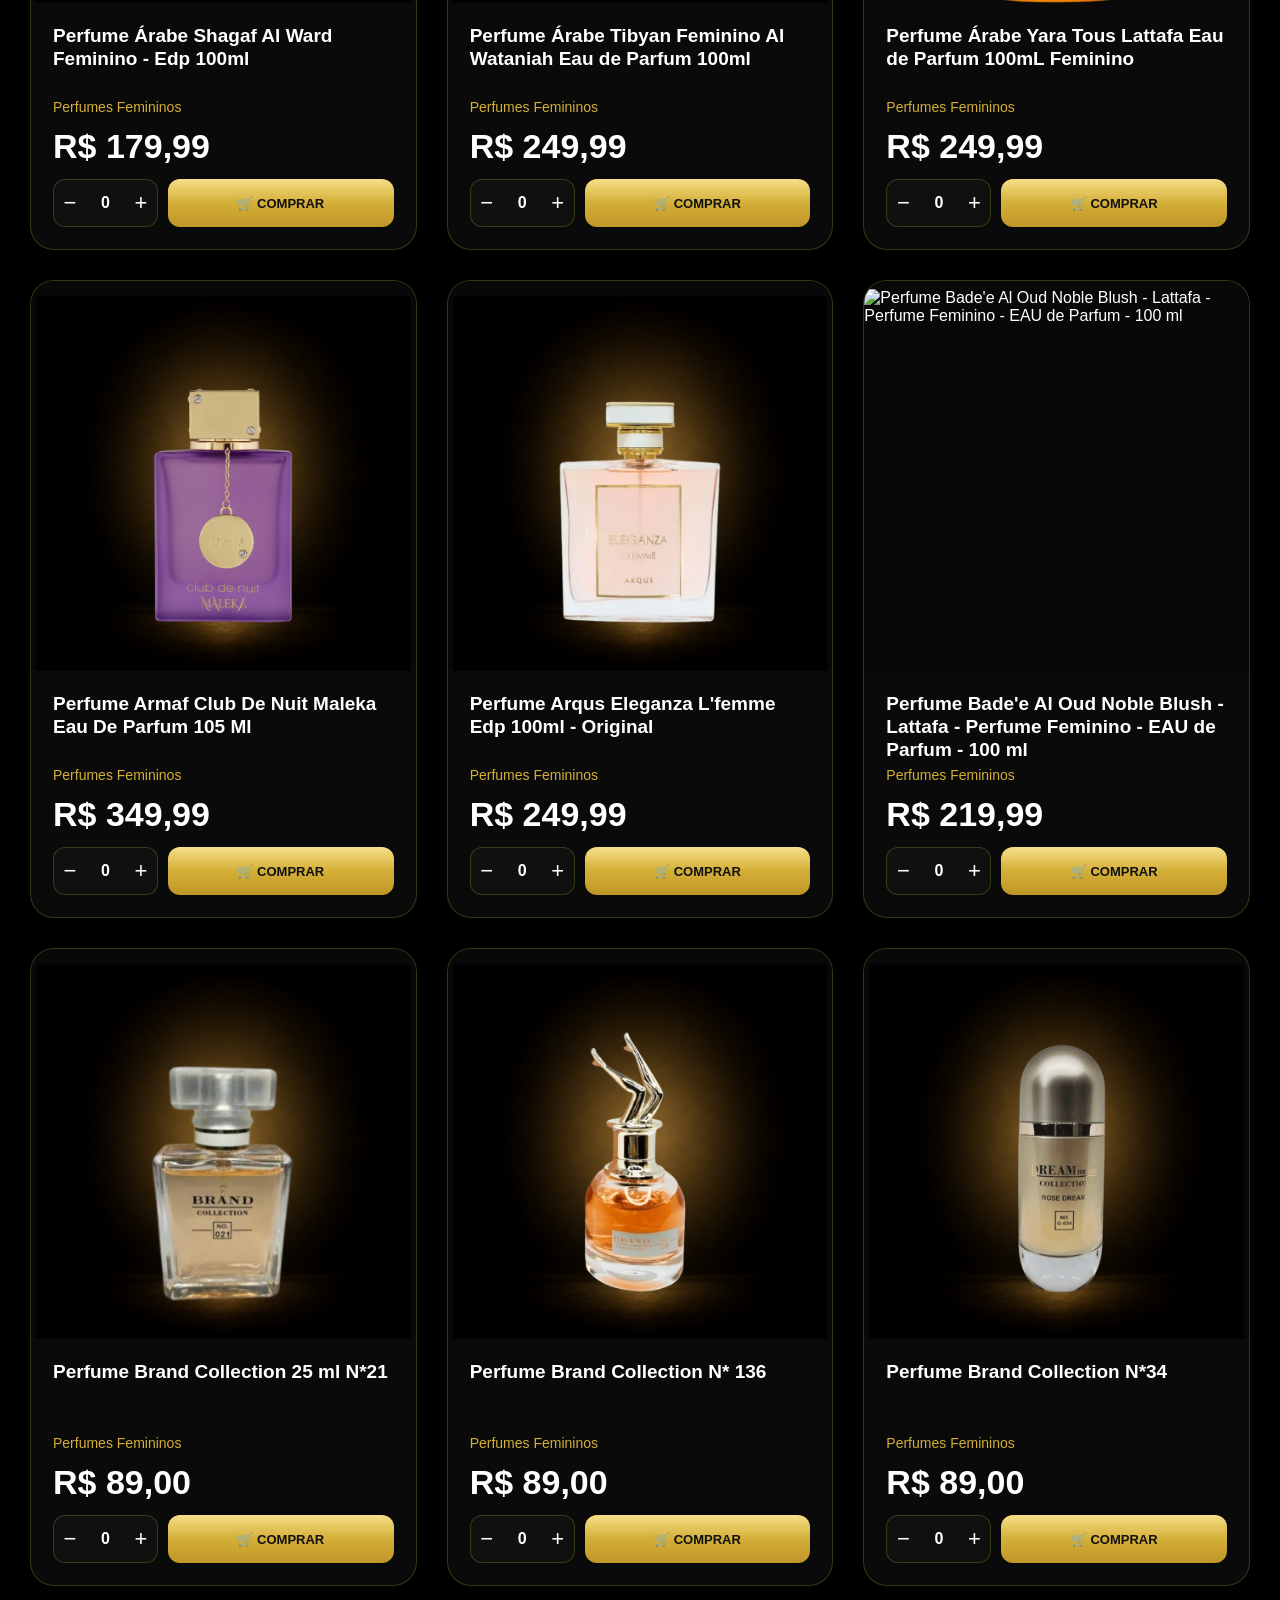
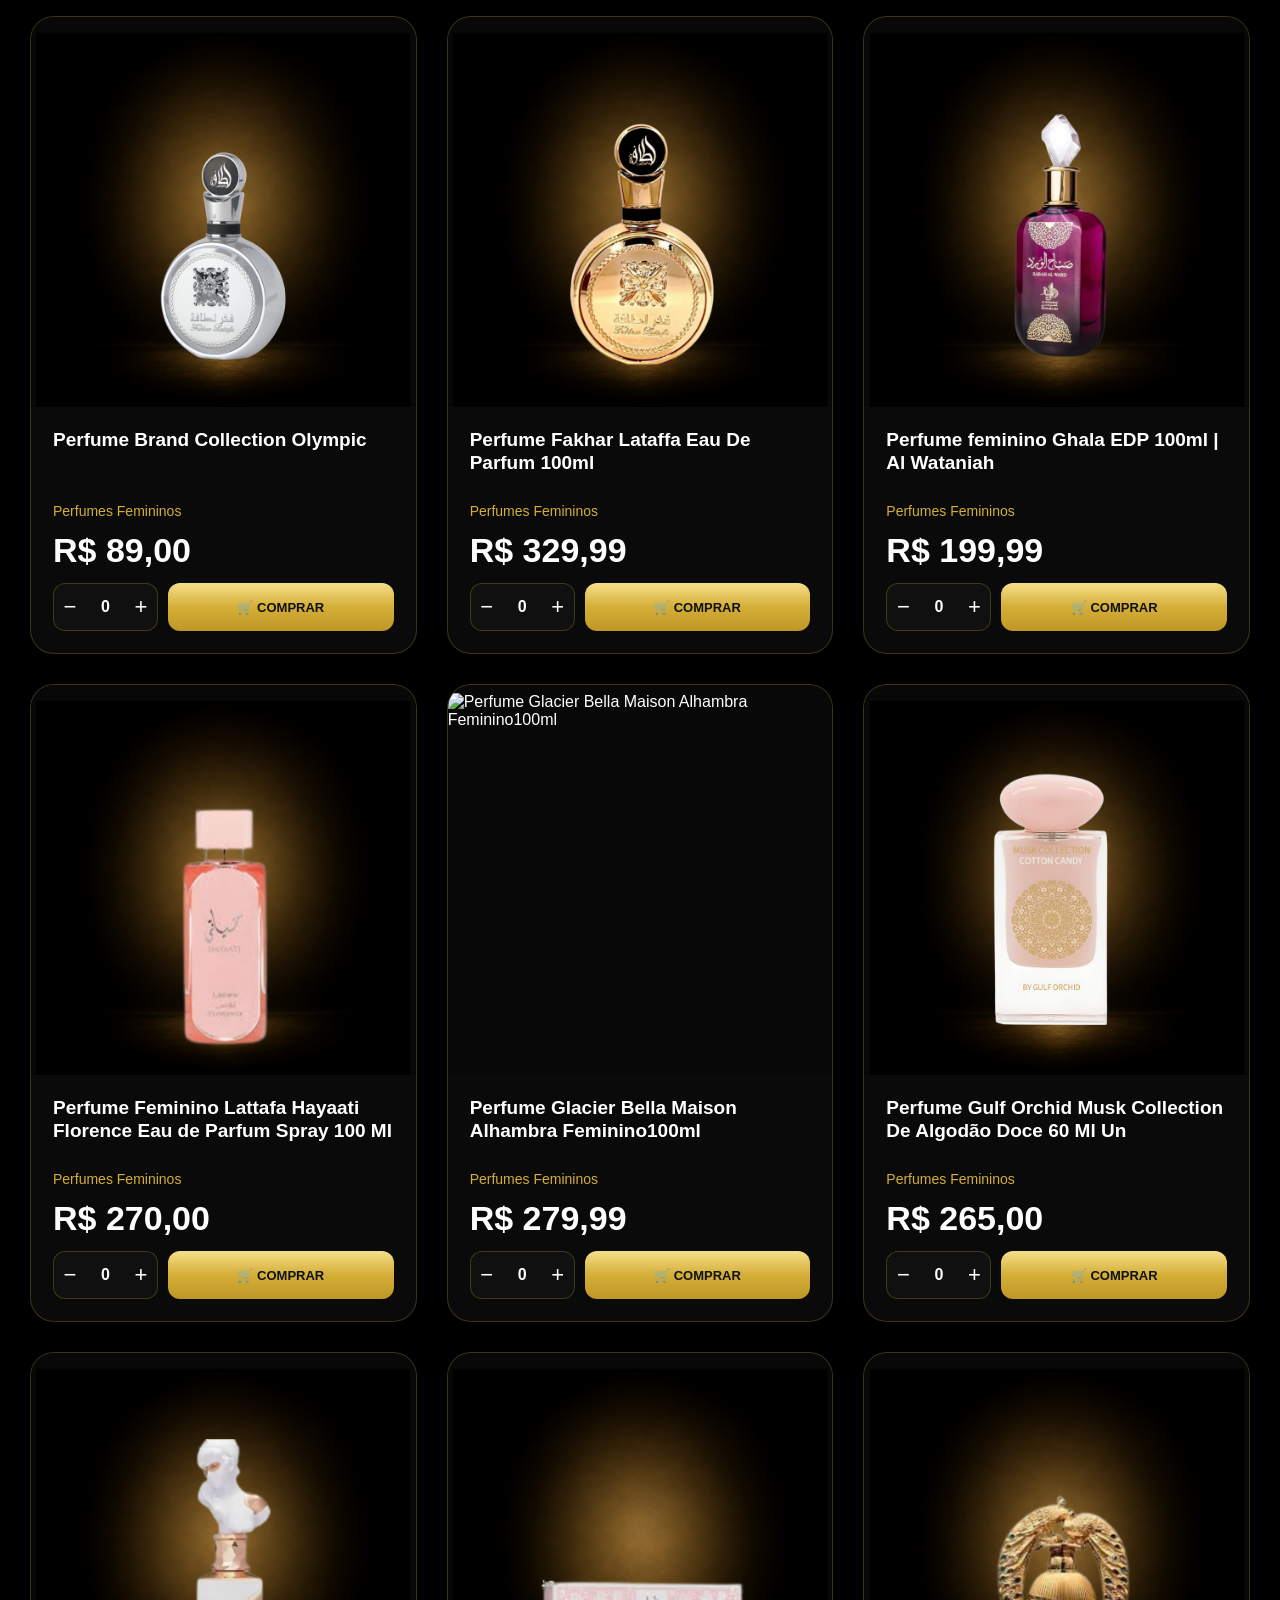
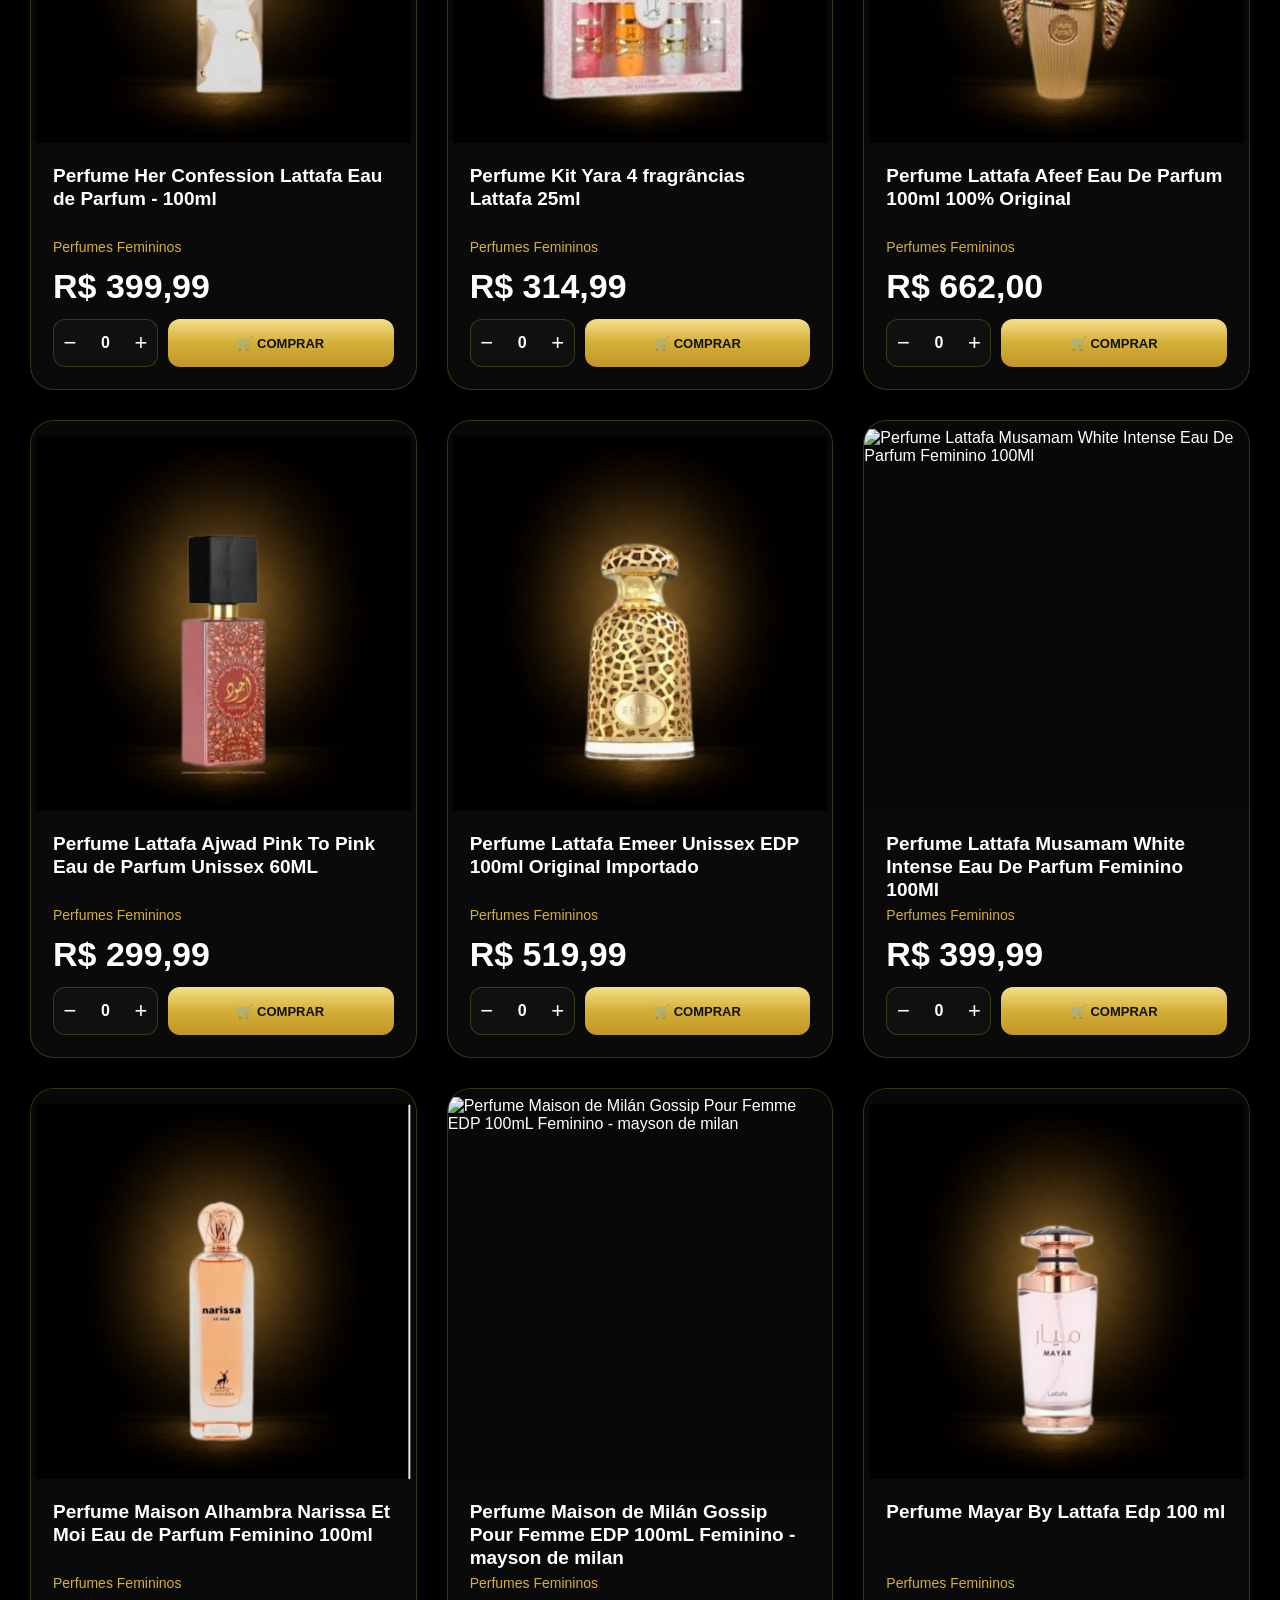
==== commit 4bf2ebe2: "Refatora catálogo e adiciona novas categorias" ====
--- a/catalogo.html
+++ b/catalogo.html
@@ -107,10 +107,10 @@
 
     <source
         media="(max-width:768px)"
-        srcset="../imagens/hero-royal-mobile.png">
+        srcset="../imagens-recortadas/hero-royal-mobile.png">
 
     <img
-        src="../imagens/hero-royal-desktop.png"
+        src="../imagens-recortadas/hero-royal-desktop.png"
         alt="Royal Perfumaria">
 
 </picture>
@@ -121,13 +121,13 @@
         <button id="btnBuscar" type="button">Buscar</button>
     </div>
 
-    <div class="linha-filtros">
-        <button class="filtro ativo" data-categoria="todos">Todos</button>
-        <button class="filtro" data-categoria="feminino">Femininos</button>
-        <button class="filtro" data-categoria="masculino">Masculinos</button>
-        <button class="filtro" data-categoria="body-splash">Body Splash</button>
-        <button class="filtro" data-categoria="spray">Sprays</button>
-        <button class="filtro" data-categoria="outros">Outros</button>
+    <button class="filtro ativo" data-categoria="todos">Todos</button>
+<button class="filtro" data-categoria="masculino">Masculinos</button>
+<button class="filtro" data-categoria="feminino">Femininos</button>
+<button class="filtro" data-categoria="body-splash">Body Splash</button>
+<button class="filtro" data-categoria="corpo">Corpo</button>
+<button class="filtro" data-categoria="cabelo">Cabelo</button>
+<button class="filtro" data-categoria="unissex">Unissex</button>
 
         <select id="ordenarProdutos">
             <option value="padrao">Ordenar</option>
